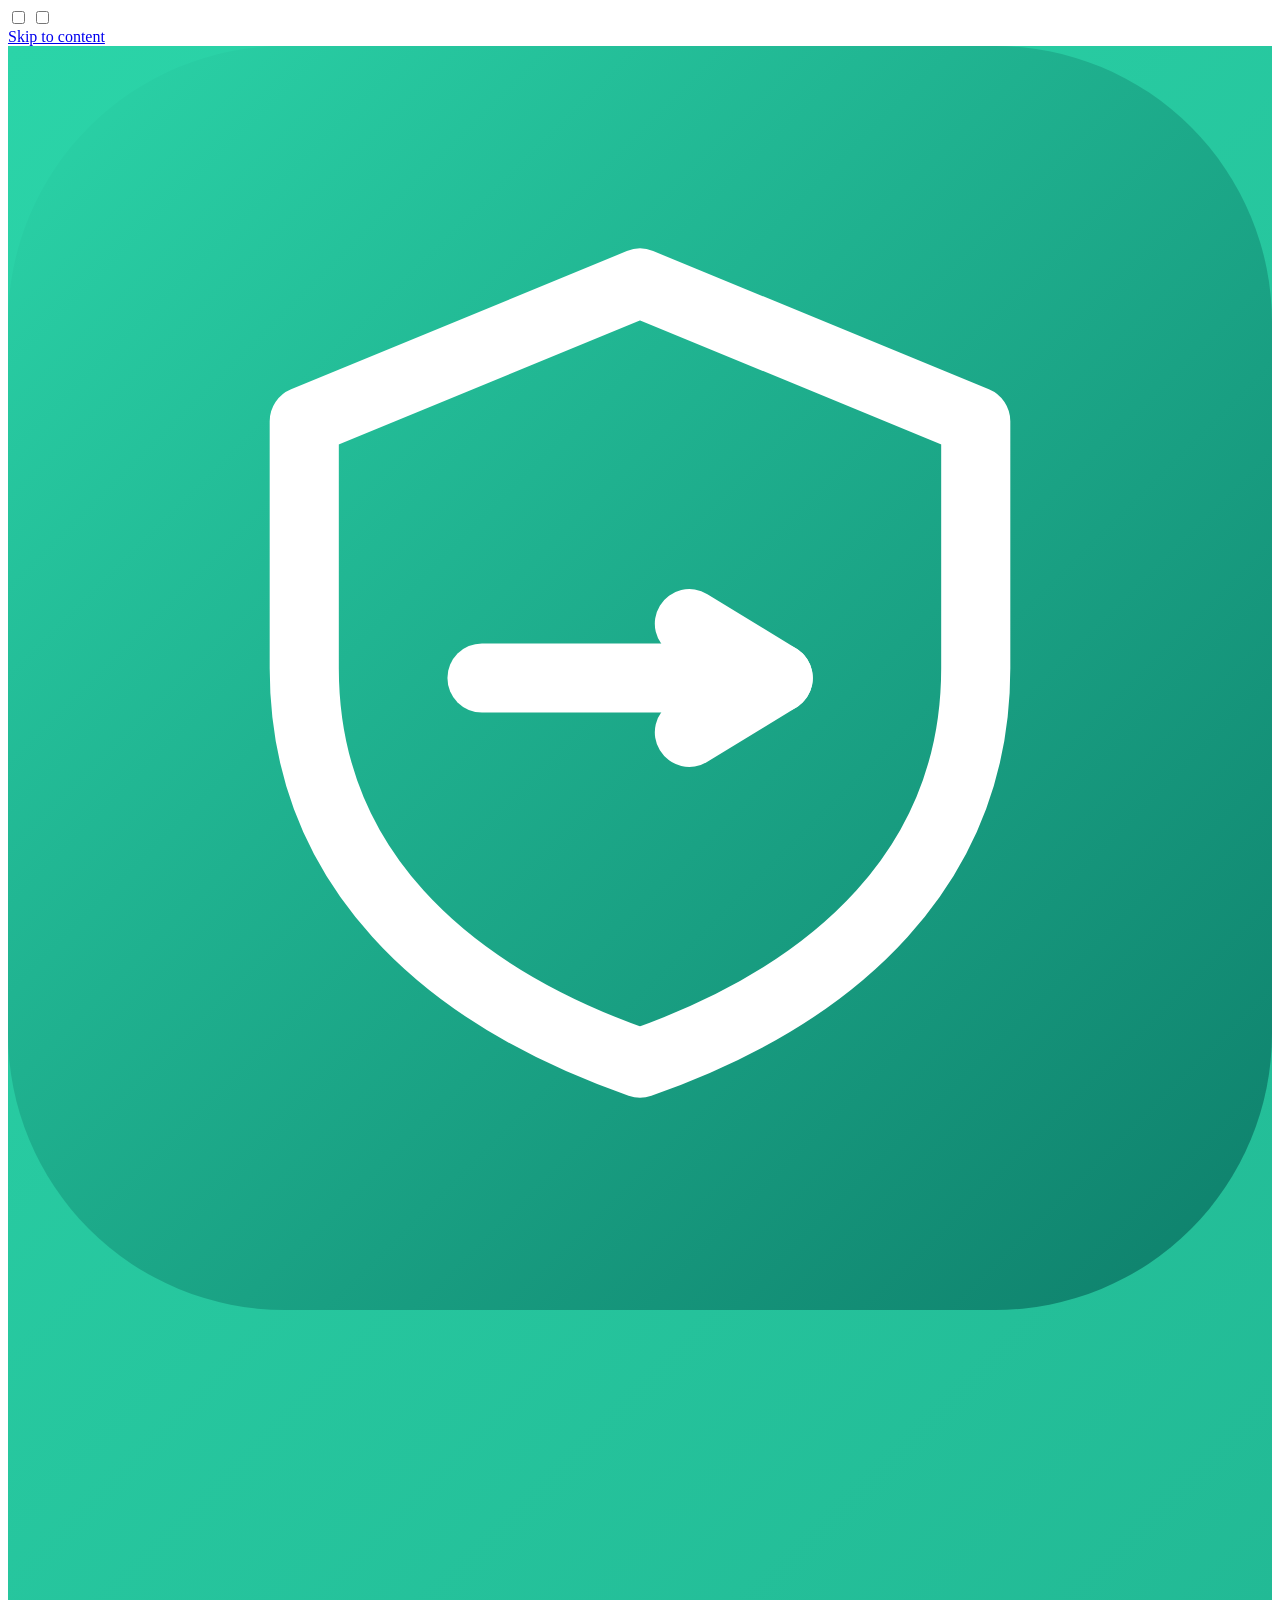
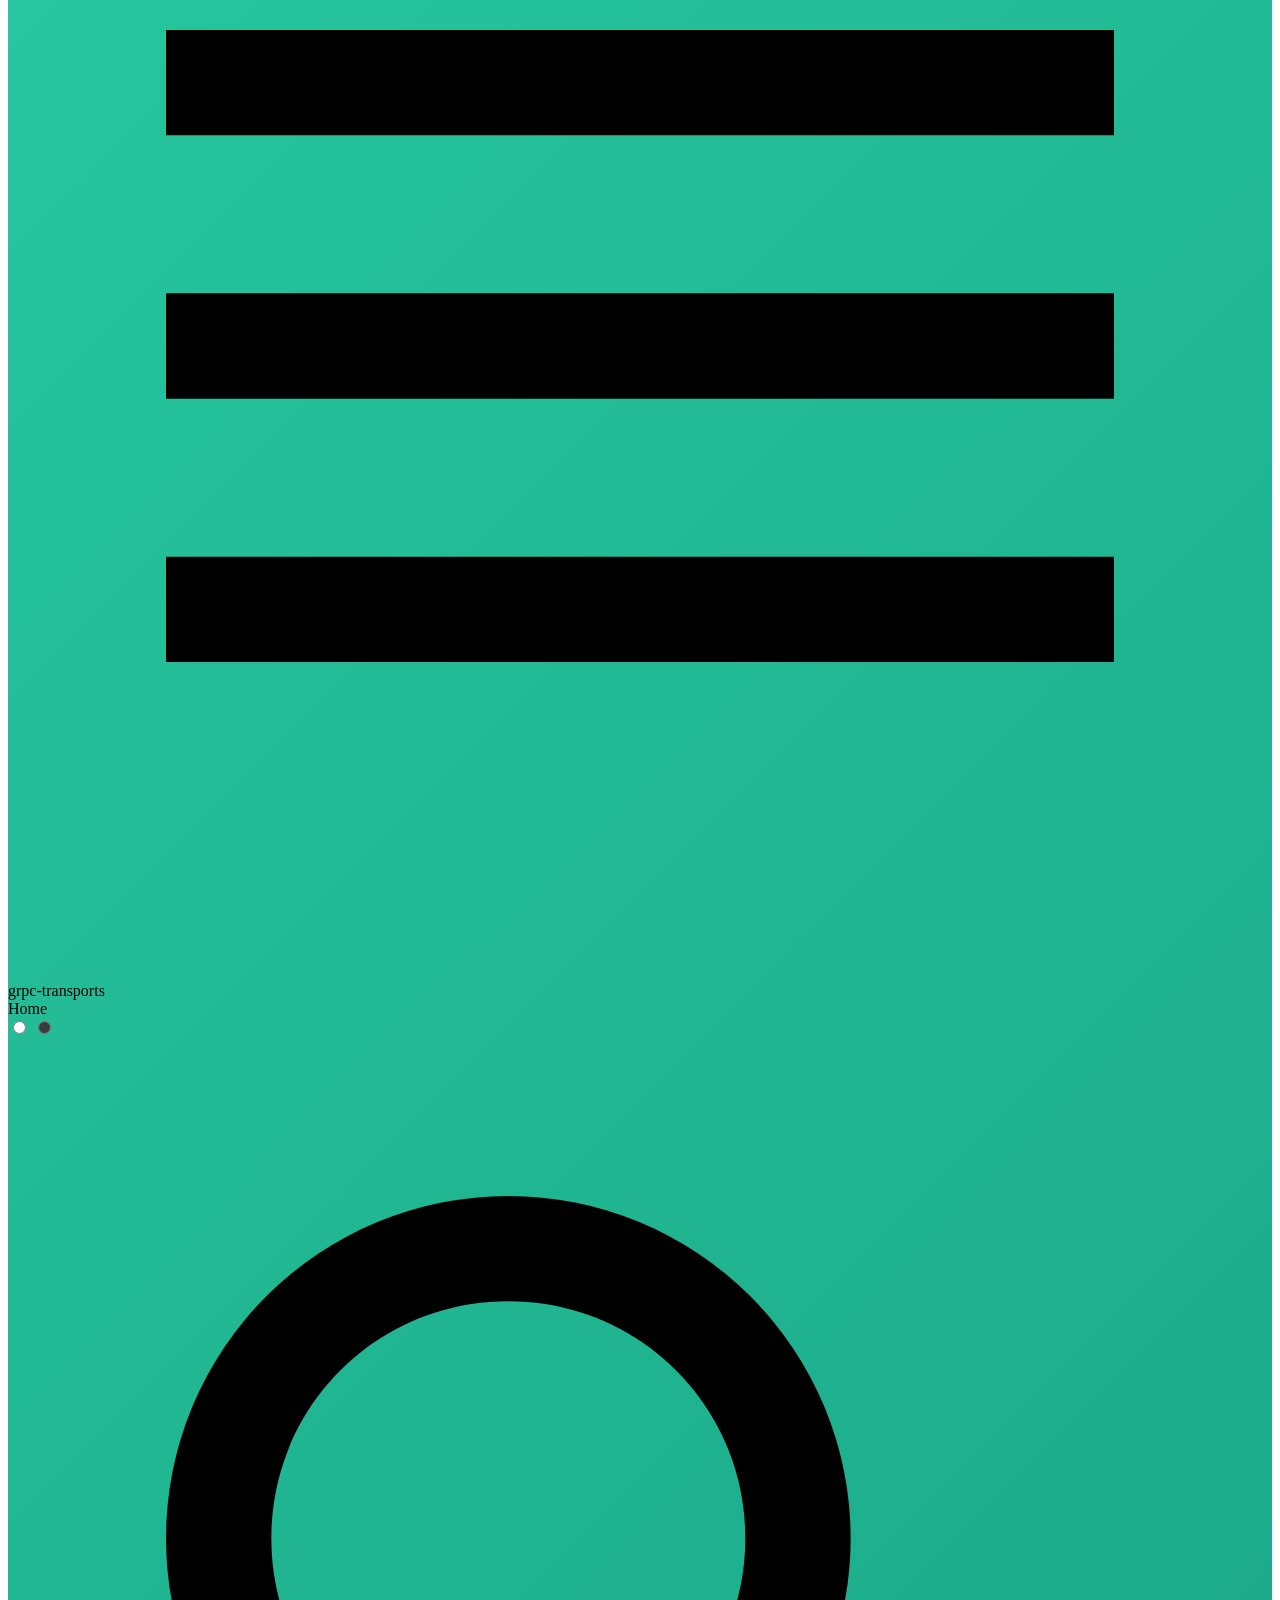
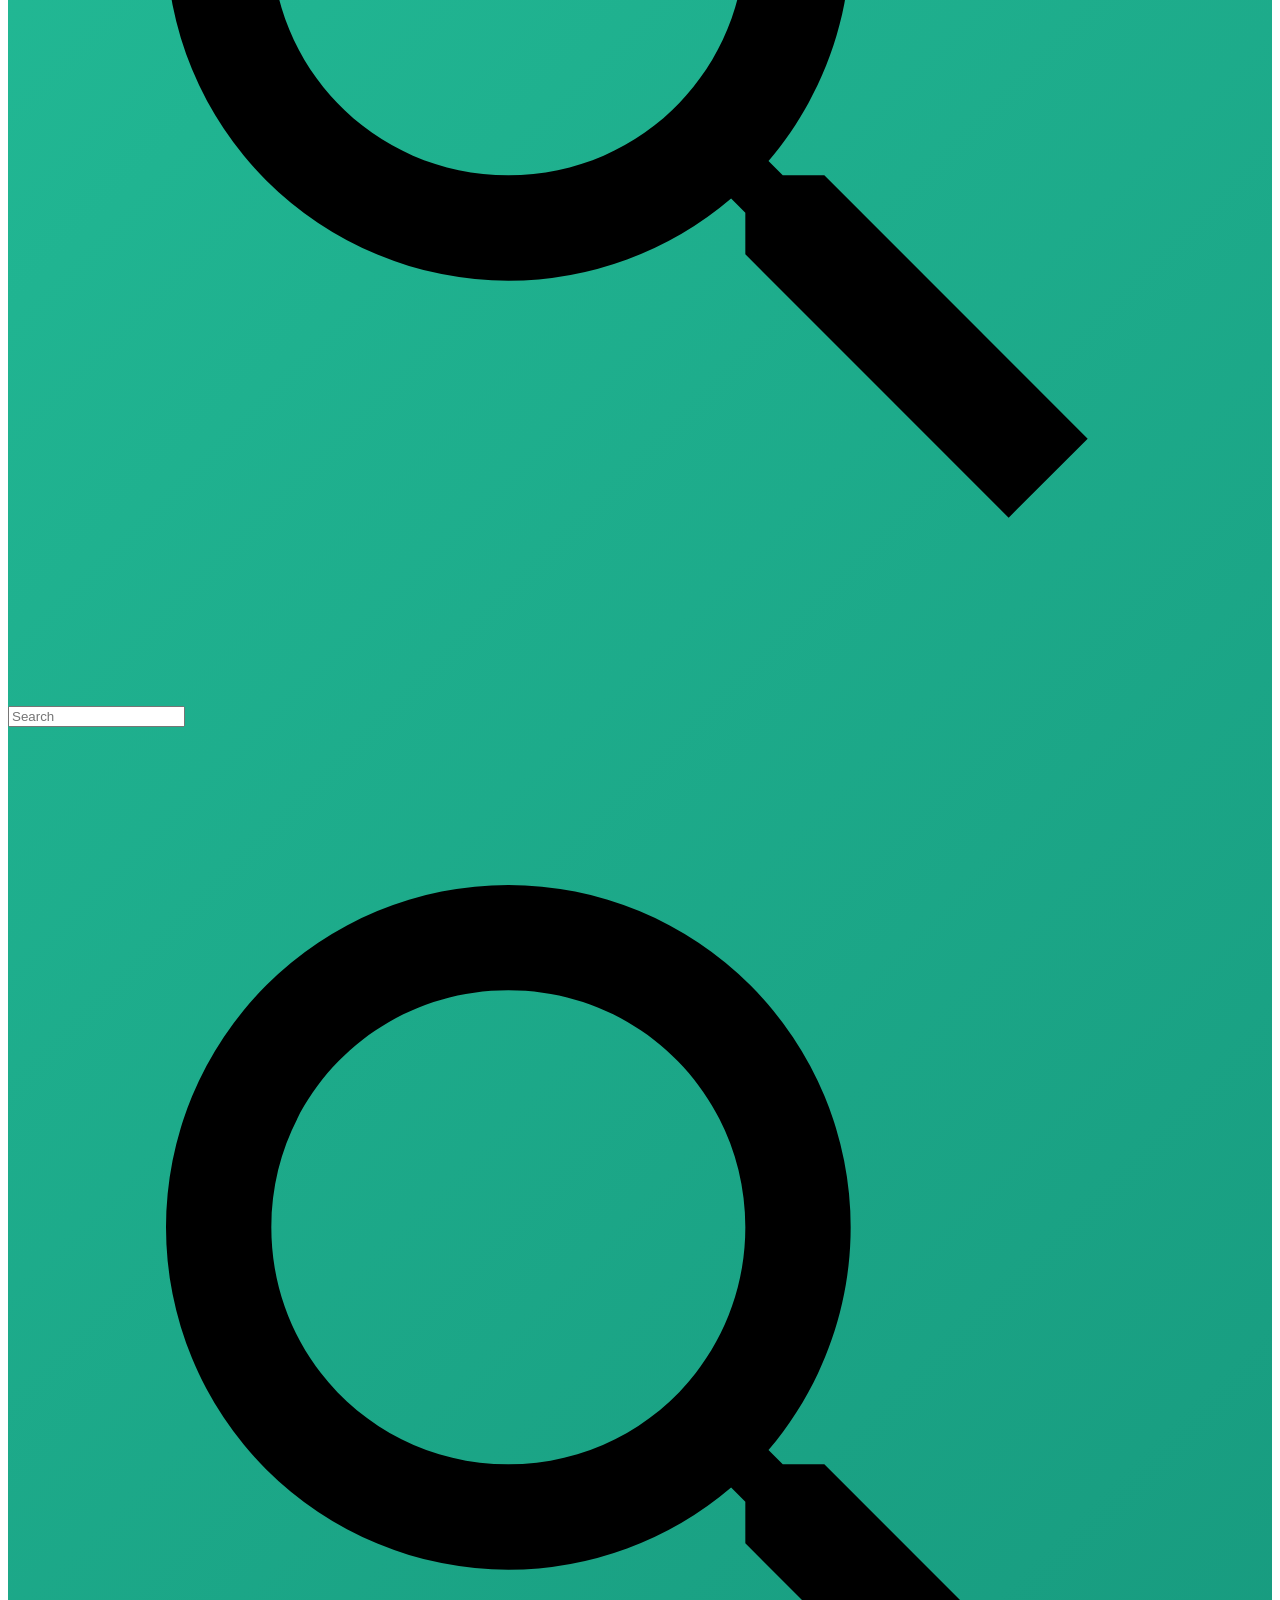
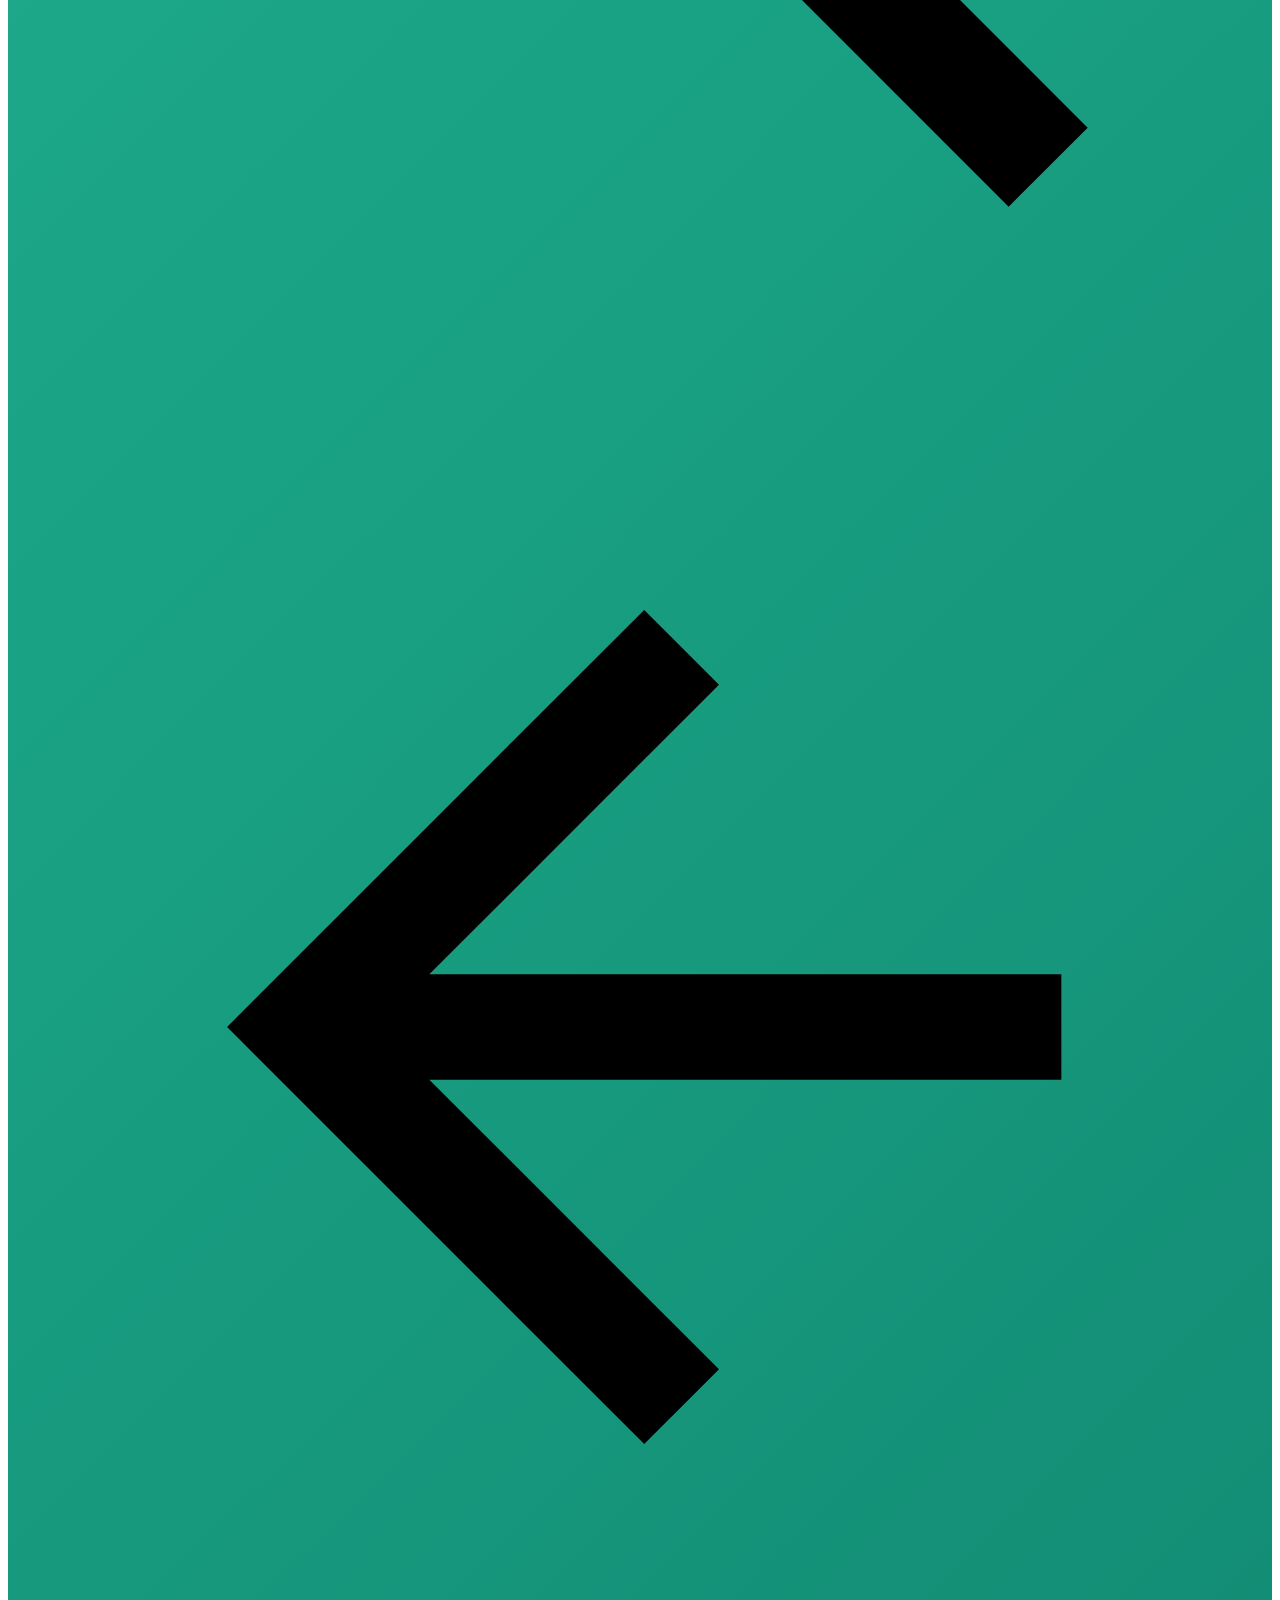
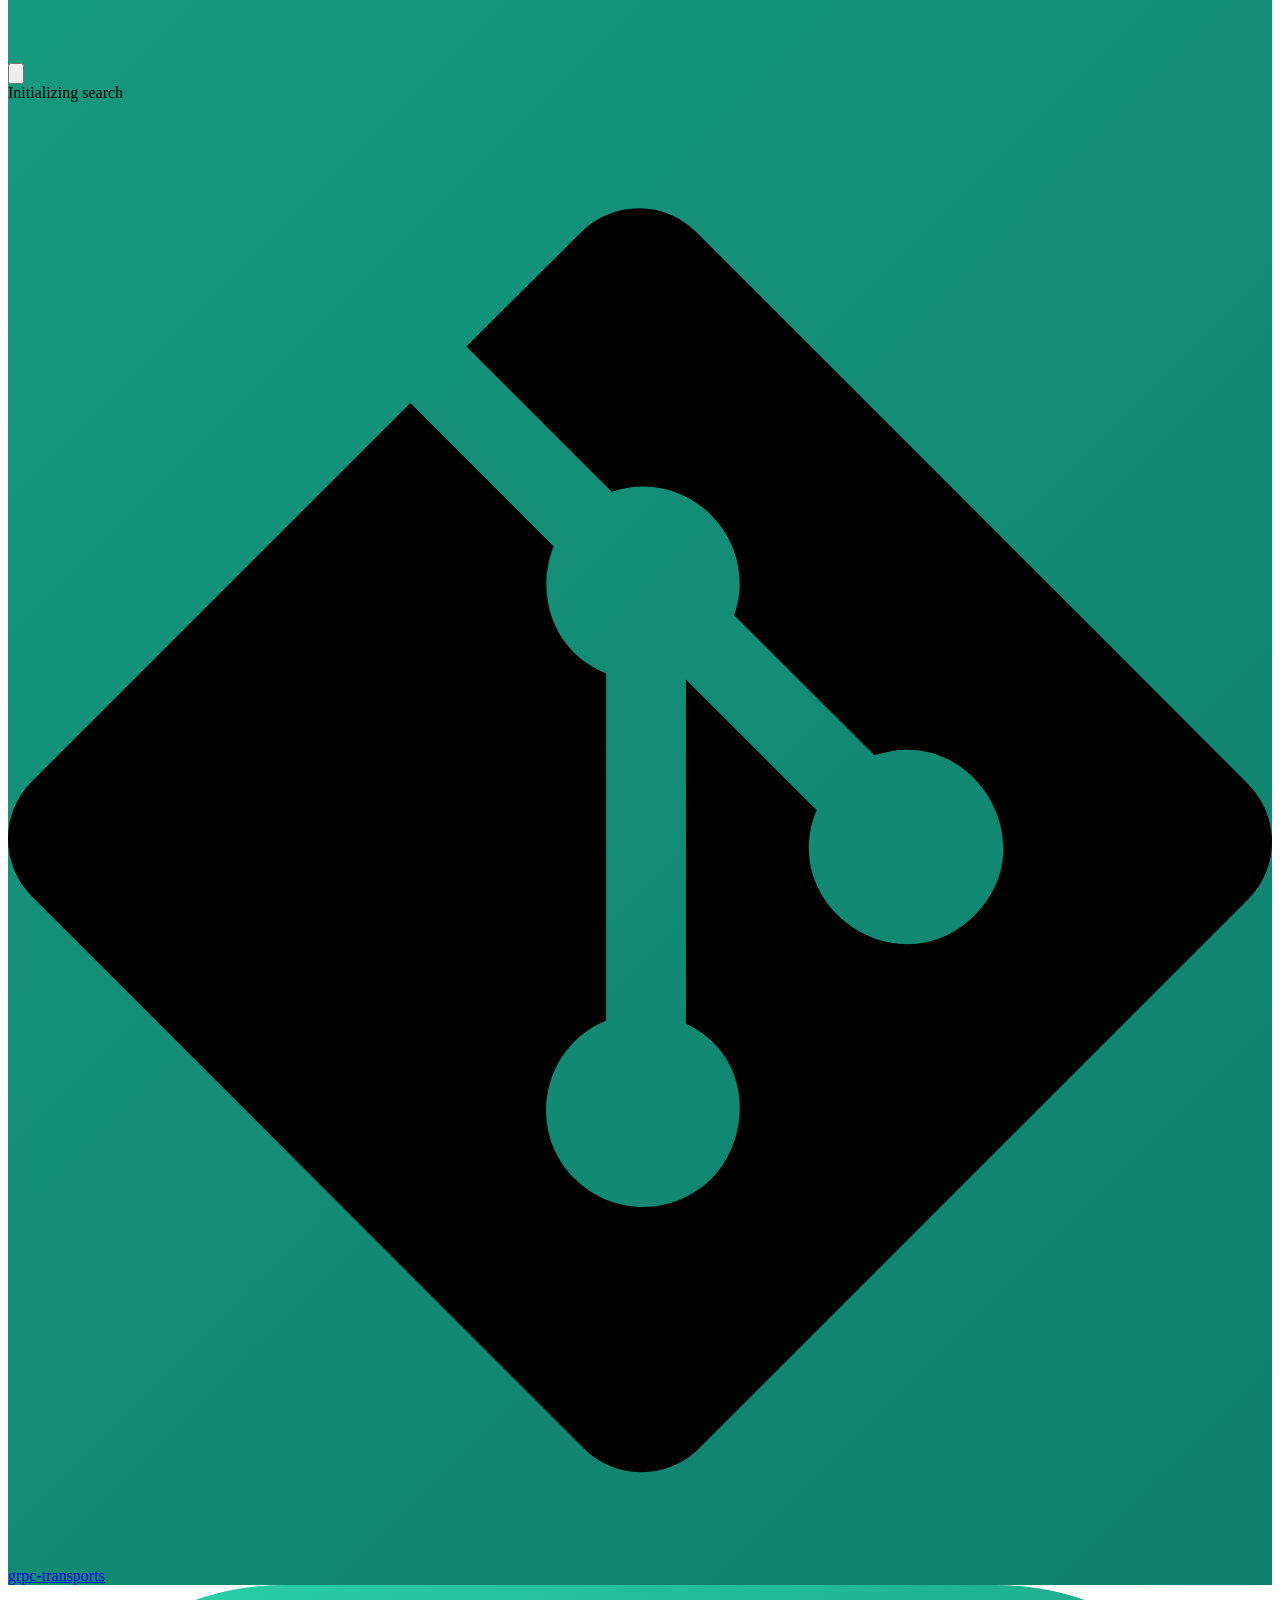
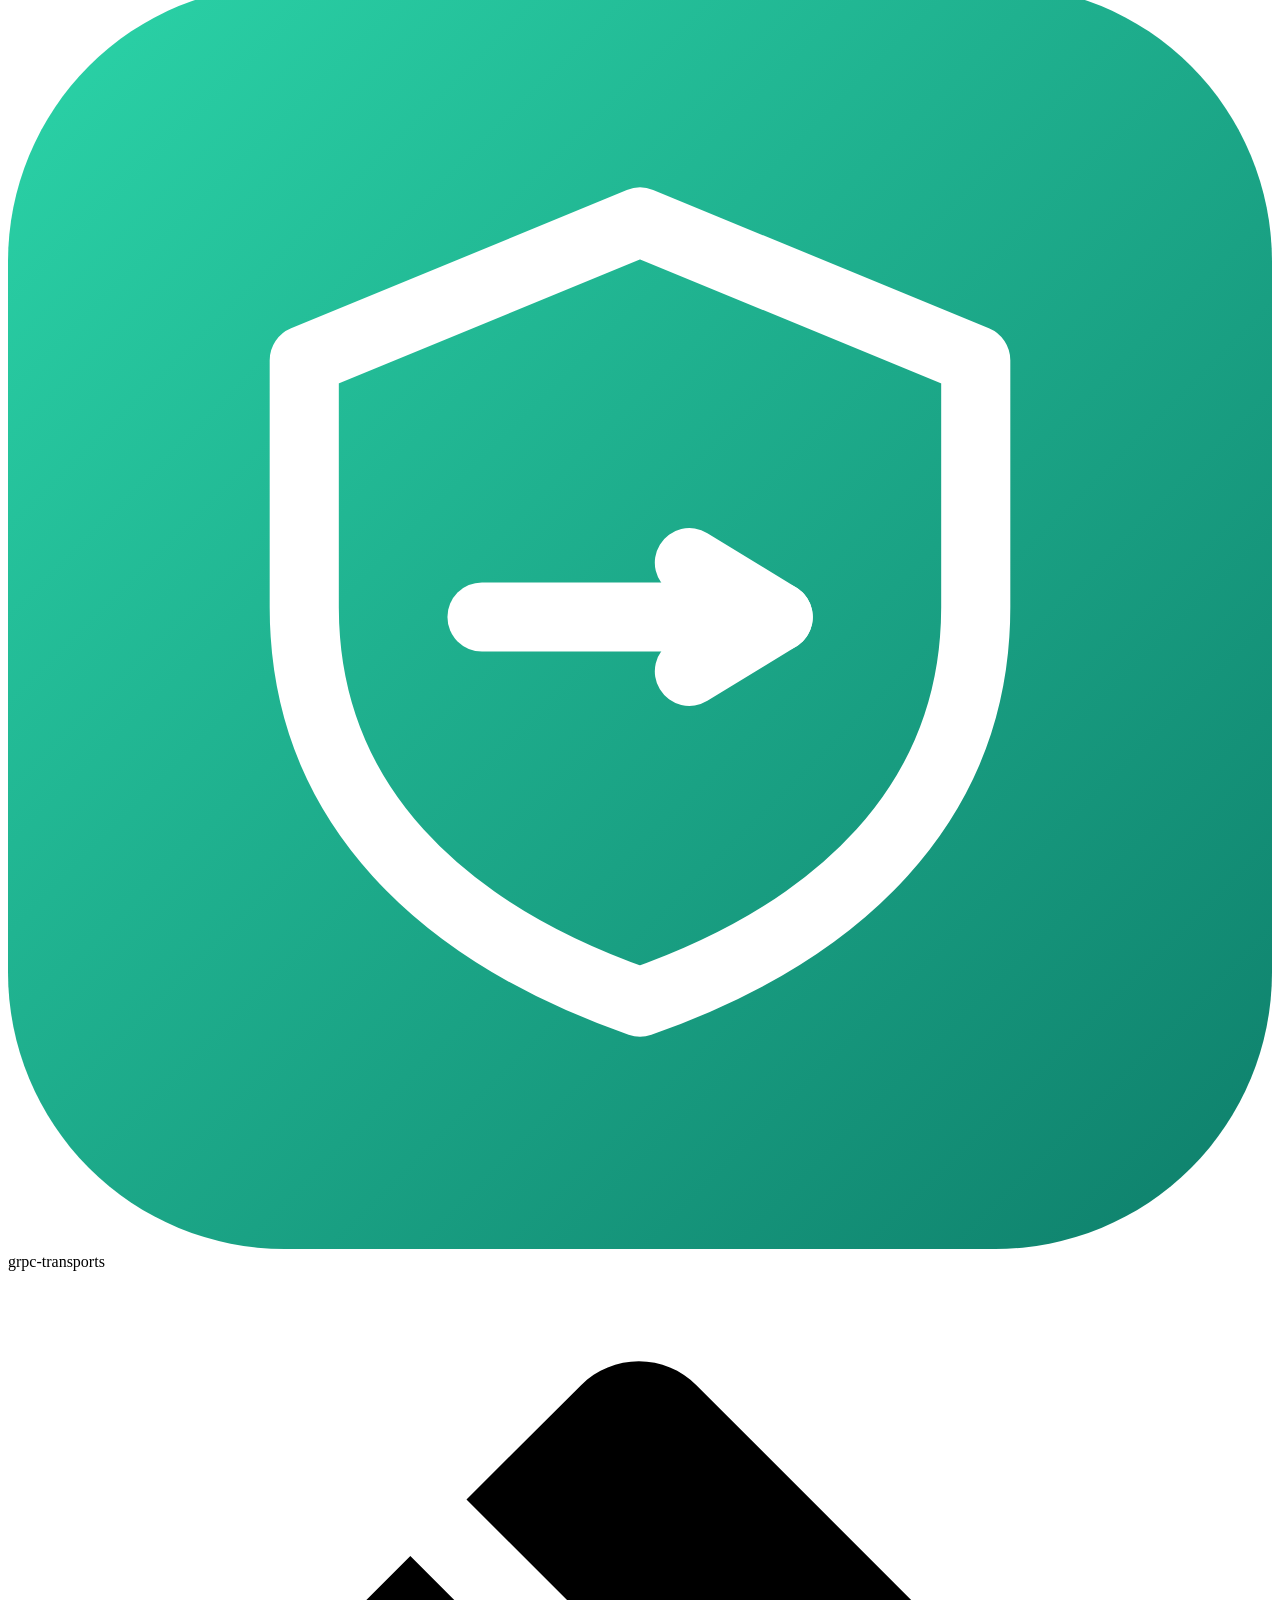
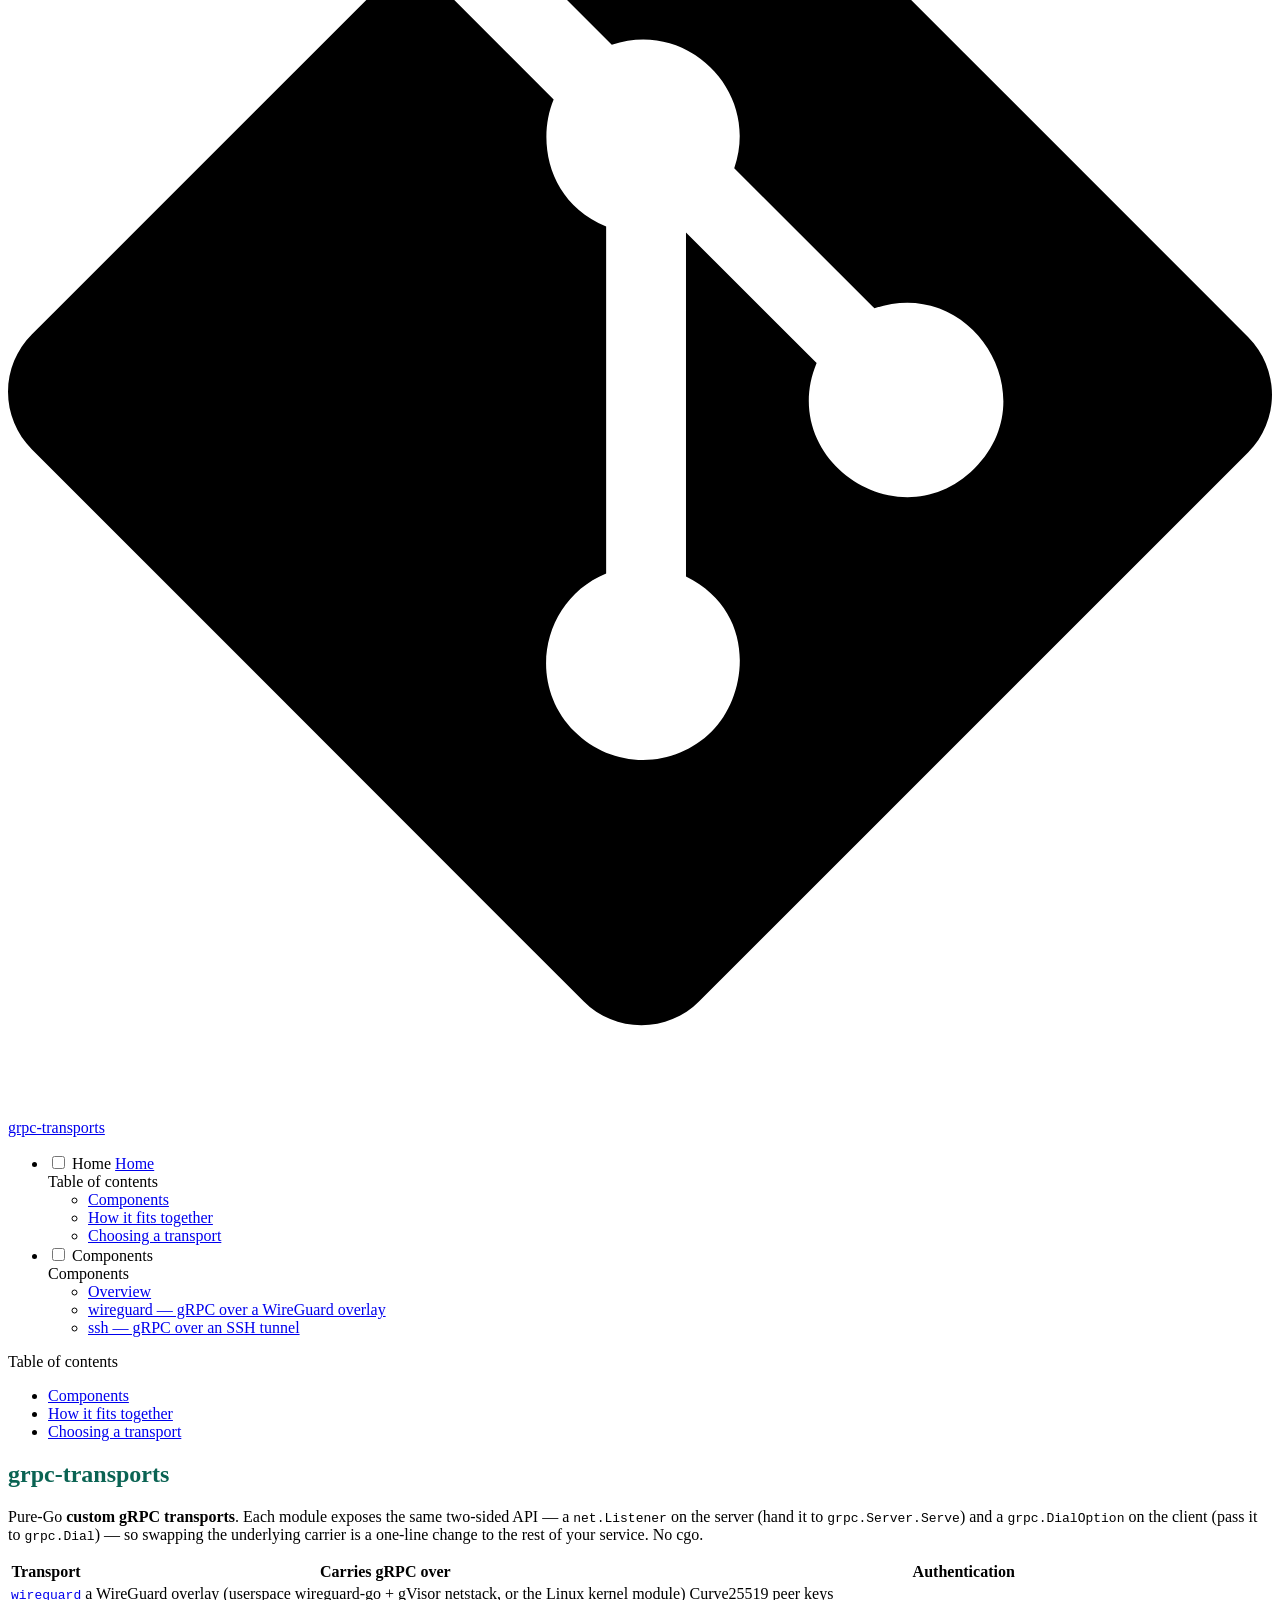
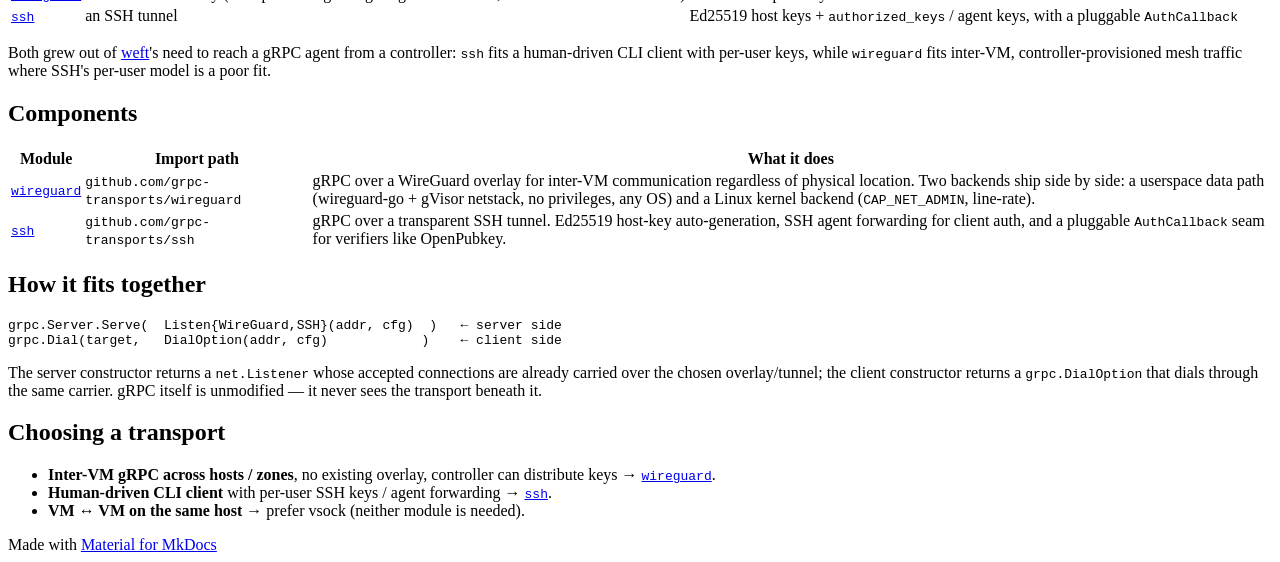
==== 0.1/index.html @ fe220adf "Deployed f6a00d8 to 0.1 with MkDocs 1.6.1 and mike 2.2.0" ====
<!doctype html>
<html lang="en" class="no-js">
  <head>
    
      <meta charset="utf-8">
      <meta name="viewport" content="width=device-width,initial-scale=1">
      
        <meta name="description" content="Pure-Go custom gRPC transports — a net.Listener on the server and a grpc.DialOption on the client, carrying gRPC over a WireGuard overlay or an SSH tunnel. No cgo.">
      
      
      
        <link rel="canonical" href="https://grpc-transports.github.io/docs/0.1/">
      
      
      
        <link rel="next" href="components/">
      
      
        
      
      
      <link rel="icon" href="assets/logo.svg">
      <meta name="generator" content="mkdocs-1.6.1, mkdocs-material-9.7.6">
    
    
      
        <title>grpc-transports</title>
      
    
    
      <link rel="stylesheet" href="assets/stylesheets/main.484c7ddc.min.css">
      
        
        <link rel="stylesheet" href="assets/stylesheets/palette.ab4e12ef.min.css">
      
      


    
    
      
    
    
      
        
        
        <link rel="preconnect" href="https://fonts.gstatic.com" crossorigin>
        <link rel="stylesheet" href="https://fonts.googleapis.com/css?family=Roboto:300,300i,400,400i,700,700i%7CRoboto+Mono:400,400i,700,700i&display=fallback">
        <style>:root{--md-text-font:"Roboto";--md-code-font:"Roboto Mono"}</style>
      
    
    
      <link rel="stylesheet" href="stylesheets/brand.css">
    
    <script>__md_scope=new URL(".",location),__md_hash=e=>[...e].reduce(((e,_)=>(e<<5)-e+_.charCodeAt(0)),0),__md_get=(e,_=localStorage,t=__md_scope)=>JSON.parse(_.getItem(t.pathname+"."+e)),__md_set=(e,_,t=localStorage,a=__md_scope)=>{try{t.setItem(a.pathname+"."+e,JSON.stringify(_))}catch(e){}}</script>
    
      

    
    
  </head>
  
  
    
    
      
    
    
    
    
    <body dir="ltr" data-md-color-scheme="default" data-md-color-primary="custom" data-md-color-accent="custom">
  
    
    <input class="md-toggle" data-md-toggle="drawer" type="checkbox" id="__drawer" autocomplete="off">
    <input class="md-toggle" data-md-toggle="search" type="checkbox" id="__search" autocomplete="off">
    <label class="md-overlay" for="__drawer"></label>
    <div data-md-component="skip">
      
        
        <a href="#grpc-transports" class="md-skip">
          Skip to content
        </a>
      
    </div>
    <div data-md-component="announce">
      
    </div>
    
      <div data-md-color-scheme="default" data-md-component="outdated" hidden>
        
      </div>
    
    
      

  

<header class="md-header md-header--shadow" data-md-component="header">
  <nav class="md-header__inner md-grid" aria-label="Header">
    <a href="." title="grpc-transports" class="md-header__button md-logo" aria-label="grpc-transports" data-md-component="logo">
      
  <img src="assets/logo.svg" alt="logo">

    </a>
    <label class="md-header__button md-icon" for="__drawer">
      
      <svg xmlns="http://www.w3.org/2000/svg" viewBox="0 0 24 24"><path d="M3 6h18v2H3zm0 5h18v2H3zm0 5h18v2H3z"/></svg>
    </label>
    <div class="md-header__title" data-md-component="header-title">
      <div class="md-header__ellipsis">
        <div class="md-header__topic">
          <span class="md-ellipsis">
            grpc-transports
          </span>
        </div>
        <div class="md-header__topic" data-md-component="header-topic">
          <span class="md-ellipsis">
            
              Home
            
          </span>
        </div>
      </div>
    </div>
    
      
        <form class="md-header__option" data-md-component="palette">
  
    
    
    
    <input class="md-option" data-md-color-media="(prefers-color-scheme: light)" data-md-color-scheme="default" data-md-color-primary="custom" data-md-color-accent="custom"  aria-label="Dark mode"  type="radio" name="__palette" id="__palette_0">
    
      <label class="md-header__button md-icon" title="Dark mode" for="__palette_1" hidden>
        <svg xmlns="http://www.w3.org/2000/svg" viewBox="0 0 24 24"><path d="m17.75 4.09-2.53 1.94.91 3.06-2.63-1.81-2.63 1.81.91-3.06-2.53-1.94L12.44 4l1.06-3 1.06 3zm3.5 6.91-1.64 1.25.59 1.98-1.7-1.17-1.7 1.17.59-1.98L15.75 11l2.06-.05L18.5 9l.69 1.95zm-2.28 4.95c.83-.08 1.72 1.1 1.19 1.85-.32.45-.66.87-1.08 1.27C15.17 23 8.84 23 4.94 19.07c-3.91-3.9-3.91-10.24 0-14.14.4-.4.82-.76 1.27-1.08.75-.53 1.93.36 1.85 1.19-.27 2.86.69 5.83 2.89 8.02a9.96 9.96 0 0 0 8.02 2.89m-1.64 2.02a12.08 12.08 0 0 1-7.8-3.47c-2.17-2.19-3.33-5-3.49-7.82-2.81 3.14-2.7 7.96.31 10.98 3.02 3.01 7.84 3.12 10.98.31"/></svg>
      </label>
    
  
    
    
    
    <input class="md-option" data-md-color-media="(prefers-color-scheme: dark)" data-md-color-scheme="slate" data-md-color-primary="custom" data-md-color-accent="custom"  aria-label="Light mode"  type="radio" name="__palette" id="__palette_1">
    
      <label class="md-header__button md-icon" title="Light mode" for="__palette_0" hidden>
        <svg xmlns="http://www.w3.org/2000/svg" viewBox="0 0 24 24"><path d="M12 7a5 5 0 0 1 5 5 5 5 0 0 1-5 5 5 5 0 0 1-5-5 5 5 0 0 1 5-5m0 2a3 3 0 0 0-3 3 3 3 0 0 0 3 3 3 3 0 0 0 3-3 3 3 0 0 0-3-3m0-7 2.39 3.42C13.65 5.15 12.84 5 12 5s-1.65.15-2.39.42zM3.34 7l4.16-.35A7.2 7.2 0 0 0 5.94 8.5c-.44.74-.69 1.5-.83 2.29zm.02 10 1.76-3.77a7.131 7.131 0 0 0 2.38 4.14zM20.65 7l-1.77 3.79a7.02 7.02 0 0 0-2.38-4.15zm-.01 10-4.14.36c.59-.51 1.12-1.14 1.54-1.86.42-.73.69-1.5.83-2.29zM12 22l-2.41-3.44c.74.27 1.55.44 2.41.44.82 0 1.63-.17 2.37-.44z"/></svg>
      </label>
    
  
</form>
      
    
    
      <script>var palette=__md_get("__palette");if(palette&&palette.color){if("(prefers-color-scheme)"===palette.color.media){var media=matchMedia("(prefers-color-scheme: light)"),input=document.querySelector(media.matches?"[data-md-color-media='(prefers-color-scheme: light)']":"[data-md-color-media='(prefers-color-scheme: dark)']");palette.color.media=input.getAttribute("data-md-color-media"),palette.color.scheme=input.getAttribute("data-md-color-scheme"),palette.color.primary=input.getAttribute("data-md-color-primary"),palette.color.accent=input.getAttribute("data-md-color-accent")}for(var[key,value]of Object.entries(palette.color))document.body.setAttribute("data-md-color-"+key,value)}</script>
    
    
    
      
      
        <label class="md-header__button md-icon" for="__search">
          
          <svg xmlns="http://www.w3.org/2000/svg" viewBox="0 0 24 24"><path d="M9.5 3A6.5 6.5 0 0 1 16 9.5c0 1.61-.59 3.09-1.56 4.23l.27.27h.79l5 5-1.5 1.5-5-5v-.79l-.27-.27A6.52 6.52 0 0 1 9.5 16 6.5 6.5 0 0 1 3 9.5 6.5 6.5 0 0 1 9.5 3m0 2C7 5 5 7 5 9.5S7 14 9.5 14 14 12 14 9.5 12 5 9.5 5"/></svg>
        </label>
        <div class="md-search" data-md-component="search" role="dialog">
  <label class="md-search__overlay" for="__search"></label>
  <div class="md-search__inner" role="search">
    <form class="md-search__form" name="search">
      <input type="text" class="md-search__input" name="query" aria-label="Search" placeholder="Search" autocapitalize="off" autocorrect="off" autocomplete="off" spellcheck="false" data-md-component="search-query" required>
      <label class="md-search__icon md-icon" for="__search">
        
        <svg xmlns="http://www.w3.org/2000/svg" viewBox="0 0 24 24"><path d="M9.5 3A6.5 6.5 0 0 1 16 9.5c0 1.61-.59 3.09-1.56 4.23l.27.27h.79l5 5-1.5 1.5-5-5v-.79l-.27-.27A6.52 6.52 0 0 1 9.5 16 6.5 6.5 0 0 1 3 9.5 6.5 6.5 0 0 1 9.5 3m0 2C7 5 5 7 5 9.5S7 14 9.5 14 14 12 14 9.5 12 5 9.5 5"/></svg>
        
        <svg xmlns="http://www.w3.org/2000/svg" viewBox="0 0 24 24"><path d="M20 11v2H8l5.5 5.5-1.42 1.42L4.16 12l7.92-7.92L13.5 5.5 8 11z"/></svg>
      </label>
      <nav class="md-search__options" aria-label="Search">
        
        <button type="reset" class="md-search__icon md-icon" title="Clear" aria-label="Clear" tabindex="-1">
          
          <svg xmlns="http://www.w3.org/2000/svg" viewBox="0 0 24 24"><path d="M19 6.41 17.59 5 12 10.59 6.41 5 5 6.41 10.59 12 5 17.59 6.41 19 12 13.41 17.59 19 19 17.59 13.41 12z"/></svg>
        </button>
      </nav>
      
        <div class="md-search__suggest" data-md-component="search-suggest"></div>
      
    </form>
    <div class="md-search__output">
      <div class="md-search__scrollwrap" tabindex="0" data-md-scrollfix>
        <div class="md-search-result" data-md-component="search-result">
          <div class="md-search-result__meta">
            Initializing search
          </div>
          <ol class="md-search-result__list" role="presentation"></ol>
        </div>
      </div>
    </div>
  </div>
</div>
      
    
    
      <div class="md-header__source">
        <a href="https://github.com/grpc-transports" title="Go to repository" class="md-source" data-md-component="source">
  <div class="md-source__icon md-icon">
    
    <svg xmlns="http://www.w3.org/2000/svg" viewBox="0 0 448 512"><!--! Font Awesome Free 7.1.0 by @fontawesome - https://fontawesome.com License - https://fontawesome.com/license/free (Icons: CC BY 4.0, Fonts: SIL OFL 1.1, Code: MIT License) Copyright 2025 Fonticons, Inc.--><path d="M439.6 236.1 244 40.5c-5.4-5.5-12.8-8.5-20.4-8.5s-15 3-20.4 8.4L162.5 81l51.5 51.5c27.1-9.1 52.7 16.8 43.4 43.7l49.7 49.7c34.2-11.8 61.2 31 35.5 56.7-26.5 26.5-70.2-2.9-56-37.3L240.3 199v121.9c25.3 12.5 22.3 41.8 9.1 55-6.4 6.4-15.2 10.1-24.3 10.1s-17.8-3.6-24.3-10.1c-17.6-17.6-11.1-46.9 11.2-56v-123c-20.8-8.5-24.6-30.7-18.6-45L142.6 101 8.5 235.1C3 240.6 0 247.9 0 255.5s3 15 8.5 20.4l195.6 195.7c5.4 5.4 12.7 8.4 20.4 8.4s15-3 20.4-8.4l194.7-194.7c5.4-5.4 8.4-12.8 8.4-20.4s-3-15-8.4-20.4"/></svg>
  </div>
  <div class="md-source__repository">
    grpc-transports
  </div>
</a>
      </div>
    
  </nav>
  
</header>
    
    <div class="md-container" data-md-component="container">
      
      
        
          
        
      
      <main class="md-main" data-md-component="main">
        <div class="md-main__inner md-grid">
          
            
              
              <div class="md-sidebar md-sidebar--primary" data-md-component="sidebar" data-md-type="navigation" >
                <div class="md-sidebar__scrollwrap">
                  <div class="md-sidebar__inner">
                    



<nav class="md-nav md-nav--primary" aria-label="Navigation" data-md-level="0">
  <label class="md-nav__title" for="__drawer">
    <a href="." title="grpc-transports" class="md-nav__button md-logo" aria-label="grpc-transports" data-md-component="logo">
      
  <img src="assets/logo.svg" alt="logo">

    </a>
    grpc-transports
  </label>
  
    <div class="md-nav__source">
      <a href="https://github.com/grpc-transports" title="Go to repository" class="md-source" data-md-component="source">
  <div class="md-source__icon md-icon">
    
    <svg xmlns="http://www.w3.org/2000/svg" viewBox="0 0 448 512"><!--! Font Awesome Free 7.1.0 by @fontawesome - https://fontawesome.com License - https://fontawesome.com/license/free (Icons: CC BY 4.0, Fonts: SIL OFL 1.1, Code: MIT License) Copyright 2025 Fonticons, Inc.--><path d="M439.6 236.1 244 40.5c-5.4-5.5-12.8-8.5-20.4-8.5s-15 3-20.4 8.4L162.5 81l51.5 51.5c27.1-9.1 52.7 16.8 43.4 43.7l49.7 49.7c34.2-11.8 61.2 31 35.5 56.7-26.5 26.5-70.2-2.9-56-37.3L240.3 199v121.9c25.3 12.5 22.3 41.8 9.1 55-6.4 6.4-15.2 10.1-24.3 10.1s-17.8-3.6-24.3-10.1c-17.6-17.6-11.1-46.9 11.2-56v-123c-20.8-8.5-24.6-30.7-18.6-45L142.6 101 8.5 235.1C3 240.6 0 247.9 0 255.5s3 15 8.5 20.4l195.6 195.7c5.4 5.4 12.7 8.4 20.4 8.4s15-3 20.4-8.4l194.7-194.7c5.4-5.4 8.4-12.8 8.4-20.4s-3-15-8.4-20.4"/></svg>
  </div>
  <div class="md-source__repository">
    grpc-transports
  </div>
</a>
    </div>
  
  <ul class="md-nav__list" data-md-scrollfix>
    
      
      
  
  
    
  
  
  
    <li class="md-nav__item md-nav__item--active">
      
      <input class="md-nav__toggle md-toggle" type="checkbox" id="__toc">
      
      
        
      
      
        <label class="md-nav__link md-nav__link--active" for="__toc">
          
  
  
  <span class="md-ellipsis">
    
  
    Home
  

    
  </span>
  
  

          <span class="md-nav__icon md-icon"></span>
        </label>
      
      <a href="." class="md-nav__link md-nav__link--active">
        
  
  
  <span class="md-ellipsis">
    
  
    Home
  

    
  </span>
  
  

      </a>
      
        

<nav class="md-nav md-nav--secondary" aria-label="Table of contents">
  
  
  
    
  
  
    <label class="md-nav__title" for="__toc">
      <span class="md-nav__icon md-icon"></span>
      Table of contents
    </label>
    <ul class="md-nav__list" data-md-component="toc" data-md-scrollfix>
      
        <li class="md-nav__item">
  <a href="#components" class="md-nav__link">
    <span class="md-ellipsis">
      
        Components
      
    </span>
  </a>
  
</li>
      
        <li class="md-nav__item">
  <a href="#how-it-fits-together" class="md-nav__link">
    <span class="md-ellipsis">
      
        How it fits together
      
    </span>
  </a>
  
</li>
      
        <li class="md-nav__item">
  <a href="#choosing-a-transport" class="md-nav__link">
    <span class="md-ellipsis">
      
        Choosing a transport
      
    </span>
  </a>
  
</li>
      
    </ul>
  
</nav>
      
    </li>
  

    
      
      
  
  
  
  
    
    
    
    
      
        
        
      
    
    
    <li class="md-nav__item md-nav__item--section md-nav__item--nested">
      
        
        
        <input class="md-nav__toggle md-toggle " type="checkbox" id="__nav_2" >
        
          
          <label class="md-nav__link" for="__nav_2" id="__nav_2_label" tabindex="">
            
  
  
  <span class="md-ellipsis">
    
  
    Components
  

    
  </span>
  
  

            <span class="md-nav__icon md-icon"></span>
          </label>
        
        <nav class="md-nav" data-md-level="1" aria-labelledby="__nav_2_label" aria-expanded="false">
          <label class="md-nav__title" for="__nav_2">
            <span class="md-nav__icon md-icon"></span>
            
  
    Components
  

          </label>
          <ul class="md-nav__list" data-md-scrollfix>
            
              
                
  
  
  
  
    <li class="md-nav__item">
      <a href="components/" class="md-nav__link">
        
  
  
  <span class="md-ellipsis">
    
  
    Overview
  

    
  </span>
  
  

      </a>
    </li>
  

              
            
              
                
  
  
  
  
    <li class="md-nav__item">
      <a href="components/wireguard/" class="md-nav__link">
        
  
  
  <span class="md-ellipsis">
    
  
    wireguard — gRPC over a WireGuard overlay
  

    
  </span>
  
  

      </a>
    </li>
  

              
            
              
                
  
  
  
  
    <li class="md-nav__item">
      <a href="components/ssh/" class="md-nav__link">
        
  
  
  <span class="md-ellipsis">
    
  
    ssh — gRPC over an SSH tunnel
  

    
  </span>
  
  

      </a>
    </li>
  

              
            
          </ul>
        </nav>
      
    </li>
  

    
  </ul>
</nav>
                  </div>
                </div>
              </div>
            
            
              
              <div class="md-sidebar md-sidebar--secondary" data-md-component="sidebar" data-md-type="toc" >
                <div class="md-sidebar__scrollwrap">
                  <div class="md-sidebar__inner">
                    

<nav class="md-nav md-nav--secondary" aria-label="Table of contents">
  
  
  
    
  
  
    <label class="md-nav__title" for="__toc">
      <span class="md-nav__icon md-icon"></span>
      Table of contents
    </label>
    <ul class="md-nav__list" data-md-component="toc" data-md-scrollfix>
      
        <li class="md-nav__item">
  <a href="#components" class="md-nav__link">
    <span class="md-ellipsis">
      
        Components
      
    </span>
  </a>
  
</li>
      
        <li class="md-nav__item">
  <a href="#how-it-fits-together" class="md-nav__link">
    <span class="md-ellipsis">
      
        How it fits together
      
    </span>
  </a>
  
</li>
      
        <li class="md-nav__item">
  <a href="#choosing-a-transport" class="md-nav__link">
    <span class="md-ellipsis">
      
        Choosing a transport
      
    </span>
  </a>
  
</li>
      
    </ul>
  
</nav>
                  </div>
                </div>
              </div>
            
          
          
            <div class="md-content" data-md-component="content">
              
              <article class="md-content__inner md-typeset">
                
                  



<h1 id="grpc-transports">grpc-transports</h1>
<p>Pure-Go <strong>custom gRPC transports</strong>. Each module exposes the same two-sided API —
a <code>net.Listener</code> on the server (hand it to <code>grpc.Server.Serve</code>) and a
<code>grpc.DialOption</code> on the client (pass it to <code>grpc.Dial</code>) — so swapping the
underlying carrier is a one-line change to the rest of your service. No cgo.</p>
<table>
<thead>
<tr>
<th>Transport</th>
<th>Carries gRPC over</th>
<th>Authentication</th>
</tr>
</thead>
<tbody>
<tr>
<td><a href="components/wireguard/"><code>wireguard</code></a></td>
<td>a WireGuard overlay (userspace wireguard-go + gVisor netstack, or the Linux kernel module)</td>
<td>Curve25519 peer keys</td>
</tr>
<tr>
<td><a href="components/ssh/"><code>ssh</code></a></td>
<td>an SSH tunnel</td>
<td>Ed25519 host keys + <code>authorized_keys</code> / agent keys, with a pluggable <code>AuthCallback</code></td>
</tr>
</tbody>
</table>
<p>Both grew out of <a href="https://github.com/openweft/weft">weft</a>'s need to reach a gRPC
agent from a controller: <code>ssh</code> fits a human-driven CLI client with per-user
keys, while <code>wireguard</code> fits inter-VM, controller-provisioned mesh traffic where
SSH's per-user model is a poor fit.</p>
<h2 id="components">Components</h2>
<table>
<thead>
<tr>
<th>Module</th>
<th>Import path</th>
<th>What it does</th>
</tr>
</thead>
<tbody>
<tr>
<td><a href="components/wireguard/"><code>wireguard</code></a></td>
<td><code>github.com/grpc-transports/wireguard</code></td>
<td>gRPC over a WireGuard overlay for inter-VM communication regardless of physical location. Two backends ship side by side: a userspace data path (wireguard-go + gVisor netstack, no privileges, any OS) and a Linux kernel backend (<code>CAP_NET_ADMIN</code>, line-rate).</td>
</tr>
<tr>
<td><a href="components/ssh/"><code>ssh</code></a></td>
<td><code>github.com/grpc-transports/ssh</code></td>
<td>gRPC over a transparent SSH tunnel. Ed25519 host-key auto-generation, SSH agent forwarding for client auth, and a pluggable <code>AuthCallback</code> seam for verifiers like OpenPubkey.</td>
</tr>
</tbody>
</table>
<h2 id="how-it-fits-together">How it fits together</h2>
<div class="highlight"><pre><span></span><code>grpc.Server.Serve(  Listen{WireGuard,SSH}(addr, cfg)  )   ← server side
grpc.Dial(target,   DialOption(addr, cfg)            )    ← client side
</code></pre></div>
<p>The server constructor returns a <code>net.Listener</code> whose accepted connections are
already carried over the chosen overlay/tunnel; the client constructor returns a
<code>grpc.DialOption</code> that dials through the same carrier. gRPC itself is unmodified
— it never sees the transport beneath it.</p>
<h2 id="choosing-a-transport">Choosing a transport</h2>
<ul>
<li><strong>Inter-VM gRPC across hosts / zones</strong>, no existing overlay, controller can
  distribute keys → <a href="components/wireguard/"><code>wireguard</code></a>.</li>
<li><strong>Human-driven CLI client</strong> with per-user SSH keys / agent forwarding →
  <a href="components/ssh/"><code>ssh</code></a>.</li>
<li><strong>VM ↔ VM on the same host</strong> → prefer vsock (neither module is needed).</li>
</ul>












                
              </article>
            </div>
          
          
<script>var target=document.getElementById(location.hash.slice(1));target&&target.name&&(target.checked=target.name.startsWith("__tabbed_"))</script>
        </div>
        
          <button type="button" class="md-top md-icon" data-md-component="top" hidden>
  
  <svg xmlns="http://www.w3.org/2000/svg" viewBox="0 0 24 24"><path d="M13 20h-2V8l-5.5 5.5-1.42-1.42L12 4.16l7.92 7.92-1.42 1.42L13 8z"/></svg>
  Back to top
</button>
        
      </main>
      
        <footer class="md-footer">
  
  <div class="md-footer-meta md-typeset">
    <div class="md-footer-meta__inner md-grid">
      <div class="md-copyright">
  
  
    Made with
    <a href="https://squidfunk.github.io/mkdocs-material/" target="_blank" rel="noopener">
      Material for MkDocs
    </a>
  
</div>
      
    </div>
  </div>
</footer>
      
    </div>
    <div class="md-dialog" data-md-component="dialog">
      <div class="md-dialog__inner md-typeset"></div>
    </div>
    
    
    
      
      
      <script id="__config" type="application/json">{"annotate": null, "base": ".", "features": ["navigation.sections", "navigation.top", "content.code.copy", "search.suggest"], "search": "assets/javascripts/workers/search.2c215733.min.js", "tags": null, "translations": {"clipboard.copied": "Copied to clipboard", "clipboard.copy": "Copy to clipboard", "search.result.more.one": "1 more on this page", "search.result.more.other": "# more on this page", "search.result.none": "No matching documents", "search.result.one": "1 matching document", "search.result.other": "# matching documents", "search.result.placeholder": "Type to start searching", "search.result.term.missing": "Missing", "select.version": "Select version"}, "version": {"provider": "mike"}}</script>
    
    
      <script src="assets/javascripts/bundle.79ae519e.min.js"></script>
      
    
  </body>
</html>
---- 0.1/assets/stylesheets/main.484c7ddc.min.css ----
@charset "UTF-8";html{-webkit-text-size-adjust:none;-moz-text-size-adjust:none;text-size-adjust:none;box-sizing:border-box}*,:after,:before{box-sizing:inherit}@media (prefers-reduced-motion){*,:after,:before{transition:none!important}}body{margin:0}a,button,input,label{-webkit-tap-highlight-color:transparent}a{color:inherit;text-decoration:none}hr{border:0;box-sizing:initial;display:block;height:.05rem;overflow:visible;padding:0}small{font-size:80%}sub,sup{line-height:1em}img{border-style:none}table{border-collapse:initial;border-spacing:0}td,th{font-weight:400;vertical-align:top}button{background:#0000;border:0;font-family:inherit;font-size:inherit;margin:0;padding:0}input{border:0;outline:none}:root{--md-primary-fg-color:#4051b5;--md-primary-fg-color--light:#5d6cc0;--md-primary-fg-color--dark:#303fa1;--md-primary-bg-color:#fff;--md-primary-bg-color--light:#ffffffb3;--md-accent-fg-color:#526cfe;--md-accent-fg-color--transparent:#526cfe1a;--md-accent-bg-color:#fff;--md-accent-bg-color--light:#ffffffb3}[data-md-color-scheme=default]{color-scheme:light}[data-md-color-scheme=default] img[src$="#gh-dark-mode-only"],[data-md-color-scheme=default] img[src$="#only-dark"]{display:none}:root,[data-md-color-scheme=default]{--md-hue:225deg;--md-default-fg-color:#000000de;--md-default-fg-color--light:#0000008a;--md-default-fg-color--lighter:#00000052;--md-default-fg-color--lightest:#00000012;--md-default-bg-color:#fff;--md-default-bg-color--light:#ffffffb3;--md-default-bg-color--lighter:#ffffff4d;--md-default-bg-color--lightest:#ffffff1f;--md-code-fg-color:#36464e;--md-code-bg-color:#f5f5f5;--md-code-bg-color--light:#f5f5f5b3;--md-code-bg-color--lighter:#f5f5f54d;--md-code-hl-color:#4287ff;--md-code-hl-color--light:#4287ff1a;--md-code-hl-number-color:#d52a2a;--md-code-hl-special-color:#db1457;--md-code-hl-function-color:#a846b9;--md-code-hl-constant-color:#6e59d9;--md-code-hl-keyword-color:#3f6ec6;--md-code-hl-string-color:#1c7d4d;--md-code-hl-name-color:var(--md-code-fg-color);--md-code-hl-operator-color:var(--md-default-fg-color--light);--md-code-hl-punctuation-color:var(--md-default-fg-color--light);--md-code-hl-comment-color:var(--md-default-fg-color--light);--md-code-hl-generic-color:var(--md-default-fg-color--light);--md-code-hl-variable-color:var(--md-default-fg-color--light);--md-typeset-color:var(--md-default-fg-color);--md-typeset-a-color:var(--md-primary-fg-color);--md-typeset-del-color:#f5503d26;--md-typeset-ins-color:#0bd57026;--md-typeset-kbd-color:#fafafa;--md-typeset-kbd-accent-color:#fff;--md-typeset-kbd-border-color:#b8b8b8;--md-typeset-mark-color:#ffff0080;--md-typeset-table-color:#0000001f;--md-typeset-table-color--light:rgba(0,0,0,.035);--md-admonition-fg-color:var(--md-default-fg-color);--md-admonition-bg-color:var(--md-default-bg-color);--md-warning-fg-color:#000000de;--md-warning-bg-color:#ff9;--md-footer-fg-color:#fff;--md-footer-fg-color--light:#ffffffb3;--md-footer-fg-color--lighter:#ffffff73;--md-footer-bg-color:#000000de;--md-footer-bg-color--dark:#00000052;--md-shadow-z1:0 0.2rem 0.5rem #0000000d,0 0 0.05rem #0000001a;--md-shadow-z2:0 0.2rem 0.5rem #0000001a,0 0 0.05rem #00000040;--md-shadow-z3:0 0.2rem 0.5rem #0003,0 0 0.05rem #00000059}.md-icon svg{fill:currentcolor;display:block;height:1.2rem;width:1.2rem}body{-webkit-font-smoothing:antialiased;-moz-osx-font-smoothing:grayscale;--md-text-font-family:var(--md-text-font,_),-apple-system,BlinkMacSystemFont,Helvetica,Arial,sans-serif;--md-code-font-family:var(--md-code-font,_),SFMono-Regular,Consolas,Menlo,monospace}aside,body,input{font-feature-settings:"kern","liga";color:var(--md-typeset-color);font-family:var(--md-text-font-family)}code,kbd,pre{font-feature-settings:"kern";font-family:var(--md-code-font-family)}:root{--md-typeset-table-sort-icon:url('data:image/svg+xml;charset=utf-8,<svg xmlns="http://www.w3.org/2000/svg" viewBox="0 0 24 24"><path d="m18 21-4-4h3V7h-3l4-4 4 4h-3v10h3M2 19v-2h10v2M2 13v-2h7v2M2 7V5h4v2z"/></svg>');--md-typeset-table-sort-icon--asc:url('data:image/svg+xml;charset=utf-8,<svg xmlns="http://www.w3.org/2000/svg" viewBox="0 0 24 24"><path d="M19 17h3l-4 4-4-4h3V3h2M2 17h10v2H2M6 5v2H2V5m0 6h7v2H2z"/></svg>');--md-typeset-table-sort-icon--desc:url('data:image/svg+xml;charset=utf-8,<svg xmlns="http://www.w3.org/2000/svg" viewBox="0 0 24 24"><path d="M19 7h3l-4-4-4 4h3v14h2M2 17h10v2H2M6 5v2H2V5m0 6h7v2H2z"/></svg>')}.md-typeset{-webkit-print-color-adjust:exact;color-adjust:exact;font-size:.8rem;line-height:1.6;overflow-wrap:break-word}@media print{.md-typeset{font-size:.68rem}}.md-typeset blockquote,.md-typeset dl,.md-typeset figure,.md-typeset ol,.md-typeset pre,.md-typeset ul{margin-bottom:1em;margin-top:1em}.md-typeset h1{color:var(--md-default-fg-color--light);font-size:2em;line-height:1.3;margin:0 0 1.25em}.md-typeset h1,.md-typeset h2{font-weight:300;letter-spacing:-.01em}.md-typeset h2{font-size:1.5625em;line-height:1.4;margin:1.6em 0 .64em}.md-typeset h3{font-size:1.25em;font-weight:400;letter-spacing:-.01em;line-height:1.5;margin:1.6em 0 .8em}.md-typeset h2+h3{margin-top:.8em}.md-typeset h4{font-weight:700;letter-spacing:-.01em;margin:1em 0}.md-typeset h5,.md-typeset h6{color:var(--md-default-fg-color--light);font-size:.8em;font-weight:700;letter-spacing:-.01em;margin:1.25em 0}.md-typeset h5{text-transform:uppercase}.md-typeset h5 code{text-transform:none}.md-typeset hr{border-bottom:.05rem solid var(--md-default-fg-color--lightest);display:flow-root;margin:1.5em 0}.md-typeset a{color:var(--md-typeset-a-color);word-break:break-word}.md-typeset a,.md-typeset a:before{transition:color 125ms}.md-typeset a:focus,.md-typeset a:hover{color:var(--md-accent-fg-color)}.md-typeset a:focus code,.md-typeset a:hover code{background-color:var(--md-accent-fg-color--transparent);color:var(--md-accent-fg-color)}.md-typeset a code{color:var(--md-typeset-a-color)}.md-typeset a.focus-visible{outline-color:var(--md-accent-fg-color);outline-offset:.2rem}.md-typeset code,.md-typeset kbd,.md-typeset pre{color:var(--md-code-fg-color);direction:ltr;font-variant-ligatures:none;transition:background-color 125ms}@media print{.md-typeset code,.md-typeset kbd,.md-typeset pre{white-space:pre-wrap}}.md-typeset code{background-color:var(--md-code-bg-color);border-radius:.1rem;-webkit-box-decoration-break:clone;box-decoration-break:clone;font-size:.85em;padding:0 .2941176471em;transition:color 125ms,background-color 125ms;word-break:break-word}.md-typeset code:not(.focus-visible){-webkit-tap-highlight-color:transparent;outline:none}.md-typeset pre{display:flow-root;line-height:1.4;position:relative}.md-typeset pre>code{-webkit-box-decoration-break:slice;box-decoration-break:slice;box-shadow:none;display:block;margin:0;outline-color:var(--md-accent-fg-color);overflow:auto;padding:.7720588235em 1.1764705882em;scrollbar-color:var(--md-default-fg-color--lighter) #0000;scrollbar-width:thin;touch-action:auto;word-break:normal}.md-typeset pre>code:hover{scrollbar-color:var(--md-accent-fg-color) #0000}.md-typeset pre>code::-webkit-scrollbar{height:.2rem;width:.2rem}.md-typeset pre>code::-webkit-scrollbar-thumb{background-color:var(--md-default-fg-color--lighter)}.md-typeset pre>code::-webkit-scrollbar-thumb:hover{background-color:var(--md-accent-fg-color)}.md-typeset kbd{background-color:var(--md-typeset-kbd-color);border-radius:.1rem;box-shadow:0 .1rem 0 .05rem var(--md-typeset-kbd-border-color),0 .1rem 0 var(--md-typeset-kbd-border-color),0 -.1rem .2rem var(--md-typeset-kbd-accent-color) inset;color:var(--md-default-fg-color);display:inline-block;font-size:.75em;padding:0 .6666666667em;vertical-align:text-top;word-break:break-word}.md-typeset mark{background-color:var(--md-typeset-mark-color);-webkit-box-decoration-break:clone;box-decoration-break:clone;color:inherit;word-break:break-word}.md-typeset abbr{cursor:help;text-decoration:none}.md-typeset [data-preview],.md-typeset abbr{border-bottom:.05rem dotted var(--md-default-fg-color--light)}.md-typeset small{opacity:.75}[dir=ltr] .md-typeset sub,[dir=ltr] .md-typeset sup{margin-left:.078125em}[dir=rtl] .md-typeset sub,[dir=rtl] .md-typeset sup{margin-right:.078125em}[dir=ltr] .md-typeset blockquote{padding-left:.6rem}[dir=rtl] .md-typeset blockquote{padding-right:.6rem}[dir=ltr] .md-typeset blockquote{border-left:.2rem solid var(--md-default-fg-color--lighter)}[dir=rtl] .md-typeset blockquote{border-right:.2rem solid var(--md-default-fg-color--lighter)}.md-typeset blockquote{color:var(--md-default-fg-color--light);margin-left:0;margin-right:0}.md-typeset ul{list-style-type:disc}.md-typeset ul[type]{list-style-type:revert-layer}[dir=ltr] .md-typeset ol,[dir=ltr] .md-typeset ul{margin-left:.625em}[dir=rtl] .md-typeset ol,[dir=rtl] .md-typeset ul{margin-right:.625em}.md-typeset ol,.md-typeset ul{padding:0}.md-typeset ol:not([hidden]),.md-typeset ul:not([hidden]){display:flow-root}.md-typeset ol ol,.md-typeset ul ol{list-style-type:lower-alpha}.md-typeset ol ol ol,.md-typeset ul ol ol{list-style-type:lower-roman}.md-typeset ol ol ol ol,.md-typeset ul ol ol ol{list-style-type:upper-alpha}.md-typeset ol ol ol ol ol,.md-typeset ul ol ol ol ol{list-style-type:upper-roman}.md-typeset ol[type],.md-typeset ul[type]{list-style-type:revert-layer}[dir=ltr] .md-typeset ol li,[dir=ltr] .md-typeset ul li{margin-left:1.25em}[dir=rtl] .md-typeset ol li,[dir=rtl] .md-typeset ul li{margin-right:1.25em}.md-typeset ol li,.md-typeset ul li{margin-bottom:.5em}.md-typeset ol li blockquote,.md-typeset ol li p,.md-typeset ul li blockquote,.md-typeset ul li p{margin:.5em 0}.md-typeset ol li:last-child,.md-typeset ul li:last-child{margin-bottom:0}[dir=ltr] .md-typeset ol li ol,[dir=ltr] .md-typeset ol li ul,[dir=ltr] .md-typeset ul li ol,[dir=ltr] .md-typeset ul li ul{margin-left:.625em}[dir=rtl] .md-typeset ol li ol,[dir=rtl] .md-typeset ol li ul,[dir=rtl] .md-typeset ul li ol,[dir=rtl] .md-typeset ul li ul{margin-right:.625em}.md-typeset ol li ol,.md-typeset ol li ul,.md-typeset ul li ol,.md-typeset ul li ul{margin-bottom:.5em;margin-top:.5em}[dir=ltr] .md-typeset dd{margin-left:1.875em}[dir=rtl] .md-typeset dd{margin-right:1.875em}.md-typeset dd{margin-bottom:1.5em;margin-top:1em}.md-typeset img,.md-typeset svg,.md-typeset video{height:auto;max-width:100%}.md-typeset img[align=left]{margin:1em 1em 1em 0}.md-typeset img[align=right]{margin:1em 0 1em 1em}.md-typeset img[align]:only-child{margin-top:0}.md-typeset figure{display:flow-root;margin:1em auto;max-width:100%;text-align:center;width:fit-content}.md-typeset figure img{display:block;margin:0 auto}.md-typeset figcaption{font-style:italic;margin:1em auto;max-width:24rem}.md-typeset iframe{max-width:100%}.md-typeset table:not([class]){background-color:var(--md-default-bg-color);border:.05rem solid var(--md-typeset-table-color);border-radius:.1rem;display:inline-block;font-size:.64rem;max-width:100%;overflow:auto;touch-action:auto}@media print{.md-typeset table:not([class]){display:table}}.md-typeset table:not([class])+*{margin-top:1.5em}.md-typeset table:not([class]) td>:first-child,.md-typeset table:not([class]) th>:first-child{margin-top:0}.md-typeset table:not([class]) td>:last-child,.md-typeset table:not([class]) th>:last-child{margin-bottom:0}.md-typeset table:not([class]) td:not([align]),.md-typeset table:not([class]) th:not([align]){text-align:left}[dir=rtl] .md-typeset table:not([class]) td:not([align]),[dir=rtl] .md-typeset table:not([class]) th:not([align]){text-align:right}.md-typeset table:not([class]) th{font-weight:700;min-width:5rem;padding:.9375em 1.25em;vertical-align:top}.md-typeset table:not([class]) td{border-top:.05rem solid var(--md-typeset-table-color);padding:.9375em 1.25em;vertical-align:top}.md-typeset table:not([class]) tbody tr{transition:background-color 125ms}.md-typeset table:not([class]) tbody tr:hover{background-color:var(--md-typeset-table-color--light);box-shadow:0 .05rem 0 var(--md-default-bg-color) inset}.md-typeset table:not([class]) a{word-break:normal}.md-typeset table th[role=columnheader]{cursor:pointer}[dir=ltr] .md-typeset table th[role=columnheader]:after{margin-left:.5em}[dir=rtl] .md-typeset table th[role=columnheader]:after{margin-right:.5em}.md-typeset table th[role=columnheader]:after{content:"";display:inline-block;height:1.2em;-webkit-mask-image:var(--md-typeset-table-sort-icon);mask-image:var(--md-typeset-table-sort-icon);-webkit-mask-repeat:no-repeat;mask-repeat:no-repeat;-webkit-mask-size:contain;mask-size:contain;transition:background-color 125ms;vertical-align:text-bottom;width:1.2em}.md-typeset table th[role=columnheader]:hover:after{background-color:var(--md-default-fg-color--lighter)}.md-typeset table th[role=columnheader][aria-sort=ascending]:after{background-color:var(--md-default-fg-color--light);-webkit-mask-image:var(--md-typeset-table-sort-icon--asc);mask-image:var(--md-typeset-table-sort-icon--asc)}.md-typeset table th[role=columnheader][aria-sort=descending]:after{background-color:var(--md-default-fg-color--light);-webkit-mask-image:var(--md-typeset-table-sort-icon--desc);mask-image:var(--md-typeset-table-sort-icon--desc)}.md-typeset__scrollwrap{margin:1em -.8rem;overflow-x:auto;touch-action:auto}.md-typeset__table{display:inline-block;margin-bottom:.5em;padding:0 .8rem}@media print{.md-typeset__table{display:block}}html .md-typeset__table table{display:table;margin:0;overflow:hidden;width:100%}@media screen and (max-width:44.984375em){.md-content__inner>pre{margin:1em -.8rem}.md-content__inner>pre code{border-radius:0}}.md-typeset .md-author{border-radius:100%;display:block;flex-shrink:0;height:1.6rem;overflow:hidden;position:relative;transition:color 125ms,transform 125ms;width:1.6rem}.md-typeset .md-author img{display:block}.md-typeset .md-author--more{background:var(--md-default-fg-color--lightest);color:var(--md-default-fg-color--lighter);font-size:.6rem;font-weight:700;line-height:1.6rem;text-align:center}.md-typeset .md-author--long{height:2.4rem;width:2.4rem}.md-typeset a.md-author{transform:scale(1)}.md-typeset a.md-author img{border-radius:100%;filter:grayscale(100%) opacity(75%);transition:filter 125ms}.md-typeset a.md-author:focus,.md-typeset a.md-author:hover{transform:scale(1.1);z-index:1}.md-typeset a.md-author:focus img,.md-typeset a.md-author:hover img{filter:grayscale(0)}.md-banner{background-color:var(--md-footer-bg-color);color:var(--md-footer-fg-color);overflow:auto}@media print{.md-banner{display:none}}.md-banner--warning{background-color:var(--md-warning-bg-color);color:var(--md-warning-fg-color)}.md-banner__inner{font-size:.7rem;margin:.6rem auto;padding:0 .8rem}[dir=ltr] .md-banner__button{float:right}[dir=rtl] .md-banner__button{float:left}.md-banner__button{color:inherit;cursor:pointer;transition:opacity .25s}.no-js .md-banner__button{display:none}.md-banner__button:hover{opacity:.7}html{font-size:125%;height:100%;overflow-x:hidden}@media screen and (min-width:100em){html{font-size:137.5%}}@media screen and (min-width:125em){html{font-size:150%}}body{background-color:var(--md-default-bg-color);display:flex;flex-direction:column;font-size:.5rem;min-height:100%;position:relative;width:100%}@media print{body{display:block}}@media screen and (max-width:59.984375em){body[data-md-scrolllock]{position:fixed}}.md-grid{margin-left:auto;margin-right:auto;max-width:61rem}.md-container{display:flex;flex-direction:column;flex-grow:1}@media print{.md-container{display:block}}.md-main{flex-grow:1}.md-main__inner{display:flex;height:100%;margin-top:1.5rem}.md-ellipsis{overflow:hidden;text-overflow:ellipsis}.md-toggle{display:none}.md-option{height:0;opacity:0;position:absolute;width:0}.md-option:checked+label:not([hidden]){display:block}.md-option.focus-visible+label{outline-color:var(--md-accent-fg-color);outline-style:auto}.md-skip{background-color:var(--md-default-fg-color);border-radius:.1rem;color:var(--md-default-bg-color);font-size:.64rem;margin:.5rem;opacity:0;outline-color:var(--md-accent-fg-color);padding:.3rem .5rem;position:fixed;transform:translateY(.4rem);z-index:-1}.md-skip:focus{opacity:1;transform:translateY(0);transition:transform .25s cubic-bezier(.4,0,.2,1),opacity 175ms 75ms;z-index:10}@page{margin:25mm}:root{--md-clipboard-icon:url('data:image/svg+xml;charset=utf-8,<svg xmlns="http://www.w3.org/2000/svg" viewBox="0 0 24 24"><path d="M19 21H8V7h11m0-2H8a2 2 0 0 0-2 2v14a2 2 0 0 0 2 2h11a2 2 0 0 0 2-2V7a2 2 0 0 0-2-2m-3-4H4a2 2 0 0 0-2 2v14h2V3h12z"/></svg>')}.md-clipboard{border-radius:.1rem;color:var(--md-default-fg-color--lightest);cursor:pointer;height:1.5em;outline-color:var(--md-accent-fg-color);outline-offset:.1rem;transition:color .25s;width:1.5em;z-index:1}@media print{.md-clipboard{display:none}}.md-clipboard:not(.focus-visible){-webkit-tap-highlight-color:transparent;outline:none}:hover>.md-clipboard{color:var(--md-default-fg-color--light)}.md-clipboard:focus,.md-clipboard:hover{color:var(--md-accent-fg-color)}.md-clipboard:after{background-color:currentcolor;content:"";display:block;height:1.125em;margin:0 auto;-webkit-mask-image:var(--md-clipboard-icon);mask-image:var(--md-clipboard-icon);-webkit-mask-position:center;mask-position:center;-webkit-mask-repeat:no-repeat;mask-repeat:no-repeat;-webkit-mask-size:contain;mask-size:contain;width:1.125em}.md-clipboard--inline{cursor:pointer}.md-clipboard--inline code{transition:color .25s,background-color .25s}.md-clipboard--inline:focus code,.md-clipboard--inline:hover code{background-color:var(--md-accent-fg-color--transparent);color:var(--md-accent-fg-color)}:root{--md-code-select-icon:url('data:image/svg+xml;charset=utf-8,<svg xmlns="http://www.w3.org/2000/svg" viewBox="0 0 24 24"><path d="M19 19h-4v2h4c1.1 0 2-.9 2-2v-4h-2m0-12h-4v2h4v4h2V5c0-1.1-.9-2-2-2M5 5h4V3H5c-1.1 0-2 .9-2 2v4h2m0 6H3v4c0 1.1.9 2 2 2h4v-2H5zm2-4h2v2H7zm4 0h2v2h-2zm4 0h2v2h-2zM7 7h2v2H7zm4 0h2v2h-2zm4 0h2v2h-2zm-8 8h2v2H7zm4 0h2v2h-2zm4 0h2v2h-2z"/></svg>');--md-code-copy-icon:url('data:image/svg+xml;charset=utf-8,<svg xmlns="http://www.w3.org/2000/svg" viewBox="0 0 24 24"><path d="M19 21H8V7h11m0-2H8a2 2 0 0 0-2 2v14a2 2 0 0 0 2 2h11a2 2 0 0 0 2-2V7a2 2 0 0 0-2-2m-3-4H4a2 2 0 0 0-2 2v14h2V3h12z"/></svg>')}.md-typeset .md-code__content{display:grid}.md-code__nav{background-color:var(--md-code-bg-color--lighter);border-radius:.1rem;display:flex;gap:.2rem;padding:.2rem;position:absolute;right:.25em;top:.25em;transition:background-color .25s;z-index:1}:hover>.md-code__nav{background-color:var(--md-code-bg-color--light)}.md-code__button{color:var(--md-default-fg-color--lightest);cursor:pointer;display:block;height:1.5em;outline-color:var(--md-accent-fg-color);outline-offset:.1rem;transition:color .25s;width:1.5em}:hover>*>.md-code__button{color:var(--md-default-fg-color--light)}.md-code__button.focus-visible,.md-code__button:hover{color:var(--md-accent-fg-color)}.md-code__button--active{color:var(--md-default-fg-color)!important}.md-code__button:after{background-color:currentcolor;content:"";display:block;height:1.125em;margin:0 auto;-webkit-mask-position:center;mask-position:center;-webkit-mask-repeat:no-repeat;mask-repeat:no-repeat;-webkit-mask-size:contain;mask-size:contain;width:1.125em}.md-code__button[data-md-type=select]:after{-webkit-mask-image:var(--md-code-select-icon);mask-image:var(--md-code-select-icon)}.md-code__button[data-md-type=copy]:after{-webkit-mask-image:var(--md-code-copy-icon);mask-image:var(--md-code-copy-icon)}@keyframes consent{0%{opacity:0;transform:translateY(100%)}to{opacity:1;transform:translateY(0)}}@keyframes overlay{0%{opacity:0}to{opacity:1}}.md-consent__overlay{animation:overlay .25s both;-webkit-backdrop-filter:blur(.1rem);backdrop-filter:blur(.1rem);background-color:#0000008a;height:100%;opacity:1;position:fixed;top:0;width:100%;z-index:5}.md-consent__inner{animation:consent .5s cubic-bezier(.1,.7,.1,1) both;background-color:var(--md-default-bg-color);border:0;border-radius:.1rem;bottom:0;box-shadow:0 0 .2rem #0000001a,0 .2rem .4rem #0003;max-height:100%;overflow:auto;padding:0;position:fixed;width:100%;z-index:5}.md-consent__form{padding:.8rem}.md-consent__settings{display:none;margin:1em 0}input:checked+.md-consent__settings{display:block}.md-consent__controls{margin-bottom:.8rem}.md-typeset .md-consent__controls .md-button{display:inline}@media screen and (max-width:44.984375em){.md-typeset .md-consent__controls .md-button{display:block;margin-top:.4rem;text-align:center;width:100%}}.md-consent label{cursor:pointer}.md-content{flex-grow:1;min-width:0}.md-content__inner{margin:0 .8rem 1.2rem;padding-top:.6rem}@media screen and (min-width:76.25em){[dir=ltr] .md-sidebar--primary:not([hidden])~.md-content>.md-content__inner{margin-left:1.2rem}[dir=ltr] .md-sidebar--secondary:not([hidden])~.md-content>.md-content__inner,[dir=rtl] .md-sidebar--primary:not([hidden])~.md-content>.md-content__inner{margin-right:1.2rem}[dir=rtl] .md-sidebar--secondary:not([hidden])~.md-content>.md-content__inner{margin-left:1.2rem}}.md-content__inner:before{content:"";display:block;height:.4rem}.md-content__inner>:last-child{margin-bottom:0}[dir=ltr] .md-content__button{float:right}[dir=rtl] .md-content__button{float:left}[dir=ltr] .md-content__button{margin-left:.4rem}[dir=rtl] .md-content__button{margin-right:.4rem}.md-content__button{margin:.4rem 0;padding:0}@media print{.md-content__button{display:none}}.md-typeset .md-content__button{color:var(--md-default-fg-color--lighter)}.md-content__button svg{display:inline;vertical-align:top}[dir=rtl] .md-content__button svg{transform:scaleX(-1)}[dir=ltr] .md-dialog{right:.8rem}[dir=rtl] .md-dialog{left:.8rem}.md-dialog{background-color:var(--md-default-fg-color);border-radius:.1rem;bottom:.8rem;box-shadow:var(--md-shadow-z3);min-width:11.1rem;opacity:0;padding:.4rem .6rem;pointer-events:none;position:fixed;transform:translateY(100%);transition:transform 0ms .4s,opacity .4s;z-index:4}@media print{.md-dialog{display:none}}.md-dialog--active{opacity:1;pointer-events:auto;transform:translateY(0);transition:transform .4s cubic-bezier(.075,.85,.175,1),opacity .4s}.md-dialog__inner{color:var(--md-default-bg-color);font-size:.7rem}.md-feedback{margin:2em 0 1em;text-align:center}.md-feedback fieldset{border:none;margin:0;padding:0}.md-feedback__title{font-weight:700;margin:1em auto}.md-feedback__inner{position:relative}.md-feedback__list{display:flex;flex-wrap:wrap;place-content:baseline center;position:relative}.md-feedback__list:hover .md-icon:not(:disabled){color:var(--md-default-fg-color--lighter)}:disabled .md-feedback__list{min-height:1.8rem}.md-feedback__icon{color:var(--md-default-fg-color--light);cursor:pointer;flex-shrink:0;margin:0 .1rem;transition:color 125ms}.md-feedback__icon:not(:disabled).md-icon:hover{color:var(--md-accent-fg-color)}.md-feedback__icon:disabled{color:var(--md-default-fg-color--lightest);pointer-events:none}.md-feedback__note{opacity:0;position:relative;transform:translateY(.4rem);transition:transform .4s cubic-bezier(.1,.7,.1,1),opacity .15s}.md-feedback__note>*{margin:0 auto;max-width:16rem}:disabled .md-feedback__note{opacity:1;transform:translateY(0)}@media print{.md-feedback{display:none}}.md-footer{background-color:var(--md-footer-bg-color);color:var(--md-footer-fg-color)}@media print{.md-footer{display:none}}.md-footer__inner{justify-content:space-between;overflow:auto;padding:.2rem}.md-footer__inner:not([hidden]){display:flex}.md-footer__link{align-items:end;display:flex;flex-grow:0.01;margin-bottom:.4rem;margin-top:1rem;max-width:100%;outline-color:var(--md-accent-fg-color);overflow:hidden;transition:opacity .25s}.md-footer__link:focus,.md-footer__link:hover{opacity:.7}[dir=rtl] .md-footer__link svg{transform:scaleX(-1)}@media screen and (max-width:44.984375em){.md-footer__link--prev{flex-shrink:0}.md-footer__link--prev .md-footer__title{display:none}}[dir=ltr] .md-footer__link--next{margin-left:auto}[dir=rtl] .md-footer__link--next{margin-right:auto}.md-footer__link--next{text-align:right}[dir=rtl] .md-footer__link--next{text-align:left}.md-footer__title{flex-grow:1;font-size:.9rem;margin-bottom:.7rem;max-width:calc(100% - 2.4rem);padding:0 1rem;white-space:nowrap}.md-footer__button{margin:.2rem;padding:.4rem}.md-footer__direction{font-size:.64rem;opacity:.7}.md-footer-meta{background-color:var(--md-footer-bg-color--dark)}.md-footer-meta__inner{display:flex;flex-wrap:wrap;justify-content:space-between;padding:.2rem}html .md-footer-meta.md-typeset a{color:var(--md-footer-fg-color--light)}html .md-footer-meta.md-typeset a:focus,html .md-footer-meta.md-typeset a:hover{color:var(--md-footer-fg-color)}.md-copyright{color:var(--md-footer-fg-color--lighter);font-size:.64rem;margin:auto .6rem;padding:.4rem 0;width:100%}@media screen and (min-width:45em){.md-copyright{width:auto}}.md-copyright__highlight{color:var(--md-footer-fg-color--light)}.md-social{display:inline-flex;gap:.2rem;margin:0 .4rem;padding:.2rem 0 .6rem}@media screen and (min-width:45em){.md-social{padding:.6rem 0}}.md-social__link{display:inline-block;height:1.6rem;text-align:center;width:1.6rem}.md-social__link:before{line-height:1.9}.md-social__link svg{fill:currentcolor;max-height:.8rem;vertical-align:-25%}.md-typeset .md-button{border:.1rem solid;border-radius:.1rem;color:var(--md-primary-fg-color);cursor:pointer;display:inline-block;font-weight:700;padding:.625em 2em;transition:color 125ms,background-color 125ms,border-color 125ms}.md-typeset .md-button--primary{background-color:var(--md-primary-fg-color);border-color:var(--md-primary-fg-color);color:var(--md-primary-bg-color)}.md-typeset .md-button:focus,.md-typeset .md-button:hover{background-color:var(--md-accent-fg-color);border-color:var(--md-accent-fg-color);color:var(--md-accent-bg-color)}[dir=ltr] .md-typeset .md-input{border-top-left-radius:.1rem}[dir=ltr] .md-typeset .md-input,[dir=rtl] .md-typeset .md-input{border-top-right-radius:.1rem}[dir=rtl] .md-typeset .md-input{border-top-left-radius:.1rem}.md-typeset .md-input{border-bottom:.1rem solid var(--md-default-fg-color--lighter);box-shadow:var(--md-shadow-z1);font-size:.8rem;height:1.8rem;padding:0 .6rem;transition:border .25s,box-shadow .25s}.md-typeset .md-input:focus,.md-typeset .md-input:hover{border-bottom-color:var(--md-accent-fg-color);box-shadow:var(--md-shadow-z2)}.md-typeset .md-input--stretch{width:100%}.md-header{background-color:var(--md-primary-fg-color);box-shadow:0 0 .2rem #0000,0 .2rem .4rem #0000;color:var(--md-primary-bg-color);display:block;left:0;position:sticky;right:0;top:0;z-index:4}@media print{.md-header{display:none}}.md-header[hidden]{transform:translateY(-100%);transition:transform .25s cubic-bezier(.8,0,.6,1),box-shadow .25s}.md-header--shadow{box-shadow:0 0 .2rem #0000001a,0 .2rem .4rem #0003;transition:transform .25s cubic-bezier(.1,.7,.1,1),box-shadow .25s}.md-header__inner{align-items:center;display:flex;padding:0 .2rem}.md-header__button{color:currentcolor;cursor:pointer;margin:.2rem;outline-color:var(--md-accent-fg-color);padding:.4rem;position:relative;transition:opacity .25s;vertical-align:middle;z-index:1}.md-header__button:hover{opacity:.7}.md-header__button:not([hidden]){display:inline-block}.md-header__button:not(.focus-visible){-webkit-tap-highlight-color:transparent;outline:none}.md-header__button.md-logo{margin:.2rem;padding:.4rem}@media screen and (max-width:76.234375em){.md-header__button.md-logo{display:none}}.md-header__button.md-logo img,.md-header__button.md-logo svg{fill:currentcolor;display:block;height:1.2rem;width:auto}@media screen and (min-width:60em){.md-header__button[for=__search]{display:none}}.no-js .md-header__button[for=__search]{display:none}[dir=rtl] .md-header__button[for=__search] svg{transform:scaleX(-1)}@media screen and (min-width:76.25em){.md-header__button[for=__drawer]{display:none}}.md-header__topic{display:flex;max-width:100%;position:absolute;transition:transform .4s cubic-bezier(.1,.7,.1,1),opacity .15s;white-space:nowrap}.md-header__topic+.md-header__topic{opacity:0;pointer-events:none;transform:translateX(1.25rem);transition:transform .4s cubic-bezier(1,.7,.1,.1),opacity .15s;z-index:-1}[dir=rtl] .md-header__topic+.md-header__topic{transform:translateX(-1.25rem)}.md-header__topic:first-child{font-weight:700}[dir=ltr] .md-header__title{margin-left:1rem;margin-right:.4rem}[dir=rtl] .md-header__title{margin-left:.4rem;margin-right:1rem}.md-header__title{flex-grow:1;font-size:.9rem;height:2.4rem;line-height:2.4rem}.md-header__title--active .md-header__topic{opacity:0;pointer-events:none;transform:translateX(-1.25rem);transition:transform .4s cubic-bezier(1,.7,.1,.1),opacity .15s;z-index:-1}[dir=rtl] .md-header__title--active .md-header__topic{transform:translateX(1.25rem)}.md-header__title--active .md-header__topic+.md-header__topic{opacity:1;pointer-events:auto;transform:translateX(0);transition:transform .4s cubic-bezier(.1,.7,.1,1),opacity .15s;z-index:0}.md-header__title>.md-header__ellipsis{height:100%;position:relative;width:100%}.md-header__option{display:flex;flex-shrink:0;max-width:100%;transition:max-width 0ms .25s,opacity .25s .25s;white-space:nowrap}[data-md-toggle=search]:checked~.md-header .md-header__option{max-width:0;opacity:0;transition:max-width 0ms,opacity 0ms}.md-header__option>input{bottom:0}.md-header__source{display:none}@media screen and (min-width:60em){[dir=ltr] .md-header__source{margin-left:1rem}[dir=rtl] .md-header__source{margin-right:1rem}.md-header__source{display:block;max-width:11.7rem;width:11.7rem}}@media screen and (min-width:76.25em){[dir=ltr] .md-header__source{margin-left:1.4rem}[dir=rtl] .md-header__source{margin-right:1.4rem}}.md-meta{color:var(--md-default-fg-color--light);font-size:.7rem;line-height:1.3}.md-meta__list{display:inline-flex;flex-wrap:wrap;list-style:none;margin:0;padding:0}.md-meta__item:not(:last-child):after{content:"·";margin-left:.2rem;margin-right:.2rem}.md-meta__link{color:var(--md-typeset-a-color)}.md-meta__link:focus,.md-meta__link:hover{color:var(--md-accent-fg-color)}.md-draft{background-color:#ff1744;border-radius:.125em;color:#fff;display:inline-block;font-weight:700;padding-left:.5714285714em;padding-right:.5714285714em}:root{--md-nav-icon--prev:url('data:image/svg+xml;charset=utf-8,<svg xmlns="http://www.w3.org/2000/svg" viewBox="0 0 24 24"><path d="M20 11v2H8l5.5 5.5-1.42 1.42L4.16 12l7.92-7.92L13.5 5.5 8 11z"/></svg>');--md-nav-icon--next:url('data:image/svg+xml;charset=utf-8,<svg xmlns="http://www.w3.org/2000/svg" viewBox="0 0 24 24"><path d="M8.59 16.58 13.17 12 8.59 7.41 10 6l6 6-6 6z"/></svg>');--md-toc-icon:url('data:image/svg+xml;charset=utf-8,<svg xmlns="http://www.w3.org/2000/svg" viewBox="0 0 24 24"><path d="M3 9h14V7H3zm0 4h14v-2H3zm0 4h14v-2H3zm16 0h2v-2h-2zm0-10v2h2V7zm0 6h2v-2h-2z"/></svg>')}.md-nav{font-size:.7rem;line-height:1.3}.md-nav__title{color:var(--md-default-fg-color--light);display:block;font-weight:700;overflow:hidden;padding:0 .6rem;text-overflow:ellipsis}.md-nav__title .md-nav__button{display:none}.md-nav__title .md-nav__button img{height:100%;width:auto}.md-nav__title .md-nav__button.md-logo img,.md-nav__title .md-nav__button.md-logo svg{fill:currentcolor;display:block;height:2.4rem;max-width:100%;object-fit:contain;width:auto}.md-nav__list{list-style:none;margin:0;padding:0}.md-nav__link{align-items:flex-start;display:flex;gap:.4rem;margin-top:.625em;scroll-snap-align:start;transition:color 125ms}.md-nav__link--passed,.md-nav__link--passed code{color:var(--md-default-fg-color--light)}.md-nav__item .md-nav__link--active,.md-nav__item .md-nav__link--active code{color:var(--md-typeset-a-color)}.md-nav__link .md-ellipsis{position:relative}.md-nav__link .md-ellipsis code{word-break:normal}[dir=ltr] .md-nav__link .md-icon:last-child{margin-left:auto}[dir=rtl] .md-nav__link .md-icon:last-child{margin-right:auto}.md-nav__link .md-typeset{font-size:.7rem;line-height:1.3}.md-nav__link svg{fill:currentcolor;flex-shrink:0;height:1.3em;position:relative}.md-nav__link[for]:focus,.md-nav__link[for]:hover,.md-nav__link[href]:focus,.md-nav__link[href]:hover{color:var(--md-accent-fg-color);cursor:pointer}.md-nav__link[for]:focus code,.md-nav__link[for]:hover code,.md-nav__link[href]:focus code,.md-nav__link[href]:hover code{background-color:var(--md-accent-fg-color--transparent);color:var(--md-accent-fg-color)}.md-nav__link.focus-visible{outline-color:var(--md-accent-fg-color);outline-offset:.2rem}.md-nav--primary .md-nav__link[for=__toc]{display:none}.md-nav--primary .md-nav__link[for=__toc] .md-icon:after{background-color:currentcolor;display:block;height:100%;-webkit-mask-image:var(--md-toc-icon);mask-image:var(--md-toc-icon);width:100%}.md-nav--primary .md-nav__link[for=__toc]~.md-nav{display:none}.md-nav__container>.md-nav__link{margin-top:0}.md-nav__container>.md-nav__link:first-child{flex-grow:1;min-width:0}.md-nav__icon{flex-shrink:0}.md-nav__source{display:none}@media screen and (max-width:76.234375em){.md-nav--primary,.md-nav--primary .md-nav{background-color:var(--md-default-bg-color);display:flex;flex-direction:column;height:100%;left:0;position:absolute;right:0;top:0;z-index:1}.md-nav--primary .md-nav__item,.md-nav--primary .md-nav__title{font-size:.8rem;line-height:1.5}.md-nav--primary .md-nav__title{background-color:var(--md-default-fg-color--lightest);color:var(--md-default-fg-color--light);cursor:pointer;height:5.6rem;line-height:2.4rem;padding:3rem .8rem .2rem;position:relative;white-space:nowrap}[dir=ltr] .md-nav--primary .md-nav__title .md-nav__icon{left:.4rem}[dir=rtl] .md-nav--primary .md-nav__title .md-nav__icon{right:.4rem}.md-nav--primary .md-nav__title .md-nav__icon{display:block;height:1.2rem;margin:.2rem;position:absolute;top:.4rem;width:1.2rem}.md-nav--primary .md-nav__title .md-nav__icon:after{background-color:currentcolor;content:"";display:block;height:100%;-webkit-mask-image:var(--md-nav-icon--prev);mask-image:var(--md-nav-icon--prev);-webkit-mask-position:center;mask-position:center;-webkit-mask-repeat:no-repeat;mask-repeat:no-repeat;-webkit-mask-size:contain;mask-size:contain;width:100%}.md-nav--primary .md-nav__title~.md-nav__list{background-color:var(--md-default-bg-color);box-shadow:0 .05rem 0 var(--md-default-fg-color--lightest) inset;overflow-y:auto;scroll-snap-type:y mandatory;touch-action:pan-y}.md-nav--primary .md-nav__title~.md-nav__list>:first-child{border-top:0}.md-nav--primary .md-nav__title[for=__drawer]{background-color:var(--md-primary-fg-color);color:var(--md-primary-bg-color);font-weight:700}.md-nav--primary .md-nav__title .md-logo{display:block;left:.2rem;margin:.2rem;padding:.4rem;position:absolute;right:.2rem;top:.2rem}.md-nav--primary .md-nav__list{flex:1}.md-nav--primary .md-nav__item{border-top:.05rem solid var(--md-default-fg-color--lightest)}.md-nav--primary .md-nav__item--active>.md-nav__link{color:var(--md-typeset-a-color)}.md-nav--primary .md-nav__item--active>.md-nav__link:focus,.md-nav--primary .md-nav__item--active>.md-nav__link:hover{color:var(--md-accent-fg-color)}.md-nav--primary .md-nav__link{margin-top:0;padding:.6rem .8rem}.md-nav--primary .md-nav__link svg{margin-top:.1em}.md-nav--primary .md-nav__link>.md-nav__link{padding:0}[dir=ltr] .md-nav--primary .md-nav__link .md-nav__icon{margin-right:-.2rem}[dir=rtl] .md-nav--primary .md-nav__link .md-nav__icon{margin-left:-.2rem}.md-nav--primary .md-nav__link .md-nav__icon{font-size:1.2rem;height:1.2rem;width:1.2rem}.md-nav--primary .md-nav__link .md-nav__icon:after{background-color:currentcolor;content:"";display:block;height:100%;-webkit-mask-image:var(--md-nav-icon--next);mask-image:var(--md-nav-icon--next);-webkit-mask-position:center;mask-position:center;-webkit-mask-repeat:no-repeat;mask-repeat:no-repeat;-webkit-mask-size:contain;mask-size:contain;width:100%}[dir=rtl] .md-nav--primary .md-nav__icon:after{transform:scale(-1)}.md-nav--primary .md-nav--secondary .md-nav{background-color:initial;position:static}[dir=ltr] .md-nav--primary .md-nav--secondary .md-nav .md-nav__link{padding-left:1.4rem}[dir=rtl] .md-nav--primary .md-nav--secondary .md-nav .md-nav__link{padding-right:1.4rem}[dir=ltr] .md-nav--primary .md-nav--secondary .md-nav .md-nav .md-nav__link{padding-left:2rem}[dir=rtl] .md-nav--primary .md-nav--secondary .md-nav .md-nav .md-nav__link{padding-right:2rem}[dir=ltr] .md-nav--primary .md-nav--secondary .md-nav .md-nav .md-nav .md-nav__link{padding-left:2.6rem}[dir=rtl] .md-nav--primary .md-nav--secondary .md-nav .md-nav .md-nav .md-nav__link{padding-right:2.6rem}[dir=ltr] .md-nav--primary .md-nav--secondary .md-nav .md-nav .md-nav .md-nav .md-nav__link{padding-left:3.2rem}[dir=rtl] .md-nav--primary .md-nav--secondary .md-nav .md-nav .md-nav .md-nav .md-nav__link{padding-right:3.2rem}.md-nav--secondary{background-color:initial}.md-nav__toggle~.md-nav{display:flex;opacity:0;transform:translateX(100%);transition:transform .25s cubic-bezier(.8,0,.6,1),opacity 125ms 50ms}[dir=rtl] .md-nav__toggle~.md-nav{transform:translateX(-100%)}.md-nav__toggle:checked~.md-nav{opacity:1;transform:translateX(0);transition:transform .25s cubic-bezier(.4,0,.2,1),opacity 125ms 125ms}.md-nav__toggle:checked~.md-nav>.md-nav__list{backface-visibility:hidden}}@media screen and (max-width:59.984375em){.md-nav--primary .md-nav__link[for=__toc]{display:flex}.md-nav--primary .md-nav__link[for=__toc] .md-icon:after{content:""}.md-nav--primary .md-nav__link[for=__toc]+.md-nav__link{display:none}.md-nav--primary .md-nav__link[for=__toc]~.md-nav{display:flex}.md-nav__source{background-color:var(--md-primary-fg-color--dark);color:var(--md-primary-bg-color);display:block;padding:0 .2rem}}@media screen and (min-width:60em) and (max-width:76.234375em){.md-nav--integrated .md-nav__link[for=__toc]{display:flex}.md-nav--integrated .md-nav__link[for=__toc] .md-icon:after{content:""}.md-nav--integrated .md-nav__link[for=__toc]+.md-nav__link{display:none}.md-nav--integrated .md-nav__link[for=__toc]~.md-nav{display:flex}}@media screen and (min-width:60em){.md-nav{margin-bottom:-.4rem}.md-nav--secondary .md-nav__title{background:var(--md-default-bg-color);box-shadow:0 0 .4rem .4rem var(--md-default-bg-color);position:sticky;top:0;z-index:1}.md-nav--secondary .md-nav__title[for=__toc]{scroll-snap-align:start}.md-nav--secondary .md-nav__title .md-nav__icon{display:none}[dir=ltr] .md-nav--secondary .md-nav__list{padding-left:.6rem}[dir=rtl] .md-nav--secondary .md-nav__list{padding-right:.6rem}.md-nav--secondary .md-nav__list{padding-bottom:.4rem}[dir=ltr] .md-nav--secondary .md-nav__item>.md-nav__link{margin-right:.4rem}[dir=rtl] .md-nav--secondary .md-nav__item>.md-nav__link{margin-left:.4rem}}@media screen and (min-width:76.25em){.md-nav{margin-bottom:-.4rem;transition:max-height .25s cubic-bezier(.86,0,.07,1)}.md-nav--primary .md-nav__title{background:var(--md-default-bg-color);box-shadow:0 0 .4rem .4rem var(--md-default-bg-color);position:sticky;top:0;z-index:1}.md-nav--primary .md-nav__title[for=__drawer]{scroll-snap-align:start}.md-nav--primary .md-nav__title .md-nav__icon{display:none}[dir=ltr] .md-nav--primary .md-nav__list{padding-left:.6rem}[dir=rtl] .md-nav--primary .md-nav__list{padding-right:.6rem}.md-nav--primary .md-nav__list{padding-bottom:.4rem}[dir=ltr] .md-nav--primary .md-nav__item>.md-nav__link{margin-right:.4rem}[dir=rtl] .md-nav--primary .md-nav__item>.md-nav__link{margin-left:.4rem}.md-nav__toggle~.md-nav{display:grid;grid-template-rows:minmax(.4rem,0fr);opacity:0;transition:grid-template-rows .25s cubic-bezier(.86,0,.07,1),opacity .25s,visibility 0ms .25s;visibility:collapse}.md-nav__toggle~.md-nav>.md-nav__list{overflow:hidden}.md-nav__toggle.md-toggle--indeterminate~.md-nav,.md-nav__toggle:checked~.md-nav{grid-template-rows:minmax(.4rem,1fr);opacity:1;transition:grid-template-rows .25s cubic-bezier(.86,0,.07,1),opacity .15s .1s,visibility 0ms;visibility:visible}.md-nav__toggle.md-toggle--indeterminate~.md-nav{transition:none}.md-nav__item--nested>.md-nav>.md-nav__title{display:none}.md-nav__item--section{display:block;margin:1.25em 0}.md-nav__item--section:last-child{margin-bottom:0}.md-nav__item--section>.md-nav__link{font-weight:700}.md-nav__item--section>.md-nav__link[for]{color:var(--md-default-fg-color--light)}.md-nav__item--section>.md-nav__link:not(.md-nav__container){pointer-events:none}.md-nav__item--section>.md-nav__link .md-icon,.md-nav__item--section>.md-nav__link>[for]{display:none}[dir=ltr] .md-nav__item--section>.md-nav{margin-left:-.6rem}[dir=rtl] .md-nav__item--section>.md-nav{margin-right:-.6rem}.md-nav__item--section>.md-nav{display:block;opacity:1;visibility:visible}.md-nav__item--section>.md-nav>.md-nav__list>.md-nav__item{padding:0}.md-nav__icon{border-radius:100%;height:.9rem;transition:background-color .25s;width:.9rem}.md-nav__icon:hover{background-color:var(--md-accent-fg-color--transparent)}.md-nav__icon:after{background-color:currentcolor;border-radius:100%;content:"";display:inline-block;height:100%;-webkit-mask-image:var(--md-nav-icon--next);mask-image:var(--md-nav-icon--next);-webkit-mask-position:center;mask-position:center;-webkit-mask-repeat:no-repeat;mask-repeat:no-repeat;-webkit-mask-size:contain;mask-size:contain;transition:transform .25s;vertical-align:-.1rem;width:100%}[dir=rtl] .md-nav__icon:after{transform:rotate(180deg)}.md-nav__item--nested .md-nav__toggle:checked~.md-nav__link .md-nav__icon:after,.md-nav__item--nested .md-toggle--indeterminate~.md-nav__link .md-nav__icon:after{transform:rotate(90deg)}.md-nav--lifted>.md-nav__list>.md-nav__item,.md-nav--lifted>.md-nav__title{display:none}.md-nav--lifted>.md-nav__list>.md-nav__item--active{display:block}.md-nav--lifted>.md-nav__list>.md-nav__item--active>.md-nav__link{background:var(--md-default-bg-color);box-shadow:0 0 .4rem .4rem var(--md-default-bg-color);margin-top:0;position:sticky;top:0;z-index:1}.md-nav--lifted>.md-nav__list>.md-nav__item--active>.md-nav__link:not(.md-nav__container){pointer-events:none}.md-nav--lifted>.md-nav__list>.md-nav__item--active.md-nav__item--section{margin:0}[dir=ltr] .md-nav--lifted>.md-nav__list>.md-nav__item>.md-nav:not(.md-nav--secondary){margin-left:-.6rem}[dir=rtl] .md-nav--lifted>.md-nav__list>.md-nav__item>.md-nav:not(.md-nav--secondary){margin-right:-.6rem}.md-nav--lifted>.md-nav__list>.md-nav__item>[for]{color:var(--md-default-fg-color--light)}.md-nav--lifted .md-nav[data-md-level="1"]{grid-template-rows:minmax(.4rem,1fr);opacity:1;visibility:visible}[dir=ltr] .md-nav--integrated>.md-nav__list>.md-nav__item--active .md-nav--secondary{border-left:.05rem solid var(--md-primary-fg-color)}[dir=rtl] .md-nav--integrated>.md-nav__list>.md-nav__item--active .md-nav--secondary{border-right:.05rem solid var(--md-primary-fg-color)}.md-nav--integrated>.md-nav__list>.md-nav__item--active .md-nav--secondary{display:block;margin-bottom:1.25em;opacity:1;visibility:visible}.md-nav--integrated>.md-nav__list>.md-nav__item--active .md-nav--secondary>.md-nav__list{overflow:visible;padding-bottom:0}.md-nav--integrated>.md-nav__list>.md-nav__item--active .md-nav--secondary>.md-nav__title{display:none}}.md-pagination{font-size:.8rem;font-weight:700;gap:.4rem}.md-pagination,.md-pagination>*{align-items:center;display:flex;justify-content:center}.md-pagination>*{border-radius:.2rem;height:1.8rem;min-width:1.8rem;text-align:center}.md-pagination__current{background-color:var(--md-default-fg-color--lightest);color:var(--md-default-fg-color--light)}.md-pagination__link{transition:color 125ms,background-color 125ms}.md-pagination__link:focus,.md-pagination__link:hover{background-color:var(--md-accent-fg-color--transparent);color:var(--md-accent-fg-color)}.md-pagination__link:focus svg,.md-pagination__link:hover svg{color:var(--md-accent-fg-color)}.md-pagination__link.focus-visible{outline-color:var(--md-accent-fg-color);outline-offset:.2rem}.md-pagination__link svg{fill:currentcolor;color:var(--md-default-fg-color--lighter);display:block;max-height:100%;width:1.2rem}:root{--md-path-icon:url('data:image/svg+xml;charset=utf-8,<svg xmlns="http://www.w3.org/2000/svg" viewBox="0 0 24 24"><path d="M8.59 16.58 13.17 12 8.59 7.41 10 6l6 6-6 6z"/></svg>')}.md-path{font-size:.7rem;margin:0 .8rem;overflow:auto;padding-top:1.2rem}.md-path:not([hidden]){display:block}@media screen and (min-width:76.25em){.md-path{margin:0 1.2rem}}.md-path__list{align-items:center;display:flex;gap:.2rem;list-style:none;margin:0;padding:0}.md-path__item:not(:first-child){display:inline-flex;gap:.2rem;white-space:nowrap}.md-path__item:not(:first-child):before{background-color:var(--md-default-fg-color--lighter);content:"";display:inline;height:.8rem;-webkit-mask-image:var(--md-path-icon);mask-image:var(--md-path-icon);width:.8rem}.md-path__link{align-items:center;color:var(--md-default-fg-color--light);display:flex}.md-path__link:focus,.md-path__link:hover{color:var(--md-accent-fg-color)}:root{--md-post-pin-icon:url('data:image/svg+xml;charset=utf-8,<svg xmlns="http://www.w3.org/2000/svg" viewBox="0 0 24 24"><path d="M16 12V4h1V2H7v2h1v8l-2 2v2h5.2v6h1.6v-6H18v-2z"/></svg>')}.md-post__back{border-bottom:.05rem solid var(--md-default-fg-color--lightest);margin-bottom:1.2rem;padding-bottom:1.2rem}@media screen and (max-width:76.234375em){.md-post__back{display:none}}[dir=rtl] .md-post__back svg{transform:scaleX(-1)}.md-post__authors{display:flex;flex-direction:column;gap:.6rem;margin:0 .6rem 1.2rem}.md-post .md-post__meta a{transition:color 125ms}.md-post .md-post__meta a:focus,.md-post .md-post__meta a:hover{color:var(--md-accent-fg-color)}.md-post__title{color:var(--md-default-fg-color--light);font-weight:700}.md-post--excerpt{margin-bottom:3.2rem}.md-post--excerpt .md-post__header{align-items:center;display:flex;gap:.6rem;min-height:1.6rem}.md-post--excerpt .md-post__authors{align-items:center;display:inline-flex;flex-direction:row;gap:.2rem;margin:0;min-height:2.4rem}[dir=ltr] .md-post--excerpt .md-post__meta .md-meta__list{margin-right:.4rem}[dir=rtl] .md-post--excerpt .md-post__meta .md-meta__list{margin-left:.4rem}.md-post--excerpt .md-post__content>:first-child{--md-scroll-margin:6rem;margin-top:0}.md-post>.md-nav--secondary{margin:1em 0}.md-pin{background:var(--md-default-fg-color--lightest);border-radius:1rem;margin-top:-.05rem;padding:.2rem}.md-pin:after{background-color:currentcolor;content:"";display:block;height:.6rem;margin:0 auto;-webkit-mask-image:var(--md-post-pin-icon);mask-image:var(--md-post-pin-icon);-webkit-mask-position:center;mask-position:center;-webkit-mask-repeat:no-repeat;mask-repeat:no-repeat;-webkit-mask-size:contain;mask-size:contain;width:.6rem}.md-profile{align-items:center;display:flex;font-size:.7rem;gap:.6rem;line-height:1.4;width:100%}.md-profile__description{flex-grow:1}.md-content--post{display:flex}@media screen and (max-width:76.234375em){.md-content--post{flex-flow:column-reverse}}.md-content--post>.md-content__inner{flex-grow:1;min-width:0}@media screen and (min-width:76.25em){[dir=ltr] .md-content--post>.md-content__inner{margin-left:1.2rem}[dir=rtl] .md-content--post>.md-content__inner{margin-right:1.2rem}}@media screen and (max-width:76.234375em){.md-sidebar.md-sidebar--post{padding:0;position:static;width:100%}.md-sidebar.md-sidebar--post .md-sidebar__scrollwrap{overflow:visible}.md-sidebar.md-sidebar--post .md-sidebar__inner{padding:0}.md-sidebar.md-sidebar--post .md-post__meta{margin-left:.6rem;margin-right:.6rem}.md-sidebar.md-sidebar--post .md-nav__item{border:none;display:inline}.md-sidebar.md-sidebar--post .md-nav__list{display:inline-flex;flex-wrap:wrap;gap:.6rem;padding-bottom:.6rem;padding-top:.6rem}.md-sidebar.md-sidebar--post .md-nav__link{padding:0}.md-sidebar.md-sidebar--post .md-nav{height:auto;margin-bottom:0;position:static}}:root{--md-progress-value:0;--md-progress-delay:400ms}.md-progress{background:var(--md-primary-bg-color);height:.075rem;opacity:min(clamp(0,var(--md-progress-value),1),clamp(0,100 - var(--md-progress-value),1));position:fixed;top:0;transform:scaleX(calc(var(--md-progress-value)*1%));transform-origin:left;transition:transform .5s cubic-bezier(.19,1,.22,1),opacity .25s var(--md-progress-delay);width:100%;z-index:4}:root{--md-search-result-icon:url('data:image/svg+xml;charset=utf-8,<svg xmlns="http://www.w3.org/2000/svg" viewBox="0 0 24 24"><path d="M14 2H6a2 2 0 0 0-2 2v16a2 2 0 0 0 2 2h7c-.41-.25-.8-.56-1.14-.9-.33-.33-.61-.7-.86-1.1H6V4h7v5h5v1.18c.71.16 1.39.43 2 .82V8zm6.31 16.9c1.33-2.11.69-4.9-1.4-6.22-2.11-1.33-4.91-.68-6.22 1.4-1.34 2.11-.69 4.89 1.4 6.22 1.46.93 3.32.93 4.79.02L22 23.39 23.39 22zm-3.81.1a2.5 2.5 0 0 1-2.5-2.5 2.5 2.5 0 0 1 2.5-2.5 2.5 2.5 0 0 1 2.5 2.5 2.5 2.5 0 0 1-2.5 2.5"/></svg>')}.md-search{position:relative}@media screen and (min-width:60em){.md-search{padding:.2rem 0}}.no-js .md-search{display:none}.md-search__overlay{opacity:0;z-index:1}@media screen and (max-width:59.984375em){[dir=ltr] .md-search__overlay{left:-2.2rem}[dir=rtl] .md-search__overlay{right:-2.2rem}.md-search__overlay{background-color:var(--md-default-bg-color);border-radius:1rem;height:2rem;overflow:hidden;pointer-events:none;position:absolute;top:-1rem;transform-origin:center;transition:transform .3s .1s,opacity .2s .2s;width:2rem}[data-md-toggle=search]:checked~.md-header .md-search__overlay{opacity:1;transition:transform .4s,opacity .1s}}@media screen and (min-width:60em){[dir=ltr] .md-search__overlay{left:0}[dir=rtl] .md-search__overlay{right:0}.md-search__overlay{background-color:#0000008a;cursor:pointer;height:0;position:fixed;top:0;transition:width 0ms .25s,height 0ms .25s,opacity .25s;width:0}[data-md-toggle=search]:checked~.md-header .md-search__overlay{height:200vh;opacity:1;transition:width 0ms,height 0ms,opacity .25s;width:100%}}@media screen and (max-width:29.984375em){[data-md-toggle=search]:checked~.md-header .md-search__overlay{transform:scale(45)}}@media screen and (min-width:30em) and (max-width:44.984375em){[data-md-toggle=search]:checked~.md-header .md-search__overlay{transform:scale(60)}}@media screen and (min-width:45em) and (max-width:59.984375em){[data-md-toggle=search]:checked~.md-header .md-search__overlay{transform:scale(75)}}.md-search__inner{backface-visibility:hidden}@media screen and (max-width:59.984375em){[dir=ltr] .md-search__inner{left:0}[dir=rtl] .md-search__inner{right:0}.md-search__inner{height:0;opacity:0;overflow:hidden;position:fixed;top:0;transform:translateX(5%);transition:width 0ms .3s,height 0ms .3s,transform .15s cubic-bezier(.4,0,.2,1) .15s,opacity .15s .15s;width:0;z-index:2}[dir=rtl] .md-search__inner{transform:translateX(-5%)}[data-md-toggle=search]:checked~.md-header .md-search__inner{height:100%;opacity:1;transform:translateX(0);transition:width 0ms 0ms,height 0ms 0ms,transform .15s cubic-bezier(.1,.7,.1,1) .15s,opacity .15s .15s;width:100%}}@media screen and (min-width:60em){[dir=ltr] .md-search__inner{float:right}[dir=rtl] .md-search__inner{float:left}.md-search__inner{padding:.1rem 0;position:relative;transition:width .25s cubic-bezier(.1,.7,.1,1);width:11.7rem}}@media screen and (min-width:60em) and (max-width:76.234375em){[data-md-toggle=search]:checked~.md-header .md-search__inner{width:23.4rem}}@media screen and (min-width:76.25em){[data-md-toggle=search]:checked~.md-header .md-search__inner{width:34.4rem}}.md-search__form{background-color:var(--md-default-bg-color);box-shadow:0 0 .6rem #0000;height:2.4rem;position:relative;transition:color .25s,background-color .25s;z-index:2}@media screen and (min-width:60em){.md-search__form{background-color:#00000042;border-radius:.1rem;height:1.8rem}.md-search__form:hover{background-color:#ffffff1f}}[data-md-toggle=search]:checked~.md-header .md-search__form{background-color:var(--md-default-bg-color);border-radius:.1rem .1rem 0 0;box-shadow:0 0 .6rem #00000012;color:var(--md-default-fg-color)}[dir=ltr] .md-search__input{padding-left:3.6rem;padding-right:2.2rem}[dir=rtl] .md-search__input{padding-left:2.2rem;padding-right:3.6rem}.md-search__input{background:#0000;font-size:.9rem;height:100%;position:relative;text-overflow:ellipsis;width:100%;z-index:2}.md-search__input::placeholder{transition:color .25s}.md-search__input::placeholder,.md-search__input~.md-search__icon{color:var(--md-default-fg-color--light)}.md-search__input::-ms-clear{display:none}@media screen and (max-width:59.984375em){.md-search__input{font-size:.9rem;height:2.4rem;width:100%}}@media screen and (min-width:60em){[dir=ltr] .md-search__input{padding-left:2.2rem}[dir=rtl] .md-search__input{padding-right:2.2rem}.md-search__input{color:inherit;font-size:.8rem}.md-search__input::placeholder{color:var(--md-primary-bg-color--light)}.md-search__input+.md-search__icon{color:var(--md-primary-bg-color)}[data-md-toggle=search]:checked~.md-header .md-search__input{text-overflow:clip}[data-md-toggle=search]:checked~.md-header .md-search__input+.md-search__icon{color:var(--md-default-fg-color--light)}[data-md-toggle=search]:checked~.md-header .md-search__input::placeholder{color:#0000}}.md-search__icon{cursor:pointer;display:inline-block;height:1.2rem;transition:color .25s,opacity .25s;width:1.2rem}.md-search__icon:hover{opacity:.7}[dir=ltr] .md-search__icon[for=__search]{left:.5rem}[dir=rtl] .md-search__icon[for=__search]{right:.5rem}.md-search__icon[for=__search]{position:absolute;top:.3rem;z-index:2}[dir=rtl] .md-search__icon[for=__search] svg{transform:scaleX(-1)}@media screen and (max-width:59.984375em){[dir=ltr] .md-search__icon[for=__search]{left:.8rem}[dir=rtl] .md-search__icon[for=__search]{right:.8rem}.md-search__icon[for=__search]{top:.6rem}.md-search__icon[for=__search] svg:first-child{display:none}}@media screen and (min-width:60em){.md-search__icon[for=__search]{pointer-events:none}.md-search__icon[for=__search] svg:last-child{display:none}}[dir=ltr] .md-search__options{right:.5rem}[dir=rtl] .md-search__options{left:.5rem}.md-search__options{pointer-events:none;position:absolute;top:.3rem;z-index:2}@media screen and (max-width:59.984375em){[dir=ltr] .md-search__options{right:.8rem}[dir=rtl] .md-search__options{left:.8rem}.md-search__options{top:.6rem}}[dir=ltr] .md-search__options>.md-icon{margin-left:.2rem}[dir=rtl] .md-search__options>.md-icon{margin-right:.2rem}.md-search__options>.md-icon{color:var(--md-default-fg-color--light);opacity:0;transform:scale(.75);transition:transform .15s cubic-bezier(.1,.7,.1,1),opacity .15s}.md-search__options>.md-icon:not(.focus-visible){-webkit-tap-highlight-color:transparent;outline:none}[data-md-toggle=search]:checked~.md-header .md-search__input:valid~.md-search__options>.md-icon{opacity:1;pointer-events:auto;transform:scale(1)}[data-md-toggle=search]:checked~.md-header .md-search__input:valid~.md-search__options>.md-icon:hover{opacity:.7}[dir=ltr] .md-search__suggest{padding-left:3.6rem;padding-right:2.2rem}[dir=rtl] .md-search__suggest{padding-left:2.2rem;padding-right:3.6rem}.md-search__suggest{align-items:center;color:var(--md-default-fg-color--lighter);display:flex;font-size:.9rem;height:100%;opacity:0;position:absolute;top:0;transition:opacity 50ms;white-space:nowrap;width:100%}@media screen and (min-width:60em){[dir=ltr] .md-search__suggest{padding-left:2.2rem}[dir=rtl] .md-search__suggest{padding-right:2.2rem}.md-search__suggest{font-size:.8rem}}[data-md-toggle=search]:checked~.md-header .md-search__suggest{opacity:1;transition:opacity .3s .1s}[dir=ltr] .md-search__output{border-bottom-left-radius:.1rem}[dir=ltr] .md-search__output,[dir=rtl] .md-search__output{border-bottom-right-radius:.1rem}[dir=rtl] .md-search__output{border-bottom-left-radius:.1rem}.md-search__output{overflow:hidden;position:absolute;width:100%;z-index:1}@media screen and (max-width:59.984375em){.md-search__output{bottom:0;top:2.4rem}}@media screen and (min-width:60em){.md-search__output{opacity:0;top:1.9rem;transition:opacity .4s}[data-md-toggle=search]:checked~.md-header .md-search__output{box-shadow:var(--md-shadow-z3);opacity:1}}.md-search__scrollwrap{backface-visibility:hidden;background-color:var(--md-default-bg-color);height:100%;overflow-y:auto;touch-action:pan-y}@media (-webkit-max-device-pixel-ratio:1),(max-resolution:1dppx){.md-search__scrollwrap{transform:translateZ(0)}}@media screen and (min-width:60em) and (max-width:76.234375em){.md-search__scrollwrap{width:23.4rem}}@media screen and (min-width:76.25em){.md-search__scrollwrap{width:34.4rem}}@media screen and (min-width:60em){.md-search__scrollwrap{max-height:0;scrollbar-color:var(--md-default-fg-color--lighter) #0000;scrollbar-width:thin}[data-md-toggle=search]:checked~.md-header .md-search__scrollwrap{max-height:75vh}.md-search__scrollwrap:hover{scrollbar-color:var(--md-accent-fg-color) #0000}.md-search__scrollwrap::-webkit-scrollbar{height:.2rem;width:.2rem}.md-search__scrollwrap::-webkit-scrollbar-thumb{background-color:var(--md-default-fg-color--lighter)}.md-search__scrollwrap::-webkit-scrollbar-thumb:hover{background-color:var(--md-accent-fg-color)}}.md-search-result{color:var(--md-default-fg-color);word-break:break-word}.md-search-result__meta{background-color:var(--md-default-fg-color--lightest);color:var(--md-default-fg-color--light);font-size:.64rem;line-height:1.8rem;padding:0 .8rem;scroll-snap-align:start}@media screen and (min-width:60em){[dir=ltr] .md-search-result__meta{padding-left:2.2rem}[dir=rtl] .md-search-result__meta{padding-right:2.2rem}}.md-search-result__list{list-style:none;margin:0;padding:0;-webkit-user-select:none;user-select:none}.md-search-result__item{box-shadow:0 -.05rem var(--md-default-fg-color--lightest)}.md-search-result__item:first-child{box-shadow:none}.md-search-result__link{display:block;outline:none;scroll-snap-align:start;transition:background-color .25s}.md-search-result__link:focus,.md-search-result__link:hover{background-color:var(--md-accent-fg-color--transparent)}.md-search-result__link:last-child p:last-child{margin-bottom:.6rem}.md-search-result__more>summary{cursor:pointer;display:block;outline:none;position:sticky;scroll-snap-align:start;top:0;z-index:1}.md-search-result__more>summary::marker{display:none}.md-search-result__more>summary::-webkit-details-marker{display:none}.md-search-result__more>summary>div{color:var(--md-typeset-a-color);font-size:.64rem;padding:.75em .8rem;transition:color .25s,background-color .25s}@media screen and (min-width:60em){[dir=ltr] .md-search-result__more>summary>div{padding-left:2.2rem}[dir=rtl] .md-search-result__more>summary>div{padding-right:2.2rem}}.md-search-result__more>summary:focus>div,.md-search-result__more>summary:hover>div{background-color:var(--md-accent-fg-color--transparent);color:var(--md-accent-fg-color)}.md-search-result__more[open]>summary{background-color:var(--md-default-bg-color)}.md-search-result__article{overflow:hidden;padding:0 .8rem;position:relative}@media screen and (min-width:60em){[dir=ltr] .md-search-result__article{padding-left:2.2rem}[dir=rtl] .md-search-result__article{padding-right:2.2rem}}[dir=ltr] .md-search-result__icon{left:0}[dir=rtl] .md-search-result__icon{right:0}.md-search-result__icon{color:var(--md-default-fg-color--light);height:1.2rem;margin:.5rem;position:absolute;width:1.2rem}@media screen and (max-width:59.984375em){.md-search-result__icon{display:none}}.md-search-result__icon:after{background-color:currentcolor;content:"";display:inline-block;height:100%;-webkit-mask-image:var(--md-search-result-icon);mask-image:var(--md-search-result-icon);-webkit-mask-position:center;mask-position:center;-webkit-mask-repeat:no-repeat;mask-repeat:no-repeat;-webkit-mask-size:contain;mask-size:contain;width:100%}[dir=rtl] .md-search-result__icon:after{transform:scaleX(-1)}.md-search-result .md-typeset{color:var(--md-default-fg-color--light);font-size:.64rem;line-height:1.6}.md-search-result .md-typeset h1{color:var(--md-default-fg-color);font-size:.8rem;font-weight:400;line-height:1.4;margin:.55rem 0}.md-search-result .md-typeset h1 mark{text-decoration:none}.md-search-result .md-typeset h2{color:var(--md-default-fg-color);font-size:.64rem;font-weight:700;line-height:1.6;margin:.5em 0}.md-search-result .md-typeset h2 mark{text-decoration:none}.md-search-result__terms{color:var(--md-default-fg-color);display:block;font-size:.64rem;font-style:italic;margin:.5em 0}.md-search-result mark{background-color:initial;color:var(--md-accent-fg-color);text-decoration:underline}.md-select{position:relative;z-index:1}.md-select__inner{background-color:var(--md-default-bg-color);border-radius:.1rem;box-shadow:var(--md-shadow-z2);color:var(--md-default-fg-color);left:50%;margin-top:.2rem;max-height:0;opacity:0;position:absolute;top:calc(100% - .2rem);transform:translate3d(-50%,.3rem,0);transition:transform .25s 375ms,opacity .25s .25s,max-height 0ms .5s}.md-select:focus-within .md-select__inner,.md-select:hover .md-select__inner{max-height:10rem;opacity:1;transform:translate3d(-50%,0,0);transition:transform .25s cubic-bezier(.1,.7,.1,1),opacity .25s,max-height 0ms}.md-select__inner:after{border-bottom:.2rem solid #0000;border-bottom-color:var(--md-default-bg-color);border-left:.2rem solid #0000;border-right:.2rem solid #0000;border-top:0;content:"";height:0;left:50%;margin-left:-.2rem;margin-top:-.2rem;position:absolute;top:0;width:0}.md-select__list{border-radius:.1rem;font-size:.8rem;list-style-type:none;margin:0;max-height:inherit;overflow:auto;padding:0}.md-select__item{line-height:1.8rem}[dir=ltr] .md-select__link{padding-left:.6rem;padding-right:1.2rem}[dir=rtl] .md-select__link{padding-left:1.2rem;padding-right:.6rem}.md-select__link{cursor:pointer;display:block;outline:none;scroll-snap-align:start;transition:background-color .25s,color .25s;width:100%}.md-select__link:focus,.md-select__link:hover{color:var(--md-accent-fg-color)}.md-select__link:focus{background-color:var(--md-default-fg-color--lightest)}.md-sidebar{align-self:flex-start;flex-shrink:0;padding:1.2rem 0;position:sticky;top:2.4rem;width:12.1rem}@media print{.md-sidebar{display:none}}@media screen and (max-width:76.234375em){[dir=ltr] .md-sidebar--primary{left:-12.1rem}[dir=rtl] .md-sidebar--primary{right:-12.1rem}.md-sidebar--primary{background-color:var(--md-default-bg-color);display:block;height:100%;position:fixed;top:0;transform:translateX(0);transition:transform .25s cubic-bezier(.4,0,.2,1),box-shadow .25s;width:12.1rem;z-index:5}[data-md-toggle=drawer]:checked~.md-container .md-sidebar--primary{box-shadow:var(--md-shadow-z3);transform:translateX(12.1rem)}[dir=rtl] [data-md-toggle=drawer]:checked~.md-container .md-sidebar--primary{transform:translateX(-12.1rem)}.md-sidebar--primary .md-sidebar__scrollwrap{bottom:0;left:0;margin:0;overflow:hidden;position:absolute;right:0;scroll-snap-type:none;top:0}}@media screen and (min-width:76.25em){.md-sidebar{height:0}.no-js .md-sidebar{height:auto}.md-header--lifted~.md-container .md-sidebar{top:4.8rem}}.md-sidebar--secondary{display:none;order:2}@media screen and (min-width:60em){.md-sidebar--secondary{height:0}.no-js .md-sidebar--secondary{height:auto}.md-sidebar--secondary:not([hidden]){display:block}.md-sidebar--secondary .md-sidebar__scrollwrap{touch-action:pan-y}}.md-sidebar__scrollwrap{backface-visibility:hidden;margin:0 .2rem;overflow-y:auto;scrollbar-color:var(--md-default-fg-color--lighter) #0000}@media screen and (min-width:60em){.md-sidebar__scrollwrap{scrollbar-gutter:stable;scrollbar-width:thin}}.md-sidebar__scrollwrap::-webkit-scrollbar{height:.2rem;width:.2rem}.md-sidebar__scrollwrap:focus-within,.md-sidebar__scrollwrap:hover{scrollbar-color:var(--md-accent-fg-color) #0000}.md-sidebar__scrollwrap:focus-within::-webkit-scrollbar-thumb,.md-sidebar__scrollwrap:hover::-webkit-scrollbar-thumb{background-color:var(--md-default-fg-color--lighter)}.md-sidebar__scrollwrap:focus-within::-webkit-scrollbar-thumb:hover,.md-sidebar__scrollwrap:hover::-webkit-scrollbar-thumb:hover{background-color:var(--md-accent-fg-color)}@supports selector(::-webkit-scrollbar){.md-sidebar__scrollwrap{scrollbar-gutter:auto}[dir=ltr] .md-sidebar__inner{padding-right:calc(100% - 11.5rem)}[dir=rtl] .md-sidebar__inner{padding-left:calc(100% - 11.5rem)}}@media screen and (max-width:76.234375em){.md-overlay{background-color:#0000008a;height:0;opacity:0;position:fixed;top:0;transition:width 0ms .25s,height 0ms .25s,opacity .25s;width:0;z-index:5}[data-md-toggle=drawer]:checked~.md-overlay{height:100%;opacity:1;transition:width 0ms,height 0ms,opacity .25s;width:100%}}@keyframes facts{0%{height:0}to{height:.65rem}}@keyframes fact{0%{opacity:0;transform:translateY(100%)}50%{opacity:0}to{opacity:1;transform:translateY(0)}}:root{--md-source-forks-icon:url('data:image/svg+xml;charset=utf-8,<svg xmlns="http://www.w3.org/2000/svg" viewBox="0 0 16 16"><path d="M5 5.372v.878c0 .414.336.75.75.75h4.5a.75.75 0 0 0 .75-.75v-.878a2.25 2.25 0 1 1 1.5 0v.878a2.25 2.25 0 0 1-2.25 2.25h-1.5v2.128a2.251 2.251 0 1 1-1.5 0V8.5h-1.5A2.25 2.25 0 0 1 3.5 6.25v-.878a2.25 2.25 0 1 1 1.5 0M5 3.25a.75.75 0 1 0-1.5 0 .75.75 0 0 0 1.5 0m6.75.75a.75.75 0 1 0 0-1.5.75.75 0 0 0 0 1.5m-3 8.75a.75.75 0 1 0-1.5 0 .75.75 0 0 0 1.5 0"/></svg>');--md-source-repositories-icon:url('data:image/svg+xml;charset=utf-8,<svg xmlns="http://www.w3.org/2000/svg" viewBox="0 0 16 16"><path d="M2 2.5A2.5 2.5 0 0 1 4.5 0h8.75a.75.75 0 0 1 .75.75v12.5a.75.75 0 0 1-.75.75h-2.5a.75.75 0 0 1 0-1.5h1.75v-2h-8a1 1 0 0 0-.714 1.7.75.75 0 1 1-1.072 1.05A2.5 2.5 0 0 1 2 11.5Zm10.5-1h-8a1 1 0 0 0-1 1v6.708A2.5 2.5 0 0 1 4.5 9h8ZM5 12.25a.25.25 0 0 1 .25-.25h3.5a.25.25 0 0 1 .25.25v3.25a.25.25 0 0 1-.4.2l-1.45-1.087a.25.25 0 0 0-.3 0L5.4 15.7a.25.25 0 0 1-.4-.2Z"/></svg>');--md-source-stars-icon:url('data:image/svg+xml;charset=utf-8,<svg xmlns="http://www.w3.org/2000/svg" viewBox="0 0 16 16"><path d="M8 .25a.75.75 0 0 1 .673.418l1.882 3.815 4.21.612a.75.75 0 0 1 .416 1.279l-3.046 2.97.719 4.192a.751.751 0 0 1-1.088.791L8 12.347l-3.766 1.98a.75.75 0 0 1-1.088-.79l.72-4.194L.818 6.374a.75.75 0 0 1 .416-1.28l4.21-.611L7.327.668A.75.75 0 0 1 8 .25m0 2.445L6.615 5.5a.75.75 0 0 1-.564.41l-3.097.45 2.24 2.184a.75.75 0 0 1 .216.664l-.528 3.084 2.769-1.456a.75.75 0 0 1 .698 0l2.77 1.456-.53-3.084a.75.75 0 0 1 .216-.664l2.24-2.183-3.096-.45a.75.75 0 0 1-.564-.41z"/></svg>');--md-source-version-icon:url('data:image/svg+xml;charset=utf-8,<svg xmlns="http://www.w3.org/2000/svg" viewBox="0 0 16 16"><path d="M1 7.775V2.75C1 1.784 1.784 1 2.75 1h5.025c.464 0 .91.184 1.238.513l6.25 6.25a1.75 1.75 0 0 1 0 2.474l-5.026 5.026a1.75 1.75 0 0 1-2.474 0l-6.25-6.25A1.75 1.75 0 0 1 1 7.775m1.5 0c0 .066.026.13.073.177l6.25 6.25a.25.25 0 0 0 .354 0l5.025-5.025a.25.25 0 0 0 0-.354l-6.25-6.25a.25.25 0 0 0-.177-.073H2.75a.25.25 0 0 0-.25.25ZM6 5a1 1 0 1 1 0 2 1 1 0 0 1 0-2"/></svg>')}.md-source{backface-visibility:hidden;display:block;font-size:.65rem;line-height:1.2;outline-color:var(--md-accent-fg-color);transition:opacity .25s;white-space:nowrap}.md-source:hover{opacity:.7}.md-source__icon{display:inline-block;height:2.4rem;vertical-align:middle;width:2rem}[dir=ltr] .md-source__icon svg{margin-left:.6rem}[dir=rtl] .md-source__icon svg{margin-right:.6rem}.md-source__icon svg{margin-top:.6rem}[dir=ltr] .md-source__icon+.md-source__repository{padding-left:2rem}[dir=rtl] .md-source__icon+.md-source__repository{padding-right:2rem}[dir=ltr] .md-source__icon+.md-source__repository{margin-left:-2rem}[dir=rtl] .md-source__icon+.md-source__repository{margin-right:-2rem}[dir=ltr] .md-source__repository{margin-left:.6rem}[dir=rtl] .md-source__repository{margin-right:.6rem}.md-source__repository{display:inline-block;max-width:calc(100% - 1.2rem);overflow:hidden;text-overflow:ellipsis;vertical-align:middle}.md-source__facts{display:flex;font-size:.55rem;gap:.4rem;list-style-type:none;margin:.1rem 0 0;opacity:.75;overflow:hidden;padding:0;width:100%}.md-source__repository--active .md-source__facts{animation:facts .25s ease-in}.md-source__fact{overflow:hidden;text-overflow:ellipsis}.md-source__repository--active .md-source__fact{animation:fact .4s ease-out}[dir=ltr] .md-source__fact:before{margin-right:.1rem}[dir=rtl] .md-source__fact:before{margin-left:.1rem}.md-source__fact:before{background-color:currentcolor;content:"";display:inline-block;height:.6rem;-webkit-mask-position:center;mask-position:center;-webkit-mask-repeat:no-repeat;mask-repeat:no-repeat;-webkit-mask-size:contain;mask-size:contain;vertical-align:text-top;width:.6rem}.md-source__fact:nth-child(1n+2){flex-shrink:0}.md-source__fact--version:before{-webkit-mask-image:var(--md-source-version-icon);mask-image:var(--md-source-version-icon)}.md-source__fact--stars:before{-webkit-mask-image:var(--md-source-stars-icon);mask-image:var(--md-source-stars-icon)}.md-source__fact--forks:before{-webkit-mask-image:var(--md-source-forks-icon);mask-image:var(--md-source-forks-icon)}.md-source__fact--repositories:before{-webkit-mask-image:var(--md-source-repositories-icon);mask-image:var(--md-source-repositories-icon)}.md-source-file{margin:1em 0}[dir=ltr] .md-source-file__fact{margin-right:.6rem}[dir=rtl] .md-source-file__fact{margin-left:.6rem}.md-source-file__fact{align-items:center;color:var(--md-default-fg-color--light);display:inline-flex;font-size:.68rem;gap:.3rem}.md-source-file__fact .md-icon{flex-shrink:0;margin-bottom:.05rem}[dir=ltr] .md-source-file__fact .md-author{float:left}[dir=rtl] .md-source-file__fact .md-author{float:right}.md-source-file__fact .md-author{margin-right:.2rem}.md-source-file__fact svg{width:.9rem}:root{--md-status:url('data:image/svg+xml;charset=utf-8,<svg xmlns="http://www.w3.org/2000/svg" viewBox="0 0 24 24"><path d="M11 9h2V7h-2m1 13c-4.41 0-8-3.59-8-8s3.59-8 8-8 8 3.59 8 8-3.59 8-8 8m0-18A10 10 0 0 0 2 12a10 10 0 0 0 10 10 10 10 0 0 0 10-10A10 10 0 0 0 12 2m-1 15h2v-6h-2z"/></svg>');--md-status--new:url('data:image/svg+xml;charset=utf-8,<svg xmlns="http://www.w3.org/2000/svg" viewBox="0 0 24 24"><path d="m23 12-2.44-2.78.34-3.68-3.61-.82-1.89-3.18L12 3 8.6 1.54 6.71 4.72l-3.61.81.34 3.68L1 12l2.44 2.78-.34 3.69 3.61.82 1.89 3.18L12 21l3.4 1.46 1.89-3.18 3.61-.82-.34-3.68zm-10 5h-2v-2h2zm0-4h-2V7h2z"/></svg>');--md-status--deprecated:url('data:image/svg+xml;charset=utf-8,<svg xmlns="http://www.w3.org/2000/svg" viewBox="0 0 24 24"><path d="M9 3v1H4v2h1v13a2 2 0 0 0 2 2h10a2 2 0 0 0 2-2V6h1V4h-5V3zm0 5h2v9H9zm4 0h2v9h-2z"/></svg>');--md-status--encrypted:url('data:image/svg+xml;charset=utf-8,<svg xmlns="http://www.w3.org/2000/svg" viewBox="0 0 24 24"><path d="M12 1 3 5v6c0 5.55 3.84 10.74 9 12 5.16-1.26 9-6.45 9-12V5zm0 6c1.4 0 2.8 1.1 2.8 2.5V11c.6 0 1.2.6 1.2 1.3v3.5c0 .6-.6 1.2-1.3 1.2H9.2c-.6 0-1.2-.6-1.2-1.3v-3.5c0-.6.6-1.2 1.2-1.2V9.5C9.2 8.1 10.6 7 12 7m0 1.2c-.8 0-1.5.5-1.5 1.3V11h3V9.5c0-.8-.7-1.3-1.5-1.3"/></svg>')}.md-status:after{background-color:var(--md-default-fg-color--light);content:"";display:inline-block;height:1.125em;-webkit-mask-image:var(--md-status);mask-image:var(--md-status);-webkit-mask-position:center;mask-position:center;-webkit-mask-repeat:no-repeat;mask-repeat:no-repeat;-webkit-mask-size:contain;mask-size:contain;vertical-align:text-bottom;width:1.125em}.md-status:hover:after{background-color:currentcolor}.md-status--new:after{-webkit-mask-image:var(--md-status--new);mask-image:var(--md-status--new)}.md-status--deprecated:after{-webkit-mask-image:var(--md-status--deprecated);mask-image:var(--md-status--deprecated)}.md-status--encrypted:after{-webkit-mask-image:var(--md-status--encrypted);mask-image:var(--md-status--encrypted)}.md-tabs{background-color:var(--md-primary-fg-color);color:var(--md-primary-bg-color);display:block;line-height:1.3;overflow:auto;width:100%;z-index:3}@media print{.md-tabs{display:none}}@media screen and (max-width:76.234375em){.md-tabs{display:none}}.md-tabs[hidden]{pointer-events:none}[dir=ltr] .md-tabs__list{margin-left:.2rem}[dir=rtl] .md-tabs__list{margin-right:.2rem}.md-tabs__list{contain:content;display:flex;list-style:none;margin:0;overflow:auto;padding:0;scrollbar-width:none;white-space:nowrap}.md-tabs__list::-webkit-scrollbar{display:none}.md-tabs__item{height:2.4rem;padding-left:.6rem;padding-right:.6rem}.md-tabs__item--active .md-tabs__link{color:inherit;opacity:1}.md-tabs__link{backface-visibility:hidden;display:flex;font-size:.7rem;margin-top:.8rem;opacity:.7;outline-color:var(--md-accent-fg-color);outline-offset:.2rem;transition:transform .4s cubic-bezier(.1,.7,.1,1),opacity .25s}.md-tabs__link:focus,.md-tabs__link:hover{color:inherit;opacity:1}[dir=ltr] .md-tabs__link svg{margin-right:.4rem}[dir=rtl] .md-tabs__link svg{margin-left:.4rem}.md-tabs__link svg{fill:currentcolor;height:1.3em}.md-tabs__item:nth-child(2) .md-tabs__link{transition-delay:20ms}.md-tabs__item:nth-child(3) .md-tabs__link{transition-delay:40ms}.md-tabs__item:nth-child(4) .md-tabs__link{transition-delay:60ms}.md-tabs__item:nth-child(5) .md-tabs__link{transition-delay:80ms}.md-tabs__item:nth-child(6) .md-tabs__link{transition-delay:.1s}.md-tabs__item:nth-child(7) .md-tabs__link{transition-delay:.12s}.md-tabs__item:nth-child(8) .md-tabs__link{transition-delay:.14s}.md-tabs__item:nth-child(9) .md-tabs__link{transition-delay:.16s}.md-tabs__item:nth-child(10) .md-tabs__link{transition-delay:.18s}.md-tabs__item:nth-child(11) .md-tabs__link{transition-delay:.2s}.md-tabs__item:nth-child(12) .md-tabs__link{transition-delay:.22s}.md-tabs__item:nth-child(13) .md-tabs__link{transition-delay:.24s}.md-tabs__item:nth-child(14) .md-tabs__link{transition-delay:.26s}.md-tabs__item:nth-child(15) .md-tabs__link{transition-delay:.28s}.md-tabs__item:nth-child(16) .md-tabs__link{transition-delay:.3s}.md-tabs[hidden] .md-tabs__link{opacity:0;transform:translateY(50%);transition:transform 0ms .1s,opacity .1s}:root{--md-tag-icon:url('data:image/svg+xml;charset=utf-8,<svg xmlns="http://www.w3.org/2000/svg" viewBox="0 0 24 24"><path d="m5.41 21 .71-4h-4l.35-2h4l1.06-6h-4l.35-2h4l.71-4h2l-.71 4h6l.71-4h2l-.71 4h4l-.35 2h-4l-1.06 6h4l-.35 2h-4l-.71 4h-2l.71-4h-6l-.71 4zM9.53 9l-1.06 6h6l1.06-6z"/></svg>')}.md-typeset .md-tags:not([hidden]){display:inline-flex;flex-wrap:wrap;gap:.5em;margin-bottom:.75em;margin-top:-.125em}.md-typeset .md-tag{align-items:center;background:var(--md-default-fg-color--lightest);border-radius:2.4rem;display:inline-flex;font-size:.64rem;font-size:min(.8em,.64rem);font-weight:700;gap:.5em;letter-spacing:normal;line-height:1.6;padding:.3125em .78125em}.md-typeset .md-tag[href]{-webkit-tap-highlight-color:transparent;color:inherit;outline:none;transition:color 125ms,background-color 125ms}.md-typeset .md-tag[href]:focus,.md-typeset .md-tag[href]:hover{background-color:var(--md-accent-fg-color);color:var(--md-accent-bg-color)}[id]>.md-typeset .md-tag{vertical-align:text-top}.md-typeset .md-tag-shadow{opacity:.5}.md-typeset .md-tag-icon:before{background-color:var(--md-default-fg-color--lighter);content:"";display:inline-block;height:1.2em;-webkit-mask-image:var(--md-tag-icon);mask-image:var(--md-tag-icon);-webkit-mask-position:center;mask-position:center;-webkit-mask-repeat:no-repeat;mask-repeat:no-repeat;-webkit-mask-size:contain;mask-size:contain;transition:background-color 125ms;vertical-align:text-bottom;width:1.2em}.md-typeset .md-tag-icon[href]:focus:before,.md-typeset .md-tag-icon[href]:hover:before{background-color:var(--md-accent-bg-color)}@keyframes pulse{0%{transform:scale(.95)}75%{transform:scale(1)}to{transform:scale(.95)}}:root{--md-annotation-bg-icon:url('data:image/svg+xml;charset=utf-8,<svg xmlns="http://www.w3.org/2000/svg" viewBox="0 0 24 24"><path d="M12 2A10 10 0 0 0 2 12a10 10 0 0 0 10 10 10 10 0 0 0 10-10A10 10 0 0 0 12 2"/></svg>');--md-annotation-icon:url('data:image/svg+xml;charset=utf-8,<svg xmlns="http://www.w3.org/2000/svg" viewBox="0 0 24 24"><path d="M17 13h-4v4h-2v-4H7v-2h4V7h2v4h4m-5-9A10 10 0 0 0 2 12a10 10 0 0 0 10 10 10 10 0 0 0 10-10A10 10 0 0 0 12 2"/></svg>')}.md-tooltip{backface-visibility:hidden;background-color:var(--md-default-bg-color);border-radius:.1rem;box-shadow:var(--md-shadow-z2);color:var(--md-default-fg-color);font-family:var(--md-text-font-family);left:clamp(var(--md-tooltip-0,0rem) + .8rem,var(--md-tooltip-x),100vw + var(--md-tooltip-0,0rem) + .8rem - var(--md-tooltip-width) - 2 * .8rem);max-width:calc(100vw - 1.6rem);opacity:0;position:absolute;top:var(--md-tooltip-y);transform:translateY(-.4rem);transition:transform 0ms .25s,opacity .25s,z-index .25s;width:var(--md-tooltip-width);z-index:0}.md-tooltip--active{opacity:1;transform:translateY(0);transition:transform .25s cubic-bezier(.1,.7,.1,1),opacity .25s,z-index 0ms;z-index:2}.md-tooltip--inline{font-weight:700;-webkit-user-select:none;user-select:none;width:auto}.md-tooltip--inline:not(.md-tooltip--active){transform:translateY(.2rem) scale(.9)}.md-tooltip--inline .md-tooltip__inner{font-size:.5rem;padding:.2rem .4rem}[hidden]+.md-tooltip--inline{display:none}.focus-visible>.md-tooltip,.md-tooltip:target{outline:var(--md-accent-fg-color) auto}.md-tooltip__inner{font-size:.64rem;padding:.8rem}.md-tooltip__inner.md-typeset>:first-child{margin-top:0}.md-tooltip__inner.md-typeset>:last-child{margin-bottom:0}.md-annotation{font-style:normal;font-weight:400;outline:none;text-align:initial;vertical-align:text-bottom;white-space:normal}[dir=rtl] .md-annotation{direction:rtl}code .md-annotation{font-family:var(--md-code-font-family);font-size:inherit}.md-annotation:not([hidden]){display:inline-block;line-height:1.25}.md-annotation__index{border-radius:.01px;cursor:pointer;display:inline-block;margin-left:.4ch;margin-right:.4ch;outline:none;overflow:hidden;position:relative;-webkit-user-select:none;user-select:none;vertical-align:text-top;z-index:0}.md-annotation .md-annotation__index{transition:z-index .25s}@media screen{.md-annotation__index{width:2.2ch}[data-md-visible]>.md-annotation__index{animation:pulse 2s infinite}.md-annotation__index:before{background:var(--md-default-bg-color);-webkit-mask-image:var(--md-annotation-bg-icon);mask-image:var(--md-annotation-bg-icon)}.md-annotation__index:after,.md-annotation__index:before{content:"";height:2.2ch;-webkit-mask-position:center;mask-position:center;-webkit-mask-repeat:no-repeat;mask-repeat:no-repeat;-webkit-mask-size:contain;mask-size:contain;position:absolute;top:-.1ch;width:2.2ch;z-index:-1}.md-annotation__index:after{background-color:var(--md-default-fg-color--lighter);-webkit-mask-image:var(--md-annotation-icon);mask-image:var(--md-annotation-icon);transform:scale(1.0001);transition:background-color .25s,transform .25s}.md-tooltip--active+.md-annotation__index:after{transform:rotate(45deg)}.md-tooltip--active+.md-annotation__index:after,:hover>.md-annotation__index:after{background-color:var(--md-accent-fg-color)}}.md-tooltip--active+.md-annotation__index{animation-play-state:paused;transition-duration:0ms;z-index:2}.md-annotation__index [data-md-annotation-id]{display:inline-block}@media print{.md-annotation__index [data-md-annotation-id]{background:var(--md-default-fg-color--lighter);border-radius:2ch;color:var(--md-default-bg-color);font-weight:700;padding:0 .6ch;white-space:nowrap}.md-annotation__index [data-md-annotation-id]:after{content:attr(data-md-annotation-id)}}.md-typeset .md-annotation-list{counter-reset:annotation;list-style:none!important}.md-typeset .md-annotation-list li{position:relative}[dir=ltr] .md-typeset .md-annotation-list li:before{left:-2.125em}[dir=rtl] .md-typeset .md-annotation-list li:before{right:-2.125em}.md-typeset .md-annotation-list li:before{background:var(--md-default-fg-color--lighter);border-radius:2ch;color:var(--md-default-bg-color);content:counter(annotation);counter-increment:annotation;font-size:.8875em;font-weight:700;height:2ch;line-height:1.25;min-width:2ch;padding:0 .6ch;position:absolute;text-align:center;top:.25em}:root{--md-tooltip-width:20rem;--md-tooltip-tail:0.3rem}.md-tooltip2{backface-visibility:hidden;color:var(--md-default-fg-color);font-family:var(--md-text-font-family);opacity:0;pointer-events:none;position:absolute;top:calc(var(--md-tooltip-host-y) + var(--md-tooltip-y));transform:translateY(-.4rem);transform-origin:calc(var(--md-tooltip-host-x) + var(--md-tooltip-x)) 0;transition:transform 0ms .25s,opacity .25s,z-index .25s;width:100%;z-index:0}.md-tooltip2:before{border-left:var(--md-tooltip-tail) solid #0000;border-right:var(--md-tooltip-tail) solid #0000;content:"";display:block;left:clamp(1.5 * .8rem,var(--md-tooltip-host-x) + var(--md-tooltip-x) - var(--md-tooltip-tail),100vw - 2 * var(--md-tooltip-tail) - 1.5 * .8rem);position:absolute;z-index:1}.md-tooltip2--top:before{border-top:var(--md-tooltip-tail) solid var(--md-default-bg-color);bottom:calc(var(--md-tooltip-tail)*-1 + .025rem);filter:drop-shadow(0 1px 0 hsla(0,0%,0%,.05))}.md-tooltip2--bottom:before{border-bottom:var(--md-tooltip-tail) solid var(--md-default-bg-color);filter:drop-shadow(0 -1px 0 hsla(0,0%,0%,.05));top:calc(var(--md-tooltip-tail)*-1 + .025rem)}.md-tooltip2--active{opacity:1;transform:translateY(0);transition:transform .4s cubic-bezier(0,1,.5,1),opacity .25s,z-index 0ms;z-index:2}.md-tooltip2__inner{scrollbar-gutter:stable;background-color:var(--md-default-bg-color);border-radius:.1rem;box-shadow:var(--md-shadow-z2);left:clamp(.8rem,var(--md-tooltip-host-x) - .8rem,100vw - var(--md-tooltip-width) - .8rem);max-height:40vh;max-width:calc(100vw - 1.6rem);position:relative;scrollbar-width:thin}.md-tooltip2__inner::-webkit-scrollbar{height:.2rem;width:.2rem}.md-tooltip2__inner::-webkit-scrollbar-thumb{background-color:var(--md-default-fg-color--lighter)}.md-tooltip2__inner::-webkit-scrollbar-thumb:hover{background-color:var(--md-accent-fg-color)}[role=dialog]>.md-tooltip2__inner{font-size:.64rem;overflow:auto;padding:0 .8rem;pointer-events:auto;width:var(--md-tooltip-width)}[role=dialog]>.md-tooltip2__inner:after,[role=dialog]>.md-tooltip2__inner:before{content:"";display:block;height:.8rem;position:sticky;width:100%;z-index:10}[role=dialog]>.md-tooltip2__inner:before{background:linear-gradient(var(--md-default-bg-color),#0000 75%);top:0}[role=dialog]>.md-tooltip2__inner:after{background:linear-gradient(#0000,var(--md-default-bg-color) 75%);bottom:0}[role=tooltip]>.md-tooltip2__inner{font-size:.5rem;font-weight:700;left:clamp(.8rem,var(--md-tooltip-host-x) + var(--md-tooltip-x) - var(--md-tooltip-width)/2,100vw - var(--md-tooltip-width) - .8rem);max-width:min(100vw - 2 * .8rem,400px);padding:.2rem .4rem;-webkit-user-select:none;user-select:none;width:fit-content}.md-tooltip2__inner.md-typeset>:first-child{margin-top:0}.md-tooltip2__inner.md-typeset>:last-child{margin-bottom:0}[dir=ltr] .md-top{margin-left:50%}[dir=rtl] .md-top{margin-right:50%}.md-top{background-color:var(--md-default-bg-color);border-radius:1.6rem;box-shadow:var(--md-shadow-z2);color:var(--md-default-fg-color--light);cursor:pointer;display:block;font-size:.7rem;outline:none;padding:.4rem .8rem;position:fixed;top:3.2rem;transform:translate(-50%);transition:color 125ms,background-color 125ms,transform 125ms cubic-bezier(.4,0,.2,1),opacity 125ms;z-index:2}@media print{.md-top{display:none}}[dir=rtl] .md-top{transform:translate(50%)}.md-top[hidden]{opacity:0;pointer-events:none;transform:translate(-50%,.2rem);transition-duration:0ms}[dir=rtl] .md-top[hidden]{transform:translate(50%,.2rem)}.md-top:focus,.md-top:hover{background-color:var(--md-accent-fg-color);color:var(--md-accent-bg-color)}.md-top svg{display:inline-block;vertical-align:-.5em}@keyframes hoverfix{0%{pointer-events:none}}:root{--md-version-icon:url('data:image/svg+xml;charset=utf-8,<svg xmlns="http://www.w3.org/2000/svg" viewBox="0 0 320 512"><!--! Font Awesome Free 7.1.0 by @fontawesome - https://fontawesome.com License - https://fontawesome.com/license/free (Icons: CC BY 4.0, Fonts: SIL OFL 1.1, Code: MIT License) Copyright 2025 Fonticons, Inc.--><path d="M140.3 376.8c12.6 10.2 31.1 9.5 42.8-2.2l128-128c9.2-9.2 11.9-22.9 6.9-34.9S301.4 192 288.5 192h-256c-12.9 0-24.6 7.8-29.6 19.8s-2.2 25.7 7 34.8l128 128z"/></svg>')}.md-version{flex-shrink:0;font-size:.8rem;height:2.4rem}[dir=ltr] .md-version__current{margin-left:1.4rem;margin-right:.4rem}[dir=rtl] .md-version__current{margin-left:.4rem;margin-right:1.4rem}.md-version__current{color:inherit;cursor:pointer;outline:none;position:relative;top:.05rem}[dir=ltr] .md-version__current:after{margin-left:.4rem}[dir=rtl] .md-version__current:after{margin-right:.4rem}.md-version__current:after{background-color:currentcolor;content:"";display:inline-block;height:.6rem;-webkit-mask-image:var(--md-version-icon);mask-image:var(--md-version-icon);-webkit-mask-position:center;mask-position:center;-webkit-mask-repeat:no-repeat;mask-repeat:no-repeat;-webkit-mask-size:contain;mask-size:contain;width:.4rem}.md-version__alias{margin-left:.3rem;opacity:.7}.md-version__list{background-color:var(--md-default-bg-color);border-radius:.1rem;box-shadow:var(--md-shadow-z2);color:var(--md-default-fg-color);list-style-type:none;margin:.2rem .8rem;max-height:0;opacity:0;overflow:auto;padding:0;position:absolute;scroll-snap-type:y mandatory;top:.15rem;transition:max-height 0ms .5s,opacity .25s .25s;z-index:3}.md-version:focus-within .md-version__list,.md-version:hover .md-version__list{max-height:10rem;opacity:1;transition:max-height 0ms,opacity .25s}@media (hover:none),(pointer:coarse){.md-version:hover .md-version__list{animation:hoverfix .25s forwards}.md-version:focus-within .md-version__list{animation:none}}.md-version__item{line-height:1.8rem}[dir=ltr] .md-version__link{padding-left:.6rem;padding-right:1.2rem}[dir=rtl] .md-version__link{padding-left:1.2rem;padding-right:.6rem}.md-version__link{cursor:pointer;display:block;outline:none;scroll-snap-align:start;transition:color .25s,background-color .25s;white-space:nowrap;width:100%}.md-version__link:focus,.md-version__link:hover{color:var(--md-accent-fg-color)}.md-version__link:focus{background-color:var(--md-default-fg-color--lightest)}:root{--md-admonition-icon--note:url('data:image/svg+xml;charset=utf-8,<svg xmlns="http://www.w3.org/2000/svg" viewBox="0 0 24 24"><path d="M12 2C6.47 2 2 6.47 2 12s4.47 10 10 10 10-4.47 10-10S17.53 2 12 2m3.1 5.07c.14 0 .28.05.4.16l1.27 1.27c.23.22.23.57 0 .78l-1 1-2.05-2.05 1-1c.1-.11.24-.16.38-.16m-1.97 1.74 2.06 2.06-6.06 6.06H7.07v-2.06z"/></svg>');--md-admonition-icon--abstract:url('data:image/svg+xml;charset=utf-8,<svg xmlns="http://www.w3.org/2000/svg" viewBox="0 0 24 24"><path d="M17 9H7V7h10m0 6H7v-2h10m-3 6H7v-2h7M12 3a1 1 0 0 1 1 1 1 1 0 0 1-1 1 1 1 0 0 1-1-1 1 1 0 0 1 1-1m7 0h-4.18C14.4 1.84 13.3 1 12 1s-2.4.84-2.82 2H5a2 2 0 0 0-2 2v14a2 2 0 0 0 2 2h14a2 2 0 0 0 2-2V5a2 2 0 0 0-2-2"/></svg>');--md-admonition-icon--info:url('data:image/svg+xml;charset=utf-8,<svg xmlns="http://www.w3.org/2000/svg" viewBox="0 0 24 24"><path d="M13 9h-2V7h2m0 10h-2v-6h2m-1-9A10 10 0 0 0 2 12a10 10 0 0 0 10 10 10 10 0 0 0 10-10A10 10 0 0 0 12 2"/></svg>');--md-admonition-icon--tip:url('data:image/svg+xml;charset=utf-8,<svg xmlns="http://www.w3.org/2000/svg" viewBox="0 0 24 24"><path d="M17.66 11.2c-.23-.3-.51-.56-.77-.82-.67-.6-1.43-1.03-2.07-1.66C13.33 7.26 13 4.85 13.95 3c-.95.23-1.78.75-2.49 1.32-2.59 2.08-3.61 5.75-2.39 8.9.04.1.08.2.08.33 0 .22-.15.42-.35.5-.23.1-.47.04-.66-.12a.6.6 0 0 1-.14-.17c-1.13-1.43-1.31-3.48-.55-5.12C5.78 10 4.87 12.3 5 14.47c.06.5.12 1 .29 1.5.14.6.41 1.2.71 1.73 1.08 1.73 2.95 2.97 4.96 3.22 2.14.27 4.43-.12 6.07-1.6 1.83-1.66 2.47-4.32 1.53-6.6l-.13-.26c-.21-.46-.77-1.26-.77-1.26m-3.16 6.3c-.28.24-.74.5-1.1.6-1.12.4-2.24-.16-2.9-.82 1.19-.28 1.9-1.16 2.11-2.05.17-.8-.15-1.46-.28-2.23-.12-.74-.1-1.37.17-2.06.19.38.39.76.63 1.06.77 1 1.98 1.44 2.24 2.8.04.14.06.28.06.43.03.82-.33 1.72-.93 2.27"/></svg>');--md-admonition-icon--success:url('data:image/svg+xml;charset=utf-8,<svg xmlns="http://www.w3.org/2000/svg" viewBox="0 0 24 24"><path d="M21 7 9 19l-5.5-5.5 1.41-1.41L9 16.17 19.59 5.59z"/></svg>');--md-admonition-icon--question:url('data:image/svg+xml;charset=utf-8,<svg xmlns="http://www.w3.org/2000/svg" viewBox="0 0 24 24"><path d="m15.07 11.25-.9.92C13.45 12.89 13 13.5 13 15h-2v-.5c0-1.11.45-2.11 1.17-2.83l1.24-1.26c.37-.36.59-.86.59-1.41a2 2 0 0 0-2-2 2 2 0 0 0-2 2H8a4 4 0 0 1 4-4 4 4 0 0 1 4 4 3.2 3.2 0 0 1-.93 2.25M13 19h-2v-2h2M12 2A10 10 0 0 0 2 12a10 10 0 0 0 10 10 10 10 0 0 0 10-10c0-5.53-4.5-10-10-10"/></svg>');--md-admonition-icon--warning:url('data:image/svg+xml;charset=utf-8,<svg xmlns="http://www.w3.org/2000/svg" viewBox="0 0 24 24"><path d="M13 14h-2V9h2m0 9h-2v-2h2M1 21h22L12 2z"/></svg>');--md-admonition-icon--failure:url('data:image/svg+xml;charset=utf-8,<svg xmlns="http://www.w3.org/2000/svg" viewBox="0 0 24 24"><path d="M19 6.41 17.59 5 12 10.59 6.41 5 5 6.41 10.59 12 5 17.59 6.41 19 12 13.41 17.59 19 19 17.59 13.41 12z"/></svg>');--md-admonition-icon--danger:url('data:image/svg+xml;charset=utf-8,<svg xmlns="http://www.w3.org/2000/svg" viewBox="0 0 24 24"><path d="m11.5 20 4.86-9.73H13V4l-5 9.73h3.5zM12 2c2.75 0 5.1 1 7.05 2.95S22 9.25 22 12s-1 5.1-2.95 7.05S14.75 22 12 22s-5.1-1-7.05-2.95S2 14.75 2 12s1-5.1 2.95-7.05S9.25 2 12 2"/></svg>');--md-admonition-icon--bug:url('data:image/svg+xml;charset=utf-8,<svg xmlns="http://www.w3.org/2000/svg" viewBox="0 0 24 24"><path d="M11 13h2v1h-2zm10-8v6c0 5.5-3.8 10.7-9 12-5.2-1.3-9-6.5-9-12V5l9-4zm-4 5h-2.2c-.2-.6-.6-1.1-1.1-1.5l1.2-1.2-.7-.7L12.8 8H12c-.2 0-.5 0-.7.1L9.9 6.6l-.8.8 1.2 1.2c-.5.3-.9.8-1.1 1.4H7v1h2v1H7v1h2v1H7v1h2.2c.4 1.2 1.5 2 2.8 2s2.4-.8 2.8-2H17v-1h-2v-1h2v-1h-2v-1h2zm-6 2h2v-1h-2z"/></svg>');--md-admonition-icon--example:url('data:image/svg+xml;charset=utf-8,<svg xmlns="http://www.w3.org/2000/svg" viewBox="0 0 24 24"><path d="M7 2v2h1v14a4 4 0 0 0 4 4 4 4 0 0 0 4-4V4h1V2zm4 14c-.6 0-1-.4-1-1s.4-1 1-1 1 .4 1 1-.4 1-1 1m2-4c-.6 0-1-.4-1-1s.4-1 1-1 1 .4 1 1-.4 1-1 1m1-5h-4V4h4z"/></svg>');--md-admonition-icon--quote:url('data:image/svg+xml;charset=utf-8,<svg xmlns="http://www.w3.org/2000/svg" viewBox="0 0 24 24"><path d="M14 17h3l2-4V7h-6v6h3M6 17h3l2-4V7H5v6h3z"/></svg>')}.md-typeset .admonition,.md-typeset details{background-color:var(--md-admonition-bg-color);border:.075rem solid #448aff;border-radius:.2rem;box-shadow:var(--md-shadow-z1);color:var(--md-admonition-fg-color);display:flow-root;font-size:.64rem;margin:1.5625em 0;padding:0 .6rem;page-break-inside:avoid;transition:box-shadow 125ms}@media print{.md-typeset .admonition,.md-typeset details{box-shadow:none}}.md-typeset .admonition:focus-within,.md-typeset details:focus-within{box-shadow:0 0 0 .2rem #448aff1a}.md-typeset .admonition>*,.md-typeset details>*{box-sizing:border-box}.md-typeset .admonition .admonition,.md-typeset .admonition details,.md-typeset details .admonition,.md-typeset details details{margin-bottom:1em;margin-top:1em}.md-typeset .admonition .md-typeset__scrollwrap,.md-typeset details .md-typeset__scrollwrap{margin:1em -.6rem}.md-typeset .admonition .md-typeset__table,.md-typeset details .md-typeset__table{padding:0 .6rem}.md-typeset .admonition>.tabbed-set:only-child,.md-typeset details>.tabbed-set:only-child{margin-top:0}html .md-typeset .admonition>:last-child,html .md-typeset details>:last-child{margin-bottom:.6rem}[dir=ltr] .md-typeset .admonition-title,[dir=ltr] .md-typeset summary{padding-left:2rem;padding-right:.6rem}[dir=rtl] .md-typeset .admonition-title,[dir=rtl] .md-typeset summary{padding-left:.6rem;padding-right:2rem}[dir=ltr] .md-typeset .admonition-title,[dir=ltr] .md-typeset summary{border-left-width:.2rem}[dir=rtl] .md-typeset .admonition-title,[dir=rtl] .md-typeset summary{border-right-width:.2rem}[dir=ltr] .md-typeset .admonition-title,[dir=ltr] .md-typeset summary{border-top-left-radius:.1rem}[dir=ltr] .md-typeset .admonition-title,[dir=ltr] .md-typeset summary,[dir=rtl] .md-typeset .admonition-title,[dir=rtl] .md-typeset summary{border-top-right-radius:.1rem}[dir=rtl] .md-typeset .admonition-title,[dir=rtl] .md-typeset summary{border-top-left-radius:.1rem}.md-typeset .admonition-title,.md-typeset summary{background-color:#448aff1a;border:none;font-weight:700;margin:0 -.6rem;padding-bottom:.4rem;padding-top:.4rem;position:relative}html .md-typeset .admonition-title:last-child,html .md-typeset summary:last-child{margin-bottom:0}[dir=ltr] .md-typeset .admonition-title:before,[dir=ltr] .md-typeset summary:before{left:.6rem}[dir=rtl] .md-typeset .admonition-title:before,[dir=rtl] .md-typeset summary:before{right:.6rem}.md-typeset .admonition-title:before,.md-typeset summary:before{background-color:#448aff;content:"";height:1rem;-webkit-mask-image:var(--md-admonition-icon--note);mask-image:var(--md-admonition-icon--note);-webkit-mask-position:center;mask-position:center;-webkit-mask-repeat:no-repeat;mask-repeat:no-repeat;-webkit-mask-size:contain;mask-size:contain;position:absolute;top:.625em;width:1rem}.md-typeset .admonition-title code,.md-typeset summary code{box-shadow:0 0 0 .05rem var(--md-default-fg-color--lightest)}.md-typeset .admonition.note,.md-typeset details.note{border-color:#448aff}.md-typeset .admonition.note:focus-within,.md-typeset details.note:focus-within{box-shadow:0 0 0 .2rem #448aff1a}.md-typeset .note>.admonition-title,.md-typeset .note>summary{background-color:#448aff1a}.md-typeset .note>.admonition-title:before,.md-typeset .note>summary:before{background-color:#448aff;-webkit-mask-image:var(--md-admonition-icon--note);mask-image:var(--md-admonition-icon--note)}.md-typeset .note>.admonition-title:after,.md-typeset .note>summary:after{color:#448aff}.md-typeset .admonition.abstract,.md-typeset details.abstract{border-color:#00b0ff}.md-typeset .admonition.abstract:focus-within,.md-typeset details.abstract:focus-within{box-shadow:0 0 0 .2rem #00b0ff1a}.md-typeset .abstract>.admonition-title,.md-typeset .abstract>summary{background-color:#00b0ff1a}.md-typeset .abstract>.admonition-title:before,.md-typeset .abstract>summary:before{background-color:#00b0ff;-webkit-mask-image:var(--md-admonition-icon--abstract);mask-image:var(--md-admonition-icon--abstract)}.md-typeset .abstract>.admonition-title:after,.md-typeset .abstract>summary:after{color:#00b0ff}.md-typeset .admonition.info,.md-typeset details.info{border-color:#00b8d4}.md-typeset .admonition.info:focus-within,.md-typeset details.info:focus-within{box-shadow:0 0 0 .2rem #00b8d41a}.md-typeset .info>.admonition-title,.md-typeset .info>summary{background-color:#00b8d41a}.md-typeset .info>.admonition-title:before,.md-typeset .info>summary:before{background-color:#00b8d4;-webkit-mask-image:var(--md-admonition-icon--info);mask-image:var(--md-admonition-icon--info)}.md-typeset .info>.admonition-title:after,.md-typeset .info>summary:after{color:#00b8d4}.md-typeset .admonition.tip,.md-typeset details.tip{border-color:#00bfa5}.md-typeset .admonition.tip:focus-within,.md-typeset details.tip:focus-within{box-shadow:0 0 0 .2rem #00bfa51a}.md-typeset .tip>.admonition-title,.md-typeset .tip>summary{background-color:#00bfa51a}.md-typeset .tip>.admonition-title:before,.md-typeset .tip>summary:before{background-color:#00bfa5;-webkit-mask-image:var(--md-admonition-icon--tip);mask-image:var(--md-admonition-icon--tip)}.md-typeset .tip>.admonition-title:after,.md-typeset .tip>summary:after{color:#00bfa5}.md-typeset .admonition.success,.md-typeset details.success{border-color:#00c853}.md-typeset .admonition.success:focus-within,.md-typeset details.success:focus-within{box-shadow:0 0 0 .2rem #00c8531a}.md-typeset .success>.admonition-title,.md-typeset .success>summary{background-color:#00c8531a}.md-typeset .success>.admonition-title:before,.md-typeset .success>summary:before{background-color:#00c853;-webkit-mask-image:var(--md-admonition-icon--success);mask-image:var(--md-admonition-icon--success)}.md-typeset .success>.admonition-title:after,.md-typeset .success>summary:after{color:#00c853}.md-typeset .admonition.question,.md-typeset details.question{border-color:#64dd17}.md-typeset .admonition.question:focus-within,.md-typeset details.question:focus-within{box-shadow:0 0 0 .2rem #64dd171a}.md-typeset .question>.admonition-title,.md-typeset .question>summary{background-color:#64dd171a}.md-typeset .question>.admonition-title:before,.md-typeset .question>summary:before{background-color:#64dd17;-webkit-mask-image:var(--md-admonition-icon--question);mask-image:var(--md-admonition-icon--question)}.md-typeset .question>.admonition-title:after,.md-typeset .question>summary:after{color:#64dd17}.md-typeset .admonition.warning,.md-typeset details.warning{border-color:#ff9100}.md-typeset .admonition.warning:focus-within,.md-typeset details.warning:focus-within{box-shadow:0 0 0 .2rem #ff91001a}.md-typeset .warning>.admonition-title,.md-typeset .warning>summary{background-color:#ff91001a}.md-typeset .warning>.admonition-title:before,.md-typeset .warning>summary:before{background-color:#ff9100;-webkit-mask-image:var(--md-admonition-icon--warning);mask-image:var(--md-admonition-icon--warning)}.md-typeset .warning>.admonition-title:after,.md-typeset .warning>summary:after{color:#ff9100}.md-typeset .admonition.failure,.md-typeset details.failure{border-color:#ff5252}.md-typeset .admonition.failure:focus-within,.md-typeset details.failure:focus-within{box-shadow:0 0 0 .2rem #ff52521a}.md-typeset .failure>.admonition-title,.md-typeset .failure>summary{background-color:#ff52521a}.md-typeset .failure>.admonition-title:before,.md-typeset .failure>summary:before{background-color:#ff5252;-webkit-mask-image:var(--md-admonition-icon--failure);mask-image:var(--md-admonition-icon--failure)}.md-typeset .failure>.admonition-title:after,.md-typeset .failure>summary:after{color:#ff5252}.md-typeset .admonition.danger,.md-typeset details.danger{border-color:#ff1744}.md-typeset .admonition.danger:focus-within,.md-typeset details.danger:focus-within{box-shadow:0 0 0 .2rem #ff17441a}.md-typeset .danger>.admonition-title,.md-typeset .danger>summary{background-color:#ff17441a}.md-typeset .danger>.admonition-title:before,.md-typeset .danger>summary:before{background-color:#ff1744;-webkit-mask-image:var(--md-admonition-icon--danger);mask-image:var(--md-admonition-icon--danger)}.md-typeset .danger>.admonition-title:after,.md-typeset .danger>summary:after{color:#ff1744}.md-typeset .admonition.bug,.md-typeset details.bug{border-color:#f50057}.md-typeset .admonition.bug:focus-within,.md-typeset details.bug:focus-within{box-shadow:0 0 0 .2rem #f500571a}.md-typeset .bug>.admonition-title,.md-typeset .bug>summary{background-color:#f500571a}.md-typeset .bug>.admonition-title:before,.md-typeset .bug>summary:before{background-color:#f50057;-webkit-mask-image:var(--md-admonition-icon--bug);mask-image:var(--md-admonition-icon--bug)}.md-typeset .bug>.admonition-title:after,.md-typeset .bug>summary:after{color:#f50057}.md-typeset .admonition.example,.md-typeset details.example{border-color:#7c4dff}.md-typeset .admonition.example:focus-within,.md-typeset details.example:focus-within{box-shadow:0 0 0 .2rem #7c4dff1a}.md-typeset .example>.admonition-title,.md-typeset .example>summary{background-color:#7c4dff1a}.md-typeset .example>.admonition-title:before,.md-typeset .example>summary:before{background-color:#7c4dff;-webkit-mask-image:var(--md-admonition-icon--example);mask-image:var(--md-admonition-icon--example)}.md-typeset .example>.admonition-title:after,.md-typeset .example>summary:after{color:#7c4dff}.md-typeset .admonition.quote,.md-typeset details.quote{border-color:#9e9e9e}.md-typeset .admonition.quote:focus-within,.md-typeset details.quote:focus-within{box-shadow:0 0 0 .2rem #9e9e9e1a}.md-typeset .quote>.admonition-title,.md-typeset .quote>summary{background-color:#9e9e9e1a}.md-typeset .quote>.admonition-title:before,.md-typeset .quote>summary:before{background-color:#9e9e9e;-webkit-mask-image:var(--md-admonition-icon--quote);mask-image:var(--md-admonition-icon--quote)}.md-typeset .quote>.admonition-title:after,.md-typeset .quote>summary:after{color:#9e9e9e}:root{--md-footnotes-icon:url('data:image/svg+xml;charset=utf-8,<svg xmlns="http://www.w3.org/2000/svg" viewBox="0 0 24 24"><path d="M19 7v4H5.83l3.58-3.59L8 6l-6 6 6 6 1.41-1.42L5.83 13H21V7z"/></svg>')}.md-typeset .footnote{color:var(--md-default-fg-color--light);font-size:.64rem}[dir=ltr] .md-typeset .footnote>ol{margin-left:0}[dir=rtl] .md-typeset .footnote>ol{margin-right:0}.md-typeset .footnote>ol>li{transition:color 125ms}.md-typeset .footnote>ol>li:target{color:var(--md-default-fg-color)}.md-typeset .footnote>ol>li:focus-within .footnote-backref{opacity:1;transform:translateX(0);transition:none}.md-typeset .footnote>ol>li:hover .footnote-backref,.md-typeset .footnote>ol>li:target .footnote-backref{opacity:1;transform:translateX(0)}.md-typeset .footnote>ol>li>:first-child{margin-top:0}.md-typeset .footnote-ref{font-size:.75em;font-weight:700}html .md-typeset .footnote-ref{outline-offset:.1rem}.md-typeset [id^="fnref:"]:target>.footnote-ref{outline:auto}.md-typeset .footnote-backref{color:var(--md-typeset-a-color);display:inline-block;font-size:0;opacity:0;transform:translateX(.25rem);transition:color .25s,transform .25s .25s,opacity 125ms .25s;vertical-align:text-bottom}@media print{.md-typeset .footnote-backref{color:var(--md-typeset-a-color);opacity:1;transform:translateX(0)}}[dir=rtl] .md-typeset .footnote-backref{transform:translateX(-.25rem)}.md-typeset .footnote-backref:hover{color:var(--md-accent-fg-color)}.md-typeset .footnote-backref:before{background-color:currentcolor;content:"";display:inline-block;height:.8rem;-webkit-mask-image:var(--md-footnotes-icon);mask-image:var(--md-footnotes-icon);-webkit-mask-position:center;mask-position:center;-webkit-mask-repeat:no-repeat;mask-repeat:no-repeat;-webkit-mask-size:contain;mask-size:contain;width:.8rem}[dir=rtl] .md-typeset .footnote-backref:before{transform:scaleX(-1)}[dir=ltr] .md-typeset .headerlink{margin-left:.5rem}[dir=rtl] .md-typeset .headerlink{margin-right:.5rem}.md-typeset .headerlink{color:var(--md-default-fg-color--lighter);display:inline-block;opacity:0;transition:color .25s,opacity 125ms}@media print{.md-typeset .headerlink{display:none}}.md-typeset .headerlink:focus,.md-typeset :hover>.headerlink,.md-typeset :target>.headerlink{opacity:1;transition:color .25s,opacity 125ms}.md-typeset .headerlink:focus,.md-typeset .headerlink:hover,.md-typeset :target>.headerlink{color:var(--md-accent-fg-color)}.md-typeset :target{--md-scroll-margin:3.6rem;--md-scroll-offset:0rem;scroll-margin-top:calc(var(--md-scroll-margin) - var(--md-scroll-offset))}@media screen and (min-width:76.25em){.md-header--lifted~.md-container .md-typeset :target{--md-scroll-margin:6rem}}.md-typeset h1:target,.md-typeset h2:target,.md-typeset h3:target{--md-scroll-offset:0.2rem}.md-typeset h4:target{--md-scroll-offset:0.15rem}.md-typeset div.arithmatex{overflow:auto}@media screen and (max-width:44.984375em){.md-typeset div.arithmatex{margin:0 -.8rem}.md-typeset div.arithmatex>*{width:min-content}}.md-typeset div.arithmatex>*{margin-left:auto!important;margin-right:auto!important;padding:0 .8rem;touch-action:auto}.md-typeset div.arithmatex>* mjx-container{margin:0!important}.md-typeset div.arithmatex mjx-assistive-mml{height:0}.md-typeset .katex-html svg{max-width:revert}.md-typeset del.critic{background-color:var(--md-typeset-del-color)}.md-typeset del.critic,.md-typeset ins.critic{-webkit-box-decoration-break:clone;box-decoration-break:clone}.md-typeset ins.critic{background-color:var(--md-typeset-ins-color)}.md-typeset .critic.comment{-webkit-box-decoration-break:clone;box-decoration-break:clone;color:var(--md-code-hl-comment-color)}.md-typeset .critic.comment:before{content:"/* "}.md-typeset .critic.comment:after{content:" */"}.md-typeset .critic.block{box-shadow:none;display:block;margin:1em 0;overflow:auto;padding-left:.8rem;padding-right:.8rem}.md-typeset .critic.block>:first-child{margin-top:.5em}.md-typeset .critic.block>:last-child{margin-bottom:.5em}:root{--md-details-icon:url('data:image/svg+xml;charset=utf-8,<svg xmlns="http://www.w3.org/2000/svg" viewBox="0 0 24 24"><path d="M8.59 16.58 13.17 12 8.59 7.41 10 6l6 6-6 6z"/></svg>')}.md-typeset details{display:flow-root;overflow:visible;padding-top:0}.md-typeset details[open]>summary:after{transform:rotate(90deg)}.md-typeset details:not([open]){box-shadow:none;padding-bottom:0}.md-typeset details:not([open])>summary{border-radius:.1rem}[dir=ltr] .md-typeset summary{padding-right:1.8rem}[dir=rtl] .md-typeset summary{padding-left:1.8rem}[dir=ltr] .md-typeset summary{border-top-left-radius:.1rem}[dir=ltr] .md-typeset summary,[dir=rtl] .md-typeset summary{border-top-right-radius:.1rem}[dir=rtl] .md-typeset summary{border-top-left-radius:.1rem}.md-typeset summary{cursor:pointer;display:block;min-height:1rem;overflow:hidden}.md-typeset summary.focus-visible{outline-color:var(--md-accent-fg-color);outline-offset:.2rem}.md-typeset summary:not(.focus-visible){-webkit-tap-highlight-color:transparent;outline:none}[dir=ltr] .md-typeset summary:after{right:.4rem}[dir=rtl] .md-typeset summary:after{left:.4rem}.md-typeset summary:after{background-color:currentcolor;content:"";height:1rem;-webkit-mask-image:var(--md-details-icon);mask-image:var(--md-details-icon);-webkit-mask-position:center;mask-position:center;-webkit-mask-repeat:no-repeat;mask-repeat:no-repeat;-webkit-mask-size:contain;mask-size:contain;position:absolute;top:.625em;transform:rotate(0deg);transition:transform .25s;width:1rem}[dir=rtl] .md-typeset summary:after{transform:rotate(180deg)}.md-typeset summary::marker{display:none}.md-typeset summary::-webkit-details-marker{display:none}.md-typeset .emojione,.md-typeset .gemoji,.md-typeset .twemoji{--md-icon-size:1.125em;display:inline-flex;height:var(--md-icon-size);vertical-align:text-top}.md-typeset .emojione svg,.md-typeset .gemoji svg,.md-typeset .twemoji svg{fill:currentcolor;max-height:100%;width:var(--md-icon-size)}.md-typeset .lg,.md-typeset .xl,.md-typeset .xxl,.md-typeset .xxxl{vertical-align:text-bottom}.md-typeset .middle{vertical-align:middle}.md-typeset .lg{--md-icon-size:1.5em}.md-typeset .xl{--md-icon-size:2.25em}.md-typeset .xxl{--md-icon-size:3em}.md-typeset .xxxl{--md-icon-size:4em}.highlight .o,.highlight .ow{color:var(--md-code-hl-operator-color)}.highlight .p{color:var(--md-code-hl-punctuation-color)}.highlight .cpf,.highlight .l,.highlight .s,.highlight .s1,.highlight .s2,.highlight .sb,.highlight .sc,.highlight .si,.highlight .ss{color:var(--md-code-hl-string-color)}.highlight .cp,.highlight .se,.highlight .sh,.highlight .sr,.highlight .sx{color:var(--md-code-hl-special-color)}.highlight .il,.highlight .m,.highlight .mb,.highlight .mf,.highlight .mh,.highlight .mi,.highlight .mo{color:var(--md-code-hl-number-color)}.highlight .k,.highlight .kd,.highlight .kn,.highlight .kp,.highlight .kr,.highlight .kt{color:var(--md-code-hl-keyword-color)}.highlight .kc,.highlight .n{color:var(--md-code-hl-name-color)}.highlight .bp,.highlight .nb,.highlight .no{color:var(--md-code-hl-constant-color)}.highlight .nc,.highlight .ne,.highlight .nf,.highlight .nn{color:var(--md-code-hl-function-color)}.highlight .nd,.highlight .ni,.highlight .nl,.highlight .nt{color:var(--md-code-hl-keyword-color)}.highlight .c,.highlight .c1,.highlight .ch,.highlight .cm,.highlight .cs,.highlight .sd{color:var(--md-code-hl-comment-color)}.highlight .na,.highlight .nv,.highlight .vc,.highlight .vg,.highlight .vi{color:var(--md-code-hl-variable-color)}.highlight .ge,.highlight .gh,.highlight .go,.highlight .gp,.highlight .gr,.highlight .gs,.highlight .gt,.highlight .gu{color:var(--md-code-hl-generic-color)}.highlight .gd,.highlight .gi{border-radius:.1rem;margin:0 -.125em;padding:0 .125em}.highlight .gd{background-color:var(--md-typeset-del-color)}.highlight .gi{background-color:var(--md-typeset-ins-color)}.highlight .hll{background-color:var(--md-code-hl-color--light);box-shadow:2px 0 0 0 var(--md-code-hl-color) inset;display:block;margin:0 -1.1764705882em;padding:0 1.1764705882em}.highlight span.filename{background-color:var(--md-code-bg-color);border-bottom:.05rem solid var(--md-default-fg-color--lightest);border-top-left-radius:.1rem;border-top-right-radius:.1rem;display:flow-root;font-size:.85em;font-weight:700;margin-top:1em;padding:.6617647059em 1.1764705882em;position:relative}.highlight span.filename+pre{margin-top:0}.highlight span.filename+pre>code{border-top-left-radius:0;border-top-right-radius:0}.highlight [data-linenos]:before{background-color:var(--md-code-bg-color);box-shadow:-.05rem 0 var(--md-default-fg-color--lightest) inset;color:var(--md-default-fg-color--light);content:attr(data-linenos);float:left;left:-1.1764705882em;margin-left:-1.1764705882em;margin-right:1.1764705882em;padding-left:1.1764705882em;position:sticky;-webkit-user-select:none;user-select:none;z-index:3}.highlight code a[id]{position:absolute;visibility:hidden}.highlight code[data-md-copying]{display:initial}.highlight code[data-md-copying] .hll{display:contents}.highlight code[data-md-copying] .md-annotation{display:none}.highlighttable{display:flow-root}.highlighttable tbody,.highlighttable td{display:block;padding:0}.highlighttable tr{display:flex}.highlighttable pre{margin:0}.highlighttable th.filename{flex-grow:1;padding:0;text-align:left}.highlighttable th.filename span.filename{margin-top:0}.highlighttable .linenos{background-color:var(--md-code-bg-color);border-bottom-left-radius:.1rem;border-top-left-radius:.1rem;font-size:.85em;padding:.7720588235em 0 .7720588235em 1.1764705882em;-webkit-user-select:none;user-select:none}.highlighttable .linenodiv{box-shadow:-.05rem 0 var(--md-default-fg-color--lightest) inset}.highlighttable .linenodiv pre{color:var(--md-default-fg-color--light);text-align:right}.highlighttable .linenodiv span[class]{padding-right:.5882352941em}.highlighttable .code{flex:1;min-width:0}.linenodiv a{color:inherit}.md-typeset .highlighttable{direction:ltr;margin:1em 0}.md-typeset .highlighttable>tbody>tr>.code>div>pre>code{border-bottom-left-radius:0;border-top-left-radius:0}.md-typeset .highlight+.result{border:.05rem solid var(--md-code-bg-color);border-bottom-left-radius:.1rem;border-bottom-right-radius:.1rem;border-top-width:.1rem;margin-top:-1.125em;overflow:visible;padding:0 1em}.md-typeset .highlight+.result:after{clear:both;content:"";display:block}@media screen and (max-width:44.984375em){.md-content__inner>.highlight{margin:1em -.8rem}.md-content__inner>.highlight>.filename,.md-content__inner>.highlight>.highlighttable>tbody>tr>.code>div>pre>code,.md-content__inner>.highlight>.highlighttable>tbody>tr>.filename span.filename,.md-content__inner>.highlight>.highlighttable>tbody>tr>.linenos,.md-content__inner>.highlight>pre>code{border-radius:0}.md-content__inner>.highlight+.result{border-left-width:0;border-radius:0;border-right-width:0;margin-left:-.8rem;margin-right:-.8rem}}.md-typeset .keys kbd:after,.md-typeset .keys kbd:before{-moz-osx-font-smoothing:initial;-webkit-font-smoothing:initial;color:inherit;margin:0;position:relative}.md-typeset .keys span{color:var(--md-default-fg-color--light);padding:0 .2em}.md-typeset .keys .key-alt:before,.md-typeset .keys .key-left-alt:before,.md-typeset .keys .key-right-alt:before{content:"⎇";padding-right:.4em}.md-typeset .keys .key-command:before,.md-typeset .keys .key-left-command:before,.md-typeset .keys .key-right-command:before{content:"⌘";padding-right:.4em}.md-typeset .keys .key-control:before,.md-typeset .keys .key-left-control:before,.md-typeset .keys .key-right-control:before{content:"⌃";padding-right:.4em}.md-typeset .keys .key-left-meta:before,.md-typeset .keys .key-meta:before,.md-typeset .keys .key-right-meta:before{content:"◆";padding-right:.4em}.md-typeset .keys .key-left-option:before,.md-typeset .keys .key-option:before,.md-typeset .keys .key-right-option:before{content:"⌥";padding-right:.4em}.md-typeset .keys .key-left-shift:before,.md-typeset .keys .key-right-shift:before,.md-typeset .keys .key-shift:before{content:"⇧";padding-right:.4em}.md-typeset .keys .key-left-super:before,.md-typeset .keys .key-right-super:before,.md-typeset .keys .key-super:before{content:"❖";padding-right:.4em}.md-typeset .keys .key-left-windows:before,.md-typeset .keys .key-right-windows:before,.md-typeset .keys .key-windows:before{content:"⊞";padding-right:.4em}.md-typeset .keys .key-arrow-down:before{content:"↓";padding-right:.4em}.md-typeset .keys .key-arrow-left:before{content:"←";padding-right:.4em}.md-typeset .keys .key-arrow-right:before{content:"→";padding-right:.4em}.md-typeset .keys .key-arrow-up:before{content:"↑";padding-right:.4em}.md-typeset .keys .key-backspace:before{content:"⌫";padding-right:.4em}.md-typeset .keys .key-backtab:before{content:"⇤";padding-right:.4em}.md-typeset .keys .key-caps-lock:before{content:"⇪";padding-right:.4em}.md-typeset .keys .key-clear:before{content:"⌧";padding-right:.4em}.md-typeset .keys .key-context-menu:before{content:"☰";padding-right:.4em}.md-typeset .keys .key-delete:before{content:"⌦";padding-right:.4em}.md-typeset .keys .key-eject:before{content:"⏏";padding-right:.4em}.md-typeset .keys .key-end:before{content:"⤓";padding-right:.4em}.md-typeset .keys .key-escape:before{content:"⎋";padding-right:.4em}.md-typeset .keys .key-home:before{content:"⤒";padding-right:.4em}.md-typeset .keys .key-insert:before{content:"⎀";padding-right:.4em}.md-typeset .keys .key-page-down:before{content:"⇟";padding-right:.4em}.md-typeset .keys .key-page-up:before{content:"⇞";padding-right:.4em}.md-typeset .keys .key-print-screen:before{content:"⎙";padding-right:.4em}.md-typeset .keys .key-tab:after{content:"⇥";padding-left:.4em}.md-typeset .keys .key-num-enter:after{content:"⌤";padding-left:.4em}.md-typeset .keys .key-enter:after{content:"⏎";padding-left:.4em}:root{--md-tabbed-icon--prev:url('data:image/svg+xml;charset=utf-8,<svg xmlns="http://www.w3.org/2000/svg" viewBox="0 0 24 24"><path d="M15.41 16.58 10.83 12l4.58-4.59L14 6l-6 6 6 6z"/></svg>');--md-tabbed-icon--next:url('data:image/svg+xml;charset=utf-8,<svg xmlns="http://www.w3.org/2000/svg" viewBox="0 0 24 24"><path d="M8.59 16.58 13.17 12 8.59 7.41 10 6l6 6-6 6z"/></svg>')}.md-typeset .tabbed-set{border-radius:.1rem;display:flex;flex-flow:column wrap;margin:1em 0;position:relative}.md-typeset .tabbed-set>input{height:0;opacity:0;position:absolute;width:0}.md-typeset .tabbed-set>input:target{--md-scroll-offset:0.625em}.md-typeset .tabbed-set>input.focus-visible~.tabbed-labels:before{background-color:var(--md-accent-fg-color)}.md-typeset .tabbed-labels{-ms-overflow-style:none;box-shadow:0 -.05rem var(--md-default-fg-color--lightest) inset;display:flex;max-width:100%;overflow:auto;scrollbar-width:none}@media print{.md-typeset .tabbed-labels{display:contents}}@media screen{.js .md-typeset .tabbed-labels{position:relative}.js .md-typeset .tabbed-labels:before{background:var(--md-default-fg-color);bottom:0;content:"";display:block;height:2px;left:0;position:absolute;transform:translateX(var(--md-indicator-x));transition:width 225ms,background-color .25s,transform .25s;transition-timing-function:cubic-bezier(.4,0,.2,1);width:var(--md-indicator-width)}}.md-typeset .tabbed-labels::-webkit-scrollbar{display:none}.md-typeset .tabbed-labels>label{border-bottom:.1rem solid #0000;border-radius:.1rem .1rem 0 0;color:var(--md-default-fg-color--light);cursor:pointer;flex-shrink:0;font-size:.64rem;font-weight:700;padding:.78125em 1.25em .625em;scroll-margin-inline-start:1rem;transition:background-color .25s,color .25s;white-space:nowrap;width:auto}@media print{.md-typeset .tabbed-labels>label:first-child{order:1}.md-typeset .tabbed-labels>label:nth-child(2){order:2}.md-typeset .tabbed-labels>label:nth-child(3){order:3}.md-typeset .tabbed-labels>label:nth-child(4){order:4}.md-typeset .tabbed-labels>label:nth-child(5){order:5}.md-typeset .tabbed-labels>label:nth-child(6){order:6}.md-typeset .tabbed-labels>label:nth-child(7){order:7}.md-typeset .tabbed-labels>label:nth-child(8){order:8}.md-typeset .tabbed-labels>label:nth-child(9){order:9}.md-typeset .tabbed-labels>label:nth-child(10){order:10}.md-typeset .tabbed-labels>label:nth-child(11){order:11}.md-typeset .tabbed-labels>label:nth-child(12){order:12}.md-typeset .tabbed-labels>label:nth-child(13){order:13}.md-typeset .tabbed-labels>label:nth-child(14){order:14}.md-typeset .tabbed-labels>label:nth-child(15){order:15}.md-typeset .tabbed-labels>label:nth-child(16){order:16}.md-typeset .tabbed-labels>label:nth-child(17){order:17}.md-typeset .tabbed-labels>label:nth-child(18){order:18}.md-typeset .tabbed-labels>label:nth-child(19){order:19}.md-typeset .tabbed-labels>label:nth-child(20){order:20}}.md-typeset .tabbed-labels>label:hover{color:var(--md-default-fg-color)}.md-typeset .tabbed-labels>label>[href]:first-child{color:inherit}.md-typeset .tabbed-labels--linked>label{padding:0}.md-typeset .tabbed-labels--linked>label>a{display:block;padding:.78125em 1.25em .625em}.md-typeset .tabbed-content{width:100%}@media print{.md-typeset .tabbed-content{display:contents}}.md-typeset .tabbed-block{display:none}@media print{.md-typeset .tabbed-block{display:block}.md-typeset .tabbed-block:first-child{order:1}.md-typeset .tabbed-block:nth-child(2){order:2}.md-typeset .tabbed-block:nth-child(3){order:3}.md-typeset .tabbed-block:nth-child(4){order:4}.md-typeset .tabbed-block:nth-child(5){order:5}.md-typeset .tabbed-block:nth-child(6){order:6}.md-typeset .tabbed-block:nth-child(7){order:7}.md-typeset .tabbed-block:nth-child(8){order:8}.md-typeset .tabbed-block:nth-child(9){order:9}.md-typeset .tabbed-block:nth-child(10){order:10}.md-typeset .tabbed-block:nth-child(11){order:11}.md-typeset .tabbed-block:nth-child(12){order:12}.md-typeset .tabbed-block:nth-child(13){order:13}.md-typeset .tabbed-block:nth-child(14){order:14}.md-typeset .tabbed-block:nth-child(15){order:15}.md-typeset .tabbed-block:nth-child(16){order:16}.md-typeset .tabbed-block:nth-child(17){order:17}.md-typeset .tabbed-block:nth-child(18){order:18}.md-typeset .tabbed-block:nth-child(19){order:19}.md-typeset .tabbed-block:nth-child(20){order:20}}.md-typeset .tabbed-block>.highlight:first-child>pre,.md-typeset .tabbed-block>pre:first-child{margin:0}.md-typeset .tabbed-block>.highlight:first-child>pre>code,.md-typeset .tabbed-block>pre:first-child>code{border-top-left-radius:0;border-top-right-radius:0}.md-typeset .tabbed-block>.highlight:first-child>.filename{border-top-left-radius:0;border-top-right-radius:0;margin:0}.md-typeset .tabbed-block>.highlight:first-child>.highlighttable{margin:0}.md-typeset .tabbed-block>.highlight:first-child>.highlighttable>tbody>tr>.filename span.filename,.md-typeset .tabbed-block>.highlight:first-child>.highlighttable>tbody>tr>.linenos{border-top-left-radius:0;border-top-right-radius:0;margin:0}.md-typeset .tabbed-block>.highlight:first-child>.highlighttable>tbody>tr>.code>div>pre>code{border-top-left-radius:0;border-top-right-radius:0}.md-typeset .tabbed-block>.highlight:first-child+.result{margin-top:-.125em}.md-typeset .tabbed-block>.tabbed-set{margin:0}.md-typeset .tabbed-button{align-self:center;border-radius:100%;color:var(--md-default-fg-color--light);cursor:pointer;display:block;height:.9rem;margin-top:.1rem;pointer-events:auto;transition:background-color .25s;width:.9rem}.md-typeset .tabbed-button:hover{background-color:var(--md-accent-fg-color--transparent);color:var(--md-accent-fg-color)}.md-typeset .tabbed-button:after{background-color:currentcolor;content:"";display:block;height:100%;-webkit-mask-image:var(--md-tabbed-icon--prev);mask-image:var(--md-tabbed-icon--prev);-webkit-mask-position:center;mask-position:center;-webkit-mask-repeat:no-repeat;mask-repeat:no-repeat;-webkit-mask-size:contain;mask-size:contain;transition:background-color .25s,transform .25s;width:100%}.md-typeset .tabbed-control{background:linear-gradient(to right,var(--md-default-bg-color) 60%,#0000);display:flex;height:1.9rem;justify-content:start;pointer-events:none;position:absolute;transition:opacity 125ms;width:1.2rem}[dir=rtl] .md-typeset .tabbed-control{transform:rotate(180deg)}.md-typeset .tabbed-control[hidden]{opacity:0}.md-typeset .tabbed-control--next{background:linear-gradient(to left,var(--md-default-bg-color) 60%,#0000);justify-content:end;right:0}.md-typeset .tabbed-control--next .tabbed-button:after{-webkit-mask-image:var(--md-tabbed-icon--next);mask-image:var(--md-tabbed-icon--next)}@media screen and (max-width:44.984375em){[dir=ltr] .md-content__inner>.tabbed-set .tabbed-labels{padding-left:.8rem}[dir=rtl] .md-content__inner>.tabbed-set .tabbed-labels{padding-right:.8rem}.md-content__inner>.tabbed-set .tabbed-labels{margin:0 -.8rem;max-width:100vw;scroll-padding-inline-start:.8rem}[dir=ltr] .md-content__inner>.tabbed-set .tabbed-labels:after{padding-right:.8rem}[dir=rtl] .md-content__inner>.tabbed-set .tabbed-labels:after{padding-left:.8rem}.md-content__inner>.tabbed-set .tabbed-labels:after{content:""}[dir=ltr] .md-content__inner>.tabbed-set .tabbed-labels~.tabbed-control--prev{padding-left:.8rem}[dir=rtl] .md-content__inner>.tabbed-set .tabbed-labels~.tabbed-control--prev{padding-right:.8rem}[dir=ltr] .md-content__inner>.tabbed-set .tabbed-labels~.tabbed-control--prev{margin-left:-.8rem}[dir=rtl] .md-content__inner>.tabbed-set .tabbed-labels~.tabbed-control--prev{margin-right:-.8rem}.md-content__inner>.tabbed-set .tabbed-labels~.tabbed-control--prev{width:2rem}[dir=ltr] .md-content__inner>.tabbed-set .tabbed-labels~.tabbed-control--next{padding-right:.8rem}[dir=rtl] .md-content__inner>.tabbed-set .tabbed-labels~.tabbed-control--next{padding-left:.8rem}[dir=ltr] .md-content__inner>.tabbed-set .tabbed-labels~.tabbed-control--next{margin-right:-.8rem}[dir=rtl] .md-content__inner>.tabbed-set .tabbed-labels~.tabbed-control--next{margin-left:-.8rem}.md-content__inner>.tabbed-set .tabbed-labels~.tabbed-control--next{width:2rem}}@media screen{.md-typeset .tabbed-set>input:first-child:checked~.tabbed-labels>:first-child,.md-typeset .tabbed-set>input:nth-child(10):checked~.tabbed-labels>:nth-child(10),.md-typeset .tabbed-set>input:nth-child(11):checked~.tabbed-labels>:nth-child(11),.md-typeset .tabbed-set>input:nth-child(12):checked~.tabbed-labels>:nth-child(12),.md-typeset .tabbed-set>input:nth-child(13):checked~.tabbed-labels>:nth-child(13),.md-typeset .tabbed-set>input:nth-child(14):checked~.tabbed-labels>:nth-child(14),.md-typeset .tabbed-set>input:nth-child(15):checked~.tabbed-labels>:nth-child(15),.md-typeset .tabbed-set>input:nth-child(16):checked~.tabbed-labels>:nth-child(16),.md-typeset .tabbed-set>input:nth-child(17):checked~.tabbed-labels>:nth-child(17),.md-typeset .tabbed-set>input:nth-child(18):checked~.tabbed-labels>:nth-child(18),.md-typeset .tabbed-set>input:nth-child(19):checked~.tabbed-labels>:nth-child(19),.md-typeset .tabbed-set>input:nth-child(2):checked~.tabbed-labels>:nth-child(2),.md-typeset .tabbed-set>input:nth-child(20):checked~.tabbed-labels>:nth-child(20),.md-typeset .tabbed-set>input:nth-child(3):checked~.tabbed-labels>:nth-child(3),.md-typeset .tabbed-set>input:nth-child(4):checked~.tabbed-labels>:nth-child(4),.md-typeset .tabbed-set>input:nth-child(5):checked~.tabbed-labels>:nth-child(5),.md-typeset .tabbed-set>input:nth-child(6):checked~.tabbed-labels>:nth-child(6),.md-typeset .tabbed-set>input:nth-child(7):checked~.tabbed-labels>:nth-child(7),.md-typeset .tabbed-set>input:nth-child(8):checked~.tabbed-labels>:nth-child(8),.md-typeset .tabbed-set>input:nth-child(9):checked~.tabbed-labels>:nth-child(9){color:var(--md-default-fg-color)}.md-typeset .no-js .tabbed-set>input:first-child:checked~.tabbed-labels>:first-child,.md-typeset .no-js .tabbed-set>input:nth-child(10):checked~.tabbed-labels>:nth-child(10),.md-typeset .no-js .tabbed-set>input:nth-child(11):checked~.tabbed-labels>:nth-child(11),.md-typeset .no-js .tabbed-set>input:nth-child(12):checked~.tabbed-labels>:nth-child(12),.md-typeset .no-js .tabbed-set>input:nth-child(13):checked~.tabbed-labels>:nth-child(13),.md-typeset .no-js .tabbed-set>input:nth-child(14):checked~.tabbed-labels>:nth-child(14),.md-typeset .no-js .tabbed-set>input:nth-child(15):checked~.tabbed-labels>:nth-child(15),.md-typeset .no-js .tabbed-set>input:nth-child(16):checked~.tabbed-labels>:nth-child(16),.md-typeset .no-js .tabbed-set>input:nth-child(17):checked~.tabbed-labels>:nth-child(17),.md-typeset .no-js .tabbed-set>input:nth-child(18):checked~.tabbed-labels>:nth-child(18),.md-typeset .no-js .tabbed-set>input:nth-child(19):checked~.tabbed-labels>:nth-child(19),.md-typeset .no-js .tabbed-set>input:nth-child(2):checked~.tabbed-labels>:nth-child(2),.md-typeset .no-js .tabbed-set>input:nth-child(20):checked~.tabbed-labels>:nth-child(20),.md-typeset .no-js .tabbed-set>input:nth-child(3):checked~.tabbed-labels>:nth-child(3),.md-typeset .no-js .tabbed-set>input:nth-child(4):checked~.tabbed-labels>:nth-child(4),.md-typeset .no-js .tabbed-set>input:nth-child(5):checked~.tabbed-labels>:nth-child(5),.md-typeset .no-js .tabbed-set>input:nth-child(6):checked~.tabbed-labels>:nth-child(6),.md-typeset .no-js .tabbed-set>input:nth-child(7):checked~.tabbed-labels>:nth-child(7),.md-typeset .no-js .tabbed-set>input:nth-child(8):checked~.tabbed-labels>:nth-child(8),.md-typeset .no-js .tabbed-set>input:nth-child(9):checked~.tabbed-labels>:nth-child(9),.md-typeset [role=dialog] .tabbed-set>input:first-child:checked~.tabbed-labels>:first-child,.md-typeset [role=dialog] .tabbed-set>input:nth-child(10):checked~.tabbed-labels>:nth-child(10),.md-typeset [role=dialog] .tabbed-set>input:nth-child(11):checked~.tabbed-labels>:nth-child(11),.md-typeset [role=dialog] .tabbed-set>input:nth-child(12):checked~.tabbed-labels>:nth-child(12),.md-typeset [role=dialog] .tabbed-set>input:nth-child(13):checked~.tabbed-labels>:nth-child(13),.md-typeset [role=dialog] .tabbed-set>input:nth-child(14):checked~.tabbed-labels>:nth-child(14),.md-typeset [role=dialog] .tabbed-set>input:nth-child(15):checked~.tabbed-labels>:nth-child(15),.md-typeset [role=dialog] .tabbed-set>input:nth-child(16):checked~.tabbed-labels>:nth-child(16),.md-typeset [role=dialog] .tabbed-set>input:nth-child(17):checked~.tabbed-labels>:nth-child(17),.md-typeset [role=dialog] .tabbed-set>input:nth-child(18):checked~.tabbed-labels>:nth-child(18),.md-typeset [role=dialog] .tabbed-set>input:nth-child(19):checked~.tabbed-labels>:nth-child(19),.md-typeset [role=dialog] .tabbed-set>input:nth-child(2):checked~.tabbed-labels>:nth-child(2),.md-typeset [role=dialog] .tabbed-set>input:nth-child(20):checked~.tabbed-labels>:nth-child(20),.md-typeset [role=dialog] .tabbed-set>input:nth-child(3):checked~.tabbed-labels>:nth-child(3),.md-typeset [role=dialog] .tabbed-set>input:nth-child(4):checked~.tabbed-labels>:nth-child(4),.md-typeset [role=dialog] .tabbed-set>input:nth-child(5):checked~.tabbed-labels>:nth-child(5),.md-typeset [role=dialog] .tabbed-set>input:nth-child(6):checked~.tabbed-labels>:nth-child(6),.md-typeset [role=dialog] .tabbed-set>input:nth-child(7):checked~.tabbed-labels>:nth-child(7),.md-typeset [role=dialog] .tabbed-set>input:nth-child(8):checked~.tabbed-labels>:nth-child(8),.md-typeset [role=dialog] .tabbed-set>input:nth-child(9):checked~.tabbed-labels>:nth-child(9),.no-js .md-typeset .tabbed-set>input:first-child:checked~.tabbed-labels>:first-child,.no-js .md-typeset .tabbed-set>input:nth-child(10):checked~.tabbed-labels>:nth-child(10),.no-js .md-typeset .tabbed-set>input:nth-child(11):checked~.tabbed-labels>:nth-child(11),.no-js .md-typeset .tabbed-set>input:nth-child(12):checked~.tabbed-labels>:nth-child(12),.no-js .md-typeset .tabbed-set>input:nth-child(13):checked~.tabbed-labels>:nth-child(13),.no-js .md-typeset .tabbed-set>input:nth-child(14):checked~.tabbed-labels>:nth-child(14),.no-js .md-typeset .tabbed-set>input:nth-child(15):checked~.tabbed-labels>:nth-child(15),.no-js .md-typeset .tabbed-set>input:nth-child(16):checked~.tabbed-labels>:nth-child(16),.no-js .md-typeset .tabbed-set>input:nth-child(17):checked~.tabbed-labels>:nth-child(17),.no-js .md-typeset .tabbed-set>input:nth-child(18):checked~.tabbed-labels>:nth-child(18),.no-js .md-typeset .tabbed-set>input:nth-child(19):checked~.tabbed-labels>:nth-child(19),.no-js .md-typeset .tabbed-set>input:nth-child(2):checked~.tabbed-labels>:nth-child(2),.no-js .md-typeset .tabbed-set>input:nth-child(20):checked~.tabbed-labels>:nth-child(20),.no-js .md-typeset .tabbed-set>input:nth-child(3):checked~.tabbed-labels>:nth-child(3),.no-js .md-typeset .tabbed-set>input:nth-child(4):checked~.tabbed-labels>:nth-child(4),.no-js .md-typeset .tabbed-set>input:nth-child(5):checked~.tabbed-labels>:nth-child(5),.no-js .md-typeset .tabbed-set>input:nth-child(6):checked~.tabbed-labels>:nth-child(6),.no-js .md-typeset .tabbed-set>input:nth-child(7):checked~.tabbed-labels>:nth-child(7),.no-js .md-typeset .tabbed-set>input:nth-child(8):checked~.tabbed-labels>:nth-child(8),.no-js .md-typeset .tabbed-set>input:nth-child(9):checked~.tabbed-labels>:nth-child(9),[role=dialog] .md-typeset .tabbed-set>input:first-child:checked~.tabbed-labels>:first-child,[role=dialog] .md-typeset .tabbed-set>input:nth-child(10):checked~.tabbed-labels>:nth-child(10),[role=dialog] .md-typeset .tabbed-set>input:nth-child(11):checked~.tabbed-labels>:nth-child(11),[role=dialog] .md-typeset .tabbed-set>input:nth-child(12):checked~.tabbed-labels>:nth-child(12),[role=dialog] .md-typeset .tabbed-set>input:nth-child(13):checked~.tabbed-labels>:nth-child(13),[role=dialog] .md-typeset .tabbed-set>input:nth-child(14):checked~.tabbed-labels>:nth-child(14),[role=dialog] .md-typeset .tabbed-set>input:nth-child(15):checked~.tabbed-labels>:nth-child(15),[role=dialog] .md-typeset .tabbed-set>input:nth-child(16):checked~.tabbed-labels>:nth-child(16),[role=dialog] .md-typeset .tabbed-set>input:nth-child(17):checked~.tabbed-labels>:nth-child(17),[role=dialog] .md-typeset .tabbed-set>input:nth-child(18):checked~.tabbed-labels>:nth-child(18),[role=dialog] .md-typeset .tabbed-set>input:nth-child(19):checked~.tabbed-labels>:nth-child(19),[role=dialog] .md-typeset .tabbed-set>input:nth-child(2):checked~.tabbed-labels>:nth-child(2),[role=dialog] .md-typeset .tabbed-set>input:nth-child(20):checked~.tabbed-labels>:nth-child(20),[role=dialog] .md-typeset .tabbed-set>input:nth-child(3):checked~.tabbed-labels>:nth-child(3),[role=dialog] .md-typeset .tabbed-set>input:nth-child(4):checked~.tabbed-labels>:nth-child(4),[role=dialog] .md-typeset .tabbed-set>input:nth-child(5):checked~.tabbed-labels>:nth-child(5),[role=dialog] .md-typeset .tabbed-set>input:nth-child(6):checked~.tabbed-labels>:nth-child(6),[role=dialog] .md-typeset .tabbed-set>input:nth-child(7):checked~.tabbed-labels>:nth-child(7),[role=dialog] .md-typeset .tabbed-set>input:nth-child(8):checked~.tabbed-labels>:nth-child(8),[role=dialog] .md-typeset .tabbed-set>input:nth-child(9):checked~.tabbed-labels>:nth-child(9){border-color:var(--md-default-fg-color)}}.md-typeset .tabbed-set>input:first-child.focus-visible~.tabbed-labels>:first-child,.md-typeset .tabbed-set>input:nth-child(10).focus-visible~.tabbed-labels>:nth-child(10),.md-typeset .tabbed-set>input:nth-child(11).focus-visible~.tabbed-labels>:nth-child(11),.md-typeset .tabbed-set>input:nth-child(12).focus-visible~.tabbed-labels>:nth-child(12),.md-typeset .tabbed-set>input:nth-child(13).focus-visible~.tabbed-labels>:nth-child(13),.md-typeset .tabbed-set>input:nth-child(14).focus-visible~.tabbed-labels>:nth-child(14),.md-typeset .tabbed-set>input:nth-child(15).focus-visible~.tabbed-labels>:nth-child(15),.md-typeset .tabbed-set>input:nth-child(16).focus-visible~.tabbed-labels>:nth-child(16),.md-typeset .tabbed-set>input:nth-child(17).focus-visible~.tabbed-labels>:nth-child(17),.md-typeset .tabbed-set>input:nth-child(18).focus-visible~.tabbed-labels>:nth-child(18),.md-typeset .tabbed-set>input:nth-child(19).focus-visible~.tabbed-labels>:nth-child(19),.md-typeset .tabbed-set>input:nth-child(2).focus-visible~.tabbed-labels>:nth-child(2),.md-typeset .tabbed-set>input:nth-child(20).focus-visible~.tabbed-labels>:nth-child(20),.md-typeset .tabbed-set>input:nth-child(3).focus-visible~.tabbed-labels>:nth-child(3),.md-typeset .tabbed-set>input:nth-child(4).focus-visible~.tabbed-labels>:nth-child(4),.md-typeset .tabbed-set>input:nth-child(5).focus-visible~.tabbed-labels>:nth-child(5),.md-typeset .tabbed-set>input:nth-child(6).focus-visible~.tabbed-labels>:nth-child(6),.md-typeset .tabbed-set>input:nth-child(7).focus-visible~.tabbed-labels>:nth-child(7),.md-typeset .tabbed-set>input:nth-child(8).focus-visible~.tabbed-labels>:nth-child(8),.md-typeset .tabbed-set>input:nth-child(9).focus-visible~.tabbed-labels>:nth-child(9){color:var(--md-accent-fg-color)}.md-typeset .tabbed-set>input:first-child:checked~.tabbed-content>:first-child,.md-typeset .tabbed-set>input:nth-child(10):checked~.tabbed-content>:nth-child(10),.md-typeset .tabbed-set>input:nth-child(11):checked~.tabbed-content>:nth-child(11),.md-typeset .tabbed-set>input:nth-child(12):checked~.tabbed-content>:nth-child(12),.md-typeset .tabbed-set>input:nth-child(13):checked~.tabbed-content>:nth-child(13),.md-typeset .tabbed-set>input:nth-child(14):checked~.tabbed-content>:nth-child(14),.md-typeset .tabbed-set>input:nth-child(15):checked~.tabbed-content>:nth-child(15),.md-typeset .tabbed-set>input:nth-child(16):checked~.tabbed-content>:nth-child(16),.md-typeset .tabbed-set>input:nth-child(17):checked~.tabbed-content>:nth-child(17),.md-typeset .tabbed-set>input:nth-child(18):checked~.tabbed-content>:nth-child(18),.md-typeset .tabbed-set>input:nth-child(19):checked~.tabbed-content>:nth-child(19),.md-typeset .tabbed-set>input:nth-child(2):checked~.tabbed-content>:nth-child(2),.md-typeset .tabbed-set>input:nth-child(20):checked~.tabbed-content>:nth-child(20),.md-typeset .tabbed-set>input:nth-child(3):checked~.tabbed-content>:nth-child(3),.md-typeset .tabbed-set>input:nth-child(4):checked~.tabbed-content>:nth-child(4),.md-typeset .tabbed-set>input:nth-child(5):checked~.tabbed-content>:nth-child(5),.md-typeset .tabbed-set>input:nth-child(6):checked~.tabbed-content>:nth-child(6),.md-typeset .tabbed-set>input:nth-child(7):checked~.tabbed-content>:nth-child(7),.md-typeset .tabbed-set>input:nth-child(8):checked~.tabbed-content>:nth-child(8),.md-typeset .tabbed-set>input:nth-child(9):checked~.tabbed-content>:nth-child(9){display:block}:root{--md-tasklist-icon:url('data:image/svg+xml;charset=utf-8,<svg xmlns="http://www.w3.org/2000/svg" viewBox="0 0 24 24"><path d="M1 12C1 5.925 5.925 1 12 1s11 4.925 11 11-4.925 11-11 11S1 18.075 1 12m16.28-2.72a.75.75 0 0 0-.018-1.042.75.75 0 0 0-1.042-.018l-5.97 5.97-2.47-2.47a.75.75 0 0 0-1.042.018.75.75 0 0 0-.018 1.042l3 3a.75.75 0 0 0 1.06 0Z"/></svg>');--md-tasklist-icon--checked:url('data:image/svg+xml;charset=utf-8,<svg xmlns="http://www.w3.org/2000/svg" viewBox="0 0 24 24"><path d="M1 12C1 5.925 5.925 1 12 1s11 4.925 11 11-4.925 11-11 11S1 18.075 1 12m16.28-2.72a.75.75 0 0 0-.018-1.042.75.75 0 0 0-1.042-.018l-5.97 5.97-2.47-2.47a.75.75 0 0 0-1.042.018.75.75 0 0 0-.018 1.042l3 3a.75.75 0 0 0 1.06 0Z"/></svg>')}.md-typeset .task-list-item{list-style-type:none;position:relative}[dir=ltr] .md-typeset .task-list-item [type=checkbox]{left:-2em}[dir=rtl] .md-typeset .task-list-item [type=checkbox]{right:-2em}.md-typeset .task-list-item [type=checkbox]{position:absolute;top:.45em}.md-typeset .task-list-control [type=checkbox]{opacity:0;z-index:-1}[dir=ltr] .md-typeset .task-list-indicator:before{left:-1.5em}[dir=rtl] .md-typeset .task-list-indicator:before{right:-1.5em}.md-typeset .task-list-indicator:before{background-color:var(--md-default-fg-color--lightest);content:"";height:1.25em;-webkit-mask-image:var(--md-tasklist-icon);mask-image:var(--md-tasklist-icon);-webkit-mask-position:center;mask-position:center;-webkit-mask-repeat:no-repeat;mask-repeat:no-repeat;-webkit-mask-size:contain;mask-size:contain;position:absolute;top:.15em;width:1.25em}.md-typeset [type=checkbox]:checked+.task-list-indicator:before{background-color:#00e676;-webkit-mask-image:var(--md-tasklist-icon--checked);mask-image:var(--md-tasklist-icon--checked)}@media print{.giscus,[id=__comments]{display:none}}:root>*{--md-mermaid-font-family:var(--md-text-font-family),sans-serif;--md-mermaid-edge-color:var(--md-code-fg-color);--md-mermaid-node-bg-color:var(--md-accent-fg-color--transparent);--md-mermaid-node-fg-color:var(--md-accent-fg-color);--md-mermaid-label-bg-color:var(--md-default-bg-color);--md-mermaid-label-fg-color:var(--md-code-fg-color);--md-mermaid-sequence-actor-bg-color:var(--md-mermaid-label-bg-color);--md-mermaid-sequence-actor-fg-color:var(--md-mermaid-label-fg-color);--md-mermaid-sequence-actor-border-color:var(--md-mermaid-node-fg-color);--md-mermaid-sequence-actor-line-color:var(--md-default-fg-color--lighter);--md-mermaid-sequence-actorman-bg-color:var(--md-mermaid-label-bg-color);--md-mermaid-sequence-actorman-line-color:var(--md-mermaid-node-fg-color);--md-mermaid-sequence-box-bg-color:var(--md-mermaid-node-bg-color);--md-mermaid-sequence-box-fg-color:var(--md-mermaid-edge-color);--md-mermaid-sequence-label-bg-color:var(--md-mermaid-node-bg-color);--md-mermaid-sequence-label-fg-color:var(--md-mermaid-node-fg-color);--md-mermaid-sequence-loop-bg-color:var(--md-mermaid-node-bg-color);--md-mermaid-sequence-loop-fg-color:var(--md-mermaid-edge-color);--md-mermaid-sequence-loop-border-color:var(--md-mermaid-node-fg-color);--md-mermaid-sequence-message-fg-color:var(--md-mermaid-edge-color);--md-mermaid-sequence-message-line-color:var(--md-mermaid-edge-color);--md-mermaid-sequence-note-bg-color:var(--md-mermaid-label-bg-color);--md-mermaid-sequence-note-fg-color:var(--md-mermaid-edge-color);--md-mermaid-sequence-note-border-color:var(--md-mermaid-label-fg-color);--md-mermaid-sequence-number-bg-color:var(--md-mermaid-node-fg-color);--md-mermaid-sequence-number-fg-color:var(--md-accent-bg-color)}.mermaid{line-height:normal;margin:1em 0}.md-typeset .grid{grid-gap:.4rem;display:grid;grid-template-columns:repeat(auto-fit,minmax(min(100%,16rem),1fr));margin:1em 0}.md-typeset .grid.cards>ol,.md-typeset .grid.cards>ul{display:contents}.md-typeset .grid.cards>ol>li,.md-typeset .grid.cards>ul>li,.md-typeset .grid>.card{border:.05rem solid var(--md-default-fg-color--lightest);border-radius:.1rem;display:block;margin:0;padding:.8rem;transition:border .25s,box-shadow .25s}.md-typeset .grid.cards>ol>li:focus-within,.md-typeset .grid.cards>ol>li:hover,.md-typeset .grid.cards>ul>li:focus-within,.md-typeset .grid.cards>ul>li:hover,.md-typeset .grid>.card:focus-within,.md-typeset .grid>.card:hover{border-color:#0000;box-shadow:var(--md-shadow-z2)}.md-typeset .grid.cards>ol>li>hr,.md-typeset .grid.cards>ul>li>hr,.md-typeset .grid>.card>hr{margin-bottom:1em;margin-top:1em}.md-typeset .grid.cards>ol>li>:first-child,.md-typeset .grid.cards>ul>li>:first-child,.md-typeset .grid>.card>:first-child{margin-top:0}.md-typeset .grid.cards>ol>li>:last-child,.md-typeset .grid.cards>ul>li>:last-child,.md-typeset .grid>.card>:last-child{margin-bottom:0}.md-typeset .grid>*,.md-typeset .grid>.admonition,.md-typeset .grid>.highlight>*,.md-typeset .grid>.highlighttable,.md-typeset .grid>.md-typeset details,.md-typeset .grid>details,.md-typeset .grid>pre{margin-bottom:0;margin-top:0}.md-typeset .grid>.highlight>pre:only-child,.md-typeset .grid>.highlight>pre>code,.md-typeset .grid>.highlighttable,.md-typeset .grid>.highlighttable>tbody,.md-typeset .grid>.highlighttable>tbody>tr,.md-typeset .grid>.highlighttable>tbody>tr>.code,.md-typeset .grid>.highlighttable>tbody>tr>.code>.highlight,.md-typeset .grid>.highlighttable>tbody>tr>.code>.highlight>pre,.md-typeset .grid>.highlighttable>tbody>tr>.code>.highlight>pre>code{height:100%}.md-typeset .grid>.tabbed-set{margin-bottom:0;margin-top:0}@media screen and (min-width:45em){[dir=ltr] .md-typeset .inline{float:left}[dir=rtl] .md-typeset .inline{float:right}[dir=ltr] .md-typeset .inline{margin-right:.8rem}[dir=rtl] .md-typeset .inline{margin-left:.8rem}.md-typeset .inline{margin-bottom:.8rem;margin-top:0;width:11.7rem}[dir=ltr] .md-typeset .inline.end{float:right}[dir=rtl] .md-typeset .inline.end{float:left}[dir=ltr] .md-typeset .inline.end{margin-left:.8rem;margin-right:0}[dir=rtl] .md-typeset .inline.end{margin-left:0;margin-right:.8rem}}
---- 0.1/assets/stylesheets/palette.ab4e12ef.min.css ----
@media screen{[data-md-color-scheme=slate]{--md-default-fg-color:hsla(var(--md-hue),15%,90%,0.82);--md-default-fg-color--light:hsla(var(--md-hue),15%,90%,0.56);--md-default-fg-color--lighter:hsla(var(--md-hue),15%,90%,0.32);--md-default-fg-color--lightest:hsla(var(--md-hue),15%,90%,0.12);--md-default-bg-color:hsla(var(--md-hue),15%,14%,1);--md-default-bg-color--light:hsla(var(--md-hue),15%,14%,0.54);--md-default-bg-color--lighter:hsla(var(--md-hue),15%,14%,0.26);--md-default-bg-color--lightest:hsla(var(--md-hue),15%,14%,0.07);--md-code-fg-color:hsla(var(--md-hue),18%,86%,0.82);--md-code-bg-color:hsla(var(--md-hue),15%,18%,1);--md-code-bg-color--light:hsla(var(--md-hue),15%,18%,0.9);--md-code-bg-color--lighter:hsla(var(--md-hue),15%,18%,0.54);--md-code-hl-color:#2977ff;--md-code-hl-color--light:#2977ff1a;--md-code-hl-number-color:#e6695b;--md-code-hl-special-color:#f06090;--md-code-hl-function-color:#c973d9;--md-code-hl-constant-color:#9383e2;--md-code-hl-keyword-color:#6791e0;--md-code-hl-string-color:#2fb170;--md-code-hl-name-color:var(--md-code-fg-color);--md-code-hl-operator-color:var(--md-default-fg-color--light);--md-code-hl-punctuation-color:var(--md-default-fg-color--light);--md-code-hl-comment-color:var(--md-default-fg-color--light);--md-code-hl-generic-color:var(--md-default-fg-color--light);--md-code-hl-variable-color:var(--md-default-fg-color--light);--md-typeset-color:var(--md-default-fg-color);--md-typeset-a-color:var(--md-primary-fg-color);--md-typeset-kbd-color:hsla(var(--md-hue),15%,90%,0.12);--md-typeset-kbd-accent-color:hsla(var(--md-hue),15%,90%,0.2);--md-typeset-kbd-border-color:hsla(var(--md-hue),15%,14%,1);--md-typeset-mark-color:#4287ff4d;--md-typeset-table-color:hsla(var(--md-hue),15%,95%,0.12);--md-typeset-table-color--light:hsla(var(--md-hue),15%,95%,0.035);--md-admonition-fg-color:var(--md-default-fg-color);--md-admonition-bg-color:var(--md-default-bg-color);--md-footer-bg-color:hsla(var(--md-hue),15%,10%,0.87);--md-footer-bg-color--dark:hsla(var(--md-hue),15%,8%,1);--md-shadow-z1:0 0.2rem 0.5rem #0000000d,0 0 0.05rem #0000001a;--md-shadow-z2:0 0.2rem 0.5rem #00000040,0 0 0.05rem #00000040;--md-shadow-z3:0 0.2rem 0.5rem #0006,0 0 0.05rem #00000059;color-scheme:dark}[data-md-color-scheme=slate] img[src$="#gh-light-mode-only"],[data-md-color-scheme=slate] img[src$="#only-light"]{display:none}[data-md-color-scheme=slate][data-md-color-primary=pink]{--md-typeset-a-color:#ed5487}[data-md-color-scheme=slate][data-md-color-primary=purple]{--md-typeset-a-color:#c46fd3}[data-md-color-scheme=slate][data-md-color-primary=deep-purple]{--md-typeset-a-color:#a47bea}[data-md-color-scheme=slate][data-md-color-primary=indigo]{--md-typeset-a-color:#5488e8}[data-md-color-scheme=slate][data-md-color-primary=teal]{--md-typeset-a-color:#00ccb8}[data-md-color-scheme=slate][data-md-color-primary=green]{--md-typeset-a-color:#71c174}[data-md-color-scheme=slate][data-md-color-primary=deep-orange]{--md-typeset-a-color:#ff764d}[data-md-color-scheme=slate][data-md-color-primary=brown]{--md-typeset-a-color:#c1775c}[data-md-color-scheme=slate][data-md-color-primary=black],[data-md-color-scheme=slate][data-md-color-primary=blue-grey],[data-md-color-scheme=slate][data-md-color-primary=grey],[data-md-color-scheme=slate][data-md-color-primary=white]{--md-typeset-a-color:#5e8bde}[data-md-color-switching] *,[data-md-color-switching] :after,[data-md-color-switching] :before{transition-duration:0ms!important}}[data-md-color-accent=red]{--md-accent-fg-color:#ff1947;--md-accent-fg-color--transparent:#ff19471a;--md-accent-bg-color:#fff;--md-accent-bg-color--light:#ffffffb3}[data-md-color-accent=pink]{--md-accent-fg-color:#f50056;--md-accent-fg-color--transparent:#f500561a;--md-accent-bg-color:#fff;--md-accent-bg-color--light:#ffffffb3}[data-md-color-accent=purple]{--md-accent-fg-color:#df41fb;--md-accent-fg-color--transparent:#df41fb1a;--md-accent-bg-color:#fff;--md-accent-bg-color--light:#ffffffb3}[data-md-color-accent=deep-purple]{--md-accent-fg-color:#7c4dff;--md-accent-fg-color--transparent:#7c4dff1a;--md-accent-bg-color:#fff;--md-accent-bg-color--light:#ffffffb3}[data-md-color-accent=indigo]{--md-accent-fg-color:#526cfe;--md-accent-fg-color--transparent:#526cfe1a;--md-accent-bg-color:#fff;--md-accent-bg-color--light:#ffffffb3}[data-md-color-accent=blue]{--md-accent-fg-color:#4287ff;--md-accent-fg-color--transparent:#4287ff1a;--md-accent-bg-color:#fff;--md-accent-bg-color--light:#ffffffb3}[data-md-color-accent=light-blue]{--md-accent-fg-color:#0091eb;--md-accent-fg-color--transparent:#0091eb1a;--md-accent-bg-color:#fff;--md-accent-bg-color--light:#ffffffb3}[data-md-color-accent=cyan]{--md-accent-fg-color:#00bad6;--md-accent-fg-color--transparent:#00bad61a;--md-accent-bg-color:#fff;--md-accent-bg-color--light:#ffffffb3}[data-md-color-accent=teal]{--md-accent-fg-color:#00bda4;--md-accent-fg-color--transparent:#00bda41a;--md-accent-bg-color:#fff;--md-accent-bg-color--light:#ffffffb3}[data-md-color-accent=green]{--md-accent-fg-color:#00c753;--md-accent-fg-color--transparent:#00c7531a;--md-accent-bg-color:#fff;--md-accent-bg-color--light:#ffffffb3}[data-md-color-accent=light-green]{--md-accent-fg-color:#63de17;--md-accent-fg-color--transparent:#63de171a;--md-accent-bg-color:#fff;--md-accent-bg-color--light:#ffffffb3}[data-md-color-accent=lime]{--md-accent-fg-color:#b0eb00;--md-accent-fg-color--transparent:#b0eb001a;--md-accent-bg-color:#000000de;--md-accent-bg-color--light:#0000008a}[data-md-color-accent=yellow]{--md-accent-fg-color:#ffd500;--md-accent-fg-color--transparent:#ffd5001a;--md-accent-bg-color:#000000de;--md-accent-bg-color--light:#0000008a}[data-md-color-accent=amber]{--md-accent-fg-color:#fa0;--md-accent-fg-color--transparent:#ffaa001a;--md-accent-bg-color:#000000de;--md-accent-bg-color--light:#0000008a}[data-md-color-accent=orange]{--md-accent-fg-color:#ff9100;--md-accent-fg-color--transparent:#ff91001a;--md-accent-bg-color:#000000de;--md-accent-bg-color--light:#0000008a}[data-md-color-accent=deep-orange]{--md-accent-fg-color:#ff6e42;--md-accent-fg-color--transparent:#ff6e421a;--md-accent-bg-color:#fff;--md-accent-bg-color--light:#ffffffb3}[data-md-color-primary=red]{--md-primary-fg-color:#ef5552;--md-primary-fg-color--light:#e57171;--md-primary-fg-color--dark:#e53734;--md-primary-bg-color:#fff;--md-primary-bg-color--light:#ffffffb3}[data-md-color-primary=pink]{--md-primary-fg-color:#e92063;--md-primary-fg-color--light:#ec417a;--md-primary-fg-color--dark:#c3185d;--md-primary-bg-color:#fff;--md-primary-bg-color--light:#ffffffb3}[data-md-color-primary=purple]{--md-primary-fg-color:#ab47bd;--md-primary-fg-color--light:#bb69c9;--md-primary-fg-color--dark:#8c24a8;--md-primary-bg-color:#fff;--md-primary-bg-color--light:#ffffffb3}[data-md-color-primary=deep-purple]{--md-primary-fg-color:#7e56c2;--md-primary-fg-color--light:#9574cd;--md-primary-fg-color--dark:#673ab6;--md-primary-bg-color:#fff;--md-primary-bg-color--light:#ffffffb3}[data-md-color-primary=indigo]{--md-primary-fg-color:#4051b5;--md-primary-fg-color--light:#5d6cc0;--md-primary-fg-color--dark:#303fa1;--md-primary-bg-color:#fff;--md-primary-bg-color--light:#ffffffb3}[data-md-color-primary=blue]{--md-primary-fg-color:#2094f3;--md-primary-fg-color--light:#42a5f5;--md-primary-fg-color--dark:#1975d2;--md-primary-bg-color:#fff;--md-primary-bg-color--light:#ffffffb3}[data-md-color-primary=light-blue]{--md-primary-fg-color:#02a6f2;--md-primary-fg-color--light:#28b5f6;--md-primary-fg-color--dark:#0287cf;--md-primary-bg-color:#fff;--md-primary-bg-color--light:#ffffffb3}[data-md-color-primary=cyan]{--md-primary-fg-color:#00bdd6;--md-primary-fg-color--light:#25c5da;--md-primary-fg-color--dark:#0097a8;--md-primary-bg-color:#fff;--md-primary-bg-color--light:#ffffffb3}[data-md-color-primary=teal]{--md-primary-fg-color:#009485;--md-primary-fg-color--light:#26a699;--md-primary-fg-color--dark:#007a6c;--md-primary-bg-color:#fff;--md-primary-bg-color--light:#ffffffb3}[data-md-color-primary=green]{--md-primary-fg-color:#4cae4f;--md-primary-fg-color--light:#68bb6c;--md-primary-fg-color--dark:#398e3d;--md-primary-bg-color:#fff;--md-primary-bg-color--light:#ffffffb3}[data-md-color-primary=light-green]{--md-primary-fg-color:#8bc34b;--md-primary-fg-color--light:#9ccc66;--md-primary-fg-color--dark:#689f38;--md-primary-bg-color:#fff;--md-primary-bg-color--light:#ffffffb3}[data-md-color-primary=lime]{--md-primary-fg-color:#cbdc38;--md-primary-fg-color--light:#d3e156;--md-primary-fg-color--dark:#b0b52c;--md-primary-bg-color:#000000de;--md-primary-bg-color--light:#0000008a}[data-md-color-primary=yellow]{--md-primary-fg-color:#ffec3d;--md-primary-fg-color--light:#ffee57;--md-primary-fg-color--dark:#fbc02d;--md-primary-bg-color:#000000de;--md-primary-bg-color--light:#0000008a}[data-md-color-primary=amber]{--md-primary-fg-color:#ffc105;--md-primary-fg-color--light:#ffc929;--md-primary-fg-color--dark:#ffa200;--md-primary-bg-color:#000000de;--md-primary-bg-color--light:#0000008a}[data-md-color-primary=orange]{--md-primary-fg-color:#ffa724;--md-primary-fg-color--light:#ffa724;--md-primary-fg-color--dark:#fa8900;--md-primary-bg-color:#000000de;--md-primary-bg-color--light:#0000008a}[data-md-color-primary=deep-orange]{--md-primary-fg-color:#ff6e42;--md-primary-fg-color--light:#ff8a66;--md-primary-fg-color--dark:#f4511f;--md-primary-bg-color:#fff;--md-primary-bg-color--light:#ffffffb3}[data-md-color-primary=brown]{--md-primary-fg-color:#795649;--md-primary-fg-color--light:#8d6e62;--md-primary-fg-color--dark:#5d4037;--md-primary-bg-color:#fff;--md-primary-bg-color--light:#ffffffb3}[data-md-color-primary=grey]{--md-primary-fg-color:#757575;--md-primary-fg-color--light:#9e9e9e;--md-primary-fg-color--dark:#616161;--md-primary-bg-color:#fff;--md-primary-bg-color--light:#ffffffb3;--md-typeset-a-color:#4051b5}[data-md-color-primary=blue-grey]{--md-primary-fg-color:#546d78;--md-primary-fg-color--light:#607c8a;--md-primary-fg-color--dark:#455a63;--md-primary-bg-color:#fff;--md-primary-bg-color--light:#ffffffb3;--md-typeset-a-color:#4051b5}[data-md-color-primary=light-green]:not([data-md-color-scheme=slate]){--md-typeset-a-color:#72ad2e}[data-md-color-primary=lime]:not([data-md-color-scheme=slate]){--md-typeset-a-color:#8b990a}[data-md-color-primary=yellow]:not([data-md-color-scheme=slate]){--md-typeset-a-color:#b8a500}[data-md-color-primary=amber]:not([data-md-color-scheme=slate]){--md-typeset-a-color:#d19d00}[data-md-color-primary=orange]:not([data-md-color-scheme=slate]){--md-typeset-a-color:#e68a00}[data-md-color-primary=white]{--md-primary-fg-color:hsla(var(--md-hue),0%,100%,1);--md-primary-fg-color--light:hsla(var(--md-hue),0%,100%,0.7);--md-primary-fg-color--dark:hsla(var(--md-hue),0%,0%,0.07);--md-primary-bg-color:hsla(var(--md-hue),0%,0%,0.87);--md-primary-bg-color--light:hsla(var(--md-hue),0%,0%,0.54);--md-typeset-a-color:#4051b5}[data-md-color-primary=white] .md-button{color:var(--md-typeset-a-color)}[data-md-color-primary=white] .md-button--primary{background-color:var(--md-typeset-a-color);border-color:var(--md-typeset-a-color);color:hsla(var(--md-hue),0%,100%,1)}@media screen and (min-width:60em){[data-md-color-primary=white] .md-search__form{background-color:hsla(var(--md-hue),0%,0%,.07)}[data-md-color-primary=white] .md-search__form:hover{background-color:hsla(var(--md-hue),0%,0%,.32)}[data-md-color-primary=white] .md-search__input+.md-search__icon{color:hsla(var(--md-hue),0%,0%,.87)}}@media screen and (min-width:76.25em){[data-md-color-primary=white] .md-tabs{border-bottom:.05rem solid #00000012}}[data-md-color-primary=black]{--md-primary-fg-color:hsla(var(--md-hue),15%,9%,1);--md-primary-fg-color--light:hsla(var(--md-hue),15%,9%,0.54);--md-primary-fg-color--dark:hsla(var(--md-hue),15%,9%,1);--md-primary-bg-color:hsla(var(--md-hue),15%,100%,1);--md-primary-bg-color--light:hsla(var(--md-hue),15%,100%,0.7);--md-typeset-a-color:#4051b5}[data-md-color-primary=black] .md-button{color:var(--md-typeset-a-color)}[data-md-color-primary=black] .md-button--primary{background-color:var(--md-typeset-a-color);border-color:var(--md-typeset-a-color);color:hsla(var(--md-hue),0%,100%,1)}[data-md-color-primary=black] .md-header{background-color:hsla(var(--md-hue),15%,9%,1)}@media screen and (max-width:59.984375em){[data-md-color-primary=black] .md-nav__source{background-color:hsla(var(--md-hue),15%,11%,.87)}}@media screen and (max-width:76.234375em){html [data-md-color-primary=black] .md-nav--primary .md-nav__title[for=__drawer]{background-color:hsla(var(--md-hue),15%,9%,1)}}@media screen and (min-width:76.25em){[data-md-color-primary=black] .md-tabs{background-color:hsla(var(--md-hue),15%,9%,1)}}
---- 0.1/stylesheets/brand.css ----
:root {
  --md-primary-fg-color: #0E7F6B;
  --md-primary-fg-color--light: #2BD4A8;
  --md-primary-fg-color--dark: #0A6353;
  --md-accent-fg-color: #2BD4A8;
}
.md-header, .md-tabs { background: linear-gradient(135deg, #2BD4A8, #0E7F6B); }
.md-typeset h1 { color: #0A6353; font-weight: 800; }
.fs-grid { display:grid; grid-template-columns:repeat(auto-fill,minmax(220px,1fr)); gap:14px; }
.fs-card { display:flex; gap:12px; align-items:center; border:1px solid var(--md-default-fg-color--lightest);
  border-radius:12px; padding:12px; }
.fs-card img { width:42px; height:42px; }
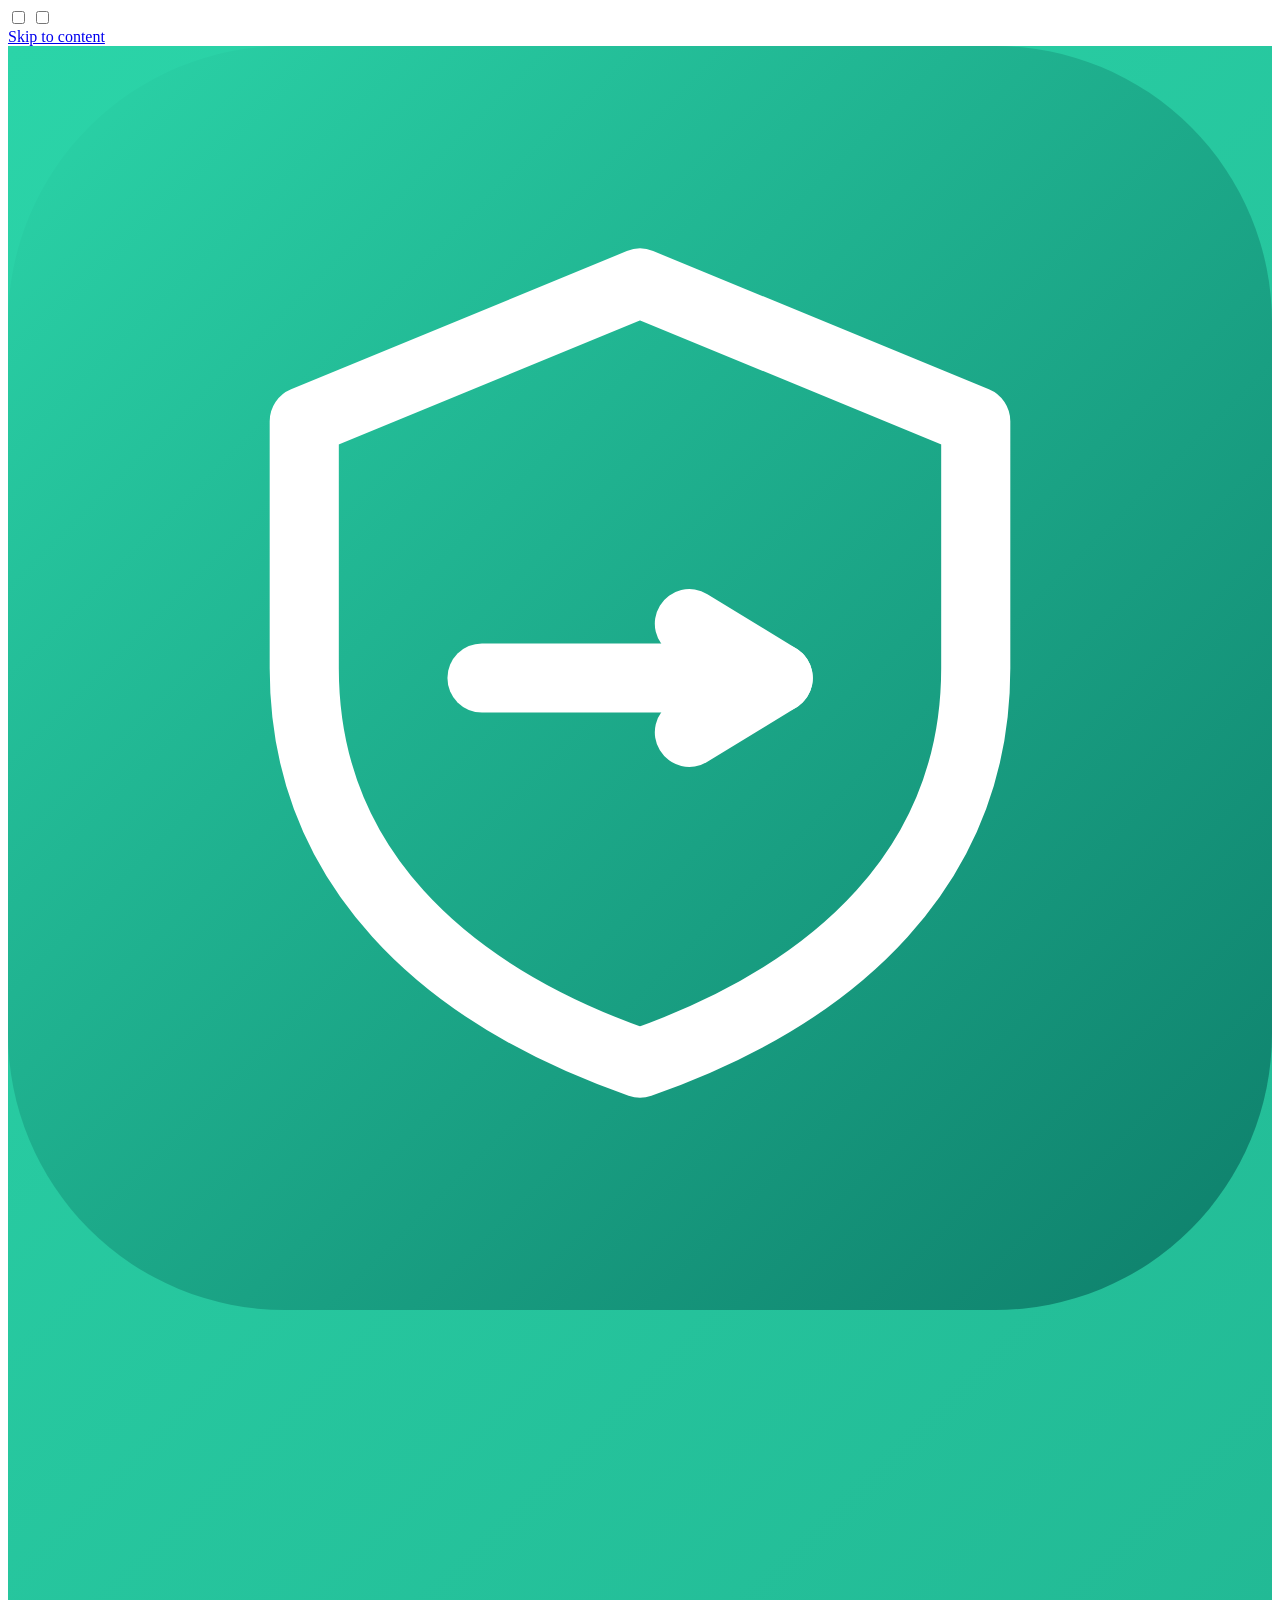
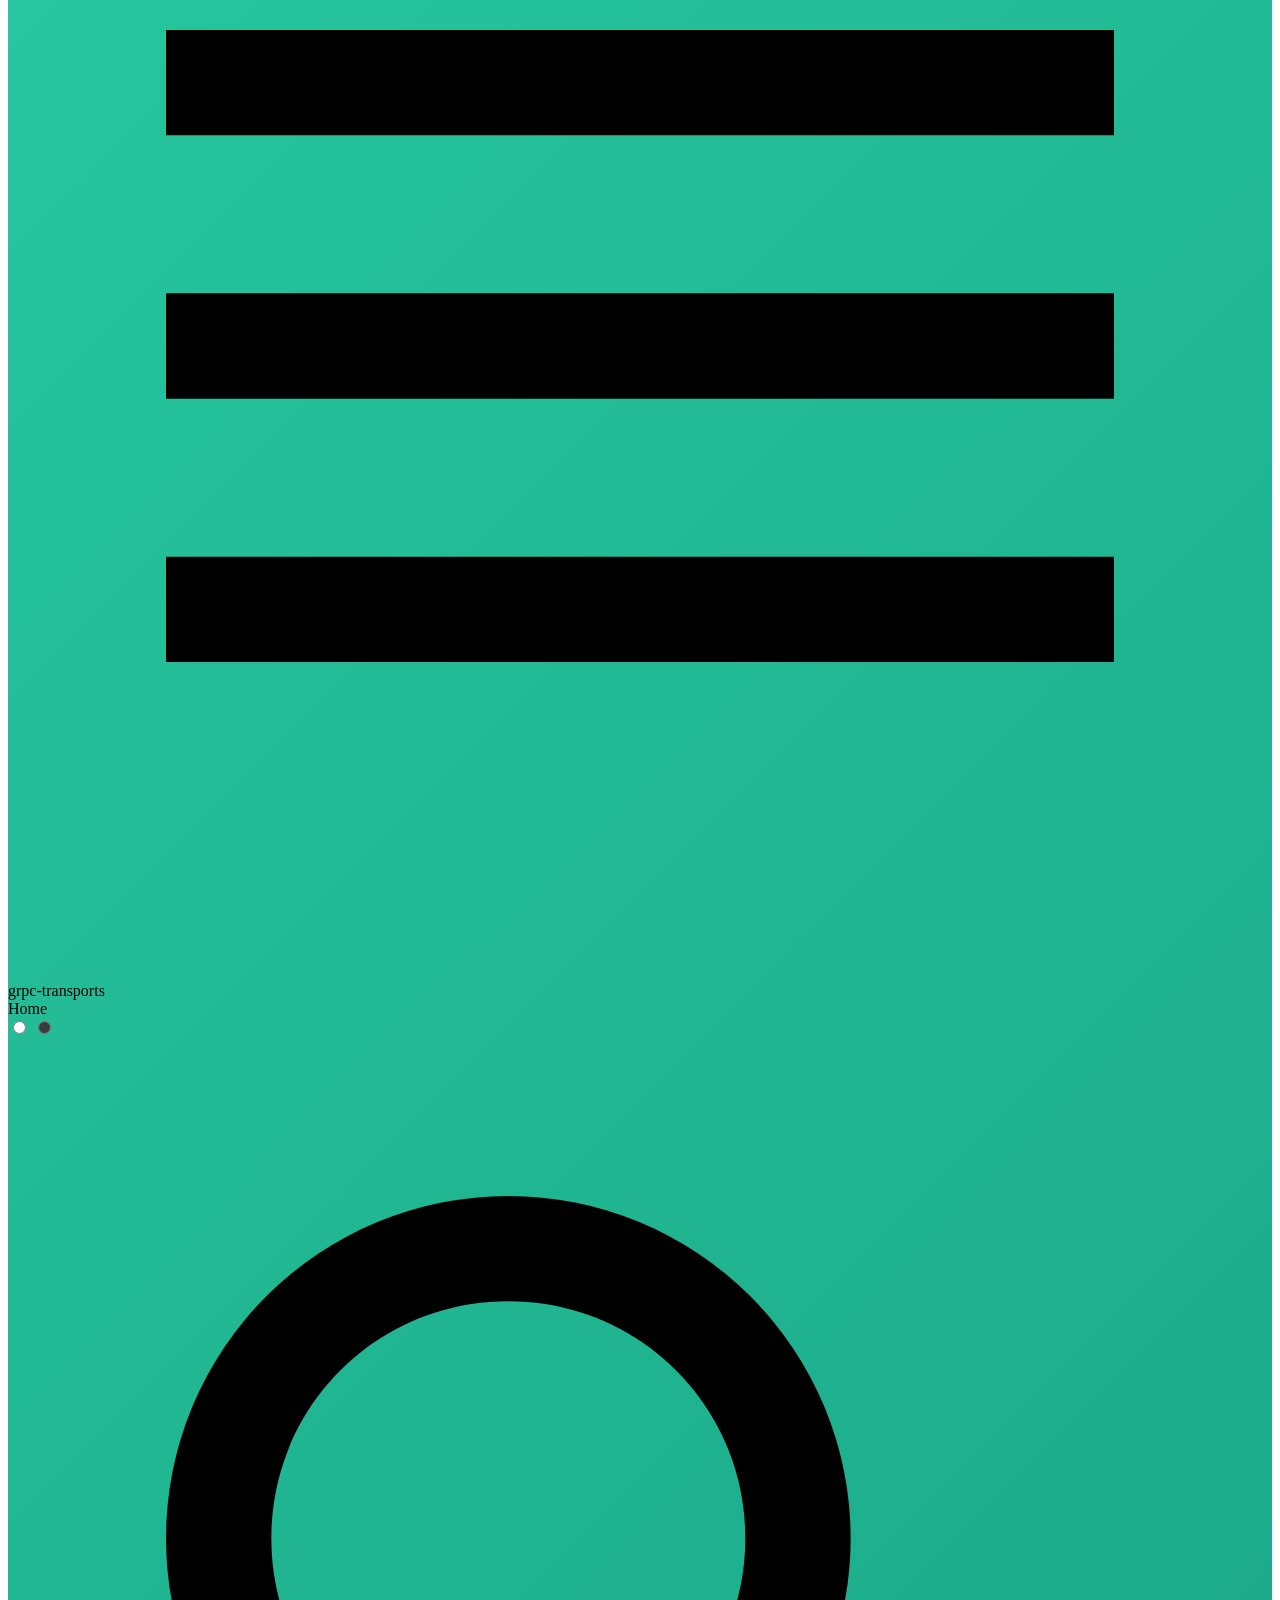
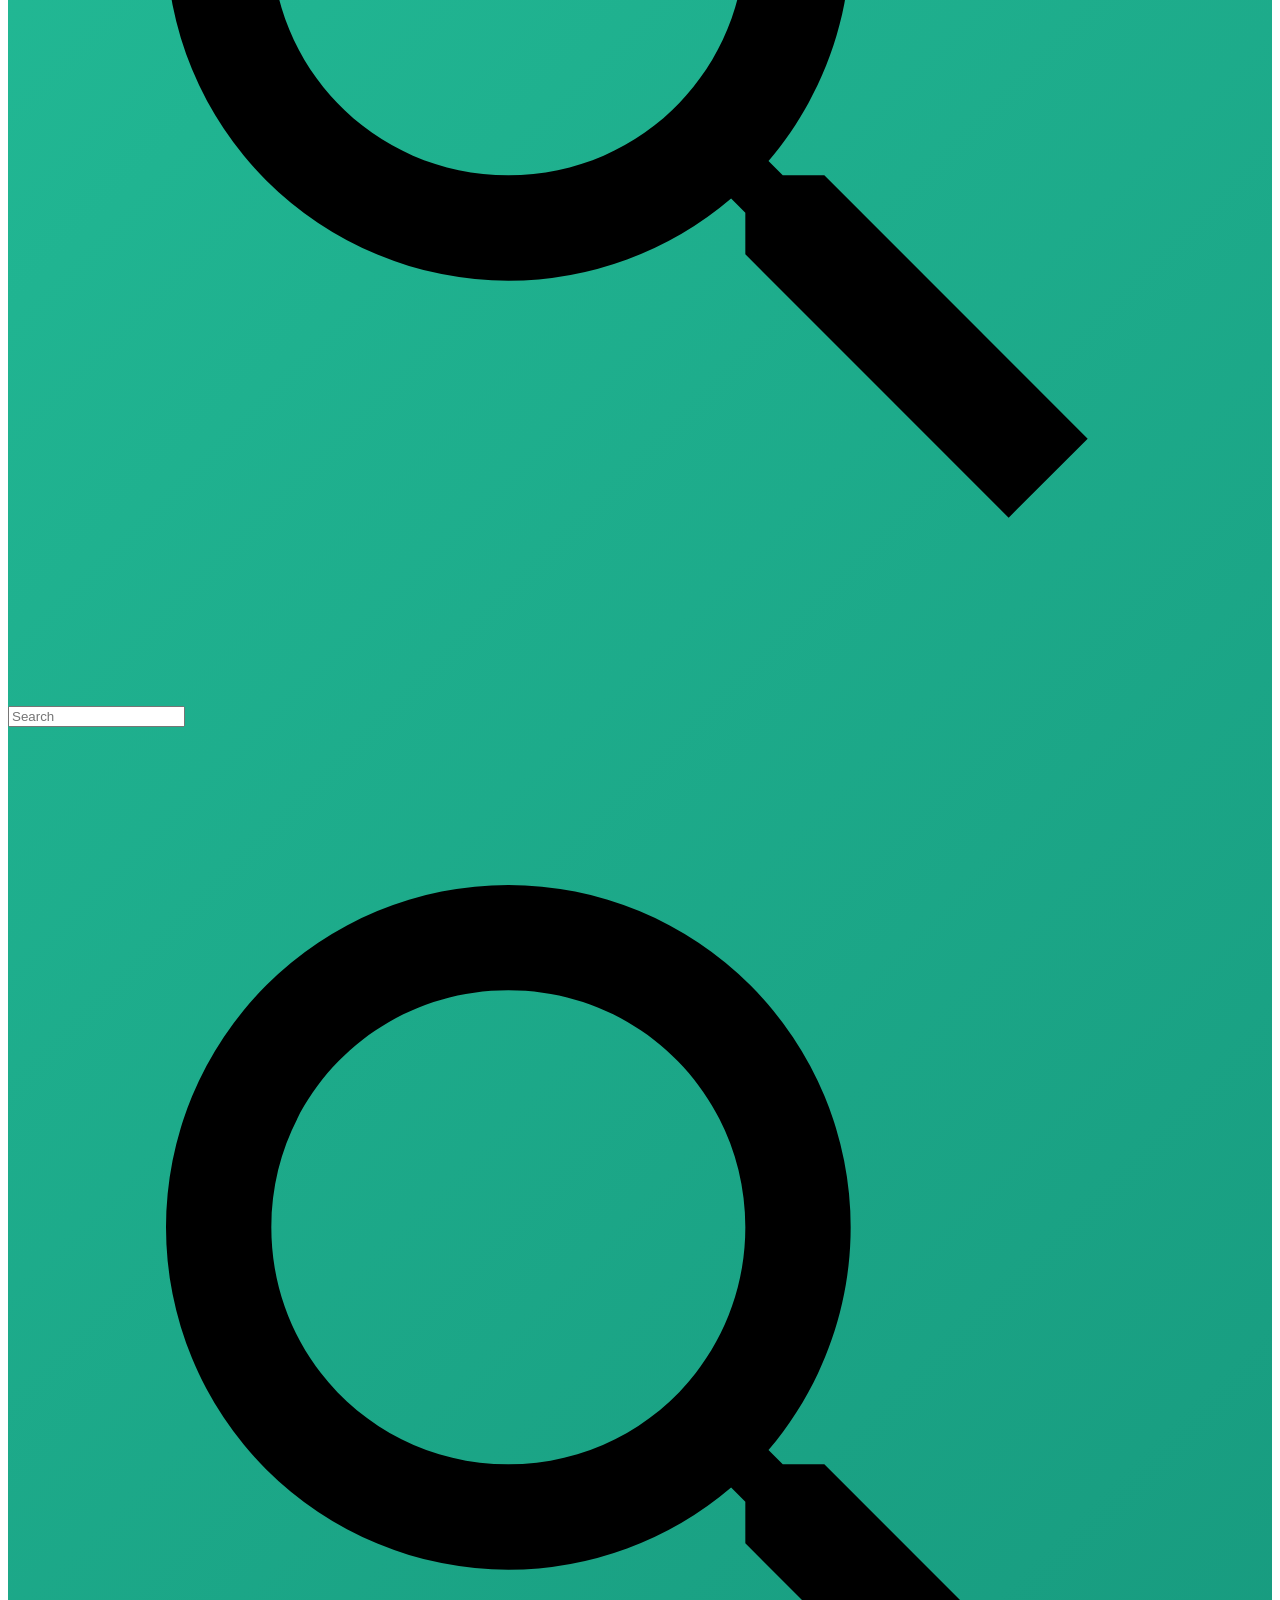
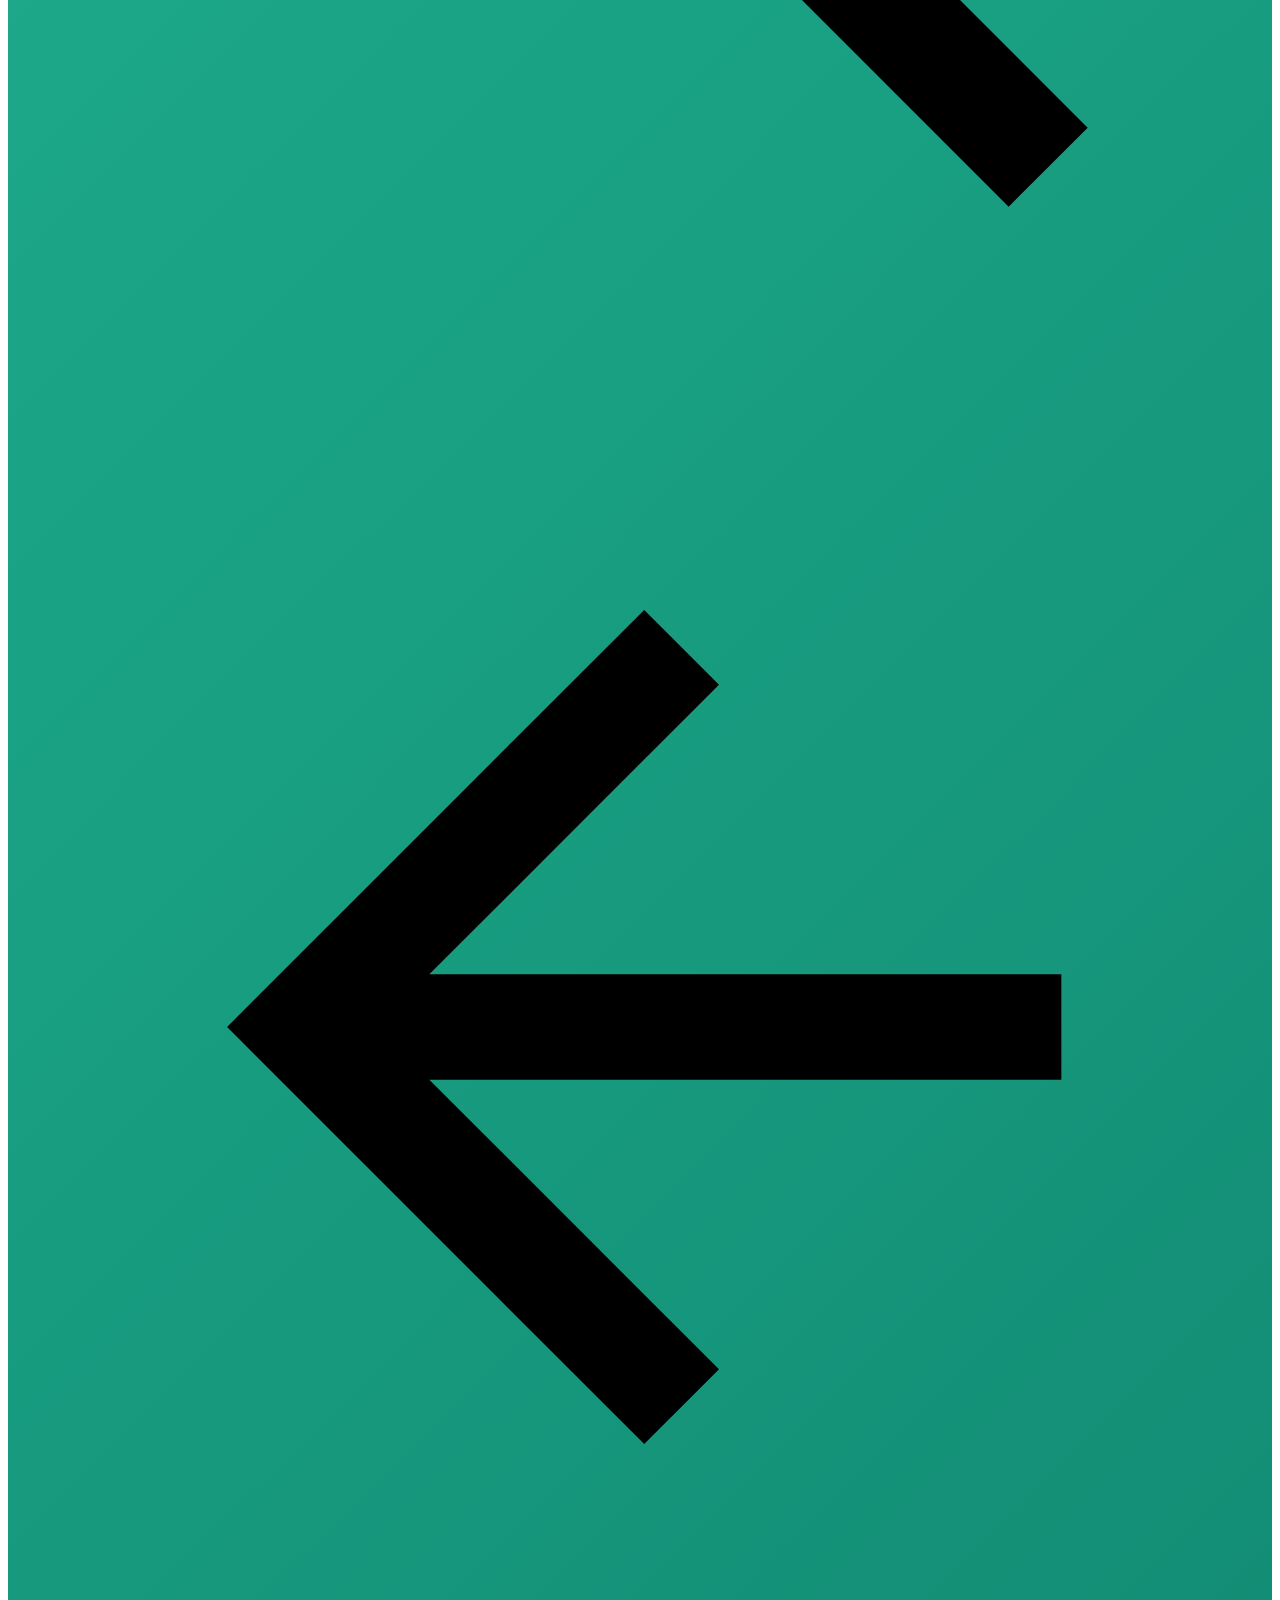
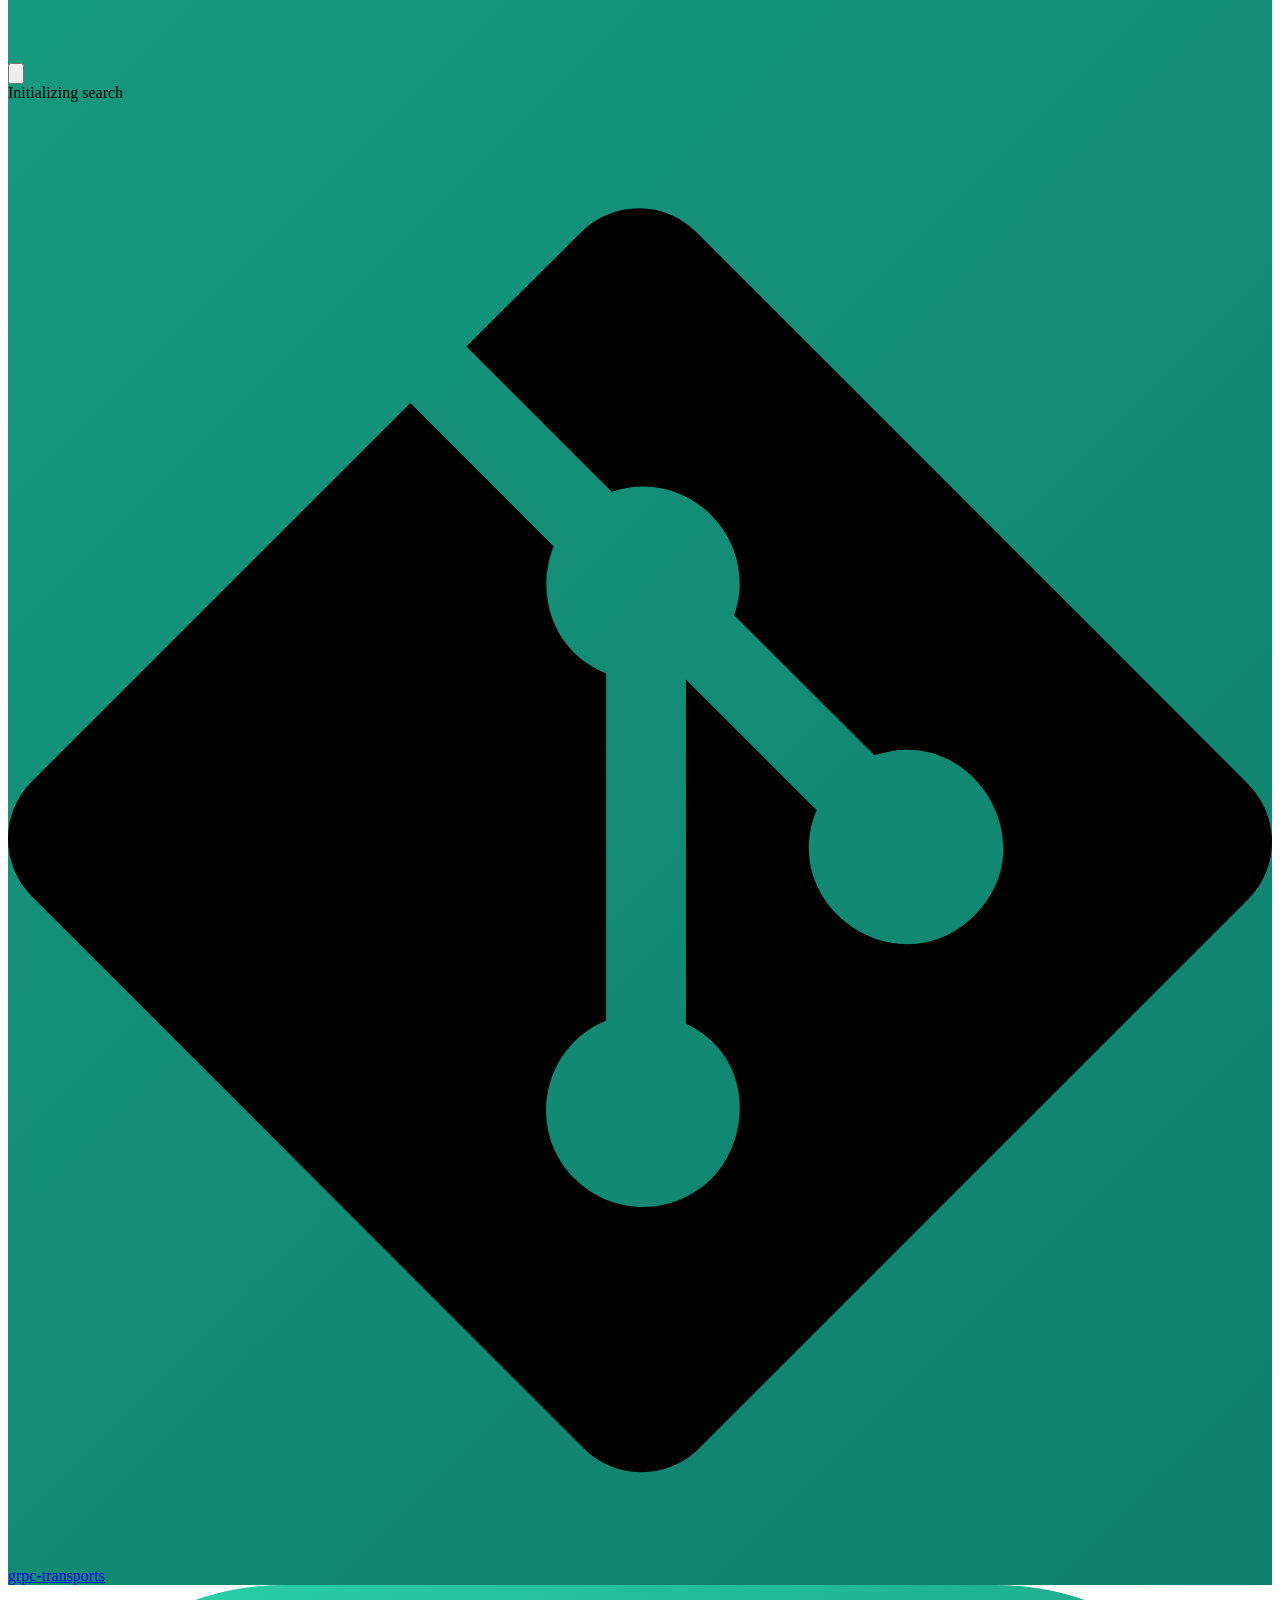
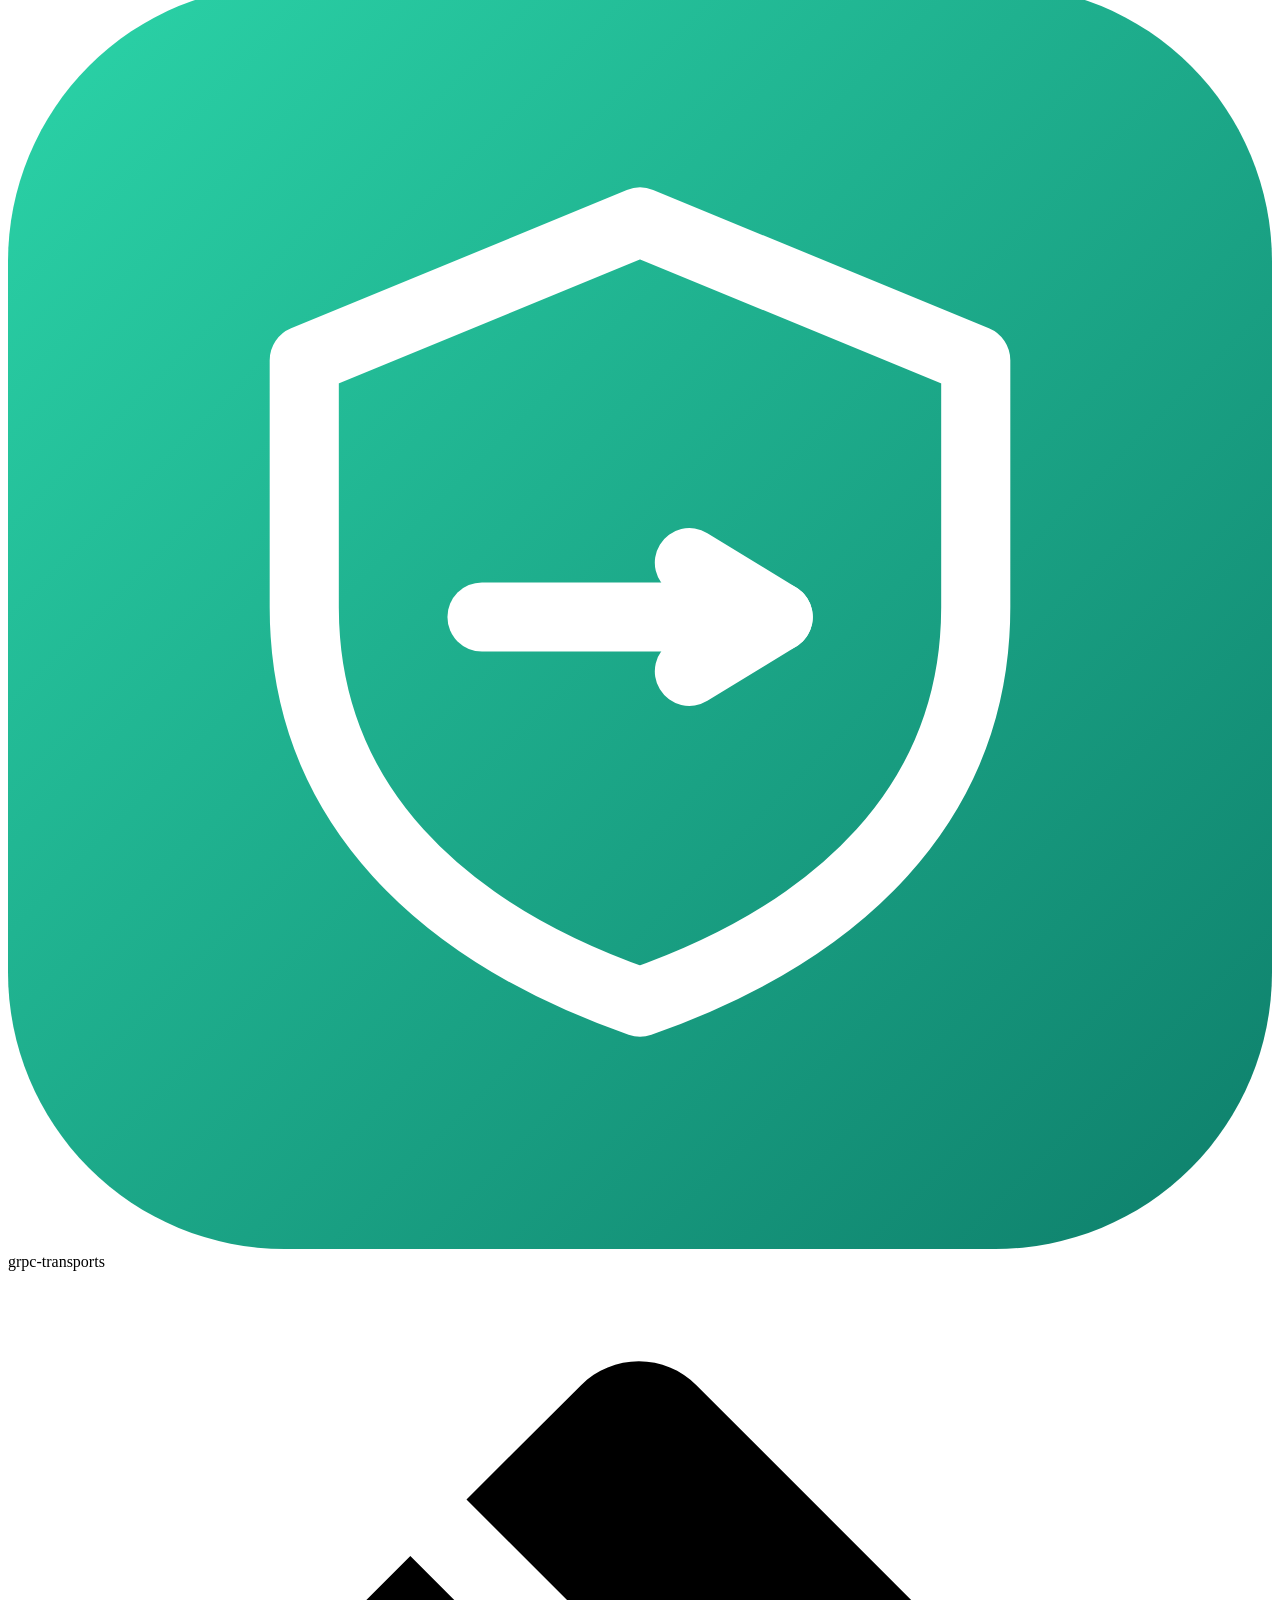
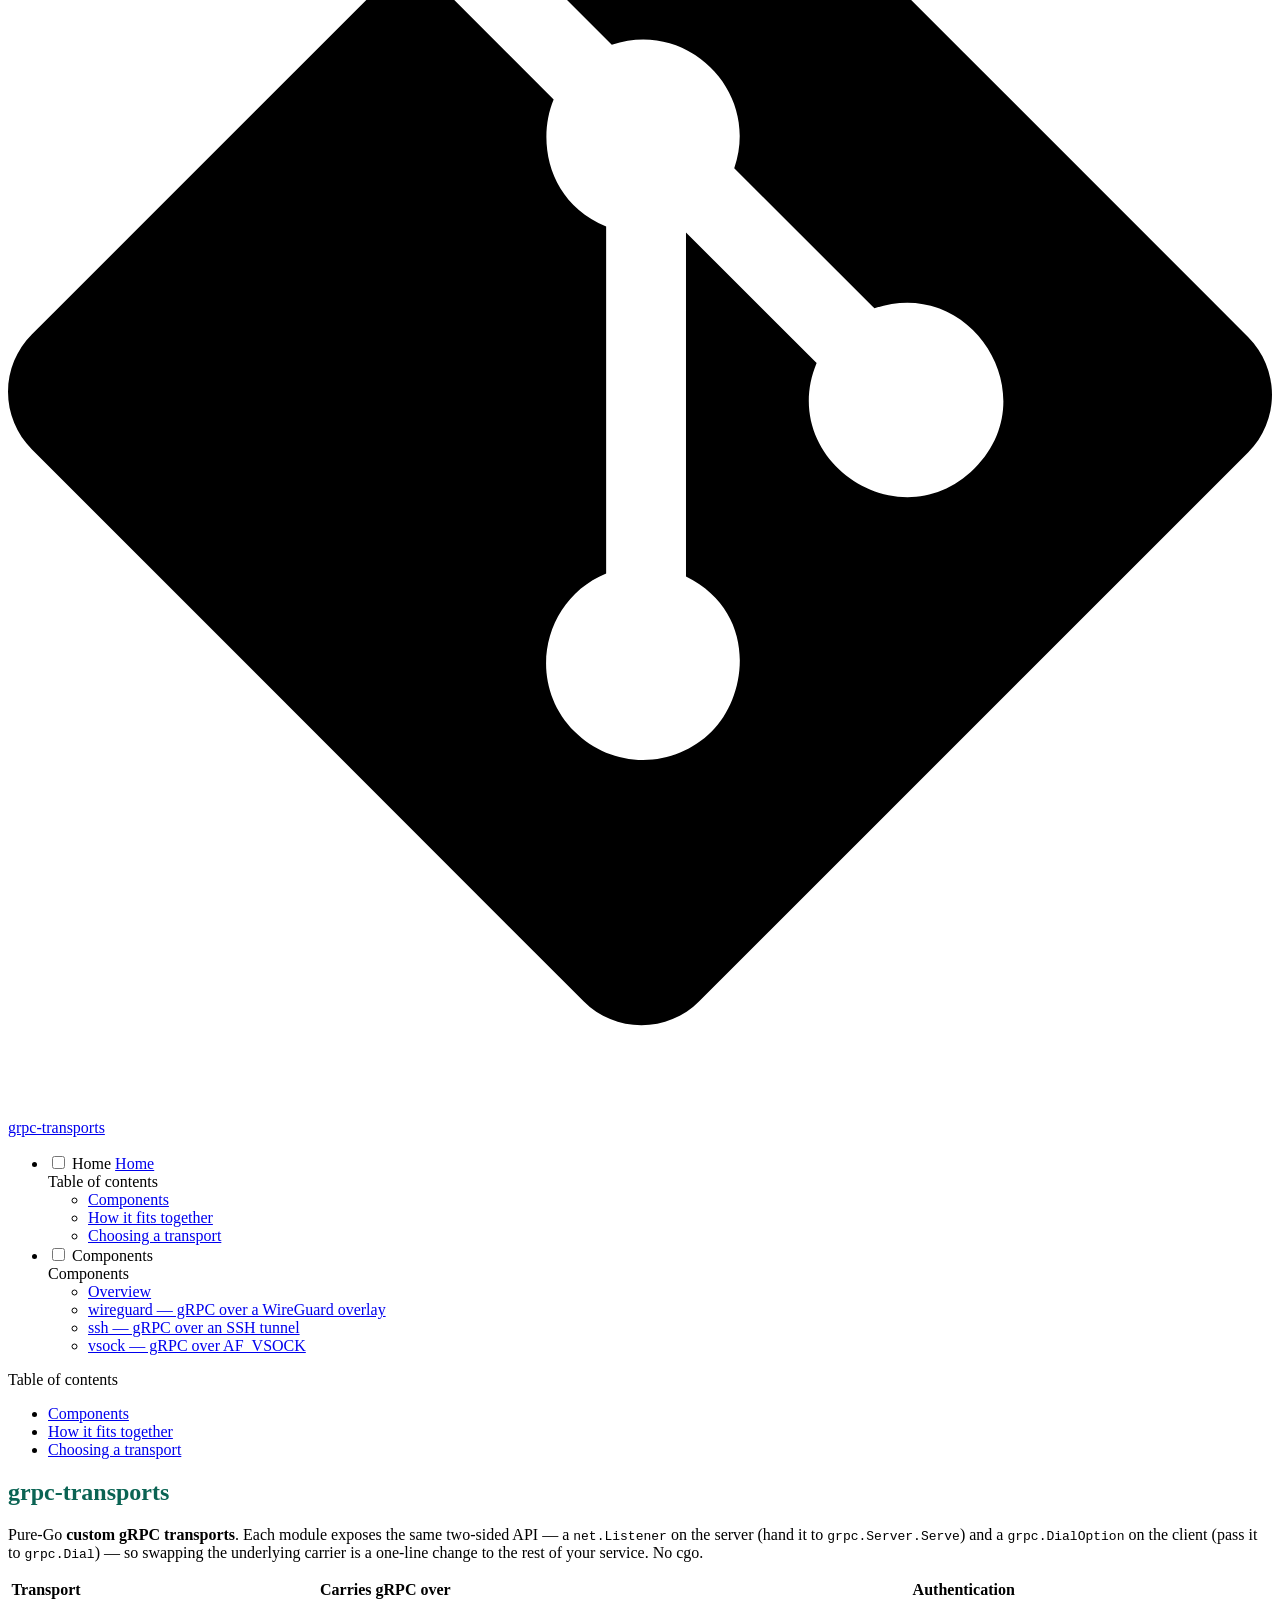
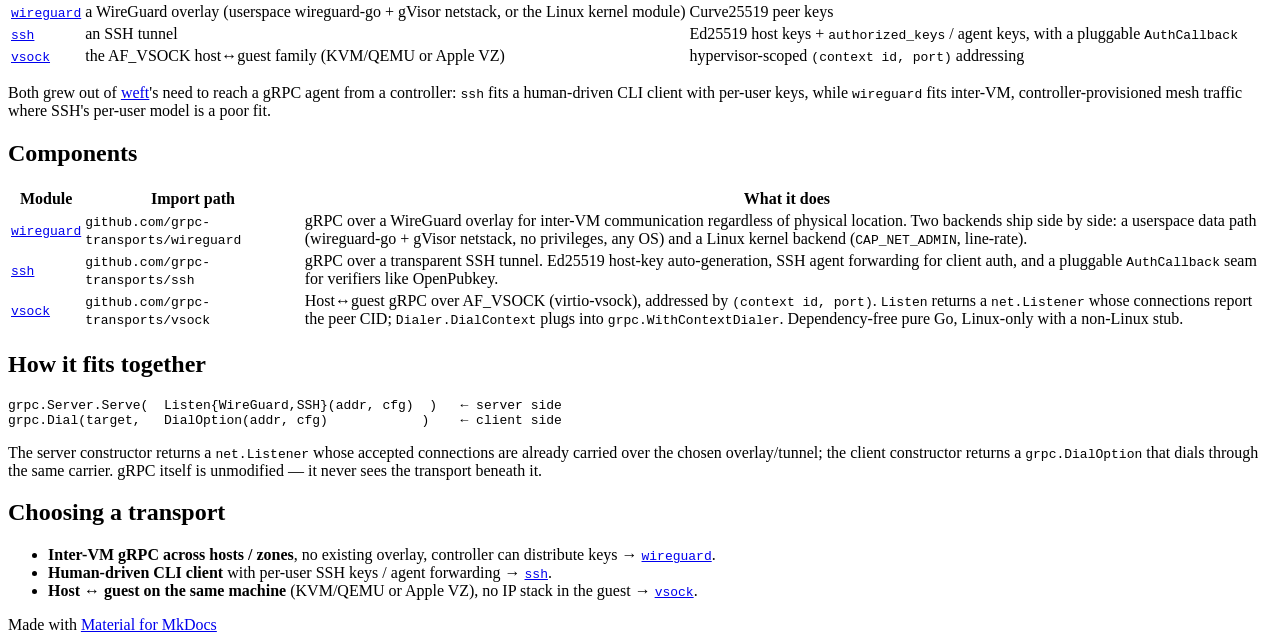
==== commit 06fca625: "Deployed d886c59 to 0.1 with MkDocs 1.6.1 and mike 2.2.0" ====
--- a/0.1/index.html
+++ b/0.1/index.html
@@ -6,7 +6,7 @@
       <meta charset="utf-8">
       <meta name="viewport" content="width=device-width,initial-scale=1">
       
-        <meta name="description" content="Pure-Go custom gRPC transports — a net.Listener on the server and a grpc.DialOption on the client, carrying gRPC over a WireGuard overlay or an SSH tunnel. No cgo.">
+        <meta name="description" content="Pure-Go custom gRPC transports — a net.Listener on the server and a client dialer, carrying gRPC over a WireGuard overlay, an SSH tunnel, or the AF_VSOCK host↔guest family. No cgo.">
       
       
       
@@ -487,6 +487,34 @@
     
   
     ssh — gRPC over an SSH tunnel
+  
+
+    
+  </span>
+  
+  
+
+      </a>
+    </li>
+  
+
+              
+            
+              
+                
+  
+  
+  
+  
+    <li class="md-nav__item">
+      <a href="components/vsock/" class="md-nav__link">
+        
+  
+  
+  <span class="md-ellipsis">
+    
+  
+    vsock — gRPC over AF_VSOCK
   
 
     
@@ -606,6 +634,11 @@
 <td><a href="components/ssh/"><code>ssh</code></a></td>
 <td>an SSH tunnel</td>
 <td>Ed25519 host keys + <code>authorized_keys</code> / agent keys, with a pluggable <code>AuthCallback</code></td>
+</tr>
+<tr>
+<td><a href="components/vsock/"><code>vsock</code></a></td>
+<td>the AF_VSOCK host↔guest family (KVM/QEMU or Apple VZ)</td>
+<td>hypervisor-scoped <code>(context id, port)</code> addressing</td>
 </tr>
 </tbody>
 </table>
@@ -633,6 +666,11 @@
 <td><code>github.com/grpc-transports/ssh</code></td>
 <td>gRPC over a transparent SSH tunnel. Ed25519 host-key auto-generation, SSH agent forwarding for client auth, and a pluggable <code>AuthCallback</code> seam for verifiers like OpenPubkey.</td>
 </tr>
+<tr>
+<td><a href="components/vsock/"><code>vsock</code></a></td>
+<td><code>github.com/grpc-transports/vsock</code></td>
+<td>Host↔guest gRPC over AF_VSOCK (virtio-vsock), addressed by <code>(context id, port)</code>. <code>Listen</code> returns a <code>net.Listener</code> whose connections report the peer CID; <code>Dialer.DialContext</code> plugs into <code>grpc.WithContextDialer</code>. Dependency-free pure Go, Linux-only with a non-Linux stub.</td>
+</tr>
 </tbody>
 </table>
 <h2 id="how-it-fits-together">How it fits together</h2>
@@ -649,7 +687,8 @@
   distribute keys → <a href="components/wireguard/"><code>wireguard</code></a>.</li>
 <li><strong>Human-driven CLI client</strong> with per-user SSH keys / agent forwarding →
   <a href="components/ssh/"><code>ssh</code></a>.</li>
-<li><strong>VM ↔ VM on the same host</strong> → prefer vsock (neither module is needed).</li>
+<li><strong>Host ↔ guest on the same machine</strong> (KVM/QEMU or Apple VZ), no IP stack in the
+  guest → <a href="components/vsock/"><code>vsock</code></a>.</li>
 </ul>
 
 
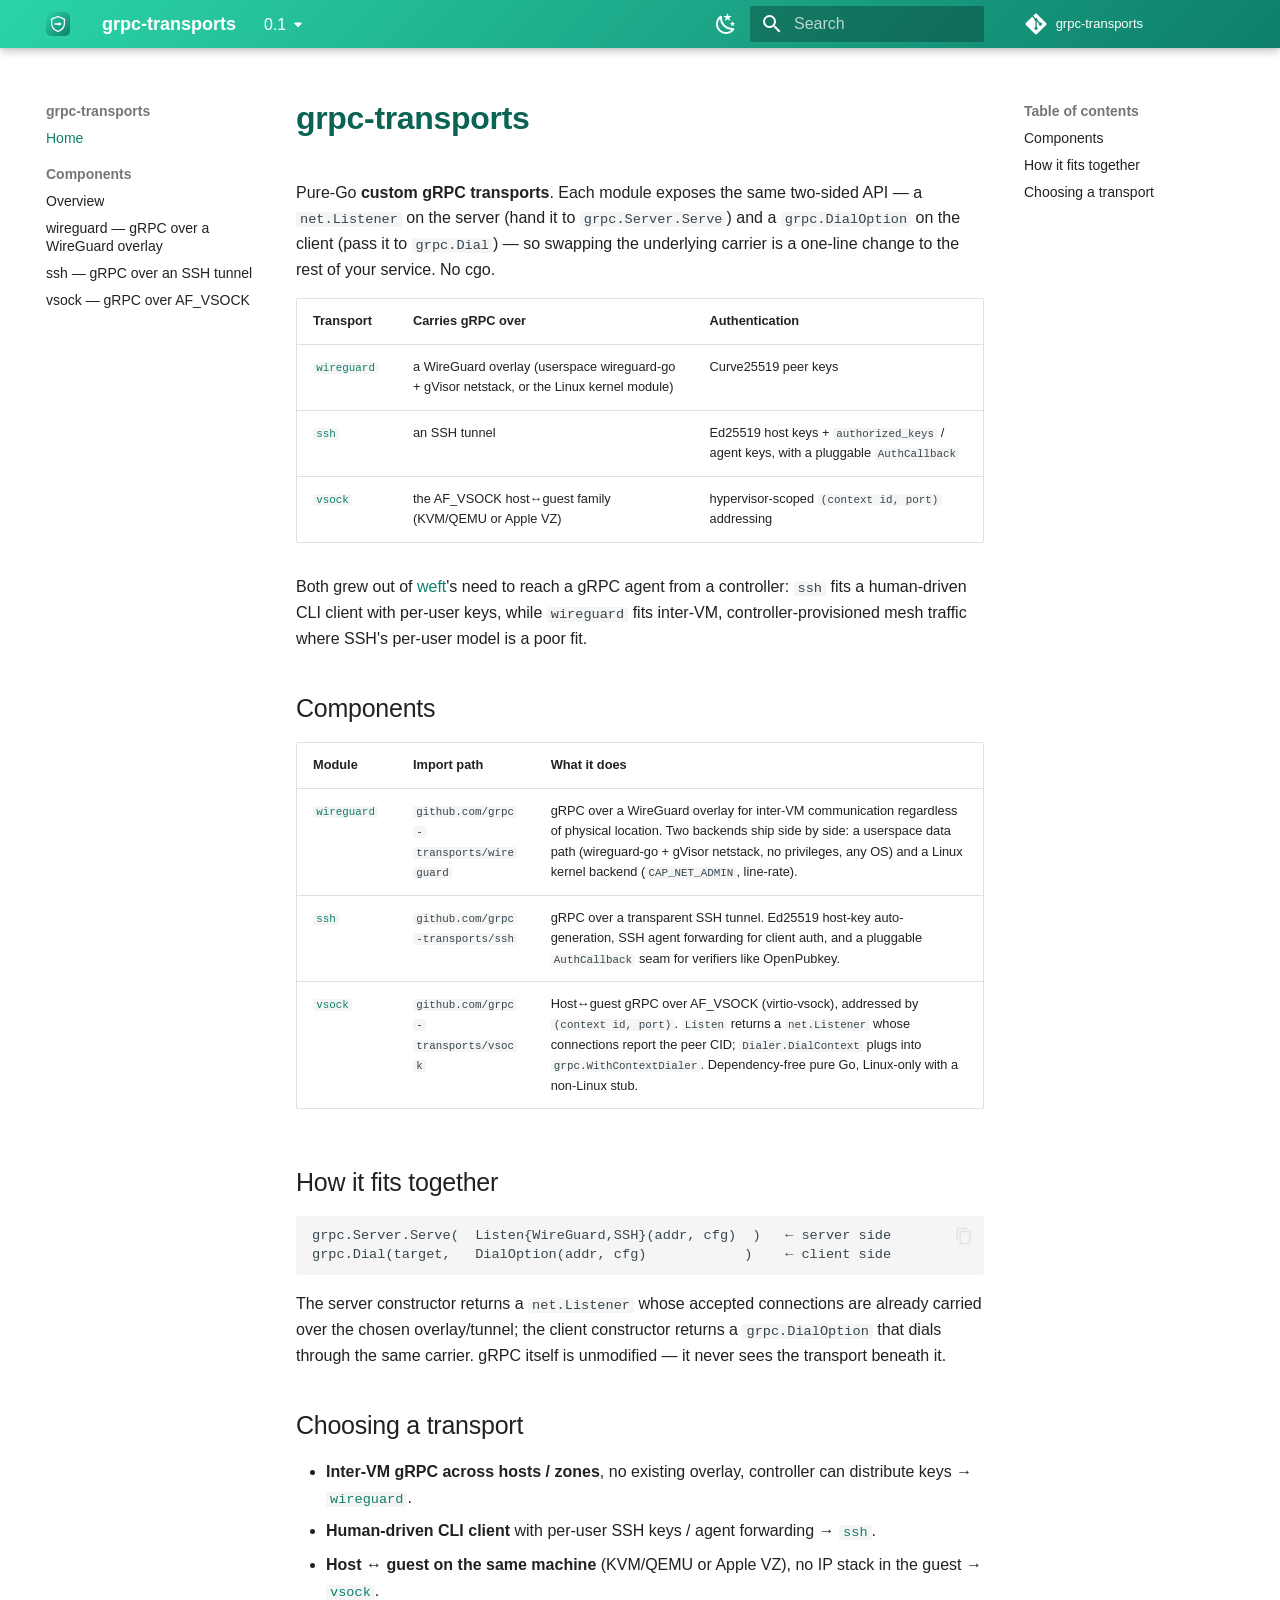
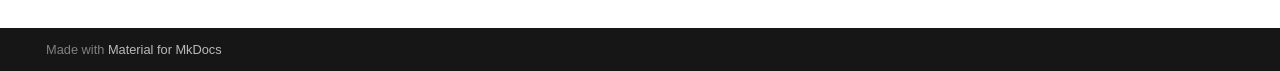
==== commit abed27ea: "Deployed bdfc7df to 0.1 with MkDocs 1.6.1 and mike 2.2.0" ====
--- a/0.1/index.html
+++ b/0.1/index.html
@@ -21,7 +21,7 @@
       
       
       <link rel="icon" href="assets/logo.svg">
-      <meta name="generator" content="mkdocs-1.6.1, mkdocs-material-9.7.6">
+      <meta name="generator" content="mkdocs-1.6.1, mkdocs-material-9.7.7">
     
     
       
@@ -29,7 +29,7 @@
       
     
     
-      <link rel="stylesheet" href="assets/stylesheets/main.484c7ddc.min.css">
+      <link rel="stylesheet" href="assets/stylesheets/main.ec1eaa64.min.css">
       
         
         <link rel="stylesheet" href="assets/stylesheets/palette.ab4e12ef.min.css">
@@ -748,7 +748,7 @@
       <script id="__config" type="application/json">{"annotate": null, "base": ".", "features": ["navigation.sections", "navigation.top", "content.code.copy", "search.suggest"], "search": "assets/javascripts/workers/search.2c215733.min.js", "tags": null, "translations": {"clipboard.copied": "Copied to clipboard", "clipboard.copy": "Copy to clipboard", "search.result.more.one": "1 more on this page", "search.result.more.other": "# more on this page", "search.result.none": "No matching documents", "search.result.one": "1 matching document", "search.result.other": "# matching documents", "search.result.placeholder": "Type to start searching", "search.result.term.missing": "Missing", "select.version": "Select version"}, "version": {"provider": "mike"}}</script>
     
     
-      <script src="assets/javascripts/bundle.79ae519e.min.js"></script>
+      <script src="assets/javascripts/bundle.d7400e89.min.js"></script>
       
     
   </body>
--- a/0.1/assets/stylesheets/main.ec1eaa64.min.css
+++ b/0.1/assets/stylesheets/main.ec1eaa64.min.css
@@ -0,0 +1 @@
+@charset "UTF-8";html{-webkit-text-size-adjust:none;-moz-text-size-adjust:none;text-size-adjust:none;box-sizing:border-box}*,:after,:before{box-sizing:inherit}@media (prefers-reduced-motion){*,:after,:before{transition:none!important}}body{margin:0}a,button,input,label{-webkit-tap-highlight-color:transparent}a{color:inherit;text-decoration:none}hr{border:0;box-sizing:initial;display:block;height:.05rem;overflow:visible;padding:0}small{font-size:80%}sub,sup{line-height:1em}img{border-style:none}table{border-collapse:initial;border-spacing:0}td,th{font-weight:400;vertical-align:top}button{background:#0000;border:0;font-family:inherit;font-size:inherit;margin:0;padding:0}input{border:0;outline:none}:root{--md-primary-fg-color:#4051b5;--md-primary-fg-color--light:#5d6cc0;--md-primary-fg-color--dark:#303fa1;--md-primary-bg-color:#fff;--md-primary-bg-color--light:#ffffffb3;--md-accent-fg-color:#526cfe;--md-accent-fg-color--transparent:#526cfe1a;--md-accent-bg-color:#fff;--md-accent-bg-color--light:#ffffffb3}[data-md-color-scheme=default]{color-scheme:light}[data-md-color-scheme=default] img[src$="#gh-dark-mode-only"],[data-md-color-scheme=default] img[src$="#only-dark"]{display:none}:root,[data-md-color-scheme=default]{--md-hue:225deg;--md-default-fg-color:#000000de;--md-default-fg-color--light:#0000008a;--md-default-fg-color--lighter:#00000052;--md-default-fg-color--lightest:#00000012;--md-default-bg-color:#fff;--md-default-bg-color--light:#ffffffb3;--md-default-bg-color--lighter:#ffffff4d;--md-default-bg-color--lightest:#ffffff1f;--md-code-fg-color:#36464e;--md-code-bg-color:#f5f5f5;--md-code-bg-color--light:#f5f5f5b3;--md-code-bg-color--lighter:#f5f5f54d;--md-code-hl-color:#4287ff;--md-code-hl-color--light:#4287ff1a;--md-code-hl-number-color:#d52a2a;--md-code-hl-special-color:#db1457;--md-code-hl-function-color:#a846b9;--md-code-hl-constant-color:#6e59d9;--md-code-hl-keyword-color:#3f6ec6;--md-code-hl-string-color:#1c7d4d;--md-code-hl-name-color:var(--md-code-fg-color);--md-code-hl-operator-color:var(--md-default-fg-color--light);--md-code-hl-punctuation-color:var(--md-default-fg-color--light);--md-code-hl-comment-color:var(--md-default-fg-color--light);--md-code-hl-generic-color:var(--md-default-fg-color--light);--md-code-hl-variable-color:var(--md-default-fg-color--light);--md-typeset-color:var(--md-default-fg-color);--md-typeset-a-color:var(--md-primary-fg-color);--md-typeset-del-color:#f5503d26;--md-typeset-ins-color:#0bd57026;--md-typeset-kbd-color:#fafafa;--md-typeset-kbd-accent-color:#fff;--md-typeset-kbd-border-color:#b8b8b8;--md-typeset-mark-color:#ffff0080;--md-typeset-table-color:#0000001f;--md-typeset-table-color--light:rgba(0,0,0,.035);--md-admonition-fg-color:var(--md-default-fg-color);--md-admonition-bg-color:var(--md-default-bg-color);--md-warning-fg-color:#000000de;--md-warning-bg-color:#ff9;--md-footer-fg-color:#fff;--md-footer-fg-color--light:#ffffffb3;--md-footer-fg-color--lighter:#ffffff73;--md-footer-bg-color:#000000de;--md-footer-bg-color--dark:#00000052;--md-shadow-z1:0 0.2rem 0.5rem #0000000d,0 0 0.05rem #0000001a;--md-shadow-z2:0 0.2rem 0.5rem #0000001a,0 0 0.05rem #00000040;--md-shadow-z3:0 0.2rem 0.5rem #0003,0 0 0.05rem #00000059}.md-icon svg{fill:currentcolor;display:block;height:1.2rem;width:1.2rem}body{-webkit-font-smoothing:antialiased;-moz-osx-font-smoothing:grayscale;--md-text-font-family:var(--md-text-font,_),-apple-system,BlinkMacSystemFont,Helvetica,Arial,sans-serif;--md-code-font-family:var(--md-code-font,_),SFMono-Regular,Consolas,Menlo,monospace}aside,body,input{font-feature-settings:"kern","liga";color:var(--md-typeset-color);font-family:var(--md-text-font-family)}code,kbd,pre{font-feature-settings:"kern";font-family:var(--md-code-font-family)}:root{--md-typeset-table-sort-icon:url('data:image/svg+xml;charset=utf-8,<svg xmlns="http://www.w3.org/2000/svg" viewBox="0 0 24 24"><path d="m18 21-4-4h3V7h-3l4-4 4 4h-3v10h3M2 19v-2h10v2M2 13v-2h7v2M2 7V5h4v2z"/></svg>');--md-typeset-table-sort-icon--asc:url('data:image/svg+xml;charset=utf-8,<svg xmlns="http://www.w3.org/2000/svg" viewBox="0 0 24 24"><path d="M19 17h3l-4 4-4-4h3V3h2M2 17h10v2H2M6 5v2H2V5m0 6h7v2H2z"/></svg>');--md-typeset-table-sort-icon--desc:url('data:image/svg+xml;charset=utf-8,<svg xmlns="http://www.w3.org/2000/svg" viewBox="0 0 24 24"><path d="M19 7h3l-4-4-4 4h3v14h2M2 17h10v2H2M6 5v2H2V5m0 6h7v2H2z"/></svg>')}.md-typeset{-webkit-print-color-adjust:exact;color-adjust:exact;font-size:.8rem;line-height:1.6;overflow-wrap:break-word}@media print{.md-typeset{font-size:.68rem}}.md-typeset blockquote,.md-typeset dl,.md-typeset figure,.md-typeset ol,.md-typeset pre,.md-typeset ul{margin-bottom:1em;margin-top:1em}.md-typeset h1{color:var(--md-default-fg-color--light);font-size:2em;line-height:1.3;margin:0 0 1.25em}.md-typeset h1,.md-typeset h2{font-weight:300;letter-spacing:-.01em}.md-typeset h2{font-size:1.5625em;line-height:1.4;margin:1.6em 0 .64em}.md-typeset h3{font-size:1.25em;font-weight:400;letter-spacing:-.01em;line-height:1.5;margin:1.6em 0 .8em}.md-typeset h2+h3{margin-top:.8em}.md-typeset h4{font-weight:700;letter-spacing:-.01em;margin:1em 0}.md-typeset h5,.md-typeset h6{color:var(--md-default-fg-color--light);font-size:.8em;font-weight:700;letter-spacing:-.01em;margin:1.25em 0}.md-typeset h5{text-transform:uppercase}.md-typeset h5 code{text-transform:none}.md-typeset hr{border-bottom:.05rem solid var(--md-default-fg-color--lightest);display:flow-root;margin:1.5em 0}.md-typeset a{color:var(--md-typeset-a-color);word-break:break-word}.md-typeset a,.md-typeset a:before{transition:color 125ms}.md-typeset a:focus,.md-typeset a:hover{color:var(--md-accent-fg-color)}.md-typeset a:focus code,.md-typeset a:hover code{background-color:var(--md-accent-fg-color--transparent);color:var(--md-accent-fg-color)}.md-typeset a code{color:var(--md-typeset-a-color)}.md-typeset a.focus-visible{outline-color:var(--md-accent-fg-color);outline-offset:.2rem}.md-typeset code,.md-typeset kbd,.md-typeset pre{color:var(--md-code-fg-color);direction:ltr;font-variant-ligatures:none;transition:background-color 125ms}@media print{.md-typeset code,.md-typeset kbd,.md-typeset pre{white-space:pre-wrap}}.md-typeset code{background-color:var(--md-code-bg-color);border-radius:.1rem;-webkit-box-decoration-break:clone;box-decoration-break:clone;font-size:.85em;padding:0 .2941176471em;transition:color 125ms,background-color 125ms;word-break:break-word}.md-typeset code:not(.focus-visible){-webkit-tap-highlight-color:transparent;outline:none}.md-typeset pre{display:flow-root;line-height:1.4;position:relative}.md-typeset pre>code{-webkit-box-decoration-break:slice;box-decoration-break:slice;box-shadow:none;display:block;margin:0;outline-color:var(--md-accent-fg-color);overflow:auto;padding:.7720588235em 1.1764705882em;scrollbar-color:var(--md-default-fg-color--lighter) #0000;scrollbar-width:thin;touch-action:auto;word-break:normal}.md-typeset pre>code:hover{scrollbar-color:var(--md-accent-fg-color) #0000}.md-typeset pre>code::-webkit-scrollbar{height:.2rem;width:.2rem}.md-typeset pre>code::-webkit-scrollbar-thumb{background-color:var(--md-default-fg-color--lighter)}.md-typeset pre>code::-webkit-scrollbar-thumb:hover{background-color:var(--md-accent-fg-color)}.md-typeset kbd{background-color:var(--md-typeset-kbd-color);border-radius:.1rem;box-shadow:0 .1rem 0 .05rem var(--md-typeset-kbd-border-color),0 .1rem 0 var(--md-typeset-kbd-border-color),0 -.1rem .2rem var(--md-typeset-kbd-accent-color) inset;color:var(--md-default-fg-color);display:inline-block;font-size:.75em;padding:0 .6666666667em;vertical-align:text-top;word-break:break-word}.md-typeset mark{background-color:var(--md-typeset-mark-color);-webkit-box-decoration-break:clone;box-decoration-break:clone;color:inherit;word-break:break-word}.md-typeset abbr{cursor:help;text-decoration:none}.md-typeset [data-preview],.md-typeset abbr{border-bottom:.05rem dotted var(--md-default-fg-color--light)}.md-typeset small{opacity:.75}[dir=ltr] .md-typeset sub,[dir=ltr] .md-typeset sup{margin-left:.078125em}[dir=rtl] .md-typeset sub,[dir=rtl] .md-typeset sup{margin-right:.078125em}[dir=ltr] .md-typeset blockquote{padding-left:.6rem}[dir=rtl] .md-typeset blockquote{padding-right:.6rem}[dir=ltr] .md-typeset blockquote{border-left:.2rem solid var(--md-default-fg-color--lighter)}[dir=rtl] .md-typeset blockquote{border-right:.2rem solid var(--md-default-fg-color--lighter)}.md-typeset blockquote{color:var(--md-default-fg-color--light);margin-left:0;margin-right:0}.md-typeset ul{list-style-type:disc}.md-typeset ul[type]{list-style-type:revert-layer}[dir=ltr] .md-typeset ol,[dir=ltr] .md-typeset ul{margin-left:.625em}[dir=rtl] .md-typeset ol,[dir=rtl] .md-typeset ul{margin-right:.625em}.md-typeset ol,.md-typeset ul{padding:0}.md-typeset ol:not([hidden]),.md-typeset ul:not([hidden]){display:flow-root}.md-typeset ol ol,.md-typeset ul ol{list-style-type:lower-alpha}.md-typeset ol ol ol,.md-typeset ul ol ol{list-style-type:lower-roman}.md-typeset ol ol ol ol,.md-typeset ul ol ol ol{list-style-type:upper-alpha}.md-typeset ol ol ol ol ol,.md-typeset ul ol ol ol ol{list-style-type:upper-roman}.md-typeset ol[type],.md-typeset ul[type]{list-style-type:revert-layer}[dir=ltr] .md-typeset ol li,[dir=ltr] .md-typeset ul li{margin-left:1.25em}[dir=rtl] .md-typeset ol li,[dir=rtl] .md-typeset ul li{margin-right:1.25em}.md-typeset ol li,.md-typeset ul li{margin-bottom:.5em}.md-typeset ol li blockquote,.md-typeset ol li p,.md-typeset ul li blockquote,.md-typeset ul li p{margin:.5em 0}.md-typeset ol li:last-child,.md-typeset ul li:last-child{margin-bottom:0}[dir=ltr] .md-typeset ol li ol,[dir=ltr] .md-typeset ol li ul,[dir=ltr] .md-typeset ul li ol,[dir=ltr] .md-typeset ul li ul{margin-left:.625em}[dir=rtl] .md-typeset ol li ol,[dir=rtl] .md-typeset ol li ul,[dir=rtl] .md-typeset ul li ol,[dir=rtl] .md-typeset ul li ul{margin-right:.625em}.md-typeset ol li ol,.md-typeset ol li ul,.md-typeset ul li ol,.md-typeset ul li ul{margin-bottom:.5em;margin-top:.5em}[dir=ltr] .md-typeset dd{margin-left:1.875em}[dir=rtl] .md-typeset dd{margin-right:1.875em}.md-typeset dd{margin-bottom:1.5em;margin-top:1em}.md-typeset img,.md-typeset svg,.md-typeset video{height:auto;max-width:100%}.md-typeset img[align=left]{margin:1em 1em 1em 0}.md-typeset img[align=right]{margin:1em 0 1em 1em}.md-typeset img[align]:only-child{margin-top:0}.md-typeset figure{display:flow-root;margin:1em auto;max-width:100%;text-align:center;width:fit-content}.md-typeset figure img{display:block;margin:0 auto}.md-typeset figcaption{font-style:italic;margin:1em auto;max-width:24rem}.md-typeset iframe{max-width:100%}.md-typeset table:not([class]){background-color:var(--md-default-bg-color);border:.05rem solid var(--md-typeset-table-color);border-radius:.1rem;display:inline-block;font-size:.64rem;max-width:100%;overflow:auto;touch-action:auto}@media print{.md-typeset table:not([class]){display:table}}.md-typeset table:not([class])+*{margin-top:1.5em}.md-typeset table:not([class]) td>:first-child,.md-typeset table:not([class]) th>:first-child{margin-top:0}.md-typeset table:not([class]) td>:last-child,.md-typeset table:not([class]) th>:last-child{margin-bottom:0}.md-typeset table:not([class]) td:not([align]),.md-typeset table:not([class]) th:not([align]){text-align:left}[dir=rtl] .md-typeset table:not([class]) td:not([align]),[dir=rtl] .md-typeset table:not([class]) th:not([align]){text-align:right}.md-typeset table:not([class]) th{font-weight:700;min-width:5rem;padding:.9375em 1.25em;vertical-align:top}.md-typeset table:not([class]) td{border-top:.05rem solid var(--md-typeset-table-color);padding:.9375em 1.25em;vertical-align:top}.md-typeset table:not([class]) tbody tr{transition:background-color 125ms}.md-typeset table:not([class]) tbody tr:hover{background-color:var(--md-typeset-table-color--light);box-shadow:0 .05rem 0 var(--md-default-bg-color) inset}.md-typeset table:not([class]) a{word-break:normal}.md-typeset table th[role=columnheader]{cursor:pointer}[dir=ltr] .md-typeset table th[role=columnheader]:after{margin-left:.5em}[dir=rtl] .md-typeset table th[role=columnheader]:after{margin-right:.5em}.md-typeset table th[role=columnheader]:after{content:"";display:inline-block;height:1.2em;-webkit-mask-image:var(--md-typeset-table-sort-icon);mask-image:var(--md-typeset-table-sort-icon);-webkit-mask-repeat:no-repeat;mask-repeat:no-repeat;-webkit-mask-size:contain;mask-size:contain;transition:background-color 125ms;vertical-align:text-bottom;width:1.2em}.md-typeset table th[role=columnheader]:hover:after{background-color:var(--md-default-fg-color--lighter)}.md-typeset table th[role=columnheader][aria-sort=ascending]:after{background-color:var(--md-default-fg-color--light);-webkit-mask-image:var(--md-typeset-table-sort-icon--asc);mask-image:var(--md-typeset-table-sort-icon--asc)}.md-typeset table th[role=columnheader][aria-sort=descending]:after{background-color:var(--md-default-fg-color--light);-webkit-mask-image:var(--md-typeset-table-sort-icon--desc);mask-image:var(--md-typeset-table-sort-icon--desc)}.md-typeset__scrollwrap{margin:1em -.8rem;overflow-x:auto;touch-action:auto}.md-typeset__table{display:inline-block;margin-bottom:.5em;padding:0 .8rem}@media print{.md-typeset__table{display:block}}html .md-typeset__table table{display:table;margin:0;overflow:hidden;width:100%}@media screen and (max-width:44.984375em){.md-content__inner>pre{margin:1em -.8rem}.md-content__inner>pre code{border-radius:0}}.md-typeset .md-author{border-radius:100%;display:block;flex-shrink:0;height:1.6rem;overflow:hidden;position:relative;transition:color 125ms,transform 125ms;width:1.6rem}.md-typeset .md-author img{display:block}.md-typeset .md-author--more{background:var(--md-default-fg-color--lightest);color:var(--md-default-fg-color--lighter);font-size:.6rem;font-weight:700;line-height:1.6rem;text-align:center}.md-typeset .md-author--long{height:2.4rem;width:2.4rem}.md-typeset a.md-author{transform:scale(1)}.md-typeset a.md-author img{border-radius:100%;filter:grayscale(100%) opacity(75%);transition:filter 125ms}.md-typeset a.md-author:focus,.md-typeset a.md-author:hover{transform:scale(1.1);z-index:1}.md-typeset a.md-author:focus img,.md-typeset a.md-author:hover img{filter:grayscale(0)}.md-banner{background-color:var(--md-footer-bg-color);color:var(--md-footer-fg-color);overflow:auto}@media print{.md-banner{display:none}}.md-banner--warning{background-color:var(--md-warning-bg-color);color:var(--md-warning-fg-color)}.md-banner__inner{font-size:.7rem;margin:.6rem auto;padding:0 .8rem}[dir=ltr] .md-banner__button{float:right}[dir=rtl] .md-banner__button{float:left}.md-banner__button{color:inherit;cursor:pointer;transition:opacity .25s}.no-js .md-banner__button{display:none}.md-banner__button:hover{opacity:.7}html{font-size:125%;height:100%;overflow-x:hidden}@media screen and (min-width:100em){html{font-size:137.5%}}@media screen and (min-width:125em){html{font-size:150%}}body{background-color:var(--md-default-bg-color);display:flex;flex-direction:column;font-size:.5rem;min-height:100%;position:relative;width:100%}@media print{body{display:block}}@media screen and (max-width:59.984375em){body[data-md-scrolllock]{position:fixed}}.md-grid{margin-left:auto;margin-right:auto;max-width:61rem}.md-container{display:flex;flex-direction:column;flex-grow:1}@media print{.md-container{display:block}}.md-main{flex-grow:1}.md-main__inner{display:flex;height:100%;margin-top:1.5rem}.md-ellipsis{overflow:hidden;text-overflow:ellipsis}.md-toggle{display:none}.md-option{height:0;opacity:0;position:absolute;width:0}.md-option:checked+label:not([hidden]){display:block}.md-option.focus-visible+label{outline-color:var(--md-accent-fg-color);outline-style:auto}.md-skip{background-color:var(--md-default-fg-color);border-radius:.1rem;color:var(--md-default-bg-color);font-size:.64rem;margin:.5rem;opacity:0;outline-color:var(--md-accent-fg-color);padding:.3rem .5rem;position:fixed;transform:translateY(.4rem);z-index:-1}.md-skip:focus{opacity:1;transform:translateY(0);transition:transform .25s cubic-bezier(.4,0,.2,1),opacity 175ms 75ms;z-index:10}@page{margin:25mm}:root{--md-clipboard-icon:url('data:image/svg+xml;charset=utf-8,<svg xmlns="http://www.w3.org/2000/svg" viewBox="0 0 24 24"><path d="M19 21H8V7h11m0-2H8a2 2 0 0 0-2 2v14a2 2 0 0 0 2 2h11a2 2 0 0 0 2-2V7a2 2 0 0 0-2-2m-3-4H4a2 2 0 0 0-2 2v14h2V3h12z"/></svg>')}.md-clipboard{border-radius:.1rem;color:var(--md-default-fg-color--lightest);cursor:pointer;height:1.5em;outline-color:var(--md-accent-fg-color);outline-offset:.1rem;transition:color .25s;width:1.5em;z-index:1}@media print{.md-clipboard{display:none}}.md-clipboard:not(.focus-visible){-webkit-tap-highlight-color:transparent;outline:none}:hover>.md-clipboard{color:var(--md-default-fg-color--light)}.md-clipboard:focus,.md-clipboard:hover{color:var(--md-accent-fg-color)}.md-clipboard:after{background-color:currentcolor;content:"";display:block;height:1.125em;margin:0 auto;-webkit-mask-image:var(--md-clipboard-icon);mask-image:var(--md-clipboard-icon);-webkit-mask-position:center;mask-position:center;-webkit-mask-repeat:no-repeat;mask-repeat:no-repeat;-webkit-mask-size:contain;mask-size:contain;width:1.125em}.md-clipboard--inline{cursor:pointer}.md-clipboard--inline code{transition:color .25s,background-color .25s}.md-clipboard--inline:focus code,.md-clipboard--inline:hover code{background-color:var(--md-accent-fg-color--transparent);color:var(--md-accent-fg-color)}:root{--md-code-select-icon:url('data:image/svg+xml;charset=utf-8,<svg xmlns="http://www.w3.org/2000/svg" viewBox="0 0 24 24"><path d="M19 19h-4v2h4c1.1 0 2-.9 2-2v-4h-2m0-12h-4v2h4v4h2V5c0-1.1-.9-2-2-2M5 5h4V3H5c-1.1 0-2 .9-2 2v4h2m0 6H3v4c0 1.1.9 2 2 2h4v-2H5zm2-4h2v2H7zm4 0h2v2h-2zm4 0h2v2h-2zM7 7h2v2H7zm4 0h2v2h-2zm4 0h2v2h-2zm-8 8h2v2H7zm4 0h2v2h-2zm4 0h2v2h-2z"/></svg>');--md-code-copy-icon:url('data:image/svg+xml;charset=utf-8,<svg xmlns="http://www.w3.org/2000/svg" viewBox="0 0 24 24"><path d="M19 21H8V7h11m0-2H8a2 2 0 0 0-2 2v14a2 2 0 0 0 2 2h11a2 2 0 0 0 2-2V7a2 2 0 0 0-2-2m-3-4H4a2 2 0 0 0-2 2v14h2V3h12z"/></svg>')}.md-typeset .md-code__content{display:grid}.md-code__nav{background-color:var(--md-code-bg-color--lighter);border-radius:.1rem;display:flex;gap:.2rem;padding:.2rem;position:absolute;right:.25em;top:.25em;transition:background-color .25s;z-index:1}:hover>.md-code__nav{background-color:var(--md-code-bg-color--light)}.md-code__button{color:var(--md-default-fg-color--lightest);cursor:pointer;display:block;height:1.5em;outline-color:var(--md-accent-fg-color);outline-offset:.1rem;transition:color .25s;width:1.5em}:hover>*>.md-code__button{color:var(--md-default-fg-color--light)}.md-code__button.focus-visible,.md-code__button:hover{color:var(--md-accent-fg-color)}.md-code__button--active{color:var(--md-default-fg-color)!important}.md-code__button:after{background-color:currentcolor;content:"";display:block;height:1.125em;margin:0 auto;-webkit-mask-position:center;mask-position:center;-webkit-mask-repeat:no-repeat;mask-repeat:no-repeat;-webkit-mask-size:contain;mask-size:contain;width:1.125em}.md-code__button[data-md-type=select]:after{-webkit-mask-image:var(--md-code-select-icon);mask-image:var(--md-code-select-icon)}.md-code__button[data-md-type=copy]:after{-webkit-mask-image:var(--md-code-copy-icon);mask-image:var(--md-code-copy-icon)}@keyframes consent{0%{opacity:0;transform:translateY(100%)}to{opacity:1;transform:translateY(0)}}@keyframes overlay{0%{opacity:0}to{opacity:1}}.md-consent__overlay{animation:overlay .25s both;-webkit-backdrop-filter:blur(.1rem);backdrop-filter:blur(.1rem);background-color:#0000008a;height:100%;opacity:1;position:fixed;top:0;width:100%;z-index:5}.md-consent__inner{animation:consent .5s cubic-bezier(.1,.7,.1,1) both;background-color:var(--md-default-bg-color);border:0;border-radius:.1rem;bottom:0;box-shadow:0 0 .2rem #0000001a,0 .2rem .4rem #0003;max-height:100%;overflow:auto;padding:0;position:fixed;width:100%;z-index:5}.md-consent__form{padding:.8rem}.md-consent__settings{display:none;margin:1em 0}input:checked+.md-consent__settings{display:block}.md-consent__controls{margin-bottom:.8rem}.md-typeset .md-consent__controls .md-button{display:inline}@media screen and (max-width:44.984375em){.md-typeset .md-consent__controls .md-button{display:block;margin-top:.4rem;text-align:center;width:100%}}.md-consent label{cursor:pointer}.md-content{flex-grow:1;min-width:0}.md-content__inner{margin:0 .8rem 1.2rem;padding-top:.6rem}@media screen and (min-width:76.25em){[dir=ltr] .md-sidebar--primary:not([hidden])~.md-content>.md-content__inner{margin-left:1.2rem}[dir=ltr] .md-sidebar--secondary:not([hidden])~.md-content>.md-content__inner,[dir=rtl] .md-sidebar--primary:not([hidden])~.md-content>.md-content__inner{margin-right:1.2rem}[dir=rtl] .md-sidebar--secondary:not([hidden])~.md-content>.md-content__inner{margin-left:1.2rem}}.md-content__inner:before{content:"";display:block;height:.4rem}.md-content__inner>:last-child{margin-bottom:0}[dir=ltr] .md-content__button{float:right}[dir=rtl] .md-content__button{float:left}[dir=ltr] .md-content__button{margin-left:.4rem}[dir=rtl] .md-content__button{margin-right:.4rem}.md-content__button{margin:.4rem 0;padding:0}@media print{.md-content__button{display:none}}.md-typeset .md-content__button{color:var(--md-default-fg-color--lighter)}.md-content__button svg{display:inline;vertical-align:top}[dir=rtl] .md-content__button svg{transform:scaleX(-1)}[dir=ltr] .md-dialog{right:.8rem}[dir=rtl] .md-dialog{left:.8rem}.md-dialog{background-color:var(--md-default-fg-color);border-radius:.1rem;bottom:.8rem;box-shadow:var(--md-shadow-z3);min-width:11.1rem;opacity:0;padding:.4rem .6rem;pointer-events:none;position:fixed;transform:translateY(100%);transition:transform 0ms .4s,opacity .4s;z-index:4}@media print{.md-dialog{display:none}}.md-dialog--active{opacity:1;pointer-events:auto;transform:translateY(0);transition:transform .4s cubic-bezier(.075,.85,.175,1),opacity .4s}.md-dialog__inner{color:var(--md-default-bg-color);font-size:.7rem}.md-feedback{margin:2em 0 1em;text-align:center}.md-feedback fieldset{border:none;margin:0;padding:0}.md-feedback__title{font-weight:700;margin:1em auto}.md-feedback__inner{position:relative}.md-feedback__list{display:flex;flex-wrap:wrap;place-content:baseline center;position:relative}.md-feedback__list:hover .md-icon:not(:disabled){color:var(--md-default-fg-color--lighter)}:disabled .md-feedback__list{min-height:1.8rem}.md-feedback__icon{color:var(--md-default-fg-color--light);cursor:pointer;flex-shrink:0;margin:0 .1rem;transition:color 125ms}.md-feedback__icon:not(:disabled).md-icon:hover{color:var(--md-accent-fg-color)}.md-feedback__icon:disabled{color:var(--md-default-fg-color--lightest);pointer-events:none}.md-feedback__note{opacity:0;position:relative;transform:translateY(.4rem);transition:transform .4s cubic-bezier(.1,.7,.1,1),opacity .15s}.md-feedback__note>*{margin:0 auto;max-width:16rem}:disabled .md-feedback__note{opacity:1;transform:translateY(0)}@media print{.md-feedback{display:none}}.md-footer{background-color:var(--md-footer-bg-color);color:var(--md-footer-fg-color)}@media print{.md-footer{display:none}}.md-footer__inner{justify-content:space-between;overflow:auto;padding:.2rem}.md-footer__inner:not([hidden]){display:flex}.md-footer__link{align-items:end;display:flex;flex-grow:0.01;margin-bottom:.4rem;margin-top:1rem;max-width:100%;outline-color:var(--md-accent-fg-color);overflow:hidden;transition:opacity .25s}.md-footer__link:focus,.md-footer__link:hover{opacity:.7}[dir=rtl] .md-footer__link svg{transform:scaleX(-1)}@media screen and (max-width:44.984375em){.md-footer__link--prev{flex-shrink:0}.md-footer__link--prev .md-footer__title{display:none}}[dir=ltr] .md-footer__link--next{margin-left:auto}[dir=rtl] .md-footer__link--next{margin-right:auto}.md-footer__link--next{text-align:right}[dir=rtl] .md-footer__link--next{text-align:left}.md-footer__title{flex-grow:1;font-size:.9rem;margin-bottom:.7rem;max-width:calc(100% - 2.4rem);padding:0 1rem;white-space:nowrap}.md-footer__button{margin:.2rem;padding:.4rem}.md-footer__direction{font-size:.64rem;opacity:.7}.md-footer-meta{background-color:var(--md-footer-bg-color--dark)}.md-footer-meta__inner{display:flex;flex-wrap:wrap;justify-content:space-between;padding:.2rem}html .md-footer-meta.md-typeset a{color:var(--md-footer-fg-color--light)}html .md-footer-meta.md-typeset a:focus,html .md-footer-meta.md-typeset a:hover{color:var(--md-footer-fg-color)}.md-copyright{color:var(--md-footer-fg-color--lighter);font-size:.64rem;margin:auto .6rem;padding:.4rem 0;width:100%}@media screen and (min-width:45em){.md-copyright{width:auto}}.md-copyright__highlight{color:var(--md-footer-fg-color--light)}.md-social{display:inline-flex;gap:.2rem;margin:0 .4rem;padding:.2rem 0 .6rem}@media screen and (min-width:45em){.md-social{padding:.6rem 0}}.md-social__link{display:inline-block;height:1.6rem;text-align:center;width:1.6rem}.md-social__link:before{line-height:1.9}.md-social__link svg{fill:currentcolor;max-height:.8rem;vertical-align:-25%}.md-typeset .md-button{border:.1rem solid;border-radius:.1rem;color:var(--md-primary-fg-color);cursor:pointer;display:inline-block;font-weight:700;padding:.625em 2em;transition:color 125ms,background-color 125ms,border-color 125ms}.md-typeset .md-button--primary{background-color:var(--md-primary-fg-color);border-color:var(--md-primary-fg-color);color:var(--md-primary-bg-color)}.md-typeset .md-button:focus,.md-typeset .md-button:hover{background-color:var(--md-accent-fg-color);border-color:var(--md-accent-fg-color);color:var(--md-accent-bg-color)}[dir=ltr] .md-typeset .md-input{border-top-left-radius:.1rem}[dir=ltr] .md-typeset .md-input,[dir=rtl] .md-typeset .md-input{border-top-right-radius:.1rem}[dir=rtl] .md-typeset .md-input{border-top-left-radius:.1rem}.md-typeset .md-input{border-bottom:.1rem solid var(--md-default-fg-color--lighter);box-shadow:var(--md-shadow-z1);font-size:.8rem;height:1.8rem;padding:0 .6rem;transition:border .25s,box-shadow .25s}.md-typeset .md-input:focus,.md-typeset .md-input:hover{border-bottom-color:var(--md-accent-fg-color);box-shadow:var(--md-shadow-z2)}.md-typeset .md-input--stretch{width:100%}.md-header{background-color:var(--md-primary-fg-color);box-shadow:0 0 .2rem #0000,0 .2rem .4rem #0000;color:var(--md-primary-bg-color);display:block;left:0;position:sticky;right:0;top:0;z-index:4}@media print{.md-header{display:none}}.md-header[hidden]{transform:translateY(-100%);transition:transform .25s cubic-bezier(.8,0,.6,1),box-shadow .25s}.md-header--shadow{box-shadow:0 0 .2rem #0000001a,0 .2rem .4rem #0003;transition:transform .25s cubic-bezier(.1,.7,.1,1),box-shadow .25s}.md-header__inner{align-items:center;display:flex;padding:0 .2rem}.md-header__button{color:currentcolor;cursor:pointer;margin:.2rem;outline-color:var(--md-accent-fg-color);padding:.4rem;position:relative;transition:opacity .25s;vertical-align:middle;z-index:1}.md-header__button:hover{opacity:.7}.md-header__button:not([hidden]){display:inline-block}.md-header__button:not(.focus-visible){-webkit-tap-highlight-color:transparent;outline:none}.md-header__button.md-logo{margin:.2rem;padding:.4rem}@media screen and (max-width:76.234375em){.md-header__button.md-logo{display:none}}.md-header__button.md-logo img,.md-header__button.md-logo svg{fill:currentcolor;display:block;height:1.2rem;width:auto}@media screen and (min-width:60em){.md-header__button[for=__search]{display:none}}.no-js .md-header__button[for=__search]{display:none}[dir=rtl] .md-header__button[for=__search] svg{transform:scaleX(-1)}@media screen and (min-width:76.25em){.md-header__button[for=__drawer]{display:none}}.md-header__topic{display:flex;max-width:100%;position:absolute;transition:transform .4s cubic-bezier(.1,.7,.1,1),opacity .15s;white-space:nowrap}.md-header__topic+.md-header__topic{opacity:0;pointer-events:none;transform:translateX(1.25rem);transition:transform .4s cubic-bezier(1,.7,.1,.1),opacity .15s;z-index:-1}[dir=rtl] .md-header__topic+.md-header__topic{transform:translateX(-1.25rem)}.md-header__topic:first-child{font-weight:700}[dir=ltr] .md-header__title{margin-left:1rem;margin-right:.4rem}[dir=rtl] .md-header__title{margin-left:.4rem;margin-right:1rem}.md-header__title{flex-grow:1;font-size:.9rem;height:2.4rem;line-height:2.4rem}.md-header__title--active .md-header__topic{opacity:0;pointer-events:none;transform:translateX(-1.25rem);transition:transform .4s cubic-bezier(1,.7,.1,.1),opacity .15s;z-index:-1}[dir=rtl] .md-header__title--active .md-header__topic{transform:translateX(1.25rem)}.md-header__title--active .md-header__topic+.md-header__topic{opacity:1;pointer-events:auto;transform:translateX(0);transition:transform .4s cubic-bezier(.1,.7,.1,1),opacity .15s;z-index:0}.md-header__title>.md-header__ellipsis{height:100%;position:relative;width:100%}.md-header__option{display:flex;flex-shrink:0;max-width:100%;transition:max-width 0ms .25s,opacity .25s .25s;white-space:nowrap}[data-md-toggle=search]:checked~.md-header .md-header__option{max-width:0;opacity:0;transition:max-width 0ms,opacity 0ms}.md-header__option>input{bottom:0}.md-header__source{display:none}@media screen and (min-width:60em){[dir=ltr] .md-header__source{margin-left:1rem}[dir=rtl] .md-header__source{margin-right:1rem}.md-header__source{display:block;max-width:11.7rem;width:11.7rem}}@media screen and (min-width:76.25em){[dir=ltr] .md-header__source{margin-left:1.4rem}[dir=rtl] .md-header__source{margin-right:1.4rem}}.md-meta{color:var(--md-default-fg-color--light);font-size:.7rem;line-height:1.3}.md-meta__list{display:inline-flex;flex-wrap:wrap;list-style:none;margin:0;padding:0}.md-meta__item:not(:last-child):after{content:"·";margin-left:.2rem;margin-right:.2rem}.md-meta__link{color:var(--md-typeset-a-color)}.md-meta__link:focus,.md-meta__link:hover{color:var(--md-accent-fg-color)}.md-draft{background-color:#ff1744;border-radius:.125em;color:#fff;display:inline-block;font-weight:700;padding-left:.5714285714em;padding-right:.5714285714em}:root{--md-nav-icon--prev:url('data:image/svg+xml;charset=utf-8,<svg xmlns="http://www.w3.org/2000/svg" viewBox="0 0 24 24"><path d="M20 11v2H8l5.5 5.5-1.42 1.42L4.16 12l7.92-7.92L13.5 5.5 8 11z"/></svg>');--md-nav-icon--next:url('data:image/svg+xml;charset=utf-8,<svg xmlns="http://www.w3.org/2000/svg" viewBox="0 0 24 24"><path d="M8.59 16.58 13.17 12 8.59 7.41 10 6l6 6-6 6z"/></svg>');--md-toc-icon:url('data:image/svg+xml;charset=utf-8,<svg xmlns="http://www.w3.org/2000/svg" viewBox="0 0 24 24"><path d="M3 9h14V7H3zm0 4h14v-2H3zm0 4h14v-2H3zm16 0h2v-2h-2zm0-10v2h2V7zm0 6h2v-2h-2z"/></svg>')}.md-nav{font-size:.7rem;line-height:1.3}.md-nav__title{color:var(--md-default-fg-color--light);display:block;font-weight:700;overflow:hidden;padding:0 .6rem;text-overflow:ellipsis}.md-nav__title .md-nav__button{display:none}.md-nav__title .md-nav__button img{height:100%;width:auto}.md-nav__title .md-nav__button.md-logo img,.md-nav__title .md-nav__button.md-logo svg{fill:currentcolor;display:block;height:2.4rem;max-width:100%;object-fit:contain;width:auto}.md-nav__list{list-style:none;margin:0;padding:0}.md-nav__link{align-items:flex-start;display:flex;gap:.4rem;margin-top:.625em;scroll-snap-align:start;transition:color 125ms}.md-nav__link--passed,.md-nav__link--passed code{color:var(--md-default-fg-color--light)}.md-nav__item .md-nav__link--active,.md-nav__item .md-nav__link--active code{color:var(--md-typeset-a-color)}.md-nav__link .md-ellipsis{position:relative}.md-nav__link .md-ellipsis code{word-break:normal}[dir=ltr] .md-nav__link .md-icon:last-child{margin-left:auto}[dir=rtl] .md-nav__link .md-icon:last-child{margin-right:auto}.md-nav__link .md-typeset{font-size:.7rem;line-height:1.3}.md-nav__link svg{fill:currentcolor;flex-shrink:0;height:1.3em;position:relative}.md-nav__link[for]:focus,.md-nav__link[for]:hover,.md-nav__link[href]:focus,.md-nav__link[href]:hover{color:var(--md-accent-fg-color);cursor:pointer}.md-nav__link[for]:focus code,.md-nav__link[for]:hover code,.md-nav__link[href]:focus code,.md-nav__link[href]:hover code{background-color:var(--md-accent-fg-color--transparent);color:var(--md-accent-fg-color)}.md-nav__link.focus-visible{outline-color:var(--md-accent-fg-color);outline-offset:.2rem}.md-nav--primary .md-nav__link[for=__toc]{display:none}.md-nav--primary .md-nav__link[for=__toc] .md-icon:after{background-color:currentcolor;display:block;height:100%;-webkit-mask-image:var(--md-toc-icon);mask-image:var(--md-toc-icon);width:100%}.md-nav--primary .md-nav__link[for=__toc]~.md-nav{display:none}.md-nav__container>.md-nav__link{margin-top:0}.md-nav__container>.md-nav__link:first-child{flex-grow:1;min-width:0}.md-nav__icon{flex-shrink:0}.md-nav__source{display:none}@media screen and (max-width:76.234375em){.md-nav--primary,.md-nav--primary .md-nav{background-color:var(--md-default-bg-color);display:flex;flex-direction:column;height:100%;left:0;position:absolute;right:0;top:0;z-index:1}.md-nav--primary .md-nav__item,.md-nav--primary .md-nav__title{font-size:.8rem;line-height:1.5}.md-nav--primary .md-nav__title{background-color:var(--md-default-fg-color--lightest);color:var(--md-default-fg-color--light);cursor:pointer;height:5.6rem;line-height:2.4rem;padding:3rem .8rem .2rem;position:relative;white-space:nowrap}[dir=ltr] .md-nav--primary .md-nav__title .md-nav__icon{left:.4rem}[dir=rtl] .md-nav--primary .md-nav__title .md-nav__icon{right:.4rem}.md-nav--primary .md-nav__title .md-nav__icon{display:block;height:1.2rem;margin:.2rem;position:absolute;top:.4rem;width:1.2rem}.md-nav--primary .md-nav__title .md-nav__icon:after{background-color:currentcolor;content:"";display:block;height:100%;-webkit-mask-image:var(--md-nav-icon--prev);mask-image:var(--md-nav-icon--prev);-webkit-mask-position:center;mask-position:center;-webkit-mask-repeat:no-repeat;mask-repeat:no-repeat;-webkit-mask-size:contain;mask-size:contain;width:100%}.md-nav--primary .md-nav__title~.md-nav__list{background-color:var(--md-default-bg-color);box-shadow:0 .05rem 0 var(--md-default-fg-color--lightest) inset;overflow-y:auto;scroll-snap-type:y mandatory;touch-action:pan-y}.md-nav--primary .md-nav__title~.md-nav__list>:first-child{border-top:0}.md-nav--primary .md-nav__title[for=__drawer]{background-color:var(--md-primary-fg-color);color:var(--md-primary-bg-color);font-weight:700}.md-nav--primary .md-nav__title .md-logo{display:block;left:.2rem;margin:.2rem;padding:.4rem;position:absolute;right:.2rem;top:.2rem}.md-nav--primary .md-nav__list{flex:1}.md-nav--primary .md-nav__item{border-top:.05rem solid var(--md-default-fg-color--lightest)}.md-nav--primary .md-nav__item--active>.md-nav__link{color:var(--md-typeset-a-color)}.md-nav--primary .md-nav__item--active>.md-nav__link:focus,.md-nav--primary .md-nav__item--active>.md-nav__link:hover{color:var(--md-accent-fg-color)}.md-nav--primary .md-nav__link{margin-top:0;padding:.6rem .8rem}.md-nav--primary .md-nav__link svg{margin-top:.1em}.md-nav--primary .md-nav__link>.md-nav__link{padding:0}[dir=ltr] .md-nav--primary .md-nav__link .md-nav__icon{margin-right:-.2rem}[dir=rtl] .md-nav--primary .md-nav__link .md-nav__icon{margin-left:-.2rem}.md-nav--primary .md-nav__link .md-nav__icon{font-size:1.2rem;height:1.2rem;width:1.2rem}.md-nav--primary .md-nav__link .md-nav__icon:after{background-color:currentcolor;content:"";display:block;height:100%;-webkit-mask-image:var(--md-nav-icon--next);mask-image:var(--md-nav-icon--next);-webkit-mask-position:center;mask-position:center;-webkit-mask-repeat:no-repeat;mask-repeat:no-repeat;-webkit-mask-size:contain;mask-size:contain;width:100%}[dir=rtl] .md-nav--primary .md-nav__icon:after{transform:scale(-1)}.md-nav--primary .md-nav--secondary .md-nav{background-color:initial;position:static}[dir=ltr] .md-nav--primary .md-nav--secondary .md-nav .md-nav__link{padding-left:1.4rem}[dir=rtl] .md-nav--primary .md-nav--secondary .md-nav .md-nav__link{padding-right:1.4rem}[dir=ltr] .md-nav--primary .md-nav--secondary .md-nav .md-nav .md-nav__link{padding-left:2rem}[dir=rtl] .md-nav--primary .md-nav--secondary .md-nav .md-nav .md-nav__link{padding-right:2rem}[dir=ltr] .md-nav--primary .md-nav--secondary .md-nav .md-nav .md-nav .md-nav__link{padding-left:2.6rem}[dir=rtl] .md-nav--primary .md-nav--secondary .md-nav .md-nav .md-nav .md-nav__link{padding-right:2.6rem}[dir=ltr] .md-nav--primary .md-nav--secondary .md-nav .md-nav .md-nav .md-nav .md-nav__link{padding-left:3.2rem}[dir=rtl] .md-nav--primary .md-nav--secondary .md-nav .md-nav .md-nav .md-nav .md-nav__link{padding-right:3.2rem}.md-nav--secondary{background-color:initial}.md-nav__toggle~.md-nav{display:flex;opacity:0;transform:translateX(100%);transition:transform .25s cubic-bezier(.8,0,.6,1),opacity 125ms 50ms}[dir=rtl] .md-nav__toggle~.md-nav{transform:translateX(-100%)}.md-nav__toggle:checked~.md-nav{opacity:1;transform:translateX(0);transition:transform .25s cubic-bezier(.4,0,.2,1),opacity 125ms 125ms}.md-nav__toggle:checked~.md-nav>.md-nav__list{backface-visibility:hidden}}@media screen and (max-width:59.984375em){.md-nav--primary .md-nav__link[for=__toc]{display:flex}.md-nav--primary .md-nav__link[for=__toc] .md-icon:after{content:""}.md-nav--primary .md-nav__link[for=__toc]+.md-nav__link{display:none}.md-nav--primary .md-nav__link[for=__toc]~.md-nav{display:flex}.md-nav__source{background-color:var(--md-primary-fg-color--dark);color:var(--md-primary-bg-color);display:block;padding:0 .2rem}}@media screen and (min-width:60em) and (max-width:76.234375em){.md-nav--integrated .md-nav__link[for=__toc]{display:flex}.md-nav--integrated .md-nav__link[for=__toc] .md-icon:after{content:""}.md-nav--integrated .md-nav__link[for=__toc]+.md-nav__link{display:none}.md-nav--integrated .md-nav__link[for=__toc]~.md-nav{display:flex}}@media screen and (min-width:60em){.md-nav{margin-bottom:-.4rem}.md-nav--secondary .md-nav__title{background:var(--md-default-bg-color);box-shadow:0 0 .4rem .4rem var(--md-default-bg-color);position:sticky;top:0;z-index:1}.md-nav--secondary .md-nav__title[for=__toc]{scroll-snap-align:start}.md-nav--secondary .md-nav__title .md-nav__icon{display:none}[dir=ltr] .md-nav--secondary .md-nav__list{padding-left:.6rem}[dir=rtl] .md-nav--secondary .md-nav__list{padding-right:.6rem}.md-nav--secondary .md-nav__list{padding-bottom:.4rem}[dir=ltr] .md-nav--secondary .md-nav__item>.md-nav__link{margin-right:.4rem}[dir=rtl] .md-nav--secondary .md-nav__item>.md-nav__link{margin-left:.4rem}}@media screen and (min-width:76.25em){.md-nav{margin-bottom:-.4rem;transition:max-height .25s cubic-bezier(.86,0,.07,1)}.md-nav--primary .md-nav__title{background:var(--md-default-bg-color);box-shadow:0 0 .4rem .4rem var(--md-default-bg-color);position:sticky;top:0;z-index:1}.md-nav--primary .md-nav__title[for=__drawer]{scroll-snap-align:start}.md-nav--primary .md-nav__title .md-nav__icon{display:none}[dir=ltr] .md-nav--primary .md-nav__list{padding-left:.6rem}[dir=rtl] .md-nav--primary .md-nav__list{padding-right:.6rem}.md-nav--primary .md-nav__list{padding-bottom:.4rem}[dir=ltr] .md-nav--primary .md-nav__item>.md-nav__link{margin-right:.4rem}[dir=rtl] .md-nav--primary .md-nav__item>.md-nav__link{margin-left:.4rem}.md-nav__toggle~.md-nav{display:grid;grid-template-rows:minmax(.4rem,0fr);opacity:0;transition:grid-template-rows .25s cubic-bezier(.86,0,.07,1),opacity .25s,visibility 0ms .25s;visibility:collapse}.md-nav__toggle~.md-nav>.md-nav__list{overflow:hidden}.md-nav__toggle.md-toggle--indeterminate~.md-nav,.md-nav__toggle:checked~.md-nav{grid-template-rows:minmax(.4rem,1fr);opacity:1;transition:grid-template-rows .25s cubic-bezier(.86,0,.07,1),opacity .15s .1s,visibility 0ms;visibility:visible}.md-nav__toggle.md-toggle--indeterminate~.md-nav{transition:none}.md-nav__item--nested>.md-nav>.md-nav__title{display:none}.md-nav__item--section{display:block;margin:1.25em 0}.md-nav__item--section:last-child{margin-bottom:0}.md-nav__item--section>.md-nav__link{font-weight:700}.md-nav__item--section>.md-nav__link[for]{color:var(--md-default-fg-color--light)}.md-nav__item--section>.md-nav__link:not(.md-nav__container){pointer-events:none}.md-nav__item--section>.md-nav__link .md-icon,.md-nav__item--section>.md-nav__link>[for]{display:none}[dir=ltr] .md-nav__item--section>.md-nav{margin-left:-.6rem}[dir=rtl] .md-nav__item--section>.md-nav{margin-right:-.6rem}.md-nav__item--section>.md-nav{display:block;opacity:1;visibility:visible}.md-nav__item--section>.md-nav>.md-nav__list>.md-nav__item{padding:0}.md-nav__icon{border-radius:100%;height:.9rem;transition:background-color .25s;width:.9rem}.md-nav__icon:hover{background-color:var(--md-accent-fg-color--transparent)}.md-nav__icon:after{background-color:currentcolor;border-radius:100%;content:"";display:inline-block;height:100%;-webkit-mask-image:var(--md-nav-icon--next);mask-image:var(--md-nav-icon--next);-webkit-mask-position:center;mask-position:center;-webkit-mask-repeat:no-repeat;mask-repeat:no-repeat;-webkit-mask-size:contain;mask-size:contain;transition:transform .25s;vertical-align:-.1rem;width:100%}[dir=rtl] .md-nav__icon:after{transform:rotate(180deg)}.md-nav__item--nested .md-nav__toggle:checked~.md-nav__link .md-nav__icon:after,.md-nav__item--nested .md-toggle--indeterminate~.md-nav__link .md-nav__icon:after{transform:rotate(90deg)}.md-nav--lifted>.md-nav__list>.md-nav__item,.md-nav--lifted>.md-nav__title{display:none}.md-nav--lifted>.md-nav__list>.md-nav__item--active{display:block}.md-nav--lifted>.md-nav__list>.md-nav__item--active>.md-nav__link{background:var(--md-default-bg-color);box-shadow:0 0 .4rem .4rem var(--md-default-bg-color);margin-top:0;position:sticky;top:0;z-index:1}.md-nav--lifted>.md-nav__list>.md-nav__item--active>.md-nav__link:not(.md-nav__container){pointer-events:none}.md-nav--lifted>.md-nav__list>.md-nav__item--active.md-nav__item--section{margin:0}[dir=ltr] .md-nav--lifted>.md-nav__list>.md-nav__item>.md-nav:not(.md-nav--secondary){margin-left:-.6rem}[dir=rtl] .md-nav--lifted>.md-nav__list>.md-nav__item>.md-nav:not(.md-nav--secondary){margin-right:-.6rem}.md-nav--lifted>.md-nav__list>.md-nav__item>[for]{color:var(--md-default-fg-color--light)}.md-nav--lifted .md-nav[data-md-level="1"]{grid-template-rows:minmax(.4rem,1fr);opacity:1;visibility:visible}[dir=ltr] .md-nav--integrated>.md-nav__list>.md-nav__item--active .md-nav--secondary{border-left:.05rem solid var(--md-primary-fg-color)}[dir=rtl] .md-nav--integrated>.md-nav__list>.md-nav__item--active .md-nav--secondary{border-right:.05rem solid var(--md-primary-fg-color)}.md-nav--integrated>.md-nav__list>.md-nav__item--active .md-nav--secondary{display:block;margin-bottom:1.25em;opacity:1;visibility:visible}.md-nav--integrated>.md-nav__list>.md-nav__item--active .md-nav--secondary>.md-nav__list{overflow:visible;padding-bottom:0}.md-nav--integrated>.md-nav__list>.md-nav__item--active .md-nav--secondary>.md-nav__title{display:none}}.md-pagination{font-size:.8rem;font-weight:700;gap:.4rem}.md-pagination,.md-pagination>*{align-items:center;display:flex;justify-content:center}.md-pagination>*{border-radius:.2rem;height:1.8rem;min-width:1.8rem;text-align:center}.md-pagination__current{background-color:var(--md-default-fg-color--lightest);color:var(--md-default-fg-color--light)}.md-pagination__link{transition:color 125ms,background-color 125ms}.md-pagination__link:focus,.md-pagination__link:hover{background-color:var(--md-accent-fg-color--transparent);color:var(--md-accent-fg-color)}.md-pagination__link:focus svg,.md-pagination__link:hover svg{color:var(--md-accent-fg-color)}.md-pagination__link.focus-visible{outline-color:var(--md-accent-fg-color);outline-offset:.2rem}.md-pagination__link svg{fill:currentcolor;color:var(--md-default-fg-color--lighter);display:block;max-height:100%;width:1.2rem}:root{--md-path-icon:url('data:image/svg+xml;charset=utf-8,<svg xmlns="http://www.w3.org/2000/svg" viewBox="0 0 24 24"><path d="M8.59 16.58 13.17 12 8.59 7.41 10 6l6 6-6 6z"/></svg>')}.md-path{font-size:.7rem;margin:0 .8rem;overflow:auto;padding-top:1.2rem}.md-path:not([hidden]){display:block}@media screen and (min-width:76.25em){.md-path{margin:0 1.2rem}}.md-path__list{align-items:center;display:flex;gap:.2rem;list-style:none;margin:0;padding:0}.md-path__item:not(:first-child){display:inline-flex;gap:.2rem;white-space:nowrap}.md-path__item:not(:first-child):before{background-color:var(--md-default-fg-color--lighter);content:"";display:inline;height:.8rem;-webkit-mask-image:var(--md-path-icon);mask-image:var(--md-path-icon);width:.8rem}.md-path__link{align-items:center;color:var(--md-default-fg-color--light);display:flex}.md-path__link:focus,.md-path__link:hover{color:var(--md-accent-fg-color)}:root{--md-post-pin-icon:url('data:image/svg+xml;charset=utf-8,<svg xmlns="http://www.w3.org/2000/svg" viewBox="0 0 24 24"><path d="M16 12V4h1V2H7v2h1v8l-2 2v2h5.2v6h1.6v-6H18v-2z"/></svg>')}.md-post__back{border-bottom:.05rem solid var(--md-default-fg-color--lightest);margin-bottom:1.2rem;padding-bottom:1.2rem}@media screen and (max-width:76.234375em){.md-post__back{display:none}}[dir=rtl] .md-post__back svg{transform:scaleX(-1)}.md-post__authors{display:flex;flex-direction:column;gap:.6rem;margin:0 .6rem 1.2rem}.md-post .md-post__meta a{transition:color 125ms}.md-post .md-post__meta a:focus,.md-post .md-post__meta a:hover{color:var(--md-accent-fg-color)}.md-post__title{color:var(--md-default-fg-color--light);font-weight:700}.md-post--excerpt{margin-bottom:3.2rem}.md-post--excerpt .md-post__header{align-items:center;display:flex;gap:.6rem;min-height:1.6rem}.md-post--excerpt .md-post__authors{align-items:center;display:inline-flex;flex-direction:row;gap:.2rem;margin:0;min-height:2.4rem}[dir=ltr] .md-post--excerpt .md-post__meta .md-meta__list{margin-right:.4rem}[dir=rtl] .md-post--excerpt .md-post__meta .md-meta__list{margin-left:.4rem}.md-post--excerpt .md-post__content>:first-child{--md-scroll-margin:6rem;margin-top:0}.md-post>.md-nav--secondary{margin:1em 0}.md-pin{background:var(--md-default-fg-color--lightest);border-radius:1rem;margin-top:-.05rem;padding:.2rem}.md-pin:after{background-color:currentcolor;content:"";display:block;height:.6rem;margin:0 auto;-webkit-mask-image:var(--md-post-pin-icon);mask-image:var(--md-post-pin-icon);-webkit-mask-position:center;mask-position:center;-webkit-mask-repeat:no-repeat;mask-repeat:no-repeat;-webkit-mask-size:contain;mask-size:contain;width:.6rem}.md-profile{align-items:center;display:flex;font-size:.7rem;gap:.6rem;line-height:1.4;width:100%}.md-profile__description{flex-grow:1}.md-content--post{display:flex}@media screen and (max-width:76.234375em){.md-content--post{flex-flow:column-reverse}}.md-content--post>.md-content__inner{flex-grow:1;min-width:0}@media screen and (min-width:76.25em){[dir=ltr] .md-content--post>.md-content__inner{margin-left:1.2rem}[dir=rtl] .md-content--post>.md-content__inner{margin-right:1.2rem}}@media screen and (max-width:76.234375em){.md-sidebar.md-sidebar--post{padding:0;position:static;width:100%}.md-sidebar.md-sidebar--post .md-sidebar__scrollwrap{overflow:visible}.md-sidebar.md-sidebar--post .md-sidebar__inner{padding:0}.md-sidebar.md-sidebar--post .md-post__meta{margin-left:.6rem;margin-right:.6rem}.md-sidebar.md-sidebar--post .md-nav__item{border:none;display:inline}.md-sidebar.md-sidebar--post .md-nav__list{display:inline-flex;flex-wrap:wrap;gap:.6rem;padding-bottom:.6rem;padding-top:.6rem}.md-sidebar.md-sidebar--post .md-nav__link{padding:0}.md-sidebar.md-sidebar--post .md-nav{height:auto;margin-bottom:0;position:static}}:root{--md-progress-value:0;--md-progress-delay:400ms}.md-progress{background:var(--md-primary-bg-color);height:.075rem;opacity:min(clamp(0,var(--md-progress-value),1),clamp(0,100 - var(--md-progress-value),1));position:fixed;top:0;transform:scaleX(calc(var(--md-progress-value)*1%));transform-origin:left;transition:transform .5s cubic-bezier(.19,1,.22,1),opacity .25s var(--md-progress-delay);width:100%;z-index:4}:root{--md-search-result-icon:url('data:image/svg+xml;charset=utf-8,<svg xmlns="http://www.w3.org/2000/svg" viewBox="0 0 24 24"><path d="M14 2H6a2 2 0 0 0-2 2v16a2 2 0 0 0 2 2h7c-.41-.25-.8-.56-1.14-.9-.33-.33-.61-.7-.86-1.1H6V4h7v5h5v1.18c.71.16 1.39.43 2 .82V8zm6.31 16.9c1.33-2.11.69-4.9-1.4-6.22-2.11-1.33-4.91-.68-6.22 1.4-1.34 2.11-.69 4.89 1.4 6.22 1.46.93 3.32.93 4.79.02L22 23.39 23.39 22zm-3.81.1a2.5 2.5 0 0 1-2.5-2.5 2.5 2.5 0 0 1 2.5-2.5 2.5 2.5 0 0 1 2.5 2.5 2.5 2.5 0 0 1-2.5 2.5"/></svg>')}.md-search{position:relative}@media screen and (min-width:60em){.md-search{padding:.2rem 0}}.no-js .md-search{display:none}.md-search__overlay{opacity:0;z-index:1}@media screen and (max-width:59.984375em){[dir=ltr] .md-search__overlay{left:-2.2rem}[dir=rtl] .md-search__overlay{right:-2.2rem}.md-search__overlay{background-color:var(--md-default-bg-color);border-radius:1rem;height:2rem;overflow:hidden;pointer-events:none;position:absolute;top:-1rem;transform-origin:center;transition:transform .3s .1s,opacity .2s .2s;width:2rem}[data-md-toggle=search]:checked~.md-header .md-search__overlay{opacity:1;transition:transform .4s,opacity .1s}}@media screen and (min-width:60em){[dir=ltr] .md-search__overlay{left:0}[dir=rtl] .md-search__overlay{right:0}.md-search__overlay{background-color:#0000008a;cursor:pointer;height:0;position:fixed;top:0;transition:width 0ms .25s,height 0ms .25s,opacity .25s;width:0}[data-md-toggle=search]:checked~.md-header .md-search__overlay{height:200vh;opacity:1;transition:width 0ms,height 0ms,opacity .25s;width:100%}}@media screen and (max-width:29.984375em){[data-md-toggle=search]:checked~.md-header .md-search__overlay{transform:scale(45)}}@media screen and (min-width:30em) and (max-width:44.984375em){[data-md-toggle=search]:checked~.md-header .md-search__overlay{transform:scale(60)}}@media screen and (min-width:45em) and (max-width:59.984375em){[data-md-toggle=search]:checked~.md-header .md-search__overlay{transform:scale(75)}}.md-search__inner{backface-visibility:hidden}@media screen and (max-width:59.984375em){[dir=ltr] .md-search__inner{left:0}[dir=rtl] .md-search__inner{right:0}.md-search__inner{height:0;opacity:0;overflow:hidden;position:fixed;top:0;transform:translateX(5%);transition:width 0ms .3s,height 0ms .3s,transform .15s cubic-bezier(.4,0,.2,1) .15s,opacity .15s .15s;width:0;z-index:2}[dir=rtl] .md-search__inner{transform:translateX(-5%)}[data-md-toggle=search]:checked~.md-header .md-search__inner{height:100%;opacity:1;transform:translateX(0);transition:width 0ms 0ms,height 0ms 0ms,transform .15s cubic-bezier(.1,.7,.1,1) .15s,opacity .15s .15s;width:100%}}@media screen and (min-width:60em){[dir=ltr] .md-search__inner{float:right}[dir=rtl] .md-search__inner{float:left}.md-search__inner{padding:.1rem 0;position:relative;transition:width .25s cubic-bezier(.1,.7,.1,1);width:11.7rem}}@media screen and (min-width:60em) and (max-width:76.234375em){[data-md-toggle=search]:checked~.md-header .md-search__inner{width:23.4rem}}@media screen and (min-width:76.25em){[data-md-toggle=search]:checked~.md-header .md-search__inner{width:34.4rem}}.md-search__form{background-color:var(--md-default-bg-color);box-shadow:0 0 .6rem #0000;height:2.4rem;position:relative;transition:color .25s,background-color .25s;z-index:2}@media screen and (min-width:60em){.md-search__form{background-color:#00000042;border-radius:.1rem;height:1.8rem}.md-search__form:hover{background-color:#ffffff1f}}[data-md-toggle=search]:checked~.md-header .md-search__form{background-color:var(--md-default-bg-color);border-radius:.1rem .1rem 0 0;box-shadow:0 0 .6rem #00000012;color:var(--md-default-fg-color)}[dir=ltr] .md-search__input{padding-left:3.6rem;padding-right:2.2rem}[dir=rtl] .md-search__input{padding-left:2.2rem;padding-right:3.6rem}.md-search__input{background:#0000;font-size:.9rem;height:100%;position:relative;text-overflow:ellipsis;width:100%;z-index:2}.md-search__input::placeholder{transition:color .25s}.md-search__input::placeholder,.md-search__input~.md-search__icon{color:var(--md-default-fg-color--light)}.md-search__input::-ms-clear{display:none}@media screen and (max-width:59.984375em){.md-search__input{font-size:.9rem;height:2.4rem;width:100%}}@media screen and (min-width:60em){[dir=ltr] .md-search__input{padding-left:2.2rem}[dir=rtl] .md-search__input{padding-right:2.2rem}.md-search__input{color:inherit;font-size:.8rem}.md-search__input::placeholder{color:var(--md-primary-bg-color--light)}.md-search__input+.md-search__icon{color:var(--md-primary-bg-color)}[data-md-toggle=search]:checked~.md-header .md-search__input{text-overflow:clip}[data-md-toggle=search]:checked~.md-header .md-search__input+.md-search__icon{color:var(--md-default-fg-color--light)}[data-md-toggle=search]:checked~.md-header .md-search__input::placeholder{color:#0000}}.md-search__icon{cursor:pointer;display:inline-block;height:1.2rem;transition:color .25s,opacity .25s;width:1.2rem}.md-search__icon:hover{opacity:.7}[dir=ltr] .md-search__icon[for=__search]{left:.5rem}[dir=rtl] .md-search__icon[for=__search]{right:.5rem}.md-search__icon[for=__search]{position:absolute;top:.3rem;z-index:2}[dir=rtl] .md-search__icon[for=__search] svg{transform:scaleX(-1)}@media screen and (max-width:59.984375em){[dir=ltr] .md-search__icon[for=__search]{left:.8rem}[dir=rtl] .md-search__icon[for=__search]{right:.8rem}.md-search__icon[for=__search]{top:.6rem}.md-search__icon[for=__search] svg:first-child{display:none}}@media screen and (min-width:60em){.md-search__icon[for=__search]{pointer-events:none}.md-search__icon[for=__search] svg:last-child{display:none}}[dir=ltr] .md-search__options{right:.5rem}[dir=rtl] .md-search__options{left:.5rem}.md-search__options{pointer-events:none;position:absolute;top:.3rem;z-index:2}@media screen and (max-width:59.984375em){[dir=ltr] .md-search__options{right:.8rem}[dir=rtl] .md-search__options{left:.8rem}.md-search__options{top:.6rem}}[dir=ltr] .md-search__options>.md-icon{margin-left:.2rem}[dir=rtl] .md-search__options>.md-icon{margin-right:.2rem}.md-search__options>.md-icon{color:var(--md-default-fg-color--light);opacity:0;transform:scale(.75);transition:transform .15s cubic-bezier(.1,.7,.1,1),opacity .15s}.md-search__options>.md-icon:not(.focus-visible){-webkit-tap-highlight-color:transparent;outline:none}[data-md-toggle=search]:checked~.md-header .md-search__input:valid~.md-search__options>.md-icon{opacity:1;pointer-events:auto;transform:scale(1)}[data-md-toggle=search]:checked~.md-header .md-search__input:valid~.md-search__options>.md-icon:hover{opacity:.7}[dir=ltr] .md-search__suggest{padding-left:3.6rem;padding-right:2.2rem}[dir=rtl] .md-search__suggest{padding-left:2.2rem;padding-right:3.6rem}.md-search__suggest{align-items:center;color:var(--md-default-fg-color--lighter);display:flex;font-size:.9rem;height:100%;opacity:0;position:absolute;top:0;transition:opacity 50ms;white-space:pre;width:100%}@media screen and (min-width:60em){[dir=ltr] .md-search__suggest{padding-left:2.2rem}[dir=rtl] .md-search__suggest{padding-right:2.2rem}.md-search__suggest{font-size:.8rem}}[data-md-toggle=search]:checked~.md-header .md-search__suggest{opacity:1;transition:opacity .3s .1s}[dir=ltr] .md-search__output{border-bottom-left-radius:.1rem}[dir=ltr] .md-search__output,[dir=rtl] .md-search__output{border-bottom-right-radius:.1rem}[dir=rtl] .md-search__output{border-bottom-left-radius:.1rem}.md-search__output{overflow:hidden;position:absolute;width:100%;z-index:1}@media screen and (max-width:59.984375em){.md-search__output{bottom:0;top:2.4rem}}@media screen and (min-width:60em){.md-search__output{opacity:0;top:1.9rem;transition:opacity .4s}[data-md-toggle=search]:checked~.md-header .md-search__output{box-shadow:var(--md-shadow-z3);opacity:1}}.md-search__scrollwrap{backface-visibility:hidden;background-color:var(--md-default-bg-color);height:100%;overflow-y:auto;touch-action:pan-y}@media (-webkit-max-device-pixel-ratio:1),(max-resolution:1dppx){.md-search__scrollwrap{transform:translateZ(0)}}@media screen and (min-width:60em) and (max-width:76.234375em){.md-search__scrollwrap{width:23.4rem}}@media screen and (min-width:76.25em){.md-search__scrollwrap{width:34.4rem}}@media screen and (min-width:60em){.md-search__scrollwrap{max-height:0;scrollbar-color:var(--md-default-fg-color--lighter) #0000;scrollbar-width:thin}[data-md-toggle=search]:checked~.md-header .md-search__scrollwrap{max-height:75vh}.md-search__scrollwrap:hover{scrollbar-color:var(--md-accent-fg-color) #0000}.md-search__scrollwrap::-webkit-scrollbar{height:.2rem;width:.2rem}.md-search__scrollwrap::-webkit-scrollbar-thumb{background-color:var(--md-default-fg-color--lighter)}.md-search__scrollwrap::-webkit-scrollbar-thumb:hover{background-color:var(--md-accent-fg-color)}}.md-search-result{color:var(--md-default-fg-color);word-break:break-word}.md-search-result__meta{background-color:var(--md-default-fg-color--lightest);color:var(--md-default-fg-color--light);font-size:.64rem;line-height:1.8rem;padding:0 .8rem;scroll-snap-align:start}@media screen and (min-width:60em){[dir=ltr] .md-search-result__meta{padding-left:2.2rem}[dir=rtl] .md-search-result__meta{padding-right:2.2rem}}.md-search-result__list{list-style:none;margin:0;padding:0;-webkit-user-select:none;user-select:none}.md-search-result__item{box-shadow:0 -.05rem var(--md-default-fg-color--lightest)}.md-search-result__item:first-child{box-shadow:none}.md-search-result__link{display:block;outline:none;scroll-snap-align:start;transition:background-color .25s}.md-search-result__link:focus,.md-search-result__link:hover{background-color:var(--md-accent-fg-color--transparent)}.md-search-result__link:last-child p:last-child{margin-bottom:.6rem}.md-search-result__more>summary{cursor:pointer;display:block;outline:none;position:sticky;scroll-snap-align:start;top:0;z-index:1}.md-search-result__more>summary::marker{display:none}.md-search-result__more>summary::-webkit-details-marker{display:none}.md-search-result__more>summary>div{color:var(--md-typeset-a-color);font-size:.64rem;padding:.75em .8rem;transition:color .25s,background-color .25s}@media screen and (min-width:60em){[dir=ltr] .md-search-result__more>summary>div{padding-left:2.2rem}[dir=rtl] .md-search-result__more>summary>div{padding-right:2.2rem}}.md-search-result__more>summary:focus>div,.md-search-result__more>summary:hover>div{background-color:var(--md-accent-fg-color--transparent);color:var(--md-accent-fg-color)}.md-search-result__more[open]>summary{background-color:var(--md-default-bg-color)}.md-search-result__article{overflow:hidden;padding:0 .8rem;position:relative}@media screen and (min-width:60em){[dir=ltr] .md-search-result__article{padding-left:2.2rem}[dir=rtl] .md-search-result__article{padding-right:2.2rem}}[dir=ltr] .md-search-result__icon{left:0}[dir=rtl] .md-search-result__icon{right:0}.md-search-result__icon{color:var(--md-default-fg-color--light);height:1.2rem;margin:.5rem;position:absolute;width:1.2rem}@media screen and (max-width:59.984375em){.md-search-result__icon{display:none}}.md-search-result__icon:after{background-color:currentcolor;content:"";display:inline-block;height:100%;-webkit-mask-image:var(--md-search-result-icon);mask-image:var(--md-search-result-icon);-webkit-mask-position:center;mask-position:center;-webkit-mask-repeat:no-repeat;mask-repeat:no-repeat;-webkit-mask-size:contain;mask-size:contain;width:100%}[dir=rtl] .md-search-result__icon:after{transform:scaleX(-1)}.md-search-result .md-typeset{color:var(--md-default-fg-color--light);font-size:.64rem;line-height:1.6}.md-search-result .md-typeset h1{color:var(--md-default-fg-color);font-size:.8rem;font-weight:400;line-height:1.4;margin:.55rem 0}.md-search-result .md-typeset h1 mark{text-decoration:none}.md-search-result .md-typeset h2{color:var(--md-default-fg-color);font-size:.64rem;font-weight:700;line-height:1.6;margin:.5em 0}.md-search-result .md-typeset h2 mark{text-decoration:none}.md-search-result__terms{color:var(--md-default-fg-color);display:block;font-size:.64rem;font-style:italic;margin:.5em 0}.md-search-result mark{background-color:initial;color:var(--md-accent-fg-color);text-decoration:underline}.md-select{position:relative;z-index:1}.md-select__inner{background-color:var(--md-default-bg-color);border-radius:.1rem;box-shadow:var(--md-shadow-z2);color:var(--md-default-fg-color);left:50%;margin-top:.2rem;max-height:0;opacity:0;position:absolute;top:calc(100% - .2rem);transform:translate3d(-50%,.3rem,0);transition:transform .25s 375ms,opacity .25s .25s,max-height 0ms .5s}.md-select:focus-within .md-select__inner,.md-select:hover .md-select__inner{max-height:10rem;opacity:1;transform:translate3d(-50%,0,0);transition:transform .25s cubic-bezier(.1,.7,.1,1),opacity .25s,max-height 0ms}.md-select__inner:after{border-bottom:.2rem solid #0000;border-bottom-color:var(--md-default-bg-color);border-left:.2rem solid #0000;border-right:.2rem solid #0000;border-top:0;content:"";height:0;left:50%;margin-left:-.2rem;margin-top:-.2rem;position:absolute;top:0;width:0}.md-select__list{border-radius:.1rem;font-size:.8rem;list-style-type:none;margin:0;max-height:inherit;overflow:auto;padding:0}.md-select__item{line-height:1.8rem}[dir=ltr] .md-select__link{padding-left:.6rem;padding-right:1.2rem}[dir=rtl] .md-select__link{padding-left:1.2rem;padding-right:.6rem}.md-select__link{cursor:pointer;display:block;outline:none;scroll-snap-align:start;transition:background-color .25s,color .25s;width:100%}.md-select__link:focus,.md-select__link:hover{color:var(--md-accent-fg-color)}.md-select__link:focus{background-color:var(--md-default-fg-color--lightest)}.md-sidebar{align-self:flex-start;flex-shrink:0;padding:1.2rem 0;position:sticky;top:2.4rem;width:12.1rem}@media print{.md-sidebar{display:none}}@media screen and (max-width:76.234375em){[dir=ltr] .md-sidebar--primary{left:-12.1rem}[dir=rtl] .md-sidebar--primary{right:-12.1rem}.md-sidebar--primary{background-color:var(--md-default-bg-color);display:block;height:100%;position:fixed;top:0;transform:translateX(0);transition:transform .25s cubic-bezier(.4,0,.2,1),box-shadow .25s;width:12.1rem;z-index:5}[data-md-toggle=drawer]:checked~.md-container .md-sidebar--primary{box-shadow:var(--md-shadow-z3);transform:translateX(12.1rem)}[dir=rtl] [data-md-toggle=drawer]:checked~.md-container .md-sidebar--primary{transform:translateX(-12.1rem)}.md-sidebar--primary .md-sidebar__scrollwrap{bottom:0;left:0;margin:0;overflow:hidden;position:absolute;right:0;scroll-snap-type:none;top:0}}@media screen and (min-width:76.25em){.md-sidebar{height:0}.no-js .md-sidebar{height:auto}.md-header--lifted~.md-container .md-sidebar{top:4.8rem}}.md-sidebar--secondary{display:none;order:2}@media screen and (min-width:60em){.md-sidebar--secondary{height:0}.no-js .md-sidebar--secondary{height:auto}.md-sidebar--secondary:not([hidden]){display:block}.md-sidebar--secondary .md-sidebar__scrollwrap{touch-action:pan-y}}.md-sidebar__scrollwrap{backface-visibility:hidden;margin:0 .2rem;overflow-y:auto;scrollbar-color:var(--md-default-fg-color--lighter) #0000}@media screen and (min-width:60em){.md-sidebar__scrollwrap{scrollbar-gutter:stable;scrollbar-width:thin}}.md-sidebar__scrollwrap::-webkit-scrollbar{height:.2rem;width:.2rem}.md-sidebar__scrollwrap:focus-within,.md-sidebar__scrollwrap:hover{scrollbar-color:var(--md-accent-fg-color) #0000}.md-sidebar__scrollwrap:focus-within::-webkit-scrollbar-thumb,.md-sidebar__scrollwrap:hover::-webkit-scrollbar-thumb{background-color:var(--md-default-fg-color--lighter)}.md-sidebar__scrollwrap:focus-within::-webkit-scrollbar-thumb:hover,.md-sidebar__scrollwrap:hover::-webkit-scrollbar-thumb:hover{background-color:var(--md-accent-fg-color)}@supports selector(::-webkit-scrollbar){.md-sidebar__scrollwrap{scrollbar-gutter:auto}[dir=ltr] .md-sidebar__inner{padding-right:calc(100% - 11.5rem)}[dir=rtl] .md-sidebar__inner{padding-left:calc(100% - 11.5rem)}}@media screen and (max-width:76.234375em){.md-overlay{background-color:#0000008a;height:0;opacity:0;position:fixed;top:0;transition:width 0ms .25s,height 0ms .25s,opacity .25s;width:0;z-index:5}[data-md-toggle=drawer]:checked~.md-overlay{height:100%;opacity:1;transition:width 0ms,height 0ms,opacity .25s;width:100%}}@keyframes facts{0%{height:0}to{height:.65rem}}@keyframes fact{0%{opacity:0;transform:translateY(100%)}50%{opacity:0}to{opacity:1;transform:translateY(0)}}:root{--md-source-forks-icon:url('data:image/svg+xml;charset=utf-8,<svg xmlns="http://www.w3.org/2000/svg" viewBox="0 0 16 16"><path d="M5 5.372v.878c0 .414.336.75.75.75h4.5a.75.75 0 0 0 .75-.75v-.878a2.25 2.25 0 1 1 1.5 0v.878a2.25 2.25 0 0 1-2.25 2.25h-1.5v2.128a2.251 2.251 0 1 1-1.5 0V8.5h-1.5A2.25 2.25 0 0 1 3.5 6.25v-.878a2.25 2.25 0 1 1 1.5 0M5 3.25a.75.75 0 1 0-1.5 0 .75.75 0 0 0 1.5 0m6.75.75a.75.75 0 1 0 0-1.5.75.75 0 0 0 0 1.5m-3 8.75a.75.75 0 1 0-1.5 0 .75.75 0 0 0 1.5 0"/></svg>');--md-source-repositories-icon:url('data:image/svg+xml;charset=utf-8,<svg xmlns="http://www.w3.org/2000/svg" viewBox="0 0 16 16"><path d="M2 2.5A2.5 2.5 0 0 1 4.5 0h8.75a.75.75 0 0 1 .75.75v12.5a.75.75 0 0 1-.75.75h-2.5a.75.75 0 0 1 0-1.5h1.75v-2h-8a1 1 0 0 0-.714 1.7.75.75 0 1 1-1.072 1.05A2.5 2.5 0 0 1 2 11.5Zm10.5-1h-8a1 1 0 0 0-1 1v6.708A2.5 2.5 0 0 1 4.5 9h8ZM5 12.25a.25.25 0 0 1 .25-.25h3.5a.25.25 0 0 1 .25.25v3.25a.25.25 0 0 1-.4.2l-1.45-1.087a.25.25 0 0 0-.3 0L5.4 15.7a.25.25 0 0 1-.4-.2Z"/></svg>');--md-source-stars-icon:url('data:image/svg+xml;charset=utf-8,<svg xmlns="http://www.w3.org/2000/svg" viewBox="0 0 16 16"><path d="M8 .25a.75.75 0 0 1 .673.418l1.882 3.815 4.21.612a.75.75 0 0 1 .416 1.279l-3.046 2.97.719 4.192a.751.751 0 0 1-1.088.791L8 12.347l-3.766 1.98a.75.75 0 0 1-1.088-.79l.72-4.194L.818 6.374a.75.75 0 0 1 .416-1.28l4.21-.611L7.327.668A.75.75 0 0 1 8 .25m0 2.445L6.615 5.5a.75.75 0 0 1-.564.41l-3.097.45 2.24 2.184a.75.75 0 0 1 .216.664l-.528 3.084 2.769-1.456a.75.75 0 0 1 .698 0l2.77 1.456-.53-3.084a.75.75 0 0 1 .216-.664l2.24-2.183-3.096-.45a.75.75 0 0 1-.564-.41z"/></svg>');--md-source-version-icon:url('data:image/svg+xml;charset=utf-8,<svg xmlns="http://www.w3.org/2000/svg" viewBox="0 0 16 16"><path d="M1 7.775V2.75C1 1.784 1.784 1 2.75 1h5.025c.464 0 .91.184 1.238.513l6.25 6.25a1.75 1.75 0 0 1 0 2.474l-5.026 5.026a1.75 1.75 0 0 1-2.474 0l-6.25-6.25A1.75 1.75 0 0 1 1 7.775m1.5 0c0 .066.026.13.073.177l6.25 6.25a.25.25 0 0 0 .354 0l5.025-5.025a.25.25 0 0 0 0-.354l-6.25-6.25a.25.25 0 0 0-.177-.073H2.75a.25.25 0 0 0-.25.25ZM6 5a1 1 0 1 1 0 2 1 1 0 0 1 0-2"/></svg>')}.md-source{backface-visibility:hidden;display:block;font-size:.65rem;line-height:1.2;outline-color:var(--md-accent-fg-color);transition:opacity .25s;white-space:nowrap}.md-source:hover{opacity:.7}.md-source__icon{display:inline-block;height:2.4rem;vertical-align:middle;width:2rem}[dir=ltr] .md-source__icon svg{margin-left:.6rem}[dir=rtl] .md-source__icon svg{margin-right:.6rem}.md-source__icon svg{margin-top:.6rem}[dir=ltr] .md-source__icon+.md-source__repository{padding-left:2rem}[dir=rtl] .md-source__icon+.md-source__repository{padding-right:2rem}[dir=ltr] .md-source__icon+.md-source__repository{margin-left:-2rem}[dir=rtl] .md-source__icon+.md-source__repository{margin-right:-2rem}[dir=ltr] .md-source__repository{margin-left:.6rem}[dir=rtl] .md-source__repository{margin-right:.6rem}.md-source__repository{display:inline-block;max-width:calc(100% - 1.2rem);overflow:hidden;text-overflow:ellipsis;vertical-align:middle}.md-source__facts{display:flex;font-size:.55rem;gap:.4rem;list-style-type:none;margin:.1rem 0 0;opacity:.75;overflow:hidden;padding:0;width:100%}.md-source__repository--active .md-source__facts{animation:facts .25s ease-in}.md-source__fact{overflow:hidden;text-overflow:ellipsis}.md-source__repository--active .md-source__fact{animation:fact .4s ease-out}[dir=ltr] .md-source__fact:before{margin-right:.1rem}[dir=rtl] .md-source__fact:before{margin-left:.1rem}.md-source__fact:before{background-color:currentcolor;content:"";display:inline-block;height:.6rem;-webkit-mask-position:center;mask-position:center;-webkit-mask-repeat:no-repeat;mask-repeat:no-repeat;-webkit-mask-size:contain;mask-size:contain;vertical-align:text-top;width:.6rem}.md-source__fact:nth-child(1n+2){flex-shrink:0}.md-source__fact--version:before{-webkit-mask-image:var(--md-source-version-icon);mask-image:var(--md-source-version-icon)}.md-source__fact--stars:before{-webkit-mask-image:var(--md-source-stars-icon);mask-image:var(--md-source-stars-icon)}.md-source__fact--forks:before{-webkit-mask-image:var(--md-source-forks-icon);mask-image:var(--md-source-forks-icon)}.md-source__fact--repositories:before{-webkit-mask-image:var(--md-source-repositories-icon);mask-image:var(--md-source-repositories-icon)}.md-source-file{margin:1em 0}[dir=ltr] .md-source-file__fact{margin-right:.6rem}[dir=rtl] .md-source-file__fact{margin-left:.6rem}.md-source-file__fact{align-items:center;color:var(--md-default-fg-color--light);display:inline-flex;font-size:.68rem;gap:.3rem}.md-source-file__fact .md-icon{flex-shrink:0;margin-bottom:.05rem}[dir=ltr] .md-source-file__fact .md-author{float:left}[dir=rtl] .md-source-file__fact .md-author{float:right}.md-source-file__fact .md-author{margin-right:.2rem}.md-source-file__fact svg{width:.9rem}:root{--md-status:url('data:image/svg+xml;charset=utf-8,<svg xmlns="http://www.w3.org/2000/svg" viewBox="0 0 24 24"><path d="M11 9h2V7h-2m1 13c-4.41 0-8-3.59-8-8s3.59-8 8-8 8 3.59 8 8-3.59 8-8 8m0-18A10 10 0 0 0 2 12a10 10 0 0 0 10 10 10 10 0 0 0 10-10A10 10 0 0 0 12 2m-1 15h2v-6h-2z"/></svg>');--md-status--new:url('data:image/svg+xml;charset=utf-8,<svg xmlns="http://www.w3.org/2000/svg" viewBox="0 0 24 24"><path d="m23 12-2.44-2.78.34-3.68-3.61-.82-1.89-3.18L12 3 8.6 1.54 6.71 4.72l-3.61.81.34 3.68L1 12l2.44 2.78-.34 3.69 3.61.82 1.89 3.18L12 21l3.4 1.46 1.89-3.18 3.61-.82-.34-3.68zm-10 5h-2v-2h2zm0-4h-2V7h2z"/></svg>');--md-status--deprecated:url('data:image/svg+xml;charset=utf-8,<svg xmlns="http://www.w3.org/2000/svg" viewBox="0 0 24 24"><path d="M9 3v1H4v2h1v13a2 2 0 0 0 2 2h10a2 2 0 0 0 2-2V6h1V4h-5V3zm0 5h2v9H9zm4 0h2v9h-2z"/></svg>');--md-status--encrypted:url('data:image/svg+xml;charset=utf-8,<svg xmlns="http://www.w3.org/2000/svg" viewBox="0 0 24 24"><path d="M12 1 3 5v6c0 5.55 3.84 10.74 9 12 5.16-1.26 9-6.45 9-12V5zm0 6c1.4 0 2.8 1.1 2.8 2.5V11c.6 0 1.2.6 1.2 1.3v3.5c0 .6-.6 1.2-1.3 1.2H9.2c-.6 0-1.2-.6-1.2-1.3v-3.5c0-.6.6-1.2 1.2-1.2V9.5C9.2 8.1 10.6 7 12 7m0 1.2c-.8 0-1.5.5-1.5 1.3V11h3V9.5c0-.8-.7-1.3-1.5-1.3"/></svg>')}.md-status:after{background-color:var(--md-default-fg-color--light);content:"";display:inline-block;height:1.125em;-webkit-mask-image:var(--md-status);mask-image:var(--md-status);-webkit-mask-position:center;mask-position:center;-webkit-mask-repeat:no-repeat;mask-repeat:no-repeat;-webkit-mask-size:contain;mask-size:contain;vertical-align:text-bottom;width:1.125em}.md-status:hover:after{background-color:currentcolor}.md-status--new:after{-webkit-mask-image:var(--md-status--new);mask-image:var(--md-status--new)}.md-status--deprecated:after{-webkit-mask-image:var(--md-status--deprecated);mask-image:var(--md-status--deprecated)}.md-status--encrypted:after{-webkit-mask-image:var(--md-status--encrypted);mask-image:var(--md-status--encrypted)}.md-tabs{background-color:var(--md-primary-fg-color);color:var(--md-primary-bg-color);display:block;line-height:1.3;overflow:auto;width:100%;z-index:3}@media print{.md-tabs{display:none}}@media screen and (max-width:76.234375em){.md-tabs{display:none}}.md-tabs[hidden]{pointer-events:none}[dir=ltr] .md-tabs__list{margin-left:.2rem}[dir=rtl] .md-tabs__list{margin-right:.2rem}.md-tabs__list{contain:content;display:flex;list-style:none;margin:0;overflow:auto;padding:0;scrollbar-width:none;white-space:nowrap}.md-tabs__list::-webkit-scrollbar{display:none}.md-tabs__item{height:2.4rem;padding-left:.6rem;padding-right:.6rem}.md-tabs__item--active .md-tabs__link{color:inherit;opacity:1}.md-tabs__link{backface-visibility:hidden;display:flex;font-size:.7rem;margin-top:.8rem;opacity:.7;outline-color:var(--md-accent-fg-color);outline-offset:.2rem;transition:transform .4s cubic-bezier(.1,.7,.1,1),opacity .25s}.md-tabs__link:focus,.md-tabs__link:hover{color:inherit;opacity:1}[dir=ltr] .md-tabs__link svg{margin-right:.4rem}[dir=rtl] .md-tabs__link svg{margin-left:.4rem}.md-tabs__link svg{fill:currentcolor;height:1.3em}.md-tabs__item:nth-child(2) .md-tabs__link{transition-delay:20ms}.md-tabs__item:nth-child(3) .md-tabs__link{transition-delay:40ms}.md-tabs__item:nth-child(4) .md-tabs__link{transition-delay:60ms}.md-tabs__item:nth-child(5) .md-tabs__link{transition-delay:80ms}.md-tabs__item:nth-child(6) .md-tabs__link{transition-delay:.1s}.md-tabs__item:nth-child(7) .md-tabs__link{transition-delay:.12s}.md-tabs__item:nth-child(8) .md-tabs__link{transition-delay:.14s}.md-tabs__item:nth-child(9) .md-tabs__link{transition-delay:.16s}.md-tabs__item:nth-child(10) .md-tabs__link{transition-delay:.18s}.md-tabs__item:nth-child(11) .md-tabs__link{transition-delay:.2s}.md-tabs__item:nth-child(12) .md-tabs__link{transition-delay:.22s}.md-tabs__item:nth-child(13) .md-tabs__link{transition-delay:.24s}.md-tabs__item:nth-child(14) .md-tabs__link{transition-delay:.26s}.md-tabs__item:nth-child(15) .md-tabs__link{transition-delay:.28s}.md-tabs__item:nth-child(16) .md-tabs__link{transition-delay:.3s}.md-tabs[hidden] .md-tabs__link{opacity:0;transform:translateY(50%);transition:transform 0ms .1s,opacity .1s}:root{--md-tag-icon:url('data:image/svg+xml;charset=utf-8,<svg xmlns="http://www.w3.org/2000/svg" viewBox="0 0 24 24"><path d="m5.41 21 .71-4h-4l.35-2h4l1.06-6h-4l.35-2h4l.71-4h2l-.71 4h6l.71-4h2l-.71 4h4l-.35 2h-4l-1.06 6h4l-.35 2h-4l-.71 4h-2l.71-4h-6l-.71 4zM9.53 9l-1.06 6h6l1.06-6z"/></svg>')}.md-typeset .md-tags:not([hidden]){display:inline-flex;flex-wrap:wrap;gap:.5em;margin-bottom:.75em;margin-top:-.125em}.md-typeset .md-tag{align-items:center;background:var(--md-default-fg-color--lightest);border-radius:2.4rem;display:inline-flex;font-size:.64rem;font-size:min(.8em,.64rem);font-weight:700;gap:.5em;letter-spacing:normal;line-height:1.6;padding:.3125em .78125em}.md-typeset .md-tag[href]{-webkit-tap-highlight-color:transparent;color:inherit;outline:none;transition:color 125ms,background-color 125ms}.md-typeset .md-tag[href]:focus,.md-typeset .md-tag[href]:hover{background-color:var(--md-accent-fg-color);color:var(--md-accent-bg-color)}[id]>.md-typeset .md-tag{vertical-align:text-top}.md-typeset .md-tag-shadow{opacity:.5}.md-typeset .md-tag-icon:before{background-color:var(--md-default-fg-color--lighter);content:"";display:inline-block;height:1.2em;-webkit-mask-image:var(--md-tag-icon);mask-image:var(--md-tag-icon);-webkit-mask-position:center;mask-position:center;-webkit-mask-repeat:no-repeat;mask-repeat:no-repeat;-webkit-mask-size:contain;mask-size:contain;transition:background-color 125ms;vertical-align:text-bottom;width:1.2em}.md-typeset .md-tag-icon[href]:focus:before,.md-typeset .md-tag-icon[href]:hover:before{background-color:var(--md-accent-bg-color)}@keyframes pulse{0%{transform:scale(.95)}75%{transform:scale(1)}to{transform:scale(.95)}}:root{--md-annotation-bg-icon:url('data:image/svg+xml;charset=utf-8,<svg xmlns="http://www.w3.org/2000/svg" viewBox="0 0 24 24"><path d="M12 2A10 10 0 0 0 2 12a10 10 0 0 0 10 10 10 10 0 0 0 10-10A10 10 0 0 0 12 2"/></svg>');--md-annotation-icon:url('data:image/svg+xml;charset=utf-8,<svg xmlns="http://www.w3.org/2000/svg" viewBox="0 0 24 24"><path d="M17 13h-4v4h-2v-4H7v-2h4V7h2v4h4m-5-9A10 10 0 0 0 2 12a10 10 0 0 0 10 10 10 10 0 0 0 10-10A10 10 0 0 0 12 2"/></svg>')}.md-tooltip{backface-visibility:hidden;background-color:var(--md-default-bg-color);border-radius:.1rem;box-shadow:var(--md-shadow-z2);color:var(--md-default-fg-color);font-family:var(--md-text-font-family);left:clamp(var(--md-tooltip-0,0rem) + .8rem,var(--md-tooltip-x),100vw + var(--md-tooltip-0,0rem) + .8rem - var(--md-tooltip-width) - 2 * .8rem);max-width:calc(100vw - 1.6rem);opacity:0;position:absolute;top:var(--md-tooltip-y);transform:translateY(-.4rem);transition:transform 0ms .25s,opacity .25s,z-index .25s;width:var(--md-tooltip-width);z-index:0}.md-tooltip--active{opacity:1;transform:translateY(0);transition:transform .25s cubic-bezier(.1,.7,.1,1),opacity .25s,z-index 0ms;z-index:2}.md-tooltip--inline{font-weight:700;-webkit-user-select:none;user-select:none;width:auto}.md-tooltip--inline:not(.md-tooltip--active){transform:translateY(.2rem) scale(.9)}.md-tooltip--inline .md-tooltip__inner{font-size:.5rem;padding:.2rem .4rem}[hidden]+.md-tooltip--inline{display:none}.focus-visible>.md-tooltip,.md-tooltip:target{outline:var(--md-accent-fg-color) auto}.md-tooltip__inner{font-size:.64rem;padding:.8rem}.md-tooltip__inner.md-typeset>:first-child{margin-top:0}.md-tooltip__inner.md-typeset>:last-child{margin-bottom:0}.md-annotation{font-style:normal;font-weight:400;outline:none;text-align:initial;vertical-align:text-bottom;white-space:normal}[dir=rtl] .md-annotation{direction:rtl}code .md-annotation{font-family:var(--md-code-font-family);font-size:inherit}.md-annotation:not([hidden]){display:inline-block;line-height:1.25}.md-annotation__index{border-radius:.01px;cursor:pointer;display:inline-block;margin-left:.4ch;margin-right:.4ch;outline:none;overflow:hidden;position:relative;-webkit-user-select:none;user-select:none;vertical-align:text-top;z-index:0}.md-annotation .md-annotation__index{transition:z-index .25s}@media screen{.md-annotation__index{width:2.2ch}[data-md-visible]>.md-annotation__index{animation:pulse 2s infinite}.md-annotation__index:before{background:var(--md-default-bg-color);-webkit-mask-image:var(--md-annotation-bg-icon);mask-image:var(--md-annotation-bg-icon)}.md-annotation__index:after,.md-annotation__index:before{content:"";height:2.2ch;-webkit-mask-position:center;mask-position:center;-webkit-mask-repeat:no-repeat;mask-repeat:no-repeat;-webkit-mask-size:contain;mask-size:contain;position:absolute;top:-.1ch;width:2.2ch;z-index:-1}.md-annotation__index:after{background-color:var(--md-default-fg-color--lighter);-webkit-mask-image:var(--md-annotation-icon);mask-image:var(--md-annotation-icon);transform:scale(1.0001);transition:background-color .25s,transform .25s}.md-tooltip--active+.md-annotation__index:after{transform:rotate(45deg)}.md-tooltip--active+.md-annotation__index:after,:hover>.md-annotation__index:after{background-color:var(--md-accent-fg-color)}}.md-tooltip--active+.md-annotation__index{animation-play-state:paused;transition-duration:0ms;z-index:2}.md-annotation__index [data-md-annotation-id]{display:inline-block}@media print{.md-annotation__index [data-md-annotation-id]{background:var(--md-default-fg-color--lighter);border-radius:2ch;color:var(--md-default-bg-color);font-weight:700;padding:0 .6ch;white-space:nowrap}.md-annotation__index [data-md-annotation-id]:after{content:attr(data-md-annotation-id)}}.md-typeset .md-annotation-list{counter-reset:annotation;list-style:none!important}.md-typeset .md-annotation-list li{position:relative}[dir=ltr] .md-typeset .md-annotation-list li:before{left:-2.125em}[dir=rtl] .md-typeset .md-annotation-list li:before{right:-2.125em}.md-typeset .md-annotation-list li:before{background:var(--md-default-fg-color--lighter);border-radius:2ch;color:var(--md-default-bg-color);content:counter(annotation);counter-increment:annotation;font-size:.8875em;font-weight:700;height:2ch;line-height:1.25;min-width:2ch;padding:0 .6ch;position:absolute;text-align:center;top:.25em}:root{--md-tooltip-width:20rem;--md-tooltip-tail:0.3rem}.md-tooltip2{backface-visibility:hidden;color:var(--md-default-fg-color);font-family:var(--md-text-font-family);opacity:0;pointer-events:none;position:absolute;top:calc(var(--md-tooltip-host-y) + var(--md-tooltip-y));transform:translateY(-.4rem);transform-origin:calc(var(--md-tooltip-host-x) + var(--md-tooltip-x)) 0;transition:transform 0ms .25s,opacity .25s,z-index .25s;width:100%;z-index:0}.md-tooltip2:before{border-left:var(--md-tooltip-tail) solid #0000;border-right:var(--md-tooltip-tail) solid #0000;content:"";display:block;left:clamp(1.5 * .8rem,var(--md-tooltip-host-x) + var(--md-tooltip-x) - var(--md-tooltip-tail),100vw - 2 * var(--md-tooltip-tail) - 1.5 * .8rem);position:absolute;z-index:1}.md-tooltip2--top:before{border-top:var(--md-tooltip-tail) solid var(--md-default-bg-color);bottom:calc(var(--md-tooltip-tail)*-1 + .025rem);filter:drop-shadow(0 1px 0 hsla(0,0%,0%,.05))}.md-tooltip2--bottom:before{border-bottom:var(--md-tooltip-tail) solid var(--md-default-bg-color);filter:drop-shadow(0 -1px 0 hsla(0,0%,0%,.05));top:calc(var(--md-tooltip-tail)*-1 + .025rem)}.md-tooltip2--active{opacity:1;transform:translateY(0);transition:transform .4s cubic-bezier(0,1,.5,1),opacity .25s,z-index 0ms;z-index:2}.md-tooltip2__inner{scrollbar-gutter:stable;background-color:var(--md-default-bg-color);border-radius:.1rem;box-shadow:var(--md-shadow-z2);left:clamp(.8rem,var(--md-tooltip-host-x) - .8rem,100vw - var(--md-tooltip-width) - .8rem);max-height:40vh;max-width:calc(100vw - 1.6rem);position:relative;scrollbar-width:thin}.md-tooltip2__inner::-webkit-scrollbar{height:.2rem;width:.2rem}.md-tooltip2__inner::-webkit-scrollbar-thumb{background-color:var(--md-default-fg-color--lighter)}.md-tooltip2__inner::-webkit-scrollbar-thumb:hover{background-color:var(--md-accent-fg-color)}[role=dialog]>.md-tooltip2__inner{font-size:.64rem;overflow:auto;padding:0 .8rem;pointer-events:auto;width:var(--md-tooltip-width)}[role=dialog]>.md-tooltip2__inner:after,[role=dialog]>.md-tooltip2__inner:before{content:"";display:block;height:.8rem;position:sticky;width:100%;z-index:10}[role=dialog]>.md-tooltip2__inner:before{background:linear-gradient(var(--md-default-bg-color),#0000 75%);top:0}[role=dialog]>.md-tooltip2__inner:after{background:linear-gradient(#0000,var(--md-default-bg-color) 75%);bottom:0}[role=tooltip]>.md-tooltip2__inner{font-size:.5rem;font-weight:700;left:clamp(.8rem,var(--md-tooltip-host-x) + var(--md-tooltip-x) - var(--md-tooltip-width)/2,100vw - var(--md-tooltip-width) - .8rem);max-width:min(100vw - 2 * .8rem,400px);padding:.2rem .4rem;-webkit-user-select:none;user-select:none;width:fit-content}.md-tooltip2__inner.md-typeset>:first-child{margin-top:0}.md-tooltip2__inner.md-typeset>:last-child{margin-bottom:0}[dir=ltr] .md-top{margin-left:50%}[dir=rtl] .md-top{margin-right:50%}.md-top{background-color:var(--md-default-bg-color);border-radius:1.6rem;box-shadow:var(--md-shadow-z2);color:var(--md-default-fg-color--light);cursor:pointer;display:block;font-size:.7rem;outline:none;padding:.4rem .8rem;position:fixed;top:3.2rem;transform:translate(-50%);transition:color 125ms,background-color 125ms,transform 125ms cubic-bezier(.4,0,.2,1),opacity 125ms;z-index:2}@media print{.md-top{display:none}}[dir=rtl] .md-top{transform:translate(50%)}.md-top[hidden]{opacity:0;pointer-events:none;transform:translate(-50%,.2rem);transition-duration:0ms}[dir=rtl] .md-top[hidden]{transform:translate(50%,.2rem)}.md-top:focus,.md-top:hover{background-color:var(--md-accent-fg-color);color:var(--md-accent-bg-color)}.md-top svg{display:inline-block;vertical-align:-.5em}@keyframes hoverfix{0%{pointer-events:none}}:root{--md-version-icon:url('data:image/svg+xml;charset=utf-8,<svg xmlns="http://www.w3.org/2000/svg" viewBox="0 0 320 512"><!--! Font Awesome Free 7.1.0 by @fontawesome - https://fontawesome.com License - https://fontawesome.com/license/free (Icons: CC BY 4.0, Fonts: SIL OFL 1.1, Code: MIT License) Copyright 2025 Fonticons, Inc.--><path d="M140.3 376.8c12.6 10.2 31.1 9.5 42.8-2.2l128-128c9.2-9.2 11.9-22.9 6.9-34.9S301.4 192 288.5 192h-256c-12.9 0-24.6 7.8-29.6 19.8s-2.2 25.7 7 34.8l128 128z"/></svg>')}.md-version{flex-shrink:0;font-size:.8rem;height:2.4rem}[dir=ltr] .md-version__current{margin-left:1.4rem;margin-right:.4rem}[dir=rtl] .md-version__current{margin-left:.4rem;margin-right:1.4rem}.md-version__current{color:inherit;cursor:pointer;outline:none;position:relative;top:.05rem}[dir=ltr] .md-version__current:after{margin-left:.4rem}[dir=rtl] .md-version__current:after{margin-right:.4rem}.md-version__current:after{background-color:currentcolor;content:"";display:inline-block;height:.6rem;-webkit-mask-image:var(--md-version-icon);mask-image:var(--md-version-icon);-webkit-mask-position:center;mask-position:center;-webkit-mask-repeat:no-repeat;mask-repeat:no-repeat;-webkit-mask-size:contain;mask-size:contain;width:.4rem}.md-version__alias{margin-left:.3rem;opacity:.7}.md-version__list{background-color:var(--md-default-bg-color);border-radius:.1rem;box-shadow:var(--md-shadow-z2);color:var(--md-default-fg-color);list-style-type:none;margin:.2rem .8rem;max-height:0;opacity:0;overflow:auto;padding:0;position:absolute;scroll-snap-type:y mandatory;top:.15rem;transition:max-height 0ms .5s,opacity .25s .25s;z-index:3}.md-version:focus-within .md-version__list,.md-version:hover .md-version__list{max-height:10rem;opacity:1;transition:max-height 0ms,opacity .25s}@media (hover:none),(pointer:coarse){.md-version:hover .md-version__list{animation:hoverfix .25s forwards}.md-version:focus-within .md-version__list{animation:none}}.md-version__item{line-height:1.8rem}[dir=ltr] .md-version__link{padding-left:.6rem;padding-right:1.2rem}[dir=rtl] .md-version__link{padding-left:1.2rem;padding-right:.6rem}.md-version__link{cursor:pointer;display:block;outline:none;scroll-snap-align:start;transition:color .25s,background-color .25s;white-space:nowrap;width:100%}.md-version__link:focus,.md-version__link:hover{color:var(--md-accent-fg-color)}.md-version__link:focus{background-color:var(--md-default-fg-color--lightest)}:root{--md-admonition-icon--note:url('data:image/svg+xml;charset=utf-8,<svg xmlns="http://www.w3.org/2000/svg" viewBox="0 0 24 24"><path d="M12 2C6.47 2 2 6.47 2 12s4.47 10 10 10 10-4.47 10-10S17.53 2 12 2m3.1 5.07c.14 0 .28.05.4.16l1.27 1.27c.23.22.23.57 0 .78l-1 1-2.05-2.05 1-1c.1-.11.24-.16.38-.16m-1.97 1.74 2.06 2.06-6.06 6.06H7.07v-2.06z"/></svg>');--md-admonition-icon--abstract:url('data:image/svg+xml;charset=utf-8,<svg xmlns="http://www.w3.org/2000/svg" viewBox="0 0 24 24"><path d="M17 9H7V7h10m0 6H7v-2h10m-3 6H7v-2h7M12 3a1 1 0 0 1 1 1 1 1 0 0 1-1 1 1 1 0 0 1-1-1 1 1 0 0 1 1-1m7 0h-4.18C14.4 1.84 13.3 1 12 1s-2.4.84-2.82 2H5a2 2 0 0 0-2 2v14a2 2 0 0 0 2 2h14a2 2 0 0 0 2-2V5a2 2 0 0 0-2-2"/></svg>');--md-admonition-icon--info:url('data:image/svg+xml;charset=utf-8,<svg xmlns="http://www.w3.org/2000/svg" viewBox="0 0 24 24"><path d="M13 9h-2V7h2m0 10h-2v-6h2m-1-9A10 10 0 0 0 2 12a10 10 0 0 0 10 10 10 10 0 0 0 10-10A10 10 0 0 0 12 2"/></svg>');--md-admonition-icon--tip:url('data:image/svg+xml;charset=utf-8,<svg xmlns="http://www.w3.org/2000/svg" viewBox="0 0 24 24"><path d="M17.66 11.2c-.23-.3-.51-.56-.77-.82-.67-.6-1.43-1.03-2.07-1.66C13.33 7.26 13 4.85 13.95 3c-.95.23-1.78.75-2.49 1.32-2.59 2.08-3.61 5.75-2.39 8.9.04.1.08.2.08.33 0 .22-.15.42-.35.5-.23.1-.47.04-.66-.12a.6.6 0 0 1-.14-.17c-1.13-1.43-1.31-3.48-.55-5.12C5.78 10 4.87 12.3 5 14.47c.06.5.12 1 .29 1.5.14.6.41 1.2.71 1.73 1.08 1.73 2.95 2.97 4.96 3.22 2.14.27 4.43-.12 6.07-1.6 1.83-1.66 2.47-4.32 1.53-6.6l-.13-.26c-.21-.46-.77-1.26-.77-1.26m-3.16 6.3c-.28.24-.74.5-1.1.6-1.12.4-2.24-.16-2.9-.82 1.19-.28 1.9-1.16 2.11-2.05.17-.8-.15-1.46-.28-2.23-.12-.74-.1-1.37.17-2.06.19.38.39.76.63 1.06.77 1 1.98 1.44 2.24 2.8.04.14.06.28.06.43.03.82-.33 1.72-.93 2.27"/></svg>');--md-admonition-icon--success:url('data:image/svg+xml;charset=utf-8,<svg xmlns="http://www.w3.org/2000/svg" viewBox="0 0 24 24"><path d="M21 7 9 19l-5.5-5.5 1.41-1.41L9 16.17 19.59 5.59z"/></svg>');--md-admonition-icon--question:url('data:image/svg+xml;charset=utf-8,<svg xmlns="http://www.w3.org/2000/svg" viewBox="0 0 24 24"><path d="m15.07 11.25-.9.92C13.45 12.89 13 13.5 13 15h-2v-.5c0-1.11.45-2.11 1.17-2.83l1.24-1.26c.37-.36.59-.86.59-1.41a2 2 0 0 0-2-2 2 2 0 0 0-2 2H8a4 4 0 0 1 4-4 4 4 0 0 1 4 4 3.2 3.2 0 0 1-.93 2.25M13 19h-2v-2h2M12 2A10 10 0 0 0 2 12a10 10 0 0 0 10 10 10 10 0 0 0 10-10c0-5.53-4.5-10-10-10"/></svg>');--md-admonition-icon--warning:url('data:image/svg+xml;charset=utf-8,<svg xmlns="http://www.w3.org/2000/svg" viewBox="0 0 24 24"><path d="M13 14h-2V9h2m0 9h-2v-2h2M1 21h22L12 2z"/></svg>');--md-admonition-icon--failure:url('data:image/svg+xml;charset=utf-8,<svg xmlns="http://www.w3.org/2000/svg" viewBox="0 0 24 24"><path d="M19 6.41 17.59 5 12 10.59 6.41 5 5 6.41 10.59 12 5 17.59 6.41 19 12 13.41 17.59 19 19 17.59 13.41 12z"/></svg>');--md-admonition-icon--danger:url('data:image/svg+xml;charset=utf-8,<svg xmlns="http://www.w3.org/2000/svg" viewBox="0 0 24 24"><path d="m11.5 20 4.86-9.73H13V4l-5 9.73h3.5zM12 2c2.75 0 5.1 1 7.05 2.95S22 9.25 22 12s-1 5.1-2.95 7.05S14.75 22 12 22s-5.1-1-7.05-2.95S2 14.75 2 12s1-5.1 2.95-7.05S9.25 2 12 2"/></svg>');--md-admonition-icon--bug:url('data:image/svg+xml;charset=utf-8,<svg xmlns="http://www.w3.org/2000/svg" viewBox="0 0 24 24"><path d="M11 13h2v1h-2zm10-8v6c0 5.5-3.8 10.7-9 12-5.2-1.3-9-6.5-9-12V5l9-4zm-4 5h-2.2c-.2-.6-.6-1.1-1.1-1.5l1.2-1.2-.7-.7L12.8 8H12c-.2 0-.5 0-.7.1L9.9 6.6l-.8.8 1.2 1.2c-.5.3-.9.8-1.1 1.4H7v1h2v1H7v1h2v1H7v1h2.2c.4 1.2 1.5 2 2.8 2s2.4-.8 2.8-2H17v-1h-2v-1h2v-1h-2v-1h2zm-6 2h2v-1h-2z"/></svg>');--md-admonition-icon--example:url('data:image/svg+xml;charset=utf-8,<svg xmlns="http://www.w3.org/2000/svg" viewBox="0 0 24 24"><path d="M7 2v2h1v14a4 4 0 0 0 4 4 4 4 0 0 0 4-4V4h1V2zm4 14c-.6 0-1-.4-1-1s.4-1 1-1 1 .4 1 1-.4 1-1 1m2-4c-.6 0-1-.4-1-1s.4-1 1-1 1 .4 1 1-.4 1-1 1m1-5h-4V4h4z"/></svg>');--md-admonition-icon--quote:url('data:image/svg+xml;charset=utf-8,<svg xmlns="http://www.w3.org/2000/svg" viewBox="0 0 24 24"><path d="M14 17h3l2-4V7h-6v6h3M6 17h3l2-4V7H5v6h3z"/></svg>')}.md-typeset .admonition,.md-typeset details{background-color:var(--md-admonition-bg-color);border:.075rem solid #448aff;border-radius:.2rem;box-shadow:var(--md-shadow-z1);color:var(--md-admonition-fg-color);display:flow-root;font-size:.64rem;margin:1.5625em 0;padding:0 .6rem;page-break-inside:avoid;transition:box-shadow 125ms}@media print{.md-typeset .admonition,.md-typeset details{box-shadow:none}}.md-typeset .admonition:focus-within,.md-typeset details:focus-within{box-shadow:0 0 0 .2rem #448aff1a}.md-typeset .admonition>*,.md-typeset details>*{box-sizing:border-box}.md-typeset .admonition .admonition,.md-typeset .admonition details,.md-typeset details .admonition,.md-typeset details details{margin-bottom:1em;margin-top:1em}.md-typeset .admonition .md-typeset__scrollwrap,.md-typeset details .md-typeset__scrollwrap{margin:1em -.6rem}.md-typeset .admonition .md-typeset__table,.md-typeset details .md-typeset__table{padding:0 .6rem}.md-typeset .admonition>.tabbed-set:only-child,.md-typeset details>.tabbed-set:only-child{margin-top:0}html .md-typeset .admonition>:last-child,html .md-typeset details>:last-child{margin-bottom:.6rem}[dir=ltr] .md-typeset .admonition-title,[dir=ltr] .md-typeset summary{padding-left:2rem;padding-right:.6rem}[dir=rtl] .md-typeset .admonition-title,[dir=rtl] .md-typeset summary{padding-left:.6rem;padding-right:2rem}[dir=ltr] .md-typeset .admonition-title,[dir=ltr] .md-typeset summary{border-left-width:.2rem}[dir=rtl] .md-typeset .admonition-title,[dir=rtl] .md-typeset summary{border-right-width:.2rem}[dir=ltr] .md-typeset .admonition-title,[dir=ltr] .md-typeset summary{border-top-left-radius:.1rem}[dir=ltr] .md-typeset .admonition-title,[dir=ltr] .md-typeset summary,[dir=rtl] .md-typeset .admonition-title,[dir=rtl] .md-typeset summary{border-top-right-radius:.1rem}[dir=rtl] .md-typeset .admonition-title,[dir=rtl] .md-typeset summary{border-top-left-radius:.1rem}.md-typeset .admonition-title,.md-typeset summary{background-color:#448aff1a;border:none;font-weight:700;margin:0 -.6rem;padding-bottom:.4rem;padding-top:.4rem;position:relative}html .md-typeset .admonition-title:last-child,html .md-typeset summary:last-child{margin-bottom:0}[dir=ltr] .md-typeset .admonition-title:before,[dir=ltr] .md-typeset summary:before{left:.6rem}[dir=rtl] .md-typeset .admonition-title:before,[dir=rtl] .md-typeset summary:before{right:.6rem}.md-typeset .admonition-title:before,.md-typeset summary:before{background-color:#448aff;content:"";height:1rem;-webkit-mask-image:var(--md-admonition-icon--note);mask-image:var(--md-admonition-icon--note);-webkit-mask-position:center;mask-position:center;-webkit-mask-repeat:no-repeat;mask-repeat:no-repeat;-webkit-mask-size:contain;mask-size:contain;position:absolute;top:.625em;width:1rem}.md-typeset .admonition-title code,.md-typeset summary code{box-shadow:0 0 0 .05rem var(--md-default-fg-color--lightest)}.md-typeset .admonition.note,.md-typeset details.note{border-color:#448aff}.md-typeset .admonition.note:focus-within,.md-typeset details.note:focus-within{box-shadow:0 0 0 .2rem #448aff1a}.md-typeset .note>.admonition-title,.md-typeset .note>summary{background-color:#448aff1a}.md-typeset .note>.admonition-title:before,.md-typeset .note>summary:before{background-color:#448aff;-webkit-mask-image:var(--md-admonition-icon--note);mask-image:var(--md-admonition-icon--note)}.md-typeset .note>.admonition-title:after,.md-typeset .note>summary:after{color:#448aff}.md-typeset .admonition.abstract,.md-typeset details.abstract{border-color:#00b0ff}.md-typeset .admonition.abstract:focus-within,.md-typeset details.abstract:focus-within{box-shadow:0 0 0 .2rem #00b0ff1a}.md-typeset .abstract>.admonition-title,.md-typeset .abstract>summary{background-color:#00b0ff1a}.md-typeset .abstract>.admonition-title:before,.md-typeset .abstract>summary:before{background-color:#00b0ff;-webkit-mask-image:var(--md-admonition-icon--abstract);mask-image:var(--md-admonition-icon--abstract)}.md-typeset .abstract>.admonition-title:after,.md-typeset .abstract>summary:after{color:#00b0ff}.md-typeset .admonition.info,.md-typeset details.info{border-color:#00b8d4}.md-typeset .admonition.info:focus-within,.md-typeset details.info:focus-within{box-shadow:0 0 0 .2rem #00b8d41a}.md-typeset .info>.admonition-title,.md-typeset .info>summary{background-color:#00b8d41a}.md-typeset .info>.admonition-title:before,.md-typeset .info>summary:before{background-color:#00b8d4;-webkit-mask-image:var(--md-admonition-icon--info);mask-image:var(--md-admonition-icon--info)}.md-typeset .info>.admonition-title:after,.md-typeset .info>summary:after{color:#00b8d4}.md-typeset .admonition.tip,.md-typeset details.tip{border-color:#00bfa5}.md-typeset .admonition.tip:focus-within,.md-typeset details.tip:focus-within{box-shadow:0 0 0 .2rem #00bfa51a}.md-typeset .tip>.admonition-title,.md-typeset .tip>summary{background-color:#00bfa51a}.md-typeset .tip>.admonition-title:before,.md-typeset .tip>summary:before{background-color:#00bfa5;-webkit-mask-image:var(--md-admonition-icon--tip);mask-image:var(--md-admonition-icon--tip)}.md-typeset .tip>.admonition-title:after,.md-typeset .tip>summary:after{color:#00bfa5}.md-typeset .admonition.success,.md-typeset details.success{border-color:#00c853}.md-typeset .admonition.success:focus-within,.md-typeset details.success:focus-within{box-shadow:0 0 0 .2rem #00c8531a}.md-typeset .success>.admonition-title,.md-typeset .success>summary{background-color:#00c8531a}.md-typeset .success>.admonition-title:before,.md-typeset .success>summary:before{background-color:#00c853;-webkit-mask-image:var(--md-admonition-icon--success);mask-image:var(--md-admonition-icon--success)}.md-typeset .success>.admonition-title:after,.md-typeset .success>summary:after{color:#00c853}.md-typeset .admonition.question,.md-typeset details.question{border-color:#64dd17}.md-typeset .admonition.question:focus-within,.md-typeset details.question:focus-within{box-shadow:0 0 0 .2rem #64dd171a}.md-typeset .question>.admonition-title,.md-typeset .question>summary{background-color:#64dd171a}.md-typeset .question>.admonition-title:before,.md-typeset .question>summary:before{background-color:#64dd17;-webkit-mask-image:var(--md-admonition-icon--question);mask-image:var(--md-admonition-icon--question)}.md-typeset .question>.admonition-title:after,.md-typeset .question>summary:after{color:#64dd17}.md-typeset .admonition.warning,.md-typeset details.warning{border-color:#ff9100}.md-typeset .admonition.warning:focus-within,.md-typeset details.warning:focus-within{box-shadow:0 0 0 .2rem #ff91001a}.md-typeset .warning>.admonition-title,.md-typeset .warning>summary{background-color:#ff91001a}.md-typeset .warning>.admonition-title:before,.md-typeset .warning>summary:before{background-color:#ff9100;-webkit-mask-image:var(--md-admonition-icon--warning);mask-image:var(--md-admonition-icon--warning)}.md-typeset .warning>.admonition-title:after,.md-typeset .warning>summary:after{color:#ff9100}.md-typeset .admonition.failure,.md-typeset details.failure{border-color:#ff5252}.md-typeset .admonition.failure:focus-within,.md-typeset details.failure:focus-within{box-shadow:0 0 0 .2rem #ff52521a}.md-typeset .failure>.admonition-title,.md-typeset .failure>summary{background-color:#ff52521a}.md-typeset .failure>.admonition-title:before,.md-typeset .failure>summary:before{background-color:#ff5252;-webkit-mask-image:var(--md-admonition-icon--failure);mask-image:var(--md-admonition-icon--failure)}.md-typeset .failure>.admonition-title:after,.md-typeset .failure>summary:after{color:#ff5252}.md-typeset .admonition.danger,.md-typeset details.danger{border-color:#ff1744}.md-typeset .admonition.danger:focus-within,.md-typeset details.danger:focus-within{box-shadow:0 0 0 .2rem #ff17441a}.md-typeset .danger>.admonition-title,.md-typeset .danger>summary{background-color:#ff17441a}.md-typeset .danger>.admonition-title:before,.md-typeset .danger>summary:before{background-color:#ff1744;-webkit-mask-image:var(--md-admonition-icon--danger);mask-image:var(--md-admonition-icon--danger)}.md-typeset .danger>.admonition-title:after,.md-typeset .danger>summary:after{color:#ff1744}.md-typeset .admonition.bug,.md-typeset details.bug{border-color:#f50057}.md-typeset .admonition.bug:focus-within,.md-typeset details.bug:focus-within{box-shadow:0 0 0 .2rem #f500571a}.md-typeset .bug>.admonition-title,.md-typeset .bug>summary{background-color:#f500571a}.md-typeset .bug>.admonition-title:before,.md-typeset .bug>summary:before{background-color:#f50057;-webkit-mask-image:var(--md-admonition-icon--bug);mask-image:var(--md-admonition-icon--bug)}.md-typeset .bug>.admonition-title:after,.md-typeset .bug>summary:after{color:#f50057}.md-typeset .admonition.example,.md-typeset details.example{border-color:#7c4dff}.md-typeset .admonition.example:focus-within,.md-typeset details.example:focus-within{box-shadow:0 0 0 .2rem #7c4dff1a}.md-typeset .example>.admonition-title,.md-typeset .example>summary{background-color:#7c4dff1a}.md-typeset .example>.admonition-title:before,.md-typeset .example>summary:before{background-color:#7c4dff;-webkit-mask-image:var(--md-admonition-icon--example);mask-image:var(--md-admonition-icon--example)}.md-typeset .example>.admonition-title:after,.md-typeset .example>summary:after{color:#7c4dff}.md-typeset .admonition.quote,.md-typeset details.quote{border-color:#9e9e9e}.md-typeset .admonition.quote:focus-within,.md-typeset details.quote:focus-within{box-shadow:0 0 0 .2rem #9e9e9e1a}.md-typeset .quote>.admonition-title,.md-typeset .quote>summary{background-color:#9e9e9e1a}.md-typeset .quote>.admonition-title:before,.md-typeset .quote>summary:before{background-color:#9e9e9e;-webkit-mask-image:var(--md-admonition-icon--quote);mask-image:var(--md-admonition-icon--quote)}.md-typeset .quote>.admonition-title:after,.md-typeset .quote>summary:after{color:#9e9e9e}:root{--md-footnotes-icon:url('data:image/svg+xml;charset=utf-8,<svg xmlns="http://www.w3.org/2000/svg" viewBox="0 0 24 24"><path d="M19 7v4H5.83l3.58-3.59L8 6l-6 6 6 6 1.41-1.42L5.83 13H21V7z"/></svg>')}.md-typeset .footnote{color:var(--md-default-fg-color--light);font-size:.64rem}[dir=ltr] .md-typeset .footnote>ol{margin-left:0}[dir=rtl] .md-typeset .footnote>ol{margin-right:0}.md-typeset .footnote>ol>li{transition:color 125ms}.md-typeset .footnote>ol>li:target{color:var(--md-default-fg-color)}.md-typeset .footnote>ol>li:focus-within .footnote-backref{opacity:1;transform:translateX(0);transition:none}.md-typeset .footnote>ol>li:hover .footnote-backref,.md-typeset .footnote>ol>li:target .footnote-backref{opacity:1;transform:translateX(0)}.md-typeset .footnote>ol>li>:first-child{margin-top:0}.md-typeset .footnote-ref{font-size:.75em;font-weight:700}html .md-typeset .footnote-ref{outline-offset:.1rem}.md-typeset [id^="fnref:"]:target>.footnote-ref{outline:auto}.md-typeset .footnote-backref{color:var(--md-typeset-a-color);display:inline-block;font-size:0;opacity:0;transform:translateX(.25rem);transition:color .25s,transform .25s .25s,opacity 125ms .25s;vertical-align:text-bottom}@media print{.md-typeset .footnote-backref{color:var(--md-typeset-a-color);opacity:1;transform:translateX(0)}}[dir=rtl] .md-typeset .footnote-backref{transform:translateX(-.25rem)}.md-typeset .footnote-backref:hover{color:var(--md-accent-fg-color)}.md-typeset .footnote-backref:before{background-color:currentcolor;content:"";display:inline-block;height:.8rem;-webkit-mask-image:var(--md-footnotes-icon);mask-image:var(--md-footnotes-icon);-webkit-mask-position:center;mask-position:center;-webkit-mask-repeat:no-repeat;mask-repeat:no-repeat;-webkit-mask-size:contain;mask-size:contain;width:.8rem}[dir=rtl] .md-typeset .footnote-backref:before{transform:scaleX(-1)}[dir=ltr] .md-typeset .headerlink{margin-left:.5rem}[dir=rtl] .md-typeset .headerlink{margin-right:.5rem}.md-typeset .headerlink{color:var(--md-default-fg-color--lighter);display:inline-block;opacity:0;transition:color .25s,opacity 125ms}@media print{.md-typeset .headerlink{display:none}}.md-typeset .headerlink:focus,.md-typeset :hover>.headerlink,.md-typeset :target>.headerlink{opacity:1;transition:color .25s,opacity 125ms}.md-typeset .headerlink:focus,.md-typeset .headerlink:hover,.md-typeset :target>.headerlink{color:var(--md-accent-fg-color)}.md-typeset :target{--md-scroll-margin:3.6rem;--md-scroll-offset:0rem;scroll-margin-top:calc(var(--md-scroll-margin) - var(--md-scroll-offset))}@media screen and (min-width:76.25em){.md-header--lifted~.md-container .md-typeset :target{--md-scroll-margin:6rem}}.md-typeset h1:target,.md-typeset h2:target,.md-typeset h3:target{--md-scroll-offset:0.2rem}.md-typeset h4:target{--md-scroll-offset:0.15rem}.md-typeset div.arithmatex{overflow:auto}@media screen and (max-width:44.984375em){.md-typeset div.arithmatex{margin:0 -.8rem}.md-typeset div.arithmatex>*{width:min-content}}.md-typeset div.arithmatex>*{margin-left:auto!important;margin-right:auto!important;padding:0 .8rem;touch-action:auto}.md-typeset div.arithmatex>* mjx-container{margin:0!important}.md-typeset div.arithmatex mjx-assistive-mml{height:0}.md-typeset .katex-html svg{max-width:revert}.md-typeset del.critic{background-color:var(--md-typeset-del-color)}.md-typeset del.critic,.md-typeset ins.critic{-webkit-box-decoration-break:clone;box-decoration-break:clone}.md-typeset ins.critic{background-color:var(--md-typeset-ins-color)}.md-typeset .critic.comment{-webkit-box-decoration-break:clone;box-decoration-break:clone;color:var(--md-code-hl-comment-color)}.md-typeset .critic.comment:before{content:"/* "}.md-typeset .critic.comment:after{content:" */"}.md-typeset .critic.block{box-shadow:none;display:block;margin:1em 0;overflow:auto;padding-left:.8rem;padding-right:.8rem}.md-typeset .critic.block>:first-child{margin-top:.5em}.md-typeset .critic.block>:last-child{margin-bottom:.5em}:root{--md-details-icon:url('data:image/svg+xml;charset=utf-8,<svg xmlns="http://www.w3.org/2000/svg" viewBox="0 0 24 24"><path d="M8.59 16.58 13.17 12 8.59 7.41 10 6l6 6-6 6z"/></svg>')}.md-typeset details{display:flow-root;overflow:visible;padding-top:0}.md-typeset details[open]>summary:after{transform:rotate(90deg)}.md-typeset details:not([open]){box-shadow:none;padding-bottom:0}.md-typeset details:not([open])>summary{border-radius:.1rem}[dir=ltr] .md-typeset summary{padding-right:1.8rem}[dir=rtl] .md-typeset summary{padding-left:1.8rem}[dir=ltr] .md-typeset summary{border-top-left-radius:.1rem}[dir=ltr] .md-typeset summary,[dir=rtl] .md-typeset summary{border-top-right-radius:.1rem}[dir=rtl] .md-typeset summary{border-top-left-radius:.1rem}.md-typeset summary{cursor:pointer;display:block;min-height:1rem;overflow:hidden}.md-typeset summary.focus-visible{outline-color:var(--md-accent-fg-color);outline-offset:.2rem}.md-typeset summary:not(.focus-visible){-webkit-tap-highlight-color:transparent;outline:none}[dir=ltr] .md-typeset summary:after{right:.4rem}[dir=rtl] .md-typeset summary:after{left:.4rem}.md-typeset summary:after{background-color:currentcolor;content:"";height:1rem;-webkit-mask-image:var(--md-details-icon);mask-image:var(--md-details-icon);-webkit-mask-position:center;mask-position:center;-webkit-mask-repeat:no-repeat;mask-repeat:no-repeat;-webkit-mask-size:contain;mask-size:contain;position:absolute;top:.625em;transform:rotate(0deg);transition:transform .25s;width:1rem}[dir=rtl] .md-typeset summary:after{transform:rotate(180deg)}.md-typeset summary::marker{display:none}.md-typeset summary::-webkit-details-marker{display:none}.md-typeset .emojione,.md-typeset .gemoji,.md-typeset .twemoji{--md-icon-size:1.125em;display:inline-flex;height:var(--md-icon-size);vertical-align:text-top}.md-typeset .emojione svg,.md-typeset .gemoji svg,.md-typeset .twemoji svg{fill:currentcolor;max-height:100%;width:var(--md-icon-size)}.md-typeset .lg,.md-typeset .xl,.md-typeset .xxl,.md-typeset .xxxl{vertical-align:text-bottom}.md-typeset .middle{vertical-align:middle}.md-typeset .lg{--md-icon-size:1.5em}.md-typeset .xl{--md-icon-size:2.25em}.md-typeset .xxl{--md-icon-size:3em}.md-typeset .xxxl{--md-icon-size:4em}.highlight .o,.highlight .ow{color:var(--md-code-hl-operator-color)}.highlight .p{color:var(--md-code-hl-punctuation-color)}.highlight .cpf,.highlight .l,.highlight .s,.highlight .s1,.highlight .s2,.highlight .sb,.highlight .sc,.highlight .si,.highlight .ss{color:var(--md-code-hl-string-color)}.highlight .cp,.highlight .se,.highlight .sh,.highlight .sr,.highlight .sx{color:var(--md-code-hl-special-color)}.highlight .il,.highlight .m,.highlight .mb,.highlight .mf,.highlight .mh,.highlight .mi,.highlight .mo{color:var(--md-code-hl-number-color)}.highlight .k,.highlight .kd,.highlight .kn,.highlight .kp,.highlight .kr,.highlight .kt{color:var(--md-code-hl-keyword-color)}.highlight .kc,.highlight .n{color:var(--md-code-hl-name-color)}.highlight .bp,.highlight .nb,.highlight .no{color:var(--md-code-hl-constant-color)}.highlight .nc,.highlight .ne,.highlight .nf,.highlight .nn{color:var(--md-code-hl-function-color)}.highlight .nd,.highlight .ni,.highlight .nl,.highlight .nt{color:var(--md-code-hl-keyword-color)}.highlight .c,.highlight .c1,.highlight .ch,.highlight .cm,.highlight .cs,.highlight .sd{color:var(--md-code-hl-comment-color)}.highlight .na,.highlight .nv,.highlight .vc,.highlight .vg,.highlight .vi{color:var(--md-code-hl-variable-color)}.highlight .ge,.highlight .gh,.highlight .go,.highlight .gp,.highlight .gr,.highlight .gs,.highlight .gt,.highlight .gu{color:var(--md-code-hl-generic-color)}.highlight .gd,.highlight .gi{border-radius:.1rem;margin:0 -.125em;padding:0 .125em}.highlight .gd{background-color:var(--md-typeset-del-color)}.highlight .gi{background-color:var(--md-typeset-ins-color)}.highlight .hll{background-color:var(--md-code-hl-color--light);box-shadow:2px 0 0 0 var(--md-code-hl-color) inset;display:block;margin:0 -1.1764705882em;padding:0 1.1764705882em}.highlight span.filename{background-color:var(--md-code-bg-color);border-bottom:.05rem solid var(--md-default-fg-color--lightest);border-top-left-radius:.1rem;border-top-right-radius:.1rem;display:flow-root;font-size:.85em;font-weight:700;margin-top:1em;padding:.6617647059em 1.1764705882em;position:relative}.highlight span.filename+pre{margin-top:0}.highlight span.filename+pre>code{border-top-left-radius:0;border-top-right-radius:0}.highlight [data-linenos]:before{background-color:var(--md-code-bg-color);box-shadow:-.05rem 0 var(--md-default-fg-color--lightest) inset;color:var(--md-default-fg-color--light);content:attr(data-linenos);float:left;left:-1.1764705882em;margin-left:-1.1764705882em;margin-right:1.1764705882em;padding-left:1.1764705882em;position:sticky;-webkit-user-select:none;user-select:none;z-index:3}.highlight code a[id]{position:absolute;visibility:hidden}.highlight code[data-md-copying]{display:initial}.highlight code[data-md-copying] .hll{display:contents}.highlight code[data-md-copying] .md-annotation{display:none}.highlighttable{display:flow-root}.highlighttable tbody,.highlighttable td{display:block;padding:0}.highlighttable tr{display:flex}.highlighttable pre{margin:0}.highlighttable th.filename{flex-grow:1;padding:0;text-align:left}.highlighttable th.filename span.filename{margin-top:0}.highlighttable .linenos{background-color:var(--md-code-bg-color);border-bottom-left-radius:.1rem;border-top-left-radius:.1rem;font-size:.85em;padding:.7720588235em 0 .7720588235em 1.1764705882em;-webkit-user-select:none;user-select:none}.highlighttable .linenodiv{box-shadow:-.05rem 0 var(--md-default-fg-color--lightest) inset}.highlighttable .linenodiv pre{color:var(--md-default-fg-color--light);text-align:right}.highlighttable .linenodiv span[class]{padding-right:.5882352941em}.highlighttable .code{flex:1;min-width:0}.linenodiv a{color:inherit}.md-typeset .highlighttable{direction:ltr;margin:1em 0}.md-typeset .highlighttable>tbody>tr>.code>div>pre>code{border-bottom-left-radius:0;border-top-left-radius:0}.md-typeset .highlight+.result{border:.05rem solid var(--md-code-bg-color);border-bottom-left-radius:.1rem;border-bottom-right-radius:.1rem;border-top-width:.1rem;margin-top:-1.125em;overflow:visible;padding:0 1em}.md-typeset .highlight+.result:after{clear:both;content:"";display:block}@media screen and (max-width:44.984375em){.md-content__inner>.highlight{margin:1em -.8rem}.md-content__inner>.highlight>.filename,.md-content__inner>.highlight>.highlighttable>tbody>tr>.code>div>pre>code,.md-content__inner>.highlight>.highlighttable>tbody>tr>.filename span.filename,.md-content__inner>.highlight>.highlighttable>tbody>tr>.linenos,.md-content__inner>.highlight>pre>code{border-radius:0}.md-content__inner>.highlight+.result{border-left-width:0;border-radius:0;border-right-width:0;margin-left:-.8rem;margin-right:-.8rem}}.md-typeset .keys kbd:after,.md-typeset .keys kbd:before{-moz-osx-font-smoothing:initial;-webkit-font-smoothing:initial;color:inherit;margin:0;position:relative}.md-typeset .keys span{color:var(--md-default-fg-color--light);padding:0 .2em}.md-typeset .keys .key-alt:before,.md-typeset .keys .key-left-alt:before,.md-typeset .keys .key-right-alt:before{content:"⎇";padding-right:.4em}.md-typeset .keys .key-command:before,.md-typeset .keys .key-left-command:before,.md-typeset .keys .key-right-command:before{content:"⌘";padding-right:.4em}.md-typeset .keys .key-control:before,.md-typeset .keys .key-left-control:before,.md-typeset .keys .key-right-control:before{content:"⌃";padding-right:.4em}.md-typeset .keys .key-left-meta:before,.md-typeset .keys .key-meta:before,.md-typeset .keys .key-right-meta:before{content:"◆";padding-right:.4em}.md-typeset .keys .key-left-option:before,.md-typeset .keys .key-option:before,.md-typeset .keys .key-right-option:before{content:"⌥";padding-right:.4em}.md-typeset .keys .key-left-shift:before,.md-typeset .keys .key-right-shift:before,.md-typeset .keys .key-shift:before{content:"⇧";padding-right:.4em}.md-typeset .keys .key-left-super:before,.md-typeset .keys .key-right-super:before,.md-typeset .keys .key-super:before{content:"❖";padding-right:.4em}.md-typeset .keys .key-left-windows:before,.md-typeset .keys .key-right-windows:before,.md-typeset .keys .key-windows:before{content:"⊞";padding-right:.4em}.md-typeset .keys .key-arrow-down:before{content:"↓";padding-right:.4em}.md-typeset .keys .key-arrow-left:before{content:"←";padding-right:.4em}.md-typeset .keys .key-arrow-right:before{content:"→";padding-right:.4em}.md-typeset .keys .key-arrow-up:before{content:"↑";padding-right:.4em}.md-typeset .keys .key-backspace:before{content:"⌫";padding-right:.4em}.md-typeset .keys .key-backtab:before{content:"⇤";padding-right:.4em}.md-typeset .keys .key-caps-lock:before{content:"⇪";padding-right:.4em}.md-typeset .keys .key-clear:before{content:"⌧";padding-right:.4em}.md-typeset .keys .key-context-menu:before{content:"☰";padding-right:.4em}.md-typeset .keys .key-delete:before{content:"⌦";padding-right:.4em}.md-typeset .keys .key-eject:before{content:"⏏";padding-right:.4em}.md-typeset .keys .key-end:before{content:"⤓";padding-right:.4em}.md-typeset .keys .key-escape:before{content:"⎋";padding-right:.4em}.md-typeset .keys .key-home:before{content:"⤒";padding-right:.4em}.md-typeset .keys .key-insert:before{content:"⎀";padding-right:.4em}.md-typeset .keys .key-page-down:before{content:"⇟";padding-right:.4em}.md-typeset .keys .key-page-up:before{content:"⇞";padding-right:.4em}.md-typeset .keys .key-print-screen:before{content:"⎙";padding-right:.4em}.md-typeset .keys .key-tab:after{content:"⇥";padding-left:.4em}.md-typeset .keys .key-num-enter:after{content:"⌤";padding-left:.4em}.md-typeset .keys .key-enter:after{content:"⏎";padding-left:.4em}:root{--md-tabbed-icon--prev:url('data:image/svg+xml;charset=utf-8,<svg xmlns="http://www.w3.org/2000/svg" viewBox="0 0 24 24"><path d="M15.41 16.58 10.83 12l4.58-4.59L14 6l-6 6 6 6z"/></svg>');--md-tabbed-icon--next:url('data:image/svg+xml;charset=utf-8,<svg xmlns="http://www.w3.org/2000/svg" viewBox="0 0 24 24"><path d="M8.59 16.58 13.17 12 8.59 7.41 10 6l6 6-6 6z"/></svg>')}.md-typeset .tabbed-set{border-radius:.1rem;display:flex;flex-flow:column wrap;margin:1em 0;position:relative}.md-typeset .tabbed-set>input{height:0;opacity:0;position:absolute;width:0}.md-typeset .tabbed-set>input:target{--md-scroll-offset:0.625em}.md-typeset .tabbed-set>input.focus-visible~.tabbed-labels:before{background-color:var(--md-accent-fg-color)}.md-typeset .tabbed-labels{-ms-overflow-style:none;box-shadow:0 -.05rem var(--md-default-fg-color--lightest) inset;display:flex;max-width:100%;overflow:auto;scrollbar-width:none}@media print{.md-typeset .tabbed-labels{display:contents}}@media screen{.js .md-typeset .tabbed-labels{position:relative}.js .md-typeset .tabbed-labels:before{background:var(--md-default-fg-color);bottom:0;content:"";display:block;height:2px;left:0;position:absolute;transform:translateX(var(--md-indicator-x));transition:width 225ms,background-color .25s,transform .25s;transition-timing-function:cubic-bezier(.4,0,.2,1);width:var(--md-indicator-width)}}.md-typeset .tabbed-labels::-webkit-scrollbar{display:none}.md-typeset .tabbed-labels>label{border-bottom:.1rem solid #0000;border-radius:.1rem .1rem 0 0;color:var(--md-default-fg-color--light);cursor:pointer;flex-shrink:0;font-size:.64rem;font-weight:700;padding:.78125em 1.25em .625em;scroll-margin-inline-start:1rem;transition:background-color .25s,color .25s;white-space:nowrap;width:auto}@media print{.md-typeset .tabbed-labels>label:first-child{order:1}.md-typeset .tabbed-labels>label:nth-child(2){order:2}.md-typeset .tabbed-labels>label:nth-child(3){order:3}.md-typeset .tabbed-labels>label:nth-child(4){order:4}.md-typeset .tabbed-labels>label:nth-child(5){order:5}.md-typeset .tabbed-labels>label:nth-child(6){order:6}.md-typeset .tabbed-labels>label:nth-child(7){order:7}.md-typeset .tabbed-labels>label:nth-child(8){order:8}.md-typeset .tabbed-labels>label:nth-child(9){order:9}.md-typeset .tabbed-labels>label:nth-child(10){order:10}.md-typeset .tabbed-labels>label:nth-child(11){order:11}.md-typeset .tabbed-labels>label:nth-child(12){order:12}.md-typeset .tabbed-labels>label:nth-child(13){order:13}.md-typeset .tabbed-labels>label:nth-child(14){order:14}.md-typeset .tabbed-labels>label:nth-child(15){order:15}.md-typeset .tabbed-labels>label:nth-child(16){order:16}.md-typeset .tabbed-labels>label:nth-child(17){order:17}.md-typeset .tabbed-labels>label:nth-child(18){order:18}.md-typeset .tabbed-labels>label:nth-child(19){order:19}.md-typeset .tabbed-labels>label:nth-child(20){order:20}}.md-typeset .tabbed-labels>label:hover{color:var(--md-default-fg-color)}.md-typeset .tabbed-labels>label>[href]:first-child{color:inherit}.md-typeset .tabbed-labels--linked>label{padding:0}.md-typeset .tabbed-labels--linked>label>a{display:block;padding:.78125em 1.25em .625em}.md-typeset .tabbed-content{width:100%}@media print{.md-typeset .tabbed-content{display:contents}}.md-typeset .tabbed-block{display:none}@media print{.md-typeset .tabbed-block{display:block}.md-typeset .tabbed-block:first-child{order:1}.md-typeset .tabbed-block:nth-child(2){order:2}.md-typeset .tabbed-block:nth-child(3){order:3}.md-typeset .tabbed-block:nth-child(4){order:4}.md-typeset .tabbed-block:nth-child(5){order:5}.md-typeset .tabbed-block:nth-child(6){order:6}.md-typeset .tabbed-block:nth-child(7){order:7}.md-typeset .tabbed-block:nth-child(8){order:8}.md-typeset .tabbed-block:nth-child(9){order:9}.md-typeset .tabbed-block:nth-child(10){order:10}.md-typeset .tabbed-block:nth-child(11){order:11}.md-typeset .tabbed-block:nth-child(12){order:12}.md-typeset .tabbed-block:nth-child(13){order:13}.md-typeset .tabbed-block:nth-child(14){order:14}.md-typeset .tabbed-block:nth-child(15){order:15}.md-typeset .tabbed-block:nth-child(16){order:16}.md-typeset .tabbed-block:nth-child(17){order:17}.md-typeset .tabbed-block:nth-child(18){order:18}.md-typeset .tabbed-block:nth-child(19){order:19}.md-typeset .tabbed-block:nth-child(20){order:20}}.md-typeset .tabbed-block>.highlight:first-child>pre,.md-typeset .tabbed-block>pre:first-child{margin:0}.md-typeset .tabbed-block>.highlight:first-child>pre>code,.md-typeset .tabbed-block>pre:first-child>code{border-top-left-radius:0;border-top-right-radius:0}.md-typeset .tabbed-block>.highlight:first-child>.filename{border-top-left-radius:0;border-top-right-radius:0;margin:0}.md-typeset .tabbed-block>.highlight:first-child>.highlighttable{margin:0}.md-typeset .tabbed-block>.highlight:first-child>.highlighttable>tbody>tr>.filename span.filename,.md-typeset .tabbed-block>.highlight:first-child>.highlighttable>tbody>tr>.linenos{border-top-left-radius:0;border-top-right-radius:0;margin:0}.md-typeset .tabbed-block>.highlight:first-child>.highlighttable>tbody>tr>.code>div>pre>code{border-top-left-radius:0;border-top-right-radius:0}.md-typeset .tabbed-block>.highlight:first-child+.result{margin-top:-.125em}.md-typeset .tabbed-block>.tabbed-set{margin:0}.md-typeset .tabbed-button{align-self:center;border-radius:100%;color:var(--md-default-fg-color--light);cursor:pointer;display:block;height:.9rem;margin-top:.1rem;pointer-events:auto;transition:background-color .25s;width:.9rem}.md-typeset .tabbed-button:hover{background-color:var(--md-accent-fg-color--transparent);color:var(--md-accent-fg-color)}.md-typeset .tabbed-button:after{background-color:currentcolor;content:"";display:block;height:100%;-webkit-mask-image:var(--md-tabbed-icon--prev);mask-image:var(--md-tabbed-icon--prev);-webkit-mask-position:center;mask-position:center;-webkit-mask-repeat:no-repeat;mask-repeat:no-repeat;-webkit-mask-size:contain;mask-size:contain;transition:background-color .25s,transform .25s;width:100%}.md-typeset .tabbed-control{background:linear-gradient(to right,var(--md-default-bg-color) 60%,#0000);display:flex;height:1.9rem;justify-content:start;pointer-events:none;position:absolute;transition:opacity 125ms;width:1.2rem}[dir=rtl] .md-typeset .tabbed-control{transform:rotate(180deg)}.md-typeset .tabbed-control[hidden]{opacity:0}.md-typeset .tabbed-control--next{background:linear-gradient(to left,var(--md-default-bg-color) 60%,#0000);justify-content:end;right:0}.md-typeset .tabbed-control--next .tabbed-button:after{-webkit-mask-image:var(--md-tabbed-icon--next);mask-image:var(--md-tabbed-icon--next)}@media screen and (max-width:44.984375em){[dir=ltr] .md-content__inner>.tabbed-set .tabbed-labels{padding-left:.8rem}[dir=rtl] .md-content__inner>.tabbed-set .tabbed-labels{padding-right:.8rem}.md-content__inner>.tabbed-set .tabbed-labels{margin:0 -.8rem;max-width:100vw;scroll-padding-inline-start:.8rem}[dir=ltr] .md-content__inner>.tabbed-set .tabbed-labels:after{padding-right:.8rem}[dir=rtl] .md-content__inner>.tabbed-set .tabbed-labels:after{padding-left:.8rem}.md-content__inner>.tabbed-set .tabbed-labels:after{content:""}[dir=ltr] .md-content__inner>.tabbed-set .tabbed-labels~.tabbed-control--prev{padding-left:.8rem}[dir=rtl] .md-content__inner>.tabbed-set .tabbed-labels~.tabbed-control--prev{padding-right:.8rem}[dir=ltr] .md-content__inner>.tabbed-set .tabbed-labels~.tabbed-control--prev{margin-left:-.8rem}[dir=rtl] .md-content__inner>.tabbed-set .tabbed-labels~.tabbed-control--prev{margin-right:-.8rem}.md-content__inner>.tabbed-set .tabbed-labels~.tabbed-control--prev{width:2rem}[dir=ltr] .md-content__inner>.tabbed-set .tabbed-labels~.tabbed-control--next{padding-right:.8rem}[dir=rtl] .md-content__inner>.tabbed-set .tabbed-labels~.tabbed-control--next{padding-left:.8rem}[dir=ltr] .md-content__inner>.tabbed-set .tabbed-labels~.tabbed-control--next{margin-right:-.8rem}[dir=rtl] .md-content__inner>.tabbed-set .tabbed-labels~.tabbed-control--next{margin-left:-.8rem}.md-content__inner>.tabbed-set .tabbed-labels~.tabbed-control--next{width:2rem}}@media screen{.md-typeset .tabbed-set>input:first-child:checked~.tabbed-labels>:first-child,.md-typeset .tabbed-set>input:nth-child(10):checked~.tabbed-labels>:nth-child(10),.md-typeset .tabbed-set>input:nth-child(11):checked~.tabbed-labels>:nth-child(11),.md-typeset .tabbed-set>input:nth-child(12):checked~.tabbed-labels>:nth-child(12),.md-typeset .tabbed-set>input:nth-child(13):checked~.tabbed-labels>:nth-child(13),.md-typeset .tabbed-set>input:nth-child(14):checked~.tabbed-labels>:nth-child(14),.md-typeset .tabbed-set>input:nth-child(15):checked~.tabbed-labels>:nth-child(15),.md-typeset .tabbed-set>input:nth-child(16):checked~.tabbed-labels>:nth-child(16),.md-typeset .tabbed-set>input:nth-child(17):checked~.tabbed-labels>:nth-child(17),.md-typeset .tabbed-set>input:nth-child(18):checked~.tabbed-labels>:nth-child(18),.md-typeset .tabbed-set>input:nth-child(19):checked~.tabbed-labels>:nth-child(19),.md-typeset .tabbed-set>input:nth-child(2):checked~.tabbed-labels>:nth-child(2),.md-typeset .tabbed-set>input:nth-child(20):checked~.tabbed-labels>:nth-child(20),.md-typeset .tabbed-set>input:nth-child(3):checked~.tabbed-labels>:nth-child(3),.md-typeset .tabbed-set>input:nth-child(4):checked~.tabbed-labels>:nth-child(4),.md-typeset .tabbed-set>input:nth-child(5):checked~.tabbed-labels>:nth-child(5),.md-typeset .tabbed-set>input:nth-child(6):checked~.tabbed-labels>:nth-child(6),.md-typeset .tabbed-set>input:nth-child(7):checked~.tabbed-labels>:nth-child(7),.md-typeset .tabbed-set>input:nth-child(8):checked~.tabbed-labels>:nth-child(8),.md-typeset .tabbed-set>input:nth-child(9):checked~.tabbed-labels>:nth-child(9){color:var(--md-default-fg-color)}.md-typeset .no-js .tabbed-set>input:first-child:checked~.tabbed-labels>:first-child,.md-typeset .no-js .tabbed-set>input:nth-child(10):checked~.tabbed-labels>:nth-child(10),.md-typeset .no-js .tabbed-set>input:nth-child(11):checked~.tabbed-labels>:nth-child(11),.md-typeset .no-js .tabbed-set>input:nth-child(12):checked~.tabbed-labels>:nth-child(12),.md-typeset .no-js .tabbed-set>input:nth-child(13):checked~.tabbed-labels>:nth-child(13),.md-typeset .no-js .tabbed-set>input:nth-child(14):checked~.tabbed-labels>:nth-child(14),.md-typeset .no-js .tabbed-set>input:nth-child(15):checked~.tabbed-labels>:nth-child(15),.md-typeset .no-js .tabbed-set>input:nth-child(16):checked~.tabbed-labels>:nth-child(16),.md-typeset .no-js .tabbed-set>input:nth-child(17):checked~.tabbed-labels>:nth-child(17),.md-typeset .no-js .tabbed-set>input:nth-child(18):checked~.tabbed-labels>:nth-child(18),.md-typeset .no-js .tabbed-set>input:nth-child(19):checked~.tabbed-labels>:nth-child(19),.md-typeset .no-js .tabbed-set>input:nth-child(2):checked~.tabbed-labels>:nth-child(2),.md-typeset .no-js .tabbed-set>input:nth-child(20):checked~.tabbed-labels>:nth-child(20),.md-typeset .no-js .tabbed-set>input:nth-child(3):checked~.tabbed-labels>:nth-child(3),.md-typeset .no-js .tabbed-set>input:nth-child(4):checked~.tabbed-labels>:nth-child(4),.md-typeset .no-js .tabbed-set>input:nth-child(5):checked~.tabbed-labels>:nth-child(5),.md-typeset .no-js .tabbed-set>input:nth-child(6):checked~.tabbed-labels>:nth-child(6),.md-typeset .no-js .tabbed-set>input:nth-child(7):checked~.tabbed-labels>:nth-child(7),.md-typeset .no-js .tabbed-set>input:nth-child(8):checked~.tabbed-labels>:nth-child(8),.md-typeset .no-js .tabbed-set>input:nth-child(9):checked~.tabbed-labels>:nth-child(9),.md-typeset [role=dialog] .tabbed-set>input:first-child:checked~.tabbed-labels>:first-child,.md-typeset [role=dialog] .tabbed-set>input:nth-child(10):checked~.tabbed-labels>:nth-child(10),.md-typeset [role=dialog] .tabbed-set>input:nth-child(11):checked~.tabbed-labels>:nth-child(11),.md-typeset [role=dialog] .tabbed-set>input:nth-child(12):checked~.tabbed-labels>:nth-child(12),.md-typeset [role=dialog] .tabbed-set>input:nth-child(13):checked~.tabbed-labels>:nth-child(13),.md-typeset [role=dialog] .tabbed-set>input:nth-child(14):checked~.tabbed-labels>:nth-child(14),.md-typeset [role=dialog] .tabbed-set>input:nth-child(15):checked~.tabbed-labels>:nth-child(15),.md-typeset [role=dialog] .tabbed-set>input:nth-child(16):checked~.tabbed-labels>:nth-child(16),.md-typeset [role=dialog] .tabbed-set>input:nth-child(17):checked~.tabbed-labels>:nth-child(17),.md-typeset [role=dialog] .tabbed-set>input:nth-child(18):checked~.tabbed-labels>:nth-child(18),.md-typeset [role=dialog] .tabbed-set>input:nth-child(19):checked~.tabbed-labels>:nth-child(19),.md-typeset [role=dialog] .tabbed-set>input:nth-child(2):checked~.tabbed-labels>:nth-child(2),.md-typeset [role=dialog] .tabbed-set>input:nth-child(20):checked~.tabbed-labels>:nth-child(20),.md-typeset [role=dialog] .tabbed-set>input:nth-child(3):checked~.tabbed-labels>:nth-child(3),.md-typeset [role=dialog] .tabbed-set>input:nth-child(4):checked~.tabbed-labels>:nth-child(4),.md-typeset [role=dialog] .tabbed-set>input:nth-child(5):checked~.tabbed-labels>:nth-child(5),.md-typeset [role=dialog] .tabbed-set>input:nth-child(6):checked~.tabbed-labels>:nth-child(6),.md-typeset [role=dialog] .tabbed-set>input:nth-child(7):checked~.tabbed-labels>:nth-child(7),.md-typeset [role=dialog] .tabbed-set>input:nth-child(8):checked~.tabbed-labels>:nth-child(8),.md-typeset [role=dialog] .tabbed-set>input:nth-child(9):checked~.tabbed-labels>:nth-child(9),.no-js .md-typeset .tabbed-set>input:first-child:checked~.tabbed-labels>:first-child,.no-js .md-typeset .tabbed-set>input:nth-child(10):checked~.tabbed-labels>:nth-child(10),.no-js .md-typeset .tabbed-set>input:nth-child(11):checked~.tabbed-labels>:nth-child(11),.no-js .md-typeset .tabbed-set>input:nth-child(12):checked~.tabbed-labels>:nth-child(12),.no-js .md-typeset .tabbed-set>input:nth-child(13):checked~.tabbed-labels>:nth-child(13),.no-js .md-typeset .tabbed-set>input:nth-child(14):checked~.tabbed-labels>:nth-child(14),.no-js .md-typeset .tabbed-set>input:nth-child(15):checked~.tabbed-labels>:nth-child(15),.no-js .md-typeset .tabbed-set>input:nth-child(16):checked~.tabbed-labels>:nth-child(16),.no-js .md-typeset .tabbed-set>input:nth-child(17):checked~.tabbed-labels>:nth-child(17),.no-js .md-typeset .tabbed-set>input:nth-child(18):checked~.tabbed-labels>:nth-child(18),.no-js .md-typeset .tabbed-set>input:nth-child(19):checked~.tabbed-labels>:nth-child(19),.no-js .md-typeset .tabbed-set>input:nth-child(2):checked~.tabbed-labels>:nth-child(2),.no-js .md-typeset .tabbed-set>input:nth-child(20):checked~.tabbed-labels>:nth-child(20),.no-js .md-typeset .tabbed-set>input:nth-child(3):checked~.tabbed-labels>:nth-child(3),.no-js .md-typeset .tabbed-set>input:nth-child(4):checked~.tabbed-labels>:nth-child(4),.no-js .md-typeset .tabbed-set>input:nth-child(5):checked~.tabbed-labels>:nth-child(5),.no-js .md-typeset .tabbed-set>input:nth-child(6):checked~.tabbed-labels>:nth-child(6),.no-js .md-typeset .tabbed-set>input:nth-child(7):checked~.tabbed-labels>:nth-child(7),.no-js .md-typeset .tabbed-set>input:nth-child(8):checked~.tabbed-labels>:nth-child(8),.no-js .md-typeset .tabbed-set>input:nth-child(9):checked~.tabbed-labels>:nth-child(9),[role=dialog] .md-typeset .tabbed-set>input:first-child:checked~.tabbed-labels>:first-child,[role=dialog] .md-typeset .tabbed-set>input:nth-child(10):checked~.tabbed-labels>:nth-child(10),[role=dialog] .md-typeset .tabbed-set>input:nth-child(11):checked~.tabbed-labels>:nth-child(11),[role=dialog] .md-typeset .tabbed-set>input:nth-child(12):checked~.tabbed-labels>:nth-child(12),[role=dialog] .md-typeset .tabbed-set>input:nth-child(13):checked~.tabbed-labels>:nth-child(13),[role=dialog] .md-typeset .tabbed-set>input:nth-child(14):checked~.tabbed-labels>:nth-child(14),[role=dialog] .md-typeset .tabbed-set>input:nth-child(15):checked~.tabbed-labels>:nth-child(15),[role=dialog] .md-typeset .tabbed-set>input:nth-child(16):checked~.tabbed-labels>:nth-child(16),[role=dialog] .md-typeset .tabbed-set>input:nth-child(17):checked~.tabbed-labels>:nth-child(17),[role=dialog] .md-typeset .tabbed-set>input:nth-child(18):checked~.tabbed-labels>:nth-child(18),[role=dialog] .md-typeset .tabbed-set>input:nth-child(19):checked~.tabbed-labels>:nth-child(19),[role=dialog] .md-typeset .tabbed-set>input:nth-child(2):checked~.tabbed-labels>:nth-child(2),[role=dialog] .md-typeset .tabbed-set>input:nth-child(20):checked~.tabbed-labels>:nth-child(20),[role=dialog] .md-typeset .tabbed-set>input:nth-child(3):checked~.tabbed-labels>:nth-child(3),[role=dialog] .md-typeset .tabbed-set>input:nth-child(4):checked~.tabbed-labels>:nth-child(4),[role=dialog] .md-typeset .tabbed-set>input:nth-child(5):checked~.tabbed-labels>:nth-child(5),[role=dialog] .md-typeset .tabbed-set>input:nth-child(6):checked~.tabbed-labels>:nth-child(6),[role=dialog] .md-typeset .tabbed-set>input:nth-child(7):checked~.tabbed-labels>:nth-child(7),[role=dialog] .md-typeset .tabbed-set>input:nth-child(8):checked~.tabbed-labels>:nth-child(8),[role=dialog] .md-typeset .tabbed-set>input:nth-child(9):checked~.tabbed-labels>:nth-child(9){border-color:var(--md-default-fg-color)}}.md-typeset .tabbed-set>input:first-child.focus-visible~.tabbed-labels>:first-child,.md-typeset .tabbed-set>input:nth-child(10).focus-visible~.tabbed-labels>:nth-child(10),.md-typeset .tabbed-set>input:nth-child(11).focus-visible~.tabbed-labels>:nth-child(11),.md-typeset .tabbed-set>input:nth-child(12).focus-visible~.tabbed-labels>:nth-child(12),.md-typeset .tabbed-set>input:nth-child(13).focus-visible~.tabbed-labels>:nth-child(13),.md-typeset .tabbed-set>input:nth-child(14).focus-visible~.tabbed-labels>:nth-child(14),.md-typeset .tabbed-set>input:nth-child(15).focus-visible~.tabbed-labels>:nth-child(15),.md-typeset .tabbed-set>input:nth-child(16).focus-visible~.tabbed-labels>:nth-child(16),.md-typeset .tabbed-set>input:nth-child(17).focus-visible~.tabbed-labels>:nth-child(17),.md-typeset .tabbed-set>input:nth-child(18).focus-visible~.tabbed-labels>:nth-child(18),.md-typeset .tabbed-set>input:nth-child(19).focus-visible~.tabbed-labels>:nth-child(19),.md-typeset .tabbed-set>input:nth-child(2).focus-visible~.tabbed-labels>:nth-child(2),.md-typeset .tabbed-set>input:nth-child(20).focus-visible~.tabbed-labels>:nth-child(20),.md-typeset .tabbed-set>input:nth-child(3).focus-visible~.tabbed-labels>:nth-child(3),.md-typeset .tabbed-set>input:nth-child(4).focus-visible~.tabbed-labels>:nth-child(4),.md-typeset .tabbed-set>input:nth-child(5).focus-visible~.tabbed-labels>:nth-child(5),.md-typeset .tabbed-set>input:nth-child(6).focus-visible~.tabbed-labels>:nth-child(6),.md-typeset .tabbed-set>input:nth-child(7).focus-visible~.tabbed-labels>:nth-child(7),.md-typeset .tabbed-set>input:nth-child(8).focus-visible~.tabbed-labels>:nth-child(8),.md-typeset .tabbed-set>input:nth-child(9).focus-visible~.tabbed-labels>:nth-child(9){color:var(--md-accent-fg-color)}.md-typeset .tabbed-set>input:first-child:checked~.tabbed-content>:first-child,.md-typeset .tabbed-set>input:nth-child(10):checked~.tabbed-content>:nth-child(10),.md-typeset .tabbed-set>input:nth-child(11):checked~.tabbed-content>:nth-child(11),.md-typeset .tabbed-set>input:nth-child(12):checked~.tabbed-content>:nth-child(12),.md-typeset .tabbed-set>input:nth-child(13):checked~.tabbed-content>:nth-child(13),.md-typeset .tabbed-set>input:nth-child(14):checked~.tabbed-content>:nth-child(14),.md-typeset .tabbed-set>input:nth-child(15):checked~.tabbed-content>:nth-child(15),.md-typeset .tabbed-set>input:nth-child(16):checked~.tabbed-content>:nth-child(16),.md-typeset .tabbed-set>input:nth-child(17):checked~.tabbed-content>:nth-child(17),.md-typeset .tabbed-set>input:nth-child(18):checked~.tabbed-content>:nth-child(18),.md-typeset .tabbed-set>input:nth-child(19):checked~.tabbed-content>:nth-child(19),.md-typeset .tabbed-set>input:nth-child(2):checked~.tabbed-content>:nth-child(2),.md-typeset .tabbed-set>input:nth-child(20):checked~.tabbed-content>:nth-child(20),.md-typeset .tabbed-set>input:nth-child(3):checked~.tabbed-content>:nth-child(3),.md-typeset .tabbed-set>input:nth-child(4):checked~.tabbed-content>:nth-child(4),.md-typeset .tabbed-set>input:nth-child(5):checked~.tabbed-content>:nth-child(5),.md-typeset .tabbed-set>input:nth-child(6):checked~.tabbed-content>:nth-child(6),.md-typeset .tabbed-set>input:nth-child(7):checked~.tabbed-content>:nth-child(7),.md-typeset .tabbed-set>input:nth-child(8):checked~.tabbed-content>:nth-child(8),.md-typeset .tabbed-set>input:nth-child(9):checked~.tabbed-content>:nth-child(9){display:block}:root{--md-tasklist-icon:url('data:image/svg+xml;charset=utf-8,<svg xmlns="http://www.w3.org/2000/svg" viewBox="0 0 24 24"><path d="M1 12C1 5.925 5.925 1 12 1s11 4.925 11 11-4.925 11-11 11S1 18.075 1 12m16.28-2.72a.75.75 0 0 0-.018-1.042.75.75 0 0 0-1.042-.018l-5.97 5.97-2.47-2.47a.75.75 0 0 0-1.042.018.75.75 0 0 0-.018 1.042l3 3a.75.75 0 0 0 1.06 0Z"/></svg>');--md-tasklist-icon--checked:url('data:image/svg+xml;charset=utf-8,<svg xmlns="http://www.w3.org/2000/svg" viewBox="0 0 24 24"><path d="M1 12C1 5.925 5.925 1 12 1s11 4.925 11 11-4.925 11-11 11S1 18.075 1 12m16.28-2.72a.75.75 0 0 0-.018-1.042.75.75 0 0 0-1.042-.018l-5.97 5.97-2.47-2.47a.75.75 0 0 0-1.042.018.75.75 0 0 0-.018 1.042l3 3a.75.75 0 0 0 1.06 0Z"/></svg>')}.md-typeset .task-list-item{list-style-type:none;position:relative}[dir=ltr] .md-typeset .task-list-item [type=checkbox]{left:-2em}[dir=rtl] .md-typeset .task-list-item [type=checkbox]{right:-2em}.md-typeset .task-list-item [type=checkbox]{position:absolute;top:.45em}.md-typeset .task-list-control [type=checkbox]{opacity:0;z-index:-1}[dir=ltr] .md-typeset .task-list-indicator:before{left:-1.5em}[dir=rtl] .md-typeset .task-list-indicator:before{right:-1.5em}.md-typeset .task-list-indicator:before{background-color:var(--md-default-fg-color--lightest);content:"";height:1.25em;-webkit-mask-image:var(--md-tasklist-icon);mask-image:var(--md-tasklist-icon);-webkit-mask-position:center;mask-position:center;-webkit-mask-repeat:no-repeat;mask-repeat:no-repeat;-webkit-mask-size:contain;mask-size:contain;position:absolute;top:.15em;width:1.25em}.md-typeset [type=checkbox]:checked+.task-list-indicator:before{background-color:#00e676;-webkit-mask-image:var(--md-tasklist-icon--checked);mask-image:var(--md-tasklist-icon--checked)}@media print{.giscus,[id=__comments]{display:none}}:root>*{--md-mermaid-font-family:var(--md-text-font-family),sans-serif;--md-mermaid-edge-color:var(--md-code-fg-color);--md-mermaid-node-bg-color:var(--md-accent-fg-color--transparent);--md-mermaid-node-fg-color:var(--md-accent-fg-color);--md-mermaid-label-bg-color:var(--md-default-bg-color);--md-mermaid-label-fg-color:var(--md-code-fg-color);--md-mermaid-sequence-actor-bg-color:var(--md-mermaid-label-bg-color);--md-mermaid-sequence-actor-fg-color:var(--md-mermaid-label-fg-color);--md-mermaid-sequence-actor-border-color:var(--md-mermaid-node-fg-color);--md-mermaid-sequence-actor-line-color:var(--md-default-fg-color--lighter);--md-mermaid-sequence-actorman-bg-color:var(--md-mermaid-label-bg-color);--md-mermaid-sequence-actorman-line-color:var(--md-mermaid-node-fg-color);--md-mermaid-sequence-box-bg-color:var(--md-mermaid-node-bg-color);--md-mermaid-sequence-box-fg-color:var(--md-mermaid-edge-color);--md-mermaid-sequence-label-bg-color:var(--md-mermaid-node-bg-color);--md-mermaid-sequence-label-fg-color:var(--md-mermaid-node-fg-color);--md-mermaid-sequence-loop-bg-color:var(--md-mermaid-node-bg-color);--md-mermaid-sequence-loop-fg-color:var(--md-mermaid-edge-color);--md-mermaid-sequence-loop-border-color:var(--md-mermaid-node-fg-color);--md-mermaid-sequence-message-fg-color:var(--md-mermaid-edge-color);--md-mermaid-sequence-message-line-color:var(--md-mermaid-edge-color);--md-mermaid-sequence-note-bg-color:var(--md-mermaid-label-bg-color);--md-mermaid-sequence-note-fg-color:var(--md-mermaid-edge-color);--md-mermaid-sequence-note-border-color:var(--md-mermaid-label-fg-color);--md-mermaid-sequence-number-bg-color:var(--md-mermaid-node-fg-color);--md-mermaid-sequence-number-fg-color:var(--md-accent-bg-color)}.mermaid{line-height:normal;margin:1em 0}.md-typeset .grid{grid-gap:.4rem;display:grid;grid-template-columns:repeat(auto-fit,minmax(min(100%,16rem),1fr));margin:1em 0}.md-typeset .grid.cards>ol,.md-typeset .grid.cards>ul{display:contents}.md-typeset .grid.cards>ol>li,.md-typeset .grid.cards>ul>li,.md-typeset .grid>.card{border:.05rem solid var(--md-default-fg-color--lightest);border-radius:.1rem;display:block;margin:0;padding:.8rem;transition:border .25s,box-shadow .25s}.md-typeset .grid.cards>ol>li:focus-within,.md-typeset .grid.cards>ol>li:hover,.md-typeset .grid.cards>ul>li:focus-within,.md-typeset .grid.cards>ul>li:hover,.md-typeset .grid>.card:focus-within,.md-typeset .grid>.card:hover{border-color:#0000;box-shadow:var(--md-shadow-z2)}.md-typeset .grid.cards>ol>li>hr,.md-typeset .grid.cards>ul>li>hr,.md-typeset .grid>.card>hr{margin-bottom:1em;margin-top:1em}.md-typeset .grid.cards>ol>li>:first-child,.md-typeset .grid.cards>ul>li>:first-child,.md-typeset .grid>.card>:first-child{margin-top:0}.md-typeset .grid.cards>ol>li>:last-child,.md-typeset .grid.cards>ul>li>:last-child,.md-typeset .grid>.card>:last-child{margin-bottom:0}.md-typeset .grid>*,.md-typeset .grid>.admonition,.md-typeset .grid>.highlight>*,.md-typeset .grid>.highlighttable,.md-typeset .grid>.md-typeset details,.md-typeset .grid>details,.md-typeset .grid>pre{margin-bottom:0;margin-top:0}.md-typeset .grid>.highlight>pre:only-child,.md-typeset .grid>.highlight>pre>code,.md-typeset .grid>.highlighttable,.md-typeset .grid>.highlighttable>tbody,.md-typeset .grid>.highlighttable>tbody>tr,.md-typeset .grid>.highlighttable>tbody>tr>.code,.md-typeset .grid>.highlighttable>tbody>tr>.code>.highlight,.md-typeset .grid>.highlighttable>tbody>tr>.code>.highlight>pre,.md-typeset .grid>.highlighttable>tbody>tr>.code>.highlight>pre>code{height:100%}.md-typeset .grid>.tabbed-set{margin-bottom:0;margin-top:0}@media screen and (min-width:45em){[dir=ltr] .md-typeset .inline{float:left}[dir=rtl] .md-typeset .inline{float:right}[dir=ltr] .md-typeset .inline{margin-right:.8rem}[dir=rtl] .md-typeset .inline{margin-left:.8rem}.md-typeset .inline{margin-bottom:.8rem;margin-top:0;width:11.7rem}[dir=ltr] .md-typeset .inline.end{float:right}[dir=rtl] .md-typeset .inline.end{float:left}[dir=ltr] .md-typeset .inline.end{margin-left:.8rem;margin-right:0}[dir=rtl] .md-typeset .inline.end{margin-left:0;margin-right:.8rem}}
